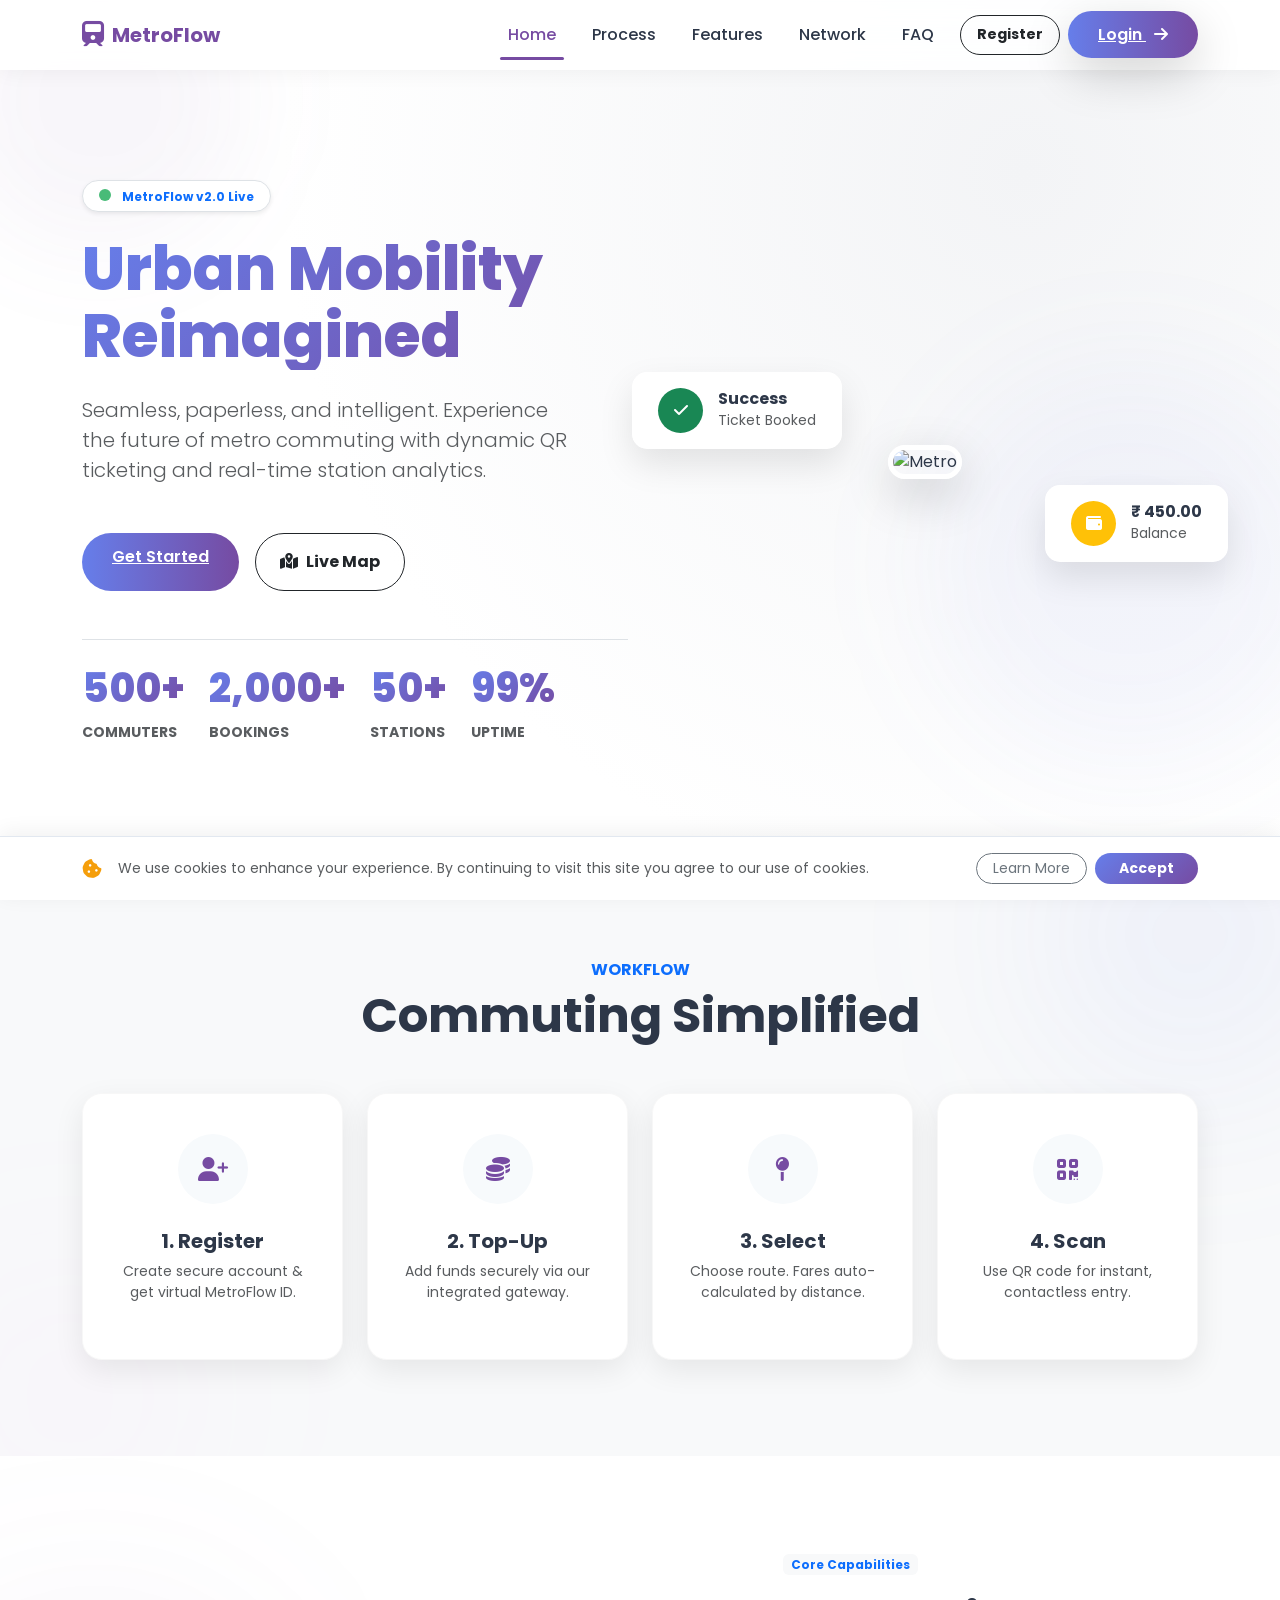
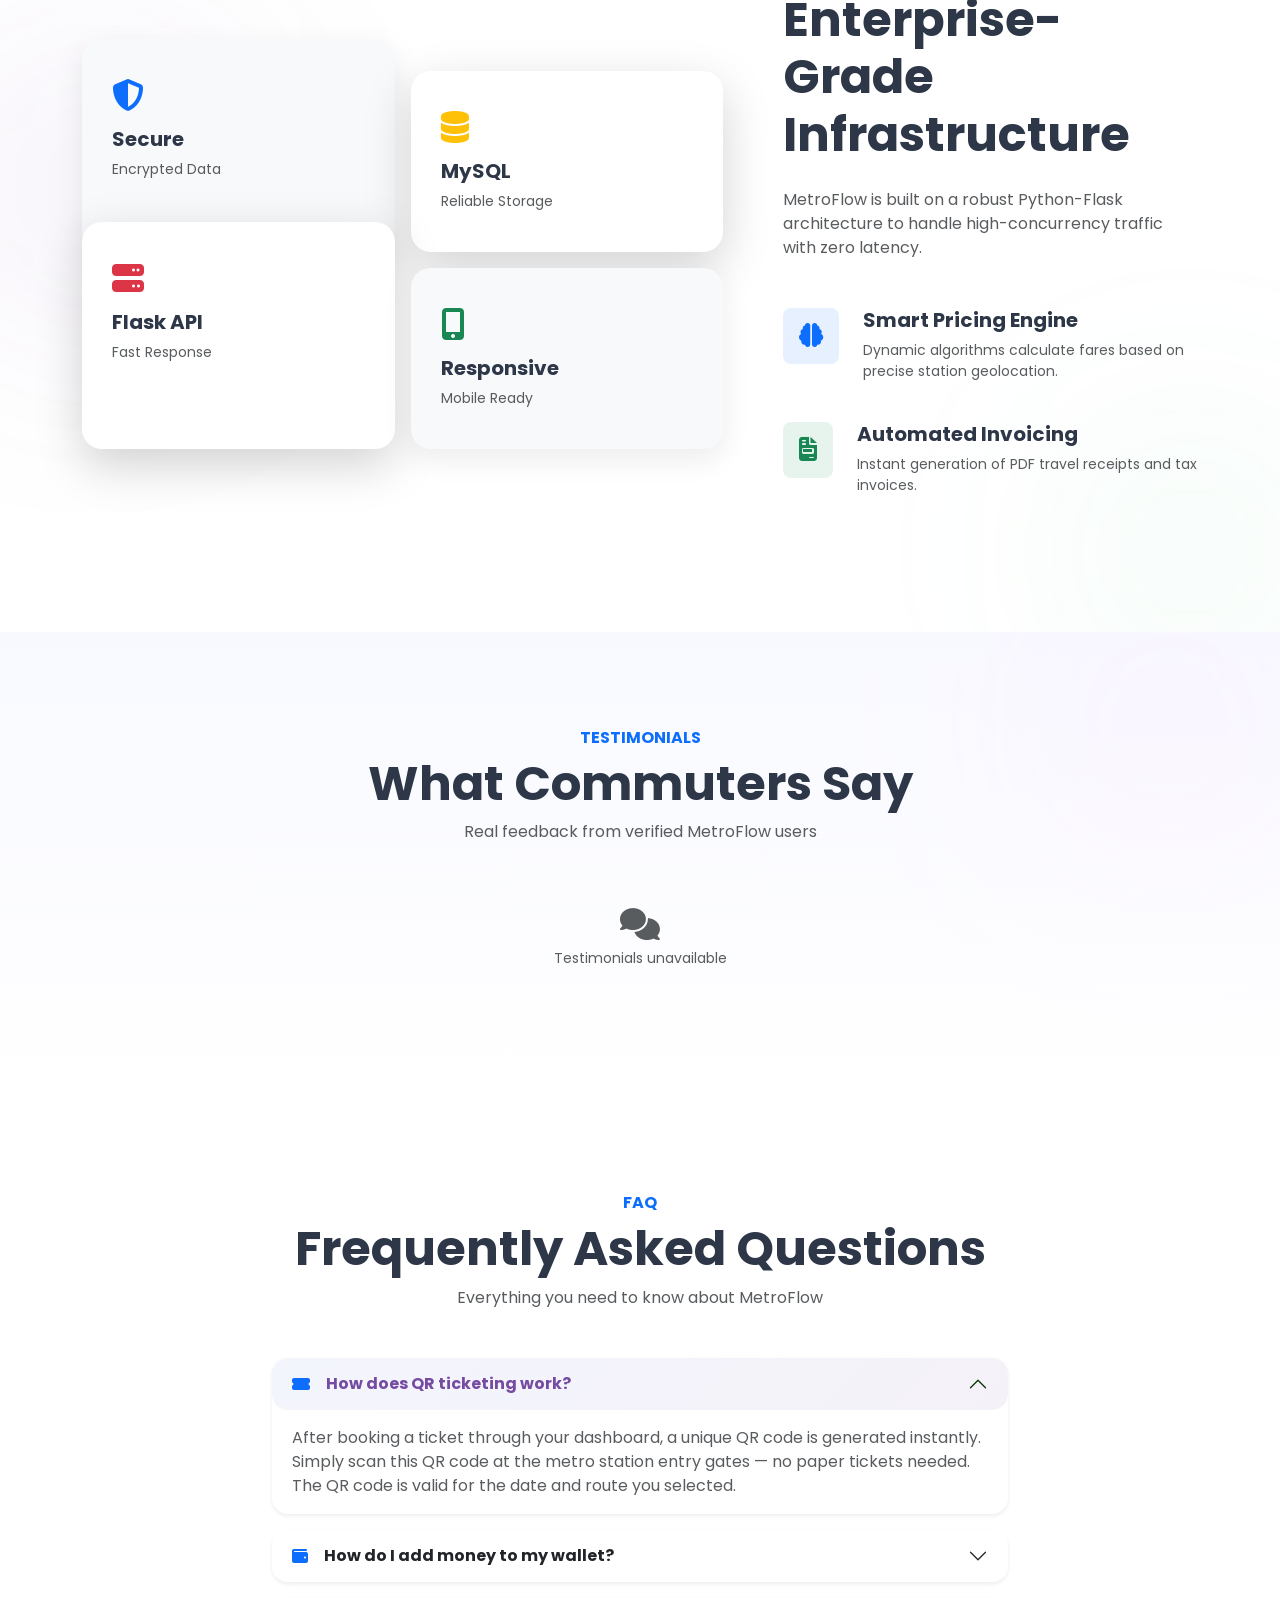
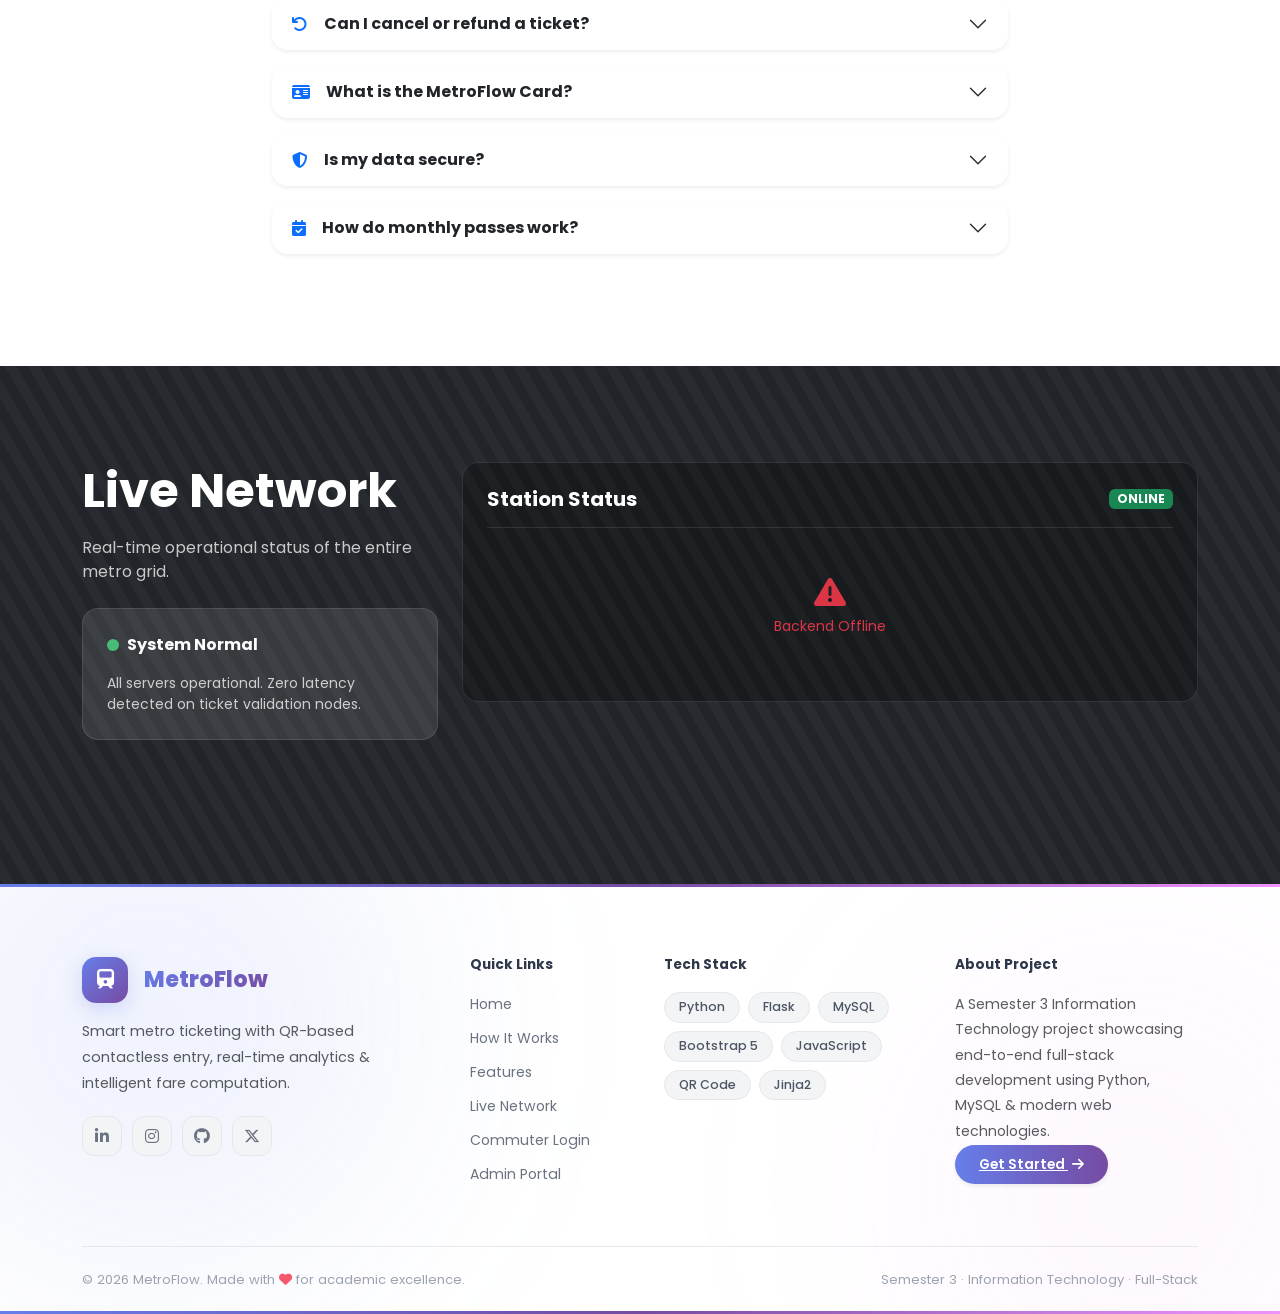
==== frontend/index.html @ 9b493ad3 "feat: Implement database auto-creation, add new tables and schema migrations, and introduce initial " ====
<!DOCTYPE html>
<html lang="en">

<head>
    <meta charset="UTF-8">
    <meta name="viewport" content="width=device-width, initial-scale=1.0">
    <title>MetroFlow | Smart Urban Mobility</title>

    <link rel="icon"
        href="data:image/svg+xml,<svg xmlns=%22http://www.w3.org/2000/svg%22 viewBox=%220 0 100 100%22><text y=%22.9em%22 font-size=%2290%22>🚆</text></svg>">
    <link href="https://cdn.jsdelivr.net/npm/bootstrap@5.3.0/dist/css/bootstrap.min.css" rel="stylesheet">
    <link rel="stylesheet" href="https://cdnjs.cloudflare.com/ajax/libs/font-awesome/6.5.1/css/all.min.css">
    <link href="https://fonts.googleapis.com/css2?family=Poppins:wght@300;400;500;600;700&display=swap"
        rel="stylesheet">
    <link href="https://unpkg.com/aos@2.3.1/dist/aos.css" rel="stylesheet">

    <style>
        :root {
            --primary-gradient: linear-gradient(135deg, #667eea 0%, #764ba2 100%);
            --secondary-gradient: linear-gradient(135deg, #f093fb 0%, #f5576c 100%);
            --text-dark: #2d3748;
            --card-shadow: 0 10px 30px rgba(0, 0, 0, 0.08);
            --hover-shadow: 0 20px 40px rgba(102, 126, 234, 0.2);
        }

        body {
            font-family: 'Poppins', sans-serif;
            color: var(--text-dark);
            overflow-x: hidden;
            background-color: #fff;
            scroll-behavior: smooth;
        }

        html {
            scroll-behavior: smooth;
        }

        /* --- Animations --- */
        @keyframes float {
            0% {
                transform: translateY(0px);
            }

            50% {
                transform: translateY(-15px);
            }

            100% {
                transform: translateY(0px);
            }
        }

        @keyframes pulse-ring {
            0% {
                box-shadow: 0 0 0 0 rgba(72, 187, 120, 0.7);
            }

            70% {
                box-shadow: 0 0 0 10px rgba(72, 187, 120, 0);
            }

            100% {
                box-shadow: 0 0 0 0 rgba(72, 187, 120, 0);
            }
        }

        @keyframes gradient-flow {
            0% {
                background-position: 0% 50%;
            }

            50% {
                background-position: 100% 50%;
            }

            100% {
                background-position: 0% 50%;
            }
        }

        /* --- Navbar --- */
        .navbar {
            background: rgba(255, 255, 255, 0.9);
            backdrop-filter: blur(15px);
            box-shadow: 0 2px 20px rgba(0, 0, 0, 0.05);
            padding: 15px 0;
            transition: all 0.4s ease;
        }

        .navbar-brand i {
            animation: float 3s ease-in-out infinite;
            display: inline-block;
        }

        .nav-link {
            position: relative;
            font-weight: 500;
            margin: 0 10px;
            transition: 0.3s;
            color: var(--text-dark) !important;
        }

        /* Underline effect */
        .nav-link::after {
            content: '';
            position: absolute;
            width: 0;
            height: 3px;
            bottom: -5px;
            left: 0;
            background: #764ba2;
            transition: width 0.3s;
            border-radius: 2px;
        }

        /* Highlighting Logic: Hover OR Active Class */
        .nav-link:hover,
        .nav-link.active {
            color: #764ba2 !important;
        }

        .nav-link:hover::after,
        .nav-link.active::after {
            width: 100%;
        }

        .btn-animated {
            background: linear-gradient(270deg, #667eea, #764ba2, #667eea);
            background-size: 200% 200%;
            border: none;
            color: white;
            padding: 12px 30px;
            border-radius: 50px;
            font-weight: 600;
            animation: gradient-flow 6s ease infinite;
            transition: transform 0.3s, box-shadow 0.3s;
        }

        .btn-animated:hover {
            transform: translateY(-3px) scale(1.02);
            box-shadow: 0 15px 30px rgba(118, 75, 162, 0.4);
            color: white;
        }

        /* --- Hero --- */
        .hero-section {
            padding: 180px 0 120px;
            background: radial-gradient(circle at 80% 20%, #f3f4f6 0%, #fff 60%);
            position: relative;
            overflow: hidden;
        }

        .hero-title {
            font-size: 3.8rem;
            font-weight: 800;
            line-height: 1.1;
            margin-bottom: 25px;
            background: var(--primary-gradient);
            -webkit-background-clip: text;
            background-clip: text;
            -webkit-text-fill-color: transparent;
        }

        .hero-img-wrapper {
            position: relative;
            z-index: 2;
            animation: float 6s ease-in-out infinite;
        }

        .hero-card-float {
            position: absolute;
            background: white;
            padding: 15px 25px;
            border-radius: 15px;
            box-shadow: 0 15px 35px rgba(0, 0, 0, 0.1);
            display: flex;
            align-items: center;
            gap: 15px;
            z-index: 3;
            animation: float 5s ease-in-out infinite;
            border: 1px solid rgba(255, 255, 255, 0.5);
            backdrop-filter: blur(5px);
        }

        /* --- Feature Cards --- */
        .feature-card {
            background: white;
            padding: 40px 30px;
            border-radius: 20px;
            border: 1px solid rgba(0, 0, 0, 0.03);
            box-shadow: var(--card-shadow);
            transition: all 0.4s cubic-bezier(0.175, 0.885, 0.32, 1.275);
            height: 100%;
            position: relative;
            overflow: hidden;
        }

        .feature-card::before {
            content: '';
            position: absolute;
            top: 0;
            left: 0;
            width: 100%;
            height: 5px;
            background: var(--primary-gradient);
            transform: scaleX(0);
            transform-origin: left;
            transition: transform 0.4s;
        }

        .feature-card:hover {
            transform: translateY(-10px);
            box-shadow: var(--hover-shadow);
        }

        .feature-card:hover::before {
            transform: scaleX(1);
        }

        .icon-circle {
            width: 70px;
            height: 70px;
            border-radius: 50%;
            background: #f7fafc;
            display: grid;
            place-items: center;
            font-size: 1.5rem;
            color: #764ba2;
            margin-bottom: 25px;
            transition: 0.4s;
        }

        .feature-card:hover .icon-circle {
            background: var(--primary-gradient);
            color: white;
            transform: rotateY(180deg);
        }

        /* --- Live Network --- */
        .live-indicator {
            width: 12px;
            height: 12px;
            background: #48bb78;
            border-radius: 50%;
            display: inline-block;
            margin-right: 8px;
            animation: pulse-ring 2s infinite;
        }

        .station-item {
            background: rgba(255, 255, 255, 0.05);
            border: 1px solid rgba(255, 255, 255, 0.1);
            padding: 15px;
            margin-bottom: 10px;
            border-radius: 10px;
            transition: 0.3s;
            cursor: default;
        }

        .station-item:hover {
            background: rgba(255, 255, 255, 0.15);
            transform: translateX(10px);
        }

        /* --- Stats Counter --- */
        .stat-number {
            font-size: 2.5rem;
            font-weight: 800;
            color: #2d3748;
            background: var(--primary-gradient);
            -webkit-background-clip: text;
            background-clip: text;
            -webkit-text-fill-color: transparent;
        }

        /* ========================================
           PAGE-WIDE BLOB DECORATIONS
           ======================================== */
        .page-blob {
            position: absolute;
            border-radius: 50%;
            filter: blur(100px);
            pointer-events: none;
            z-index: 0;
        }

        @keyframes blobMorph {

            0%,
            100% {
                transform: translate(0, 0) scale(1) rotate(0deg);
                border-radius: 50%;
            }

            25% {
                transform: translate(15px, -20px) scale(1.08) rotate(5deg);
                border-radius: 45% 55% 60% 40%;
            }

            50% {
                transform: translate(-10px, 15px) scale(0.95) rotate(-3deg);
                border-radius: 60% 40% 45% 55%;
            }

            75% {
                transform: translate(20px, 10px) scale(1.03) rotate(8deg);
                border-radius: 40% 60% 55% 45%;
            }
        }

        @keyframes fadeInUp {
            from {
                opacity: 0;
                transform: translateY(10px);
            }

            to {
                opacity: 1;
                transform: translateY(0);
            }
        }

        /* ========================================
           FOOTER — WHITE MINIMALIST
           ======================================== */
        .footer-minimal {
            background: #fff;
            position: relative;
            overflow: hidden;
            padding: 70px 0 0;
            border-top: 3px solid transparent;
            border-image: linear-gradient(90deg, #667eea, #764ba2, #f093fb) 1;
        }

        /* Footer Blobs — soft pastel */
        .ft-blob {
            position: absolute;
            border-radius: 50%;
            filter: blur(120px);
            pointer-events: none;
            animation: blobMorph 18s ease-in-out infinite;
        }

        .ft-blob-1 {
            width: 500px;
            height: 500px;
            background: rgba(102, 126, 234, 0.1);
            top: -120px;
            left: -100px;
        }

        .ft-blob-2 {
            width: 450px;
            height: 450px;
            background: rgba(240, 147, 251, 0.08);
            bottom: -100px;
            right: -80px;
            animation-delay: 6s;
        }

        /* Brand Icon */
        .ft-brand-icon {
            width: 46px;
            height: 46px;
            background: var(--primary-gradient);
            border-radius: 14px;
            display: grid;
            place-items: center;
            color: #fff;
            font-size: 1.2rem;
            box-shadow: 0 6px 20px rgba(102, 126, 234, 0.25);
            transition: transform 0.3s;
        }

        .ft-brand-icon:hover {
            transform: rotate(-8deg) scale(1.08);
        }

        .ft-brand-name {
            font-size: 1.4rem;
            font-weight: 800;
            background: var(--primary-gradient);
            -webkit-background-clip: text;
            background-clip: text;
            -webkit-text-fill-color: transparent;
        }

        /* Social Icons */
        .ft-social {
            display: flex;
            gap: 10px;
            margin-top: 20px;
        }

        .ft-social-link {
            width: 40px;
            height: 40px;
            border-radius: 12px;
            display: grid;
            place-items: center;
            color: #6b7280;
            text-decoration: none;
            font-size: 1rem;
            background: #f3f4f6;
            border: 1px solid #e5e7eb;
            transition: all 0.3s ease;
            position: relative;
            overflow: hidden;
        }

        .ft-social-link::before {
            content: '';
            position: absolute;
            inset: 0;
            border-radius: 12px;
            opacity: 0;
            transition: opacity 0.3s;
        }

        .ft-social-link:hover {
            color: #fff;
            transform: translateY(-4px);
            border-color: transparent;
        }

        .ft-social-link:hover::before {
            opacity: 1;
        }

        .ft-social-link i {
            position: relative;
            z-index: 1;
        }

        .ft-social-link.ft-linkedin::before {
            background: #0077b5;
        }

        .ft-social-link.ft-linkedin:hover {
            box-shadow: 0 6px 20px rgba(0, 119, 181, 0.3);
        }

        .ft-social-link.ft-instagram::before {
            background: linear-gradient(45deg, #f09433, #e6683c, #dc2743, #cc2366, #bc1888);
        }

        .ft-social-link.ft-instagram:hover {
            box-shadow: 0 6px 20px rgba(225, 48, 108, 0.3);
        }

        .ft-social-link.ft-github::before {
            background: #333;
        }

        .ft-social-link.ft-github:hover {
            box-shadow: 0 6px 20px rgba(51, 51, 51, 0.3);
        }

        .ft-social-link.ft-twitter::before {
            background: #1a1a1a;
        }

        .ft-social-link.ft-twitter:hover {
            box-shadow: 0 6px 20px rgba(26, 26, 26, 0.3);
        }

        /* Footer Headings */
        .ft-heading {
            color: var(--text-dark);
            font-weight: 700;
            font-size: 0.85rem;
            margin-bottom: 1.2rem;
        }

        /* Footer Links */
        .ft-links {
            list-style: none;
            padding: 0;
            margin: 0;
        }

        .ft-links li {
            margin-bottom: 10px;
        }

        .ft-links a {
            color: #6b7280;
            text-decoration: none;
            font-size: 0.88rem;
            transition: all 0.3s;
        }

        .ft-links a:hover {
            color: #764ba2;
            padding-left: 4px;
        }

        /* Tech Badges */
        .ft-tech-badge {
            background: #f3f4f6;
            border: 1px solid #e5e7eb;
            color: #4b5563;
            padding: 5px 14px;
            border-radius: 20px;
            font-size: 0.78rem;
            font-weight: 500;
            transition: all 0.3s;
            display: inline-block;
        }

        .ft-tech-badge:hover {
            background: var(--primary-gradient);
            color: #fff;
            border-color: transparent;
            transform: translateY(-2px);
            box-shadow: 0 4px 15px rgba(102, 126, 234, 0.25);
        }

        /* Bottom Bar */
        .ft-bottom {
            border-top: 1px solid #e5e7eb;
            padding: 20px 0;
            margin-top: 50px;
            position: relative;
            z-index: 2;
        }

        .ft-bottom small {
            color: #9ca3af;
            font-size: 0.82rem;
        }

        .ft-bottom .fa-heart {
            color: #f5576c;
        }

        /* Gradient bar */
        .ft-glow-bar {
            height: 3px;
            background: linear-gradient(90deg, #667eea, #764ba2, #f093fb, #f5576c, #667eea);
            background-size: 200% 100%;
            animation: gradient-flow 6s ease infinite;
        }

        /* --- Testimonials --- */
        .testimonial-card {
            background: rgba(255, 255, 255, 0.85);
            backdrop-filter: blur(20px);
            border: 1px solid rgba(255, 255, 255, 0.6);
            border-radius: 20px;
            padding: 32px;
            box-shadow: 0 8px 32px rgba(0, 0, 0, 0.06);
            transition: all 0.4s ease;
            height: 100%;
            position: relative;
            overflow: hidden;
        }

        .testimonial-card::before {
            content: '\201C';
            position: absolute;
            top: 10px;
            left: 20px;
            font-size: 5rem;
            font-family: Georgia, serif;
            background: var(--primary-gradient);
            -webkit-background-clip: text;
            -webkit-text-fill-color: transparent;
            background-clip: text;
            opacity: 0.15;
            line-height: 1;
        }

        .testimonial-card:hover {
            transform: translateY(-8px);
            box-shadow: 0 20px 50px rgba(118, 75, 162, 0.12);
        }

        .testimonial-text {
            color: #4b5563;
            font-size: 0.95rem;
            line-height: 1.8;
            margin-bottom: 20px;
            position: relative;
            z-index: 1;
        }

        .testimonial-user {
            display: flex;
            align-items: center;
            gap: 12px;
        }

        .testimonial-avatar {
            width: 40px;
            height: 40px;
            border-radius: 50%;
            background: var(--primary-gradient);
            display: grid;
            place-items: center;
            color: #fff;
            font-weight: 700;
            font-size: 0.85rem;
        }

        .testimonial-stars {
            color: #f59e0b;
            font-size: 0.8rem;
            margin-top: 2px;
        }

        /* FAQ Accordion */
        .accordion-button:not(.collapsed) {
            background: linear-gradient(135deg, rgba(102, 126, 234, 0.08), rgba(118, 75, 162, 0.08));
            color: #764ba2;
            box-shadow: none;
        }

        .accordion-button:focus {
            box-shadow: none;
            border-color: transparent;
        }

        .accordion-button::after {
            filter: hue-rotate(240deg);
        }

        .accordion-item {
            border: none !important;
        }

        /* Back to Top Button */
        .back-to-top {
            position: fixed;
            bottom: 30px;
            right: 30px;
            width: 48px;
            height: 48px;
            border-radius: 50%;
            background: linear-gradient(135deg, #667eea, #764ba2);
            color: white;
            border: none;
            font-size: 1rem;
            cursor: pointer;
            z-index: 9998;
            box-shadow: 0 6px 20px rgba(102, 126, 234, 0.4);
            opacity: 0;
            transform: translateY(20px);
            transition: all 0.4s cubic-bezier(0.2, 0.8, 0.2, 1);
            pointer-events: none;
        }

        .back-to-top.visible {
            opacity: 1;
            transform: translateY(0);
            pointer-events: all;
        }

        .back-to-top:hover {
            transform: translateY(-4px);
            box-shadow: 0 10px 30px rgba(102, 126, 234, 0.5);
        }

        /* Cookie Consent Banner */
        .cookie-banner {
            position: fixed;
            bottom: 0;
            left: 0;
            right: 0;
            background: rgba(255, 255, 255, 0.97);
            backdrop-filter: blur(12px);
            border-top: 1px solid #e2e8f0;
            box-shadow: 0 -4px 20px rgba(0, 0, 0, 0.06);
            z-index: 9999;
            transition: transform 0.4s ease;
        }
    </style>
    <link rel="stylesheet" href="css/responsive.css">
</head>

<body tabindex="0">

    <nav class="navbar navbar-expand-lg fixed-top" id="navbarMain">
        <div class="container">
            <a class="navbar-brand d-flex align-items-center gap-2 fw-bold" href="#" style="color: #764ba2;">
                <i class="fas fa-train fa-lg"></i>
                <span>MetroFlow</span>
            </a>
            <button class="navbar-toggler" type="button" data-bs-toggle="collapse" data-bs-target="#navbarNav">
                <span class="navbar-toggler-icon"></span>
            </button>
            <div class="collapse navbar-collapse" id="navbarNav">
                <ul class="navbar-nav ms-auto align-items-center">
                    <li class="nav-item"><a class="nav-link active" href="#home">Home</a></li>
                    <li class="nav-item"><a class="nav-link" href="#process">Process</a></li>
                    <li class="nav-item"><a class="nav-link" href="#features">Features</a></li>
                    <li class="nav-item"><a class="nav-link" href="#network">Network</a></li>
                    <li class="nav-item"><a class="nav-link" href="#faq">FAQ</a></li>
                    <li class="nav-item ms-lg-2">
                        <a href="register.html" class="btn btn-outline-dark rounded-pill px-3 py-2 fw-bold"
                            style="font-size: 0.9rem;">
                            Register
                        </a>
                    </li>
                    <li class="nav-item ms-lg-2">
                        <a href="login.html" class="btn-animated shadow-lg">
                            Login <i class="fas fa-arrow-right ms-2"></i>
                        </a>
                    </li>
                </ul>
            </div>
        </div>
    </nav>

    <section id="home" class="hero-section">
        <div
            style="position: absolute; top: -50px; left: -50px; width: 300px; height: 300px; background: rgba(118, 75, 162, 0.05); border-radius: 50%; filter: blur(50px);">
        </div>
        <div
            style="position: absolute; bottom: 100px; right: -50px; width: 400px; height: 400px; background: rgba(102, 126, 234, 0.05); border-radius: 50%; filter: blur(60px);">
        </div>

        <div class="container position-relative">
            <div class="row align-items-center">
                <div class="col-lg-6 mb-5 mb-lg-0">
                    <div data-aos="fade-up" data-aos-duration="1000">
                        <span class="badge bg-white text-primary border shadow-sm mb-4 px-3 py-2 rounded-pill fw-bold">
                            <span class="live-indicator"></span> MetroFlow v2.0 Live
                        </span>
                        <h1 class="hero-title">
                            Urban Mobility <br> Reimagined
                        </h1>
                        <p class="lead text-muted mb-5 pe-lg-5">
                            Seamless, paperless, and intelligent. Experience the future of metro commuting with dynamic
                            QR ticketing and real-time station analytics.
                        </p>

                        <div class="d-flex gap-3 mb-5">
                            <a href="register.html" class="btn-animated">Get Started</a>
                            <a href="#network"
                                class="btn btn-outline-dark rounded-pill px-4 py-3 fw-bold transition-all">
                                <i class="fas fa-map-marked-alt me-2"></i>Live Map
                            </a>
                        </div>

                        <div class="d-flex gap-4 flex-wrap border-top pt-4" data-aos="fade-up" data-aos-delay="200">
                            <div>
                                <h3 class="stat-number" id="stat-users" data-target="500" data-suffix="+">0</h3>
                                <small class="text-uppercase fw-bold text-muted ls-1">Commuters</small>
                            </div>
                            <div>
                                <h3 class="stat-number" id="stat-bookings" data-target="2000" data-suffix="+">0</h3>
                                <small class="text-uppercase fw-bold text-muted ls-1">Bookings</small>
                            </div>
                            <div>
                                <h3 class="stat-number" id="stat-stations" data-target="50" data-suffix="+">0</h3>
                                <small class="text-uppercase fw-bold text-muted ls-1">Stations</small>
                            </div>
                            <div>
                                <h3 class="stat-number" id="stat-uptime" data-target="99" data-suffix="%">0</h3>
                                <small class="text-uppercase fw-bold text-muted ls-1">Uptime</small>
                            </div>
                        </div>
                    </div>
                </div>

                <div class="col-lg-6 text-center">
                    <div class="hero-img-wrapper" data-aos="zoom-in" data-aos-duration="1200">
                        <img src="https://images.unsplash.com/photo-1554672408-730436b60dde?ixlib=rb-4.0.3&auto=format&fit=crop&w=1000&q=80"
                            alt="Metro" class="img-fluid rounded-5 shadow-lg border border-5 border-white">

                        <div class="hero-card-float" style="bottom: 30px; left: -20px;">
                            <div class="bg-success text-white rounded-circle p-2 d-flex align-items-center justify-content-center"
                                style="width: 45px; height: 45px;">
                                <i class="fas fa-check"></i>
                            </div>
                            <div class="text-start">
                                <h6 class="mb-0 fw-bold">Success</h6>
                                <small class="text-muted">Ticket Booked</small>
                            </div>
                        </div>

                        <div class="hero-card-float" style="top: 40px; right: -30px; animation-delay: 2s;">
                            <div class="bg-warning text-white rounded-circle p-2 d-flex align-items-center justify-content-center"
                                style="width: 45px; height: 45px;">
                                <i class="fas fa-wallet"></i>
                            </div>
                            <div class="text-start">
                                <h6 class="mb-0 fw-bold">₹ 450.00</h6>
                                <small class="text-muted">Balance</small>
                            </div>
                        </div>
                    </div>
                </div>
            </div>
        </div>
    </section>

    <section id="process" class="py-5 bg-light position-relative" style="overflow:hidden;">
        <!-- Process Blobs -->
        <div class="page-blob"
            style="width:300px;height:300px;background:rgba(102,126,234,0.08);top:-80px;right:-60px;animation:blobMorph 18s ease-in-out infinite;">
        </div>
        <div class="page-blob"
            style="width:220px;height:220px;background:rgba(240,147,251,0.06);bottom:-50px;left:-40px;animation:blobMorph 14s ease-in-out infinite 4s;">
        </div>
        <div class="container py-5 position-relative" style="z-index:1;">
            <div class="text-center mb-5" data-aos="fade-up">
                <h6 class="text-primary fw-bold text-uppercase ls-2">Workflow</h6>
                <h2 class="fw-bold display-5 mt-2">Commuting Simplified</h2>
            </div>

            <div class="row g-4">
                <div class="col-md-3" data-aos="fade-up" data-aos-delay="100">
                    <div class="feature-card text-center">
                        <div class="icon-circle mx-auto">
                            <i class="fas fa-user-plus"></i>
                        </div>
                        <h5 class="fw-bold">1. Register</h5>
                        <p class="text-muted small">Create secure account & get virtual MetroFlow ID.</p>
                    </div>
                </div>
                <div class="col-md-3" data-aos="fade-up" data-aos-delay="200">
                    <div class="feature-card text-center">
                        <div class="icon-circle mx-auto">
                            <i class="fas fa-coins"></i>
                        </div>
                        <h5 class="fw-bold">2. Top-Up</h5>
                        <p class="text-muted small">Add funds securely via our integrated gateway.</p>
                    </div>
                </div>
                <div class="col-md-3" data-aos="fade-up" data-aos-delay="300">
                    <div class="feature-card text-center">
                        <div class="icon-circle mx-auto">
                            <i class="fas fa-map-pin"></i>
                        </div>
                        <h5 class="fw-bold">3. Select</h5>
                        <p class="text-muted small">Choose route. Fares auto-calculated by distance.</p>
                    </div>
                </div>
                <div class="col-md-3" data-aos="fade-up" data-aos-delay="400">
                    <div class="feature-card text-center">
                        <div class="icon-circle mx-auto">
                            <i class="fas fa-qrcode"></i>
                        </div>
                        <h5 class="fw-bold">4. Scan</h5>
                        <p class="text-muted small">Use QR code for instant, contactless entry.</p>
                    </div>
                </div>
            </div>
        </div>
    </section>

    <section id="features" class="py-5 position-relative" style="overflow:hidden;">
        <!-- Feature Blobs -->
        <div class="page-blob"
            style="width:350px;height:350px;background:rgba(118,75,162,0.06);top:20%;left:-80px;animation:blobMorph 20s ease-in-out infinite 2s;">
        </div>
        <div class="page-blob"
            style="width:280px;height:280px;background:rgba(72,187,120,0.05);bottom:-60px;right:-50px;animation:blobMorph 16s ease-in-out infinite 6s;">
        </div>
        <div class="container py-5 position-relative" style="z-index:1;">
            <div class="row align-items-center">
                <div class="col-lg-5 ps-lg-5 order-lg-2" data-aos="fade-left">
                    <span class="badge bg-light text-primary mb-3">Core Capabilities</span>
                    <h2 class="fw-bold display-5 mb-4">Enterprise-Grade<br>Infrastructure</h2>
                    <p class="text-muted mb-5">MetroFlow is built on a robust Python-Flask architecture to handle
                        high-concurrency traffic with zero latency.</p>

                    <div class="d-flex mb-4" data-aos="fade-up" data-aos-delay="100">
                        <div class="me-4">
                            <div class="bg-primary bg-opacity-10 p-3 rounded-3 text-primary">
                                <i class="fas fa-brain fa-xl"></i>
                            </div>
                        </div>
                        <div>
                            <h5 class="fw-bold">Smart Pricing Engine</h5>
                            <p class="text-muted small">Dynamic algorithms calculate fares based on precise station
                                geolocation.</p>
                        </div>
                    </div>

                    <div class="d-flex mb-4" data-aos="fade-up" data-aos-delay="200">
                        <div class="me-4">
                            <div class="bg-success bg-opacity-10 p-3 rounded-3 text-success">
                                <i class="fas fa-file-invoice fa-xl"></i>
                            </div>
                        </div>
                        <div>
                            <h5 class="fw-bold">Automated Invoicing</h5>
                            <p class="text-muted small">Instant generation of PDF travel receipts and tax invoices.</p>
                        </div>
                    </div>
                </div>

                <div class="col-lg-7 order-lg-1">
                    <div class="row g-3">
                        <div class="col-6" data-aos="zoom-in-up" data-aos-delay="100">
                            <div class="feature-card bg-light border-0">
                                <i class="fas fa-shield-alt fa-2x text-primary mb-3"></i>
                                <h5 class="fw-bold">Secure</h5>
                                <p class="small text-muted mb-0">Encrypted Data</p>
                            </div>
                        </div>
                        <div class="col-6 mt-5" data-aos="zoom-in-up" data-aos-delay="200">
                            <div class="feature-card bg-white shadow-lg border-0">
                                <i class="fas fa-database fa-2x text-warning mb-3"></i>
                                <h5 class="fw-bold">MySQL</h5>
                                <p class="small text-muted mb-0">Reliable Storage</p>
                            </div>
                        </div>
                        <div class="col-6" style="margin-top: -30px;" data-aos="zoom-in-up" data-aos-delay="300">
                            <div class="feature-card bg-white shadow-lg border-0">
                                <i class="fas fa-server fa-2x text-danger mb-3"></i>
                                <h5 class="fw-bold">Flask API</h5>
                                <p class="small text-muted mb-0">Fast Response</p>
                            </div>
                        </div>
                        <div class="col-6" data-aos="zoom-in-up" data-aos-delay="400">
                            <div class="feature-card bg-light border-0">
                                <i class="fas fa-mobile-alt fa-2x text-success mb-3"></i>
                                <h5 class="fw-bold">Responsive</h5>
                                <p class="small text-muted mb-0">Mobile Ready</p>
                            </div>
                        </div>
                    </div>
                </div>
            </div>
        </div>
    </section>

    <!-- ============ TESTIMONIALS ============ -->
    <section id="testimonials" class="py-5 position-relative"
        style="overflow: hidden; background: linear-gradient(180deg, #f8f9ff 0%, #fff 100%);">
        <div class="page-blob"
            style="width:300px;height:300px;background:rgba(240,147,251,0.06);top:-60px;right:-40px;animation:blobMorph 16s ease-in-out infinite 3s;">
        </div>
        <div class="container py-5 position-relative" style="z-index:1;">
            <div class="text-center mb-5" data-aos="fade-up">
                <h6 class="text-primary fw-bold text-uppercase ls-2">Testimonials</h6>
                <h2 class="fw-bold display-5 mt-2">What Commuters Say</h2>
                <p class="text-muted mt-2">Real feedback from verified MetroFlow users</p>
            </div>

            <div class="row g-4" id="testimonials-container">
                <!-- JS injects testimonial cards -->
                <div class="col-12 text-center py-4">
                    <div class="spinner-border text-primary" role="status" style="width: 2rem; height: 2rem;"></div>
                    <p class="mt-2 small text-muted">Loading testimonials...</p>
                </div>
            </div>
        </div>
    </section>

    <!-- ============ FAQ ============ -->
    <section id="faq" class="py-5" style="background: #fff;">
        <div class="container py-5">
            <div class="text-center mb-5" data-aos="fade-up">
                <h6 class="text-primary fw-bold text-uppercase ls-2">FAQ</h6>
                <h2 class="fw-bold display-5 mt-2">Frequently Asked Questions</h2>
                <p class="text-muted mt-2">Everything you need to know about MetroFlow</p>
            </div>

            <div class="row justify-content-center">
                <div class="col-lg-8" data-aos="fade-up" data-aos-delay="100">
                    <div class="accordion" id="faqAccordion">
                        <div class="accordion-item border-0 mb-3 rounded-4 shadow-sm">
                            <h2 class="accordion-header">
                                <button class="accordion-button rounded-4 fw-bold" type="button"
                                    data-bs-toggle="collapse" data-bs-target="#faq1" aria-expanded="true">
                                    <i class="fas fa-ticket-alt text-primary me-3"></i>How does QR ticketing work?
                                </button>
                            </h2>
                            <div id="faq1" class="accordion-collapse collapse show" data-bs-parent="#faqAccordion">
                                <div class="accordion-body text-muted">
                                    After booking a ticket through your dashboard, a unique QR code is generated
                                    instantly. Simply scan this QR code at the metro station entry gates — no paper
                                    tickets needed. The QR code is valid for the date and route you selected.
                                </div>
                            </div>
                        </div>

                        <div class="accordion-item border-0 mb-3 rounded-4 shadow-sm">
                            <h2 class="accordion-header">
                                <button class="accordion-button collapsed rounded-4 fw-bold" type="button"
                                    data-bs-toggle="collapse" data-bs-target="#faq2">
                                    <i class="fas fa-wallet text-primary me-3"></i>How do I add money to my wallet?
                                </button>
                            </h2>
                            <div id="faq2" class="accordion-collapse collapse" data-bs-parent="#faqAccordion">
                                <div class="accordion-body text-muted">
                                    Navigate to the Wallet section in your dashboard and click "Recharge". You can add
                                    any amount between ₹50 and ₹5,000. The balance reflects instantly and can be used
                                    for booking tickets, purchasing monthly passes, or topping up your Metro Card.
                                </div>
                            </div>
                        </div>

                        <div class="accordion-item border-0 mb-3 rounded-4 shadow-sm">
                            <h2 class="accordion-header">
                                <button class="accordion-button collapsed rounded-4 fw-bold" type="button"
                                    data-bs-toggle="collapse" data-bs-target="#faq3">
                                    <i class="fas fa-undo text-primary me-3"></i>Can I cancel or refund a ticket?
                                </button>
                            </h2>
                            <div id="faq3" class="accordion-collapse collapse" data-bs-parent="#faqAccordion">
                                <div class="accordion-body text-muted">
                                    Tickets can be cancelled up to 30 minutes before the scheduled departure time. A
                                    full refund is credited back to your MetroFlow wallet within seconds. Expired or
                                    used tickets are not eligible for refund.
                                </div>
                            </div>
                        </div>

                        <div class="accordion-item border-0 mb-3 rounded-4 shadow-sm">
                            <h2 class="accordion-header">
                                <button class="accordion-button collapsed rounded-4 fw-bold" type="button"
                                    data-bs-toggle="collapse" data-bs-target="#faq4">
                                    <i class="fas fa-id-card text-primary me-3"></i>What is the MetroFlow Card?
                                </button>
                            </h2>
                            <div id="faq4" class="accordion-collapse collapse" data-bs-parent="#faqAccordion">
                                <div class="accordion-body text-muted">
                                    The MetroFlow Card is a virtual smart card linked to your account. It stores your
                                    balance, monthly pass, and travel history. You can use it for quick tap-and-go entry
                                    at stations without needing to book individual tickets each time.
                                </div>
                            </div>
                        </div>

                        <div class="accordion-item border-0 mb-3 rounded-4 shadow-sm">
                            <h2 class="accordion-header">
                                <button class="accordion-button collapsed rounded-4 fw-bold" type="button"
                                    data-bs-toggle="collapse" data-bs-target="#faq5">
                                    <i class="fas fa-shield-alt text-primary me-3"></i>Is my data secure?
                                </button>
                            </h2>
                            <div id="faq5" class="accordion-collapse collapse" data-bs-parent="#faqAccordion">
                                <div class="accordion-body text-muted">
                                    Yes. All passwords are encrypted using SHA-256 hashing, and sessions are managed
                                    securely with server-side cookies. We never store plain-text passwords, and all API
                                    communications are protected. Your transaction data is stored in an encrypted MySQL
                                    database.
                                </div>
                            </div>
                        </div>

                        <div class="accordion-item border-0 mb-3 rounded-4 shadow-sm">
                            <h2 class="accordion-header">
                                <button class="accordion-button collapsed rounded-4 fw-bold" type="button"
                                    data-bs-toggle="collapse" data-bs-target="#faq6">
                                    <i class="fas fa-calendar-check text-primary me-3"></i>How do monthly passes work?
                                </button>
                            </h2>
                            <div id="faq6" class="accordion-collapse collapse" data-bs-parent="#faqAccordion">
                                <div class="accordion-body text-muted">
                                    Monthly passes give you unlimited travel between any two stations for 30 days.
                                    They're significantly cheaper than buying daily tickets. You can purchase one from
                                    your dashboard and it activates immediately. Your pass status is always visible in
                                    the Metro Card section.
                                </div>
                            </div>
                        </div>
                    </div>
                </div>
            </div>
        </div>
    </section>

    <section id="network" class="py-5 bg-dark text-white position-relative overflow-hidden">
        <div
            style="position: absolute; width: 200%; height: 200%; top: -50%; left: -50%; background: repeating-linear-gradient(45deg, transparent, transparent 10px, rgba(255,255,255,0.03) 10px, rgba(255,255,255,0.03) 20px); transform: rotate(15deg);">
        </div>

        <div class="container py-5 position-relative">
            <div class="row">
                <div class="col-lg-4 mb-5" data-aos="fade-right">
                    <h2 class="fw-bold display-5 mb-3">Live Network</h2>
                    <p class="opacity-75 mb-4">Real-time operational status of the entire metro grid.</p>

                    <div
                        class="p-4 rounded-4 bg-white bg-opacity-10 border border-white border-opacity-10 backdrop-blur">
                        <div class="d-flex align-items-center mb-3">
                            <span class="live-indicator"></span>
                            <span class="fw-bold">System Normal</span>
                        </div>
                        <p class="small opacity-75 mb-0">All servers operational. Zero latency detected on ticket
                            validation nodes.</p>
                    </div>
                </div>

                <div class="col-lg-8">
                    <div class="p-4 rounded-4 bg-black bg-opacity-25 border border-white border-opacity-10">
                        <div
                            class="d-flex justify-content-between align-items-center mb-4 border-bottom border-white border-opacity-10 pb-3">
                            <h5 class="fw-bold m-0">Station Status</h5>
                            <span class="badge bg-success">ONLINE</span>
                        </div>

                        <div id="stationsList" class="row g-2"
                            style="max-height: 400px; overflow-y: auto; scrollbar-width: thin; scrollbar-color: rgba(255,255,255,0.2) transparent;">
                            <div class="col-12 text-center py-5">
                                <div class="spinner-border text-light" role="status"></div>
                                <p class="mt-2 small opacity-50">Connecting to server...</p>
                            </div>
                        </div>
                    </div>
                </div>
            </div>
        </div>
    </section>

    <!-- Back to Top Button -->
    <button class="back-to-top" id="backToTop" onclick="window.scrollTo({top:0,behavior:'smooth'})">
        <i class="fas fa-arrow-up"></i>
    </button>

    <!-- Cookie Consent Banner -->
    <div class="cookie-banner" id="cookieBanner">
        <div class="container d-flex flex-wrap align-items-center justify-content-between gap-3 py-3">
            <div class="d-flex align-items-center gap-3" style="flex:1;min-width:200px;">
                <i class="fas fa-cookie-bite fa-lg" style="color:#f59e0b;"></i>
                <p class="mb-0 small text-muted">We use cookies to enhance your experience. By continuing to visit this
                    site you agree to our use of cookies.</p>
            </div>
            <div class="d-flex gap-2 flex-shrink-0">
                <button class="btn btn-sm btn-outline-secondary rounded-pill px-3"
                    onclick="document.getElementById('cookieBanner').remove()">Learn More</button>
                <button class="btn btn-sm text-white rounded-pill px-4 fw-bold"
                    style="background:linear-gradient(135deg,#667eea,#764ba2);border:none;"
                    onclick="acceptCookies()">Accept</button>
            </div>
        </div>
    </div>

    <!-- ============ FOOTER ============ -->
    <footer class="footer-minimal">
        <!-- Soft Blobs -->
        <div class="ft-blob ft-blob-1"></div>
        <div class="ft-blob ft-blob-2"></div>

        <div class="container position-relative" style="z-index: 2;">
            <div class="row g-5">
                <!-- Brand + Description + Social -->
                <div class="col-lg-4 col-md-6">
                    <div class="d-flex align-items-center gap-3 mb-3">
                        <div class="ft-brand-icon">
                            <i class="fas fa-train"></i>
                        </div>
                        <span class="ft-brand-name">MetroFlow</span>
                    </div>
                    <p class="text-muted mb-0" style="font-size: 0.9rem; line-height: 1.8;">
                        Smart metro ticketing with QR-based contactless entry,
                        real-time analytics & intelligent fare computation.
                    </p>
                    <div class="ft-social">
                        <a href="https://linkedin.com" target="_blank" class="ft-social-link ft-linkedin"
                            title="LinkedIn">
                            <i class="fab fa-linkedin-in"></i>
                        </a>
                        <a href="https://instagram.com" target="_blank" class="ft-social-link ft-instagram"
                            title="Instagram">
                            <i class="fab fa-instagram"></i>
                        </a>
                        <a href="https://github.com" target="_blank" class="ft-social-link ft-github" title="GitHub">
                            <i class="fab fa-github"></i>
                        </a>
                        <a href="https://twitter.com" target="_blank" class="ft-social-link ft-twitter"
                            title="X / Twitter">
                            <i class="fab fa-x-twitter"></i>
                        </a>
                    </div>
                </div>

                <!-- Quick Links -->
                <div class="col-lg-2 col-md-6">
                    <h6 class="ft-heading">Quick Links</h6>
                    <ul class="ft-links">
                        <li><a href="#home">Home</a></li>
                        <li><a href="#process">How It Works</a></li>
                        <li><a href="#features">Features</a></li>
                        <li><a href="#network">Live Network</a></li>
                        <li><a href="login.html">Commuter Login</a></li>
                        <li><a href="admin.html">Admin Portal</a></li>
                    </ul>
                </div>

                <!-- Tech Stack -->
                <div class="col-lg-3 col-md-6">
                    <h6 class="ft-heading">Tech Stack</h6>
                    <div class="d-flex flex-wrap gap-2">
                        <span class="ft-tech-badge">Python</span>
                        <span class="ft-tech-badge">Flask</span>
                        <span class="ft-tech-badge">MySQL</span>
                        <span class="ft-tech-badge">Bootstrap 5</span>
                        <span class="ft-tech-badge">JavaScript</span>
                        <span class="ft-tech-badge">QR Code</span>
                        <span class="ft-tech-badge">Jinja2</span>
                    </div>
                </div>

                <!-- Project Info -->
                <div class="col-lg-3 col-md-6">
                    <h6 class="ft-heading">About Project</h6>
                    <p class="text-muted mb-2" style="font-size: 0.88rem; line-height: 1.8;">
                        A Semester 3 Information Technology project showcasing end-to-end
                        full-stack development using Python, MySQL & modern web technologies.
                    </p>
                    <a href="register.html" class="btn-animated shadow-sm mt-2"
                        style="font-size: 0.85rem; padding: 10px 24px;">
                        Get Started <i class="fas fa-arrow-right ms-1"></i>
                    </a>
                </div>
            </div>

            <!-- Bottom -->
            <div class="ft-bottom">
                <div class="row align-items-center">
                    <div class="col-md-6 text-center text-md-start">
                        <small>© 2026 MetroFlow. Made with <i class="fas fa-heart"></i> for academic excellence.</small>
                    </div>
                    <div class="col-md-6 text-center text-md-end mt-2 mt-md-0">
                        <small>Semester 3 · Information Technology · Full-Stack</small>
                    </div>
                </div>
            </div>
        </div>

        <!-- Gradient Bar -->
        <div class="ft-glow-bar"></div>
    </footer>

    <script src="https://cdn.jsdelivr.net/npm/bootstrap@5.3.0/dist/js/bootstrap.bundle.min.js"></script>
    <script src="https://unpkg.com/aos@2.3.1/dist/aos.js"></script>

    <script>
        // Init AOS
        AOS.init({
            duration: 800,
            once: true,
            offset: 100
        });

        // ----------------------------------------------------
        // CUSTOM SCROLLSPY SCRIPT (High Precision)
        // This replaces Bootstrap ScrollSpy for immediate feedback
        // ----------------------------------------------------
        window.addEventListener('scroll', () => {
            const sections = document.querySelectorAll('section');
            const navLinks = document.querySelectorAll('.nav-link');

            let current = '';

            sections.forEach(section => {
                const sectionTop = section.offsetTop;
                const sectionHeight = section.clientHeight;

                // Active Logic:
                // If we have scrolled past the top of the section (minus 150px buffer for navbar)
                // then this section becomes the "current" one.
                // The loop runs top-to-bottom, so the last section that meets this criteria 'wins'.
                if (pageYOffset >= (sectionTop - 150)) {
                    current = section.getAttribute('id');
                }
            });

            // Special Case: If at the very top of page, force 'home'
            if (pageYOffset < 100) {
                current = 'home';
            }

            // Update Navigation
            navLinks.forEach(link => {
                link.classList.remove('active');
                if (link.getAttribute('href').includes(current)) {
                    link.classList.add('active');
                }
            });

            // Update Navbar Shadow
            const nav = document.querySelector('.navbar');
            if (window.scrollY > 50) {
                nav.style.padding = '10px 0';
                nav.classList.add('shadow-sm');
            } else {
                nav.style.padding = '15px 0';
                nav.classList.remove('shadow-sm');
            }
        });

        // 3. Live Stats from API + Animated Counters
        async function loadLiveStats() {
            try {
                const res = await fetch('/api/public/stats');
                const data = await res.json();
                if (data.success && data.stats) {
                    const s = data.stats;
                    const el = (id) => document.getElementById(id);
                    if (el('stat-users')) el('stat-users').setAttribute('data-target', s.total_users);
                    if (el('stat-bookings')) el('stat-bookings').setAttribute('data-target', s.total_bookings);
                    if (el('stat-stations')) el('stat-stations').setAttribute('data-target', s.stations_count);
                    if (el('stat-uptime')) el('stat-uptime').setAttribute('data-target', Math.round(s.uptime_pct));
                }
            } catch (e) {
                // fallback: keep default data-target values
            }

            // Animate all stat counters
            document.querySelectorAll('.stat-number').forEach(counter => {
                counter.innerText = '0';
                const target = +counter.getAttribute('data-target');
                const suffix = counter.getAttribute('data-suffix') || '+';
                const duration = 2000;
                const startTime = performance.now();

                function animate(now) {
                    const elapsed = now - startTime;
                    const progress = Math.min(elapsed / duration, 1);
                    // Ease-out cubic
                    const eased = 1 - Math.pow(1 - progress, 3);
                    const current = Math.ceil(eased * target);
                    counter.innerText = current.toLocaleString();
                    if (progress < 1) {
                        requestAnimationFrame(animate);
                    } else {
                        counter.innerText = target.toLocaleString() + suffix;
                    }
                }
                setTimeout(() => requestAnimationFrame(animate), 800);
            });
        }

        // 4. Load Testimonials from API
        async function loadTestimonials() {
            const container = document.getElementById('testimonials-container');
            try {
                const res = await fetch('/api/public/testimonials');
                const data = await res.json();

                if (data.success && data.testimonials.length > 0) {
                    const stars = '<i class="fas fa-star"></i>'.repeat(5);
                    container.innerHTML = data.testimonials.map((t, i) => `
                        <div class="col-md-4" data-aos="fade-up" data-aos-delay="${i * 100}">
                            <div class="testimonial-card">
                                <p class="testimonial-text">${t.text}</p>
                                <div class="testimonial-user">
                                    <div class="testimonial-avatar">${t.user.charAt(0).toUpperCase()}</div>
                                    <div>
                                        <div class="fw-bold" style="font-size: 0.9rem;">${t.user}</div>
                                        <div class="testimonial-stars">${stars}</div>
                                    </div>
                                </div>
                            </div>
                        </div>
                    `).join('');
                } else {
                    container.innerHTML = `
                        <div class="col-md-4" data-aos="fade-up">
                            <div class="testimonial-card">
                                <p class="testimonial-text">The QR ticketing makes my daily commute so much faster! No more queues.</p>
                                <div class="testimonial-user">
                                    <div class="testimonial-avatar">R</div>
                                    <div><div class="fw-bold" style="font-size: 0.9rem;">Ro***</div>
                                    <div class="testimonial-stars">${'<i class="fas fa-star"></i>'.repeat(5)}</div></div>
                                </div>
                            </div>
                        </div>
                        <div class="col-md-4" data-aos="fade-up" data-aos-delay="100">
                            <div class="testimonial-card">
                                <p class="testimonial-text">Dynamic pricing is fair and transparent. Best metro app I've used.</p>
                                <div class="testimonial-user">
                                    <div class="testimonial-avatar">A</div>
                                    <div><div class="fw-bold" style="font-size: 0.9rem;">Am***</div>
                                    <div class="testimonial-stars">${'<i class="fas fa-star"></i>'.repeat(5)}</div></div>
                                </div>
                            </div>
                        </div>
                        <div class="col-md-4" data-aos="fade-up" data-aos-delay="200">
                            <div class="testimonial-card">
                                <p class="testimonial-text">Love the real-time station status. I can plan my journey perfectly now.</p>
                                <div class="testimonial-user">
                                    <div class="testimonial-avatar">P</div>
                                    <div><div class="fw-bold" style="font-size: 0.9rem;">Pr***</div>
                                    <div class="testimonial-stars">${'<i class="fas fa-star"></i>'.repeat(5)}</div></div>
                                </div>
                            </div>
                        </div>`;
                }
            } catch (e) {
                container.innerHTML = '<div class="col-12 text-center text-muted py-3"><i class="fas fa-comments fa-2x mb-2"></i><p class="small">Testimonials unavailable</p></div>';
            }
        }

        // 5. Load Stations
        async function loadStations() {
            try {
                const response = await fetch('/api/stations');
                const data = await response.json();
                const list = document.getElementById('stationsList');

                if (data.success && data.stations.length > 0) {
                    list.innerHTML = data.stations.map((st, i) => `
                        <div class="col-md-6" style="animation: fadeInUp 0.3s ease ${i * 0.03}s both;">
                            <div class="station-item d-flex justify-content-between align-items-center text-white">
                                <div class="d-flex align-items-center gap-3">
                                    <div class="bg-success rounded-circle" style="width: 8px; height: 8px;"></div>
                                    <span class="small fw-bold text-uppercase">${st.replace(/_/g, ' ')}</span>
                                </div>
                                <i class="fas fa-signal text-success small"></i>
                            </div>
                        </div>
                    `).join('');
                } else {
                    list.innerHTML = '<div class="col-12 text-center text-white opacity-50">No stations active.</div>';
                }
            } catch (error) {
                document.getElementById('stationsList').innerHTML = `
                    <div class="col-12 text-center text-danger py-4">
                        <i class="fas fa-exclamation-triangle fa-2x mb-2"></i>
                        <p class="small">Backend Offline</p>
                    </div>`;
            }
        }

        document.addEventListener('DOMContentLoaded', () => {
            loadLiveStats();
            loadTestimonials();
            loadStations();

            // Back-to-top button visibility
            window.addEventListener('scroll', function () {
                const btn = document.getElementById('backToTop');
                if (window.scrollY > 300) {
                    btn.classList.add('visible');
                } else {
                    btn.classList.remove('visible');
                }
            });

            // Cookie consent
            if (localStorage.getItem('cookieAccepted')) {
                const banner = document.getElementById('cookieBanner');
                if (banner) banner.remove();
            }
        });

        function acceptCookies() {
            localStorage.setItem('cookieAccepted', 'true');
            const banner = document.getElementById('cookieBanner');
            banner.style.transform = 'translateY(100%)';
            setTimeout(() => banner.remove(), 400);
        }
    </script>
</body>

</html>
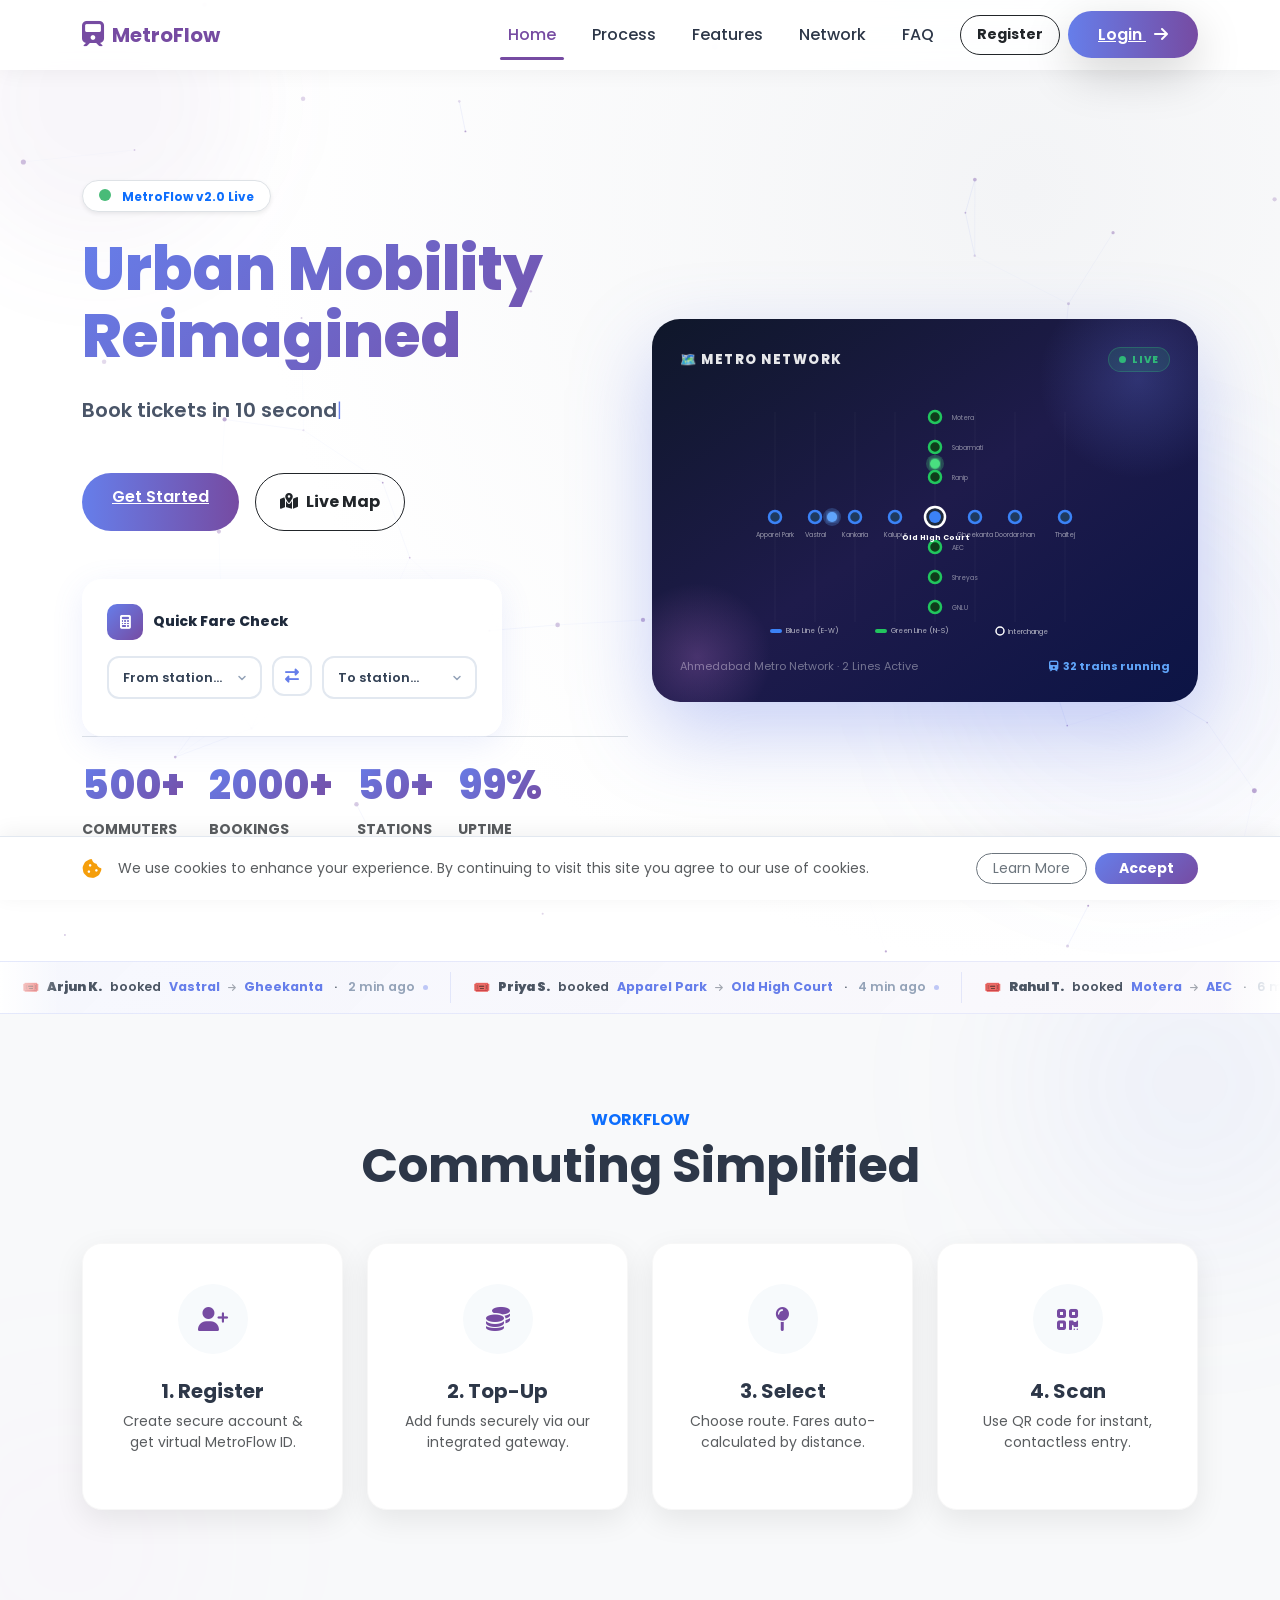
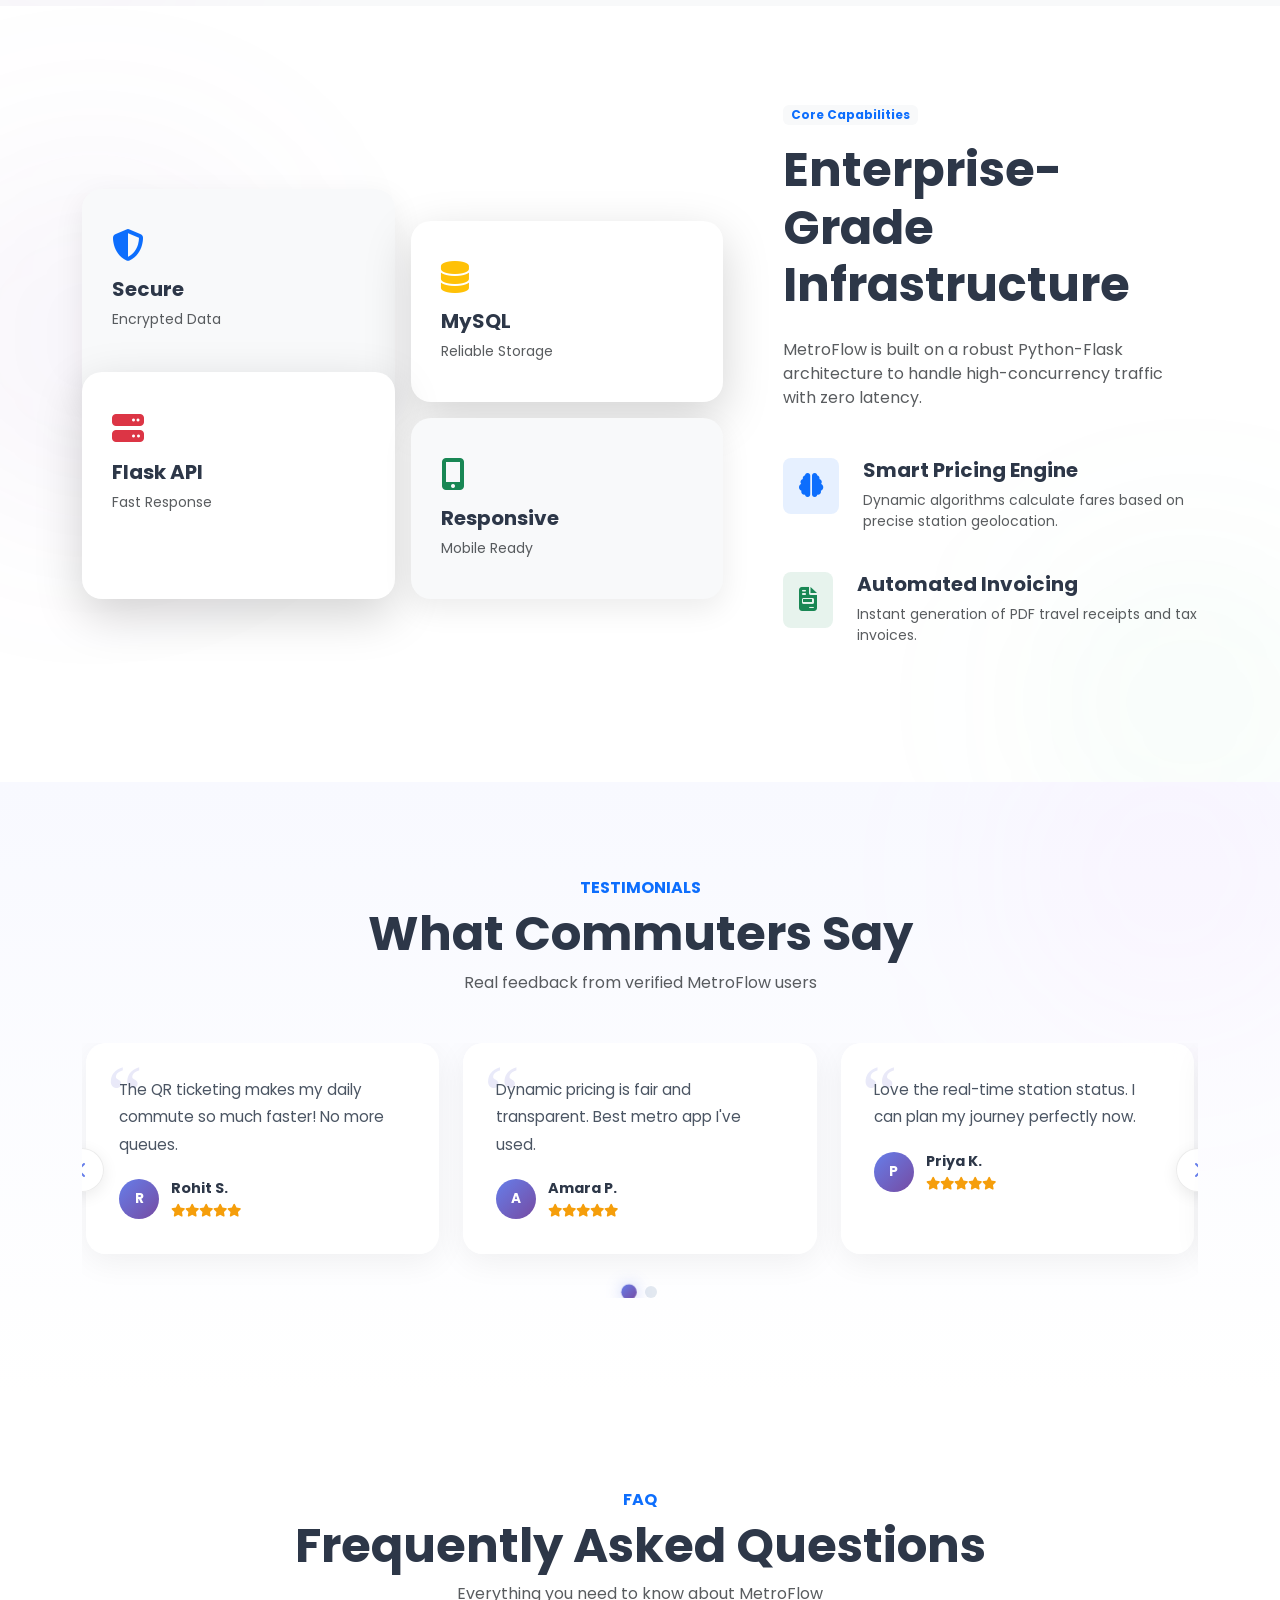
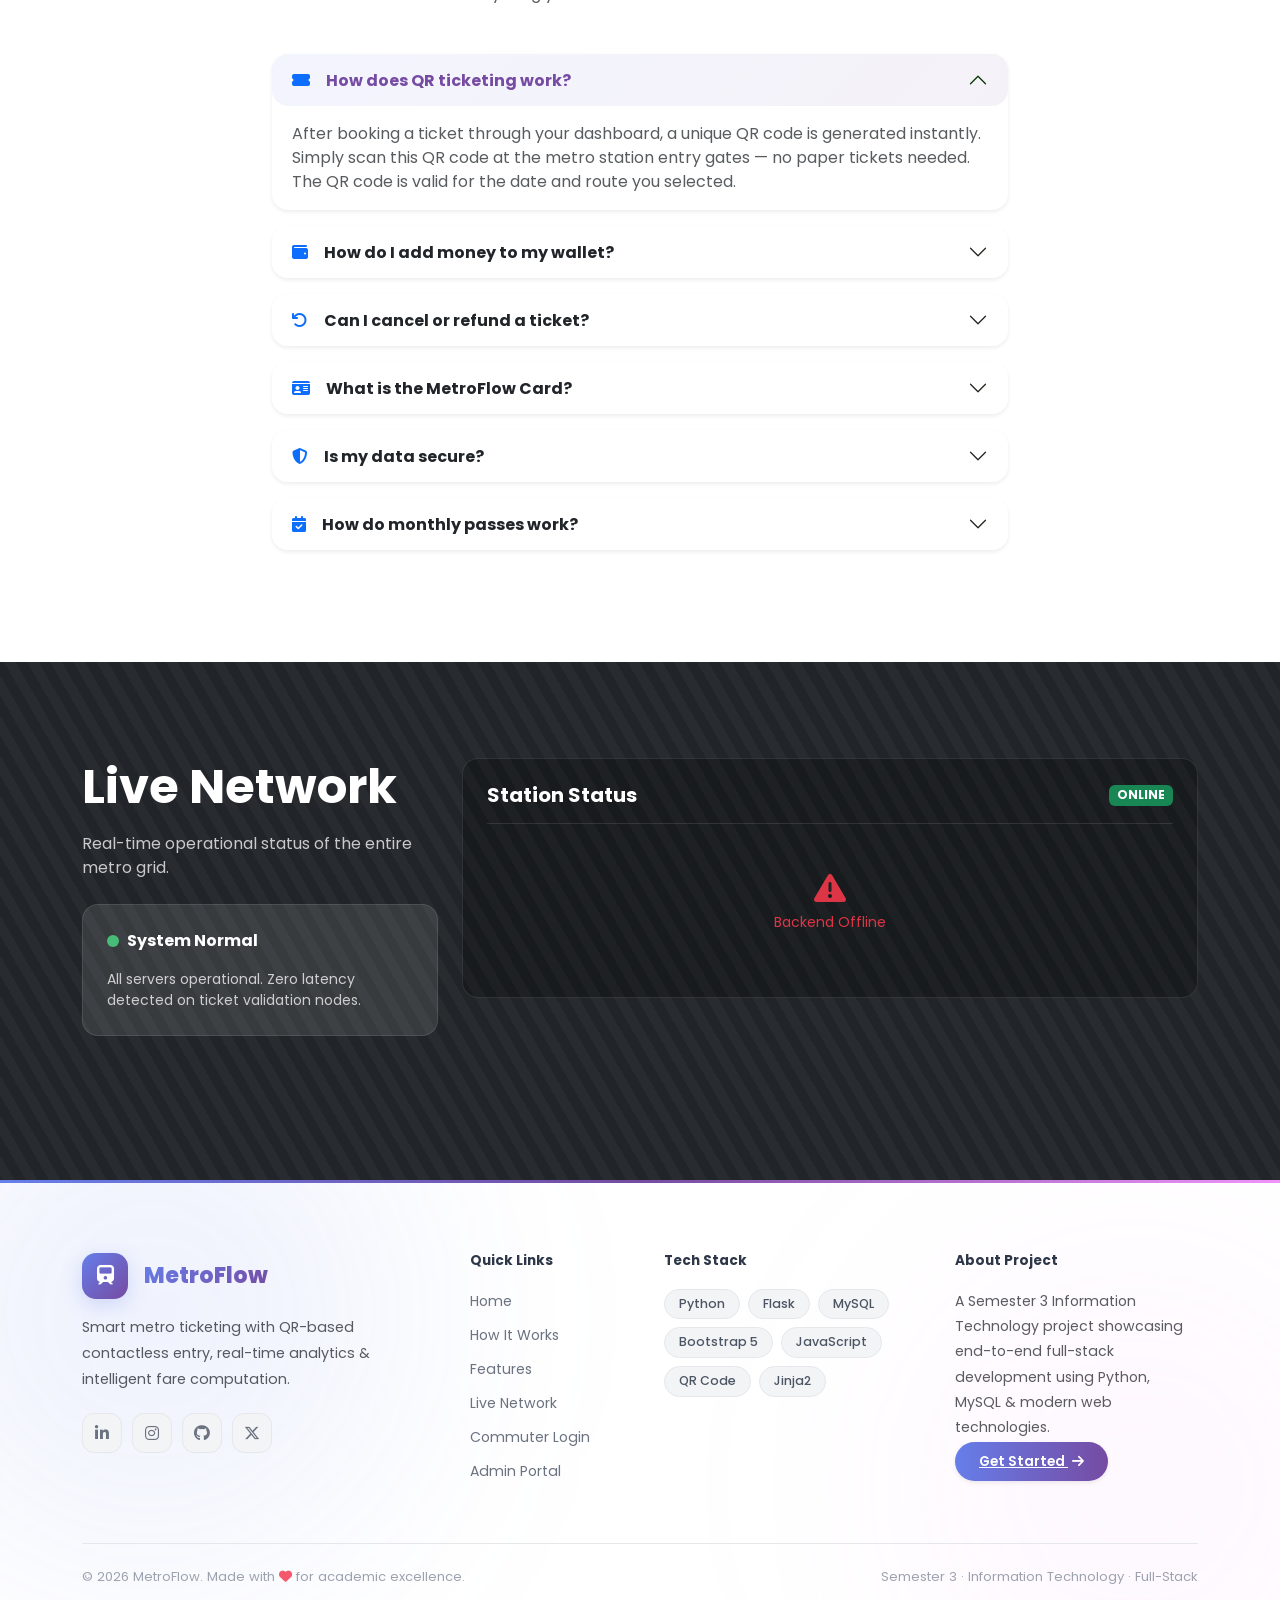
==== commit 525816b4: "feat: implement system health monitoring, OOP user model integration, and enhanced booking features " ====
--- a/frontend/index.html
+++ b/frontend/index.html
@@ -15,6 +15,70 @@
     <link href="https://unpkg.com/aos@2.3.1/dist/aos.css" rel="stylesheet">
 
     <style>
+        /* Feature V: Scroll Progress Bar */
+        #scrollProgressBar {
+            position: fixed;
+            top: 0;
+            left: 0;
+            height: 3px;
+            width: 0%;
+            z-index: 99999;
+            background: linear-gradient(90deg, #667eea, #764ba2, #f093fb);
+            border-radius: 0 3px 3px 0;
+            transition: width 0.08s linear;
+            pointer-events: none;
+        }
+
+        /* Feature AA: Page Transition Overlay */
+        #pageTransitionOverlay {
+            position: fixed;
+            inset: 0;
+            z-index: 999999;
+            background: linear-gradient(135deg, #667eea 0%, #764ba2 100%);
+            display: flex;
+            flex-direction: column;
+            align-items: center;
+            justify-content: center;
+            opacity: 0;
+            pointer-events: none;
+            transition: opacity 0.3s ease;
+        }
+
+        #pageTransitionOverlay.active {
+            opacity: 1;
+            pointer-events: all;
+        }
+
+        @keyframes ptpulse {
+
+            0%,
+            100% {
+                transform: scale(1);
+                opacity: .6
+            }
+
+            50% {
+                transform: scale(1.18);
+                opacity: 1
+            }
+        }
+
+        .pt-ring {
+            width: 60px;
+            height: 60px;
+            border-radius: 50%;
+            border: 3px solid rgba(255, 255, 255, 0.3);
+            border-top-color: white;
+            animation: ptSpin 0.9s linear infinite;
+            margin-bottom: 16px;
+        }
+
+        @keyframes ptSpin {
+            to {
+                transform: rotate(360deg);
+            }
+        }
+
         :root {
             --primary-gradient: linear-gradient(135deg, #667eea 0%, #764ba2 100%);
             --secondary-gradient: linear-gradient(135deg, #f093fb 0%, #f5576c 100%);
@@ -149,6 +213,86 @@
             position: relative;
             overflow: hidden;
         }
+
+        /* Constellation Canvas */
+        #constellationCanvas {
+            position: absolute;
+            inset: 0;
+            width: 100%;
+            height: 100%;
+            z-index: 0;
+            pointer-events: none;
+        }
+
+        /* Quick Fare Check Widget */
+        .quick-fare-widget {
+            background: rgba(255,255,255,0.75);
+            backdrop-filter: blur(20px);
+            border: 1px solid rgba(255,255,255,0.6);
+            border-radius: 20px;
+            padding: 24px;
+            box-shadow: 0 8px 32px rgba(102,126,234,0.12);
+            margin-top: 32px;
+            max-width: 420px;
+            position: relative;
+            z-index: 2;
+            transition: all 0.3s ease;
+        }
+        .quick-fare-widget:hover {
+            box-shadow: 0 12px 40px rgba(102,126,234,0.22);
+            transform: translateY(-2px);
+        }
+        .qfw-header {
+            display: flex; align-items: center; gap: 10px; margin-bottom: 16px;
+        }
+        .qfw-header i {
+            width: 36px; height: 36px; border-radius: 10px;
+            background: var(--primary-gradient); color: white;
+            display: grid; place-items: center; font-size: 14px;
+        }
+        .qfw-header span {
+            font-size: 14px; font-weight: 800; color: #1e293b;
+        }
+        .qfw-row {
+            display: flex; gap: 10px; margin-bottom: 12px;
+        }
+        .qfw-select {
+            flex: 1; padding: 10px 14px; border: 2px solid #e2e8f0;
+            border-radius: 12px; font-size: 13px; font-weight: 600;
+            font-family: 'Poppins', sans-serif; background: white;
+            color: #334155; outline: none; transition: border-color 0.3s;
+            cursor: pointer; appearance: none;
+            background-image: url("data:image/svg+xml,%3Csvg xmlns='http://www.w3.org/2000/svg' width='12' height='12' viewBox='0 0 24 24' fill='none' stroke='%2394a3b8' stroke-width='3' stroke-linecap='round' stroke-linejoin='round'%3E%3Cpolyline points='6 9 12 15 18 9'%3E%3C/polyline%3E%3C/svg%3E");
+            background-repeat: no-repeat;
+            background-position: right 12px center;
+            padding-right: 32px;
+        }
+        .qfw-select:focus { border-color: #667eea; }
+        .qfw-swap {
+            width: 40px; height: 40px; border-radius: 12px; border: 2px solid #e2e8f0;
+            background: white; color: #667eea; cursor: pointer; font-size: 14px;
+            display: grid; place-items: center; transition: all 0.3s;
+            flex-shrink: 0;
+        }
+        .qfw-swap:hover {
+            background: var(--primary-gradient); color: white; border-color: transparent;
+            transform: rotate(180deg);
+        }
+        .qfw-result {
+            background: linear-gradient(135deg, rgba(102,126,234,0.06), rgba(118,75,162,0.04));
+            border-radius: 14px; padding: 14px 18px;
+            display: none; align-items: center; gap: 14px;
+            animation: fadeInUp 0.4s ease;
+        }
+        .qfw-result.show { display: flex; }
+        .qfw-fare-big {
+            font-size: 28px; font-weight: 900;
+            background: var(--primary-gradient);
+            -webkit-background-clip: text; -webkit-text-fill-color: transparent;
+            background-clip: text;
+        }
+        .qfw-meta { font-size: 11px; color: #94a3b8; }
+        .qfw-meta span { color: #667eea; font-weight: 700; }
 
         .hero-title {
             font-size: 3.8rem;
@@ -608,6 +752,63 @@
             font-size: 0.8rem;
             margin-top: 2px;
         }
+
+        /* --- Testimonial Carousel --- */
+        .testimonial-carousel-wrap {
+            position: relative;
+            overflow: hidden;
+        }
+        .testimonial-track {
+            display: flex;
+            transition: transform 0.6s cubic-bezier(0.4, 0, 0.2, 1);
+        }
+        .testimonial-slide {
+            min-width: 100%;
+            display: grid;
+            grid-template-columns: repeat(3, 1fr);
+            gap: 24px;
+            padding: 0 4px;
+        }
+        @media (max-width: 768px) {
+            .testimonial-slide {
+                grid-template-columns: 1fr;
+            }
+        }
+        .carousel-dots {
+            display: flex;
+            justify-content: center;
+            gap: 10px;
+            margin-top: 32px;
+        }
+        .carousel-dot {
+            width: 12px; height: 12px;
+            border-radius: 50%;
+            background: #e2e8f0;
+            border: none; cursor: pointer;
+            transition: all 0.3s ease;
+            padding: 0;
+        }
+        .carousel-dot.active {
+            background: var(--primary-gradient);
+            transform: scale(1.3);
+            box-shadow: 0 0 12px rgba(102,126,234,0.4);
+        }
+        .carousel-nav-btn {
+            position: absolute; top: 50%; transform: translateY(-50%);
+            width: 44px; height: 44px; border-radius: 50%;
+            background: rgba(255,255,255,0.9); backdrop-filter: blur(8px);
+            border: 1px solid rgba(0,0,0,0.08); cursor: pointer;
+            font-size: 16px; color: #667eea;
+            display: grid; place-items: center;
+            transition: all 0.3s; z-index: 5;
+            box-shadow: 0 4px 16px rgba(0,0,0,0.08);
+        }
+        .carousel-nav-btn:hover {
+            background: var(--primary-gradient); color: white;
+            transform: translateY(-50%) scale(1.1);
+        }
+        .carousel-nav-btn.prev { left: -22px; }
+        .carousel-nav-btn.next { right: -22px; }
 
         /* FAQ Accordion */
         .accordion-button:not(.collapsed) {
@@ -679,6 +880,17 @@
 </head>
 
 <body tabindex="0">
+    <!-- Feature V: Scroll Progress Bar -->
+    <div id="scrollProgressBar"></div>
+
+    <!-- Feature AA: Page Transition Overlay -->
+    <div id="pageTransitionOverlay">
+        <div class="pt-ring"></div>
+        <div
+            style="color:rgba(255,255,255,0.9);font-size:14px;font-weight:700;font-family:'Poppins',sans-serif;letter-spacing:1px;">
+            MetroFlow
+        </div>
+    </div>
 
     <nav class="navbar navbar-expand-lg fixed-top" id="navbarMain">
         <div class="container">
@@ -713,6 +925,7 @@
     </nav>
 
     <section id="home" class="hero-section">
+        <canvas id="constellationCanvas"></canvas>
         <div
             style="position: absolute; top: -50px; left: -50px; width: 300px; height: 300px; background: rgba(118, 75, 162, 0.05); border-radius: 50%; filter: blur(50px);">
         </div>
@@ -731,8 +944,8 @@
                             Urban Mobility <br> Reimagined
                         </h1>
                         <p class="lead text-muted mb-5 pe-lg-5">
-                            Seamless, paperless, and intelligent. Experience the future of metro commuting with dynamic
-                            QR ticketing and real-time station analytics.
+                            <span id="typewriterText" style="font-weight:600;color:#4a5568;"></span><span id="twCursor"
+                                style="font-weight:300;color:#667eea;animation:twBlink 0.8s step-end infinite;">|</span>
                         </p>
 
                         <div class="d-flex gap-3 mb-5">
@@ -743,17 +956,57 @@
                             </a>
                         </div>
 
+                        <!-- Quick Fare Check Widget -->
+                        <div class="quick-fare-widget" data-aos="fade-up" data-aos-delay="300">
+                            <div class="qfw-header">
+                                <i class="fas fa-calculator"></i>
+                                <span>Quick Fare Check</span>
+                            </div>
+                            <div class="qfw-row">
+                                <select class="qfw-select" id="qfwSource">
+                                    <option value="" disabled selected>From station...</option>
+                                </select>
+                                <button class="qfw-swap" onclick="swapQfw()" title="Swap stations">
+                                    <i class="fas fa-exchange-alt"></i>
+                                </button>
+                                <select class="qfw-select" id="qfwDest">
+                                    <option value="" disabled selected>To station...</option>
+                                </select>
+                            </div>
+                            <div class="qfw-result" id="qfwResult">
+                                <div>
+                                    <div class="qfw-fare-big" id="qfwFare">₹0</div>
+                                    <div class="qfw-meta"><span id="qfwTime">0 min</span> · <span id="qfwDist">0 km</span></div>
+                                </div>
+                                <div style="margin-left:auto;text-align:right;">
+                                    <a href="login.html" class="btn btn-sm text-white fw-bold" style="background:var(--primary-gradient);border:none;border-radius:50px;padding:8px 20px;font-size:12px;">Book Now →</a>
+                                </div>
+                            </div>
+                        </div>
+
                         <div class="d-flex gap-4 flex-wrap border-top pt-4" data-aos="fade-up" data-aos-delay="200">
                             <div>
-                                <h3 class="stat-number" id="stat-users" data-target="500" data-suffix="+">0</h3>
+                                <div style="display:flex;align-items:center;gap:6px;">
+                                    <h3 class="stat-number" id="stat-users" data-target="500" data-suffix="+">0</h3>
+                                    <span id="live-badge-users"
+                                        style="font-size:9px;font-weight:800;padding:2px 7px;border-radius:20px;background:rgba(34,197,94,0.12);color:#22c55e;display:none;">LIVE</span>
+                                </div>
                                 <small class="text-uppercase fw-bold text-muted ls-1">Commuters</small>
                             </div>
                             <div>
-                                <h3 class="stat-number" id="stat-bookings" data-target="2000" data-suffix="+">0</h3>
+                                <div style="display:flex;align-items:center;gap:6px;">
+                                    <h3 class="stat-number" id="stat-bookings" data-target="2000" data-suffix="+">0</h3>
+                                    <span id="live-badge-bookings"
+                                        style="font-size:9px;font-weight:800;padding:2px 7px;border-radius:20px;background:rgba(34,197,94,0.12);color:#22c55e;display:none;">LIVE</span>
+                                </div>
                                 <small class="text-uppercase fw-bold text-muted ls-1">Bookings</small>
                             </div>
                             <div>
-                                <h3 class="stat-number" id="stat-stations" data-target="50" data-suffix="+">0</h3>
+                                <div style="display:flex;align-items:center;gap:6px;">
+                                    <h3 class="stat-number" id="stat-stations" data-target="50" data-suffix="+">0</h3>
+                                    <span id="live-badge-stations"
+                                        style="font-size:9px;font-weight:800;padding:2px 7px;border-radius:20px;background:rgba(34,197,94,0.12);color:#22c55e;display:none;">LIVE</span>
+                                </div>
                                 <small class="text-uppercase fw-bold text-muted ls-1">Stations</small>
                             </div>
                             <div>
@@ -764,30 +1017,157 @@
                     </div>
                 </div>
 
-                <div class="col-lg-6 text-center">
-                    <div class="hero-img-wrapper" data-aos="zoom-in" data-aos-duration="1200">
-                        <img src="https://images.unsplash.com/photo-1554672408-730436b60dde?ixlib=rb-4.0.3&auto=format&fit=crop&w=1000&q=80"
-                            alt="Metro" class="img-fluid rounded-5 shadow-lg border border-5 border-white">
-
-                        <div class="hero-card-float" style="bottom: 30px; left: -20px;">
-                            <div class="bg-success text-white rounded-circle p-2 d-flex align-items-center justify-content-center"
-                                style="width: 45px; height: 45px;">
-                                <i class="fas fa-check"></i>
-                            </div>
-                            <div class="text-start">
-                                <h6 class="mb-0 fw-bold">Success</h6>
-                                <small class="text-muted">Ticket Booked</small>
-                            </div>
-                        </div>
-
-                        <div class="hero-card-float" style="top: 40px; right: -30px; animation-delay: 2s;">
-                            <div class="bg-warning text-white rounded-circle p-2 d-flex align-items-center justify-content-center"
-                                style="width: 45px; height: 45px;">
-                                <i class="fas fa-wallet"></i>
-                            </div>
-                            <div class="text-start">
-                                <h6 class="mb-0 fw-bold">₹ 450.00</h6>
-                                <small class="text-muted">Balance</small>
+                <!-- Feature CC: Animated SVG Metro Map -->
+                <div class="col-lg-6" data-aos="fade-left" data-aos-duration="1200">
+                    <div style="
+                        background: linear-gradient(145deg, #0f172a 0%, #1e1b4b 50%, #0c1445 100%);
+                        border-radius: 28px;
+                        padding: 28px;
+                        position: relative;
+                        overflow: hidden;
+                        box-shadow: 0 30px 80px rgba(102,126,234,0.35), 0 0 0 1px rgba(255,255,255,0.06);
+                    ">
+                        <!-- Glow orbs -->
+                        <div
+                            style="position:absolute;top:-40px;right:-40px;width:200px;height:200px;background:radial-gradient(circle,rgba(102,126,234,0.25),transparent 70%);pointer-events:none;">
+                        </div>
+                        <div
+                            style="position:absolute;bottom:-30px;left:-30px;width:150px;height:150px;background:radial-gradient(circle,rgba(240,147,251,0.2),transparent 70%);pointer-events:none;">
+                        </div>
+
+                        <!-- Header -->
+                        <div style="display:flex;align-items:center;justify-content:space-between;margin-bottom:20px;">
+                            <div
+                                style="font-size:13px;font-weight:800;color:rgba(255,255,255,0.9);letter-spacing:1.5px;text-transform:uppercase;">
+                                🗺️ Metro Network</div>
+                            <div
+                                style="display:flex;align-items:center;gap:6px;background:rgba(34,197,94,0.15);border:1px solid rgba(34,197,94,0.3);border-radius:20px;padding:4px 10px;">
+                                <span
+                                    style="width:7px;height:7px;background:#22c55e;border-radius:50%;animation:statPulse2 2s infinite;"></span>
+                                <span
+                                    style="font-size:10px;font-weight:800;color:#22c55e;letter-spacing:1px;">LIVE</span>
+                            </div>
+                        </div>
+
+                        <!-- SVG Metro Map — Ahmedabad Metro -->
+                        <svg id="metroMapSVG" viewBox="0 0 340 250" xmlns="http://www.w3.org/2000/svg"
+                            style="width:100%;max-width:340px;display:block;margin:0 auto;">
+                            <defs>
+                                <filter id="glowB">
+                                    <feGaussianBlur stdDeviation="2" result="coloredBlur" />
+                                    <feMerge><feMergeNode in="coloredBlur" /><feMergeNode in="SourceGraphic" /></feMerge>
+                                </filter>
+                                <filter id="glowG">
+                                    <feGaussianBlur stdDeviation="2" result="coloredBlur" />
+                                    <feMerge><feMergeNode in="coloredBlur" /><feMergeNode in="SourceGraphic" /></feMerge>
+                                </filter>
+                                <path id="trainPathBlue" d="M 20,125 L 60,125 L 100,125 L 140,125 L 180,125 L 220,125 L 260,125 L 310,125" fill="none" />
+                                <path id="trainPathGreen" d="M 180,25 L 180,55 L 180,85 L 180,125 L 180,155 L 180,185 L 180,215" fill="none" />
+                            </defs>
+
+                            <!-- Grid lines -->
+                            <line x1="20" y1="20" x2="20" y2="230" stroke="rgba(255,255,255,0.04)" stroke-width="1" />
+                            <line x1="60" y1="20" x2="60" y2="230" stroke="rgba(255,255,255,0.04)" stroke-width="1" />
+                            <line x1="100" y1="20" x2="100" y2="230" stroke="rgba(255,255,255,0.04)" stroke-width="1" />
+                            <line x1="140" y1="20" x2="140" y2="230" stroke="rgba(255,255,255,0.04)" stroke-width="1" />
+                            <line x1="180" y1="20" x2="180" y2="230" stroke="rgba(255,255,255,0.04)" stroke-width="1" />
+                            <line x1="220" y1="20" x2="220" y2="230" stroke="rgba(255,255,255,0.04)" stroke-width="1" />
+                            <line x1="260" y1="20" x2="260" y2="230" stroke="rgba(255,255,255,0.04)" stroke-width="1" />
+                            <line x1="310" y1="20" x2="310" y2="230" stroke="rgba(255,255,255,0.04)" stroke-width="1" />
+
+                            <!-- BLUE LINE (East-West Corridor) -->
+                            <path d="M 20,125 L 310,125" stroke="#3b82f6" stroke-width="5" stroke-linecap="round"
+                                fill="none" filter="url(#glowB)" opacity="0.9" />
+                            <circle r="5" fill="#60a5fa" filter="url(#glowB)">
+                                <animateMotion dur="10s" repeatCount="indefinite" rotate="auto">
+                                    <mpath href="#trainPathBlue" /></animateMotion>
+                            </circle>
+                            <circle r="9" fill="rgba(96,165,250,0.25)">
+                                <animateMotion dur="10s" repeatCount="indefinite" rotate="auto">
+                                    <mpath href="#trainPathBlue" /></animateMotion>
+                            </circle>
+
+                            <!-- GREEN LINE (North-South Corridor) -->
+                            <path d="M 180,25 L 180,215" stroke="#22c55e" stroke-width="5" stroke-linecap="round"
+                                fill="none" filter="url(#glowG)" opacity="0.9" />
+                            <circle r="5" fill="#4ade80" filter="url(#glowG)">
+                                <animateMotion dur="8s" repeatCount="indefinite" rotate="auto">
+                                    <mpath href="#trainPathGreen" /></animateMotion>
+                            </circle>
+                            <circle r="9" fill="rgba(74,222,128,0.25)">
+                                <animateMotion dur="8s" repeatCount="indefinite" rotate="auto">
+                                    <mpath href="#trainPathGreen" /></animateMotion>
+                            </circle>
+
+                            <!-- Blue Line Stations -->
+                            <circle cx="20" cy="125" r="6" fill="#1e3a5f" stroke="#3b82f6" stroke-width="2.5" />
+                            <circle cx="60" cy="125" r="6" fill="#1e3a5f" stroke="#3b82f6" stroke-width="2.5" />
+                            <circle cx="100" cy="125" r="6" fill="#1e3a5f" stroke="#3b82f6" stroke-width="2.5" />
+                            <circle cx="140" cy="125" r="6" fill="#1e3a5f" stroke="#3b82f6" stroke-width="2.5" />
+                            <!-- Interchange (Blue + Green) -->
+                            <circle cx="180" cy="125" r="10" fill="#1e293b" stroke="white" stroke-width="2.5" />
+                            <circle cx="180" cy="125" r="6" fill="#3b82f6" />
+                            <circle cx="220" cy="125" r="6" fill="#1e3a5f" stroke="#3b82f6" stroke-width="2.5" />
+                            <circle cx="260" cy="125" r="6" fill="#1e3a5f" stroke="#3b82f6" stroke-width="2.5" />
+                            <circle cx="310" cy="125" r="6" fill="#1e3a5f" stroke="#3b82f6" stroke-width="2.5" />
+
+                            <!-- Green Line Stations -->
+                            <circle cx="180" cy="25" r="6" fill="#0f3d1a" stroke="#22c55e" stroke-width="2.5" />
+                            <circle cx="180" cy="55" r="6" fill="#0f3d1a" stroke="#22c55e" stroke-width="2.5" />
+                            <circle cx="180" cy="85" r="6" fill="#0f3d1a" stroke="#22c55e" stroke-width="2.5" />
+                            <circle cx="180" cy="155" r="6" fill="#0f3d1a" stroke="#22c55e" stroke-width="2.5" />
+                            <circle cx="180" cy="185" r="6" fill="#0f3d1a" stroke="#22c55e" stroke-width="2.5" />
+                            <circle cx="180" cy="215" r="6" fill="#0f3d1a" stroke="#22c55e" stroke-width="2.5" />
+
+                            <!-- Station Labels — Blue Line -->
+                            <text x="20" y="145" font-size="6.5" fill="rgba(255,255,255,0.55)" text-anchor="middle"
+                                font-family="Poppins,sans-serif">Apparel Park</text>
+                            <text x="60" y="145" font-size="6.5" fill="rgba(255,255,255,0.55)" text-anchor="middle"
+                                font-family="Poppins,sans-serif">Vastral</text>
+                            <text x="100" y="145" font-size="6.5" fill="rgba(255,255,255,0.55)" text-anchor="middle"
+                                font-family="Poppins,sans-serif">Kankaria</text>
+                            <text x="140" y="145" font-size="6.5" fill="rgba(255,255,255,0.55)" text-anchor="middle"
+                                font-family="Poppins,sans-serif">Kalupur</text>
+                            <text x="180" y="148" font-size="7.5" fill="white" text-anchor="middle"
+                                font-family="Poppins,sans-serif" font-weight="700">Old High Court</text>
+                            <text x="220" y="145" font-size="6.5" fill="rgba(255,255,255,0.55)" text-anchor="middle"
+                                font-family="Poppins,sans-serif">Gheekanta</text>
+                            <text x="260" y="145" font-size="6.5" fill="rgba(255,255,255,0.55)" text-anchor="middle"
+                                font-family="Poppins,sans-serif">Doordarshan</text>
+                            <text x="310" y="145" font-size="6.5" fill="rgba(255,255,255,0.55)" text-anchor="middle"
+                                font-family="Poppins,sans-serif">Thaltej</text>
+
+                            <!-- Station Labels — Green Line -->
+                            <text x="197" y="28" font-size="6.5" fill="rgba(255,255,255,0.5)"
+                                font-family="Poppins,sans-serif">Motera</text>
+                            <text x="197" y="58" font-size="6.5" fill="rgba(255,255,255,0.5)"
+                                font-family="Poppins,sans-serif">Sabarmati</text>
+                            <text x="197" y="88" font-size="6.5" fill="rgba(255,255,255,0.5)"
+                                font-family="Poppins,sans-serif">Ranip</text>
+                            <text x="197" y="158" font-size="6.5" fill="rgba(255,255,255,0.5)"
+                                font-family="Poppins,sans-serif">AEC</text>
+                            <text x="197" y="188" font-size="6.5" fill="rgba(255,255,255,0.5)"
+                                font-family="Poppins,sans-serif">Shreyas</text>
+                            <text x="197" y="218" font-size="6.5" fill="rgba(255,255,255,0.5)"
+                                font-family="Poppins,sans-serif">GNLU</text>
+
+                            <!-- Line Legend -->
+                            <rect x="15" y="237" width="12" height="4" rx="2" fill="#3b82f6" />
+                            <text x="31" y="241" font-size="7" fill="rgba(255,255,255,0.65)"
+                                font-family="Poppins,sans-serif">Blue Line (E-W)</text>
+                            <rect x="120" y="237" width="12" height="4" rx="2" fill="#22c55e" />
+                            <text x="136" y="241" font-size="7" fill="rgba(255,255,255,0.65)"
+                                font-family="Poppins,sans-serif">Green Line (N-S)</text>
+                            <circle cx="245" cy="239" r="4" fill="none" stroke="white" stroke-width="1.5" />
+                            <text x="253" y="242" font-size="7" fill="rgba(255,255,255,0.65)"
+                                font-family="Poppins,sans-serif">Interchange</text>
+                        </svg>
+
+                        <!-- Bottom footer -->
+                        <div style="margin-top:16px;display:flex;justify-content:space-between;align-items:center;">
+                            <div style="font-size:11px;color:rgba(255,255,255,0.4);">Ahmedabad Metro Network · 2 Lines Active</div>
+                            <div style="font-size:11px;font-weight:700;color:#60a5fa;">
+                                <i class="fas fa-train" style="margin-right:4px;"></i>32 trains running
                             </div>
                         </div>
                     </div>
@@ -795,6 +1175,31 @@
             </div>
         </div>
     </section>
+
+    <!-- Feature HH: Social Proof Booking Ticker -->
+    <div style="
+        background: linear-gradient(135deg, rgba(102,126,234,0.06), rgba(118,75,162,0.04));
+        border-top: 1px solid rgba(102,126,234,0.12);
+        border-bottom: 1px solid rgba(102,126,234,0.12);
+        padding: 10px 0;
+        overflow: hidden;
+        position: relative;
+    ">
+        <div
+            style="position:absolute;left:0;top:0;bottom:0;width:60px;background:linear-gradient(90deg,#fff,transparent);z-index:2;">
+        </div>
+        <div
+            style="position:absolute;right:0;top:0;bottom:0;width:60px;background:linear-gradient(-90deg,#fff,transparent);z-index:2;">
+        </div>
+        <div id="bookingTicker" style="
+            display: flex;
+            gap: 0;
+            animation: tickerScroll 40s linear infinite;
+            white-space: nowrap;
+        ">
+            <!-- Items injected by JS -->
+        </div>
+    </div>
 
     <section id="process" class="py-5 bg-light position-relative" style="overflow:hidden;">
         <!-- Process Blobs -->
@@ -942,12 +1347,19 @@
                 <p class="text-muted mt-2">Real feedback from verified MetroFlow users</p>
             </div>
 
-            <div class="row g-4" id="testimonials-container">
-                <!-- JS injects testimonial cards -->
-                <div class="col-12 text-center py-4">
-                    <div class="spinner-border text-primary" role="status" style="width: 2rem; height: 2rem;"></div>
-                    <p class="mt-2 small text-muted">Loading testimonials...</p>
+            <div class="testimonial-carousel-wrap" id="testimonials-container">
+                <button class="carousel-nav-btn prev" onclick="moveTestimonialCarousel(-1)"><i class="fas fa-chevron-left"></i></button>
+                <button class="carousel-nav-btn next" onclick="moveTestimonialCarousel(1)"><i class="fas fa-chevron-right"></i></button>
+                <div class="testimonial-track" id="testimonialTrack">
+                    <!-- JS injects slides -->
+                    <div class="testimonial-slide">
+                        <div class="col-12 text-center py-4">
+                            <div class="spinner-border text-primary" role="status" style="width: 2rem; height: 2rem;"></div>
+                            <p class="mt-2 small text-muted">Loading testimonials...</p>
+                        </div>
+                    </div>
                 </div>
+                <div class="carousel-dots" id="carouselDots"></div>
             </div>
         </div>
     </section>
@@ -1330,66 +1742,96 @@
             });
         }
 
-        // 4. Load Testimonials from API
+        // 4. Load Testimonials — Carousel Version
+        let testimonialSlideIdx = 0;
+        let testimonialAutoplay = null;
+
         async function loadTestimonials() {
-            const container = document.getElementById('testimonials-container');
+            const track = document.getElementById('testimonialTrack');
+            const dotsContainer = document.getElementById('carouselDots');
+            if (!track) return;
+
+            let allCards = [];
+            const stars = '<i class="fas fa-star"></i>'.repeat(5);
             try {
                 const res = await fetch('/api/public/testimonials');
                 const data = await res.json();
-
                 if (data.success && data.testimonials.length > 0) {
-                    const stars = '<i class="fas fa-star"></i>'.repeat(5);
-                    container.innerHTML = data.testimonials.map((t, i) => `
-                        <div class="col-md-4" data-aos="fade-up" data-aos-delay="${i * 100}">
-                            <div class="testimonial-card">
-                                <p class="testimonial-text">${t.text}</p>
-                                <div class="testimonial-user">
-                                    <div class="testimonial-avatar">${t.user.charAt(0).toUpperCase()}</div>
-                                    <div>
-                                        <div class="fw-bold" style="font-size: 0.9rem;">${t.user}</div>
-                                        <div class="testimonial-stars">${stars}</div>
-                                    </div>
+                    allCards = data.testimonials.map(t => `
+                        <div class="testimonial-card">
+                            <p class="testimonial-text">${t.text}</p>
+                            <div class="testimonial-user">
+                                <div class="testimonial-avatar">${t.user.charAt(0).toUpperCase()}</div>
+                                <div>
+                                    <div class="fw-bold" style="font-size:0.9rem;">${t.user}</div>
+                                    <div class="testimonial-stars">${stars}</div>
                                 </div>
                             </div>
-                        </div>
-                    `).join('');
-                } else {
-                    container.innerHTML = `
-                        <div class="col-md-4" data-aos="fade-up">
-                            <div class="testimonial-card">
-                                <p class="testimonial-text">The QR ticketing makes my daily commute so much faster! No more queues.</p>
-                                <div class="testimonial-user">
-                                    <div class="testimonial-avatar">R</div>
-                                    <div><div class="fw-bold" style="font-size: 0.9rem;">Ro***</div>
-                                    <div class="testimonial-stars">${'<i class="fas fa-star"></i>'.repeat(5)}</div></div>
-                                </div>
-                            </div>
-                        </div>
-                        <div class="col-md-4" data-aos="fade-up" data-aos-delay="100">
-                            <div class="testimonial-card">
-                                <p class="testimonial-text">Dynamic pricing is fair and transparent. Best metro app I've used.</p>
-                                <div class="testimonial-user">
-                                    <div class="testimonial-avatar">A</div>
-                                    <div><div class="fw-bold" style="font-size: 0.9rem;">Am***</div>
-                                    <div class="testimonial-stars">${'<i class="fas fa-star"></i>'.repeat(5)}</div></div>
-                                </div>
-                            </div>
-                        </div>
-                        <div class="col-md-4" data-aos="fade-up" data-aos-delay="200">
-                            <div class="testimonial-card">
-                                <p class="testimonial-text">Love the real-time station status. I can plan my journey perfectly now.</p>
-                                <div class="testimonial-user">
-                                    <div class="testimonial-avatar">P</div>
-                                    <div><div class="fw-bold" style="font-size: 0.9rem;">Pr***</div>
-                                    <div class="testimonial-stars">${'<i class="fas fa-star"></i>'.repeat(5)}</div></div>
-                                </div>
-                            </div>
-                        </div>`;
+                        </div>`);
                 }
-            } catch (e) {
-                container.innerHTML = '<div class="col-12 text-center text-muted py-3"><i class="fas fa-comments fa-2x mb-2"></i><p class="small">Testimonials unavailable</p></div>';
-            }
-        }
+            } catch(_) {}
+
+            if (!allCards.length) {
+                allCards = [
+                    { text: 'The QR ticketing makes my daily commute so much faster! No more queues.', user: 'Rohit S.' },
+                    { text: "Dynamic pricing is fair and transparent. Best metro app I've used.", user: 'Amara P.' },
+                    { text: 'Love the real-time station status. I can plan my journey perfectly now.', user: 'Priya K.' },
+                    { text: 'Wallet recharges are instant. I never worry about cash for tickets anymore.', user: 'Vikram R.' },
+                    { text: 'The monthly pass saves me nearly ₹800 every month. Highly recommend!', user: 'Sneha M.' },
+                    { text: 'Beautiful dashboard, super smooth experience. MetroFlow is the future!', user: 'Karan T.' },
+                ].map(t => `
+                    <div class="testimonial-card">
+                        <p class="testimonial-text">${t.text}</p>
+                        <div class="testimonial-user">
+                            <div class="testimonial-avatar">${t.user.charAt(0)}</div>
+                            <div>
+                                <div class="fw-bold" style="font-size:0.9rem;">${t.user}</div>
+                                <div class="testimonial-stars">${stars}</div>
+                            </div>
+                        </div>
+                    </div>`);
+            }
+
+            const perSlide = window.innerWidth < 769 ? 1 : 3;
+            const slides = [];
+            for (let i = 0; i < allCards.length; i += perSlide) slides.push(allCards.slice(i, i + perSlide));
+
+            track.innerHTML = slides.map(s => `<div class="testimonial-slide">${s.join('')}</div>`).join('');
+
+            if (dotsContainer && slides.length > 1) {
+                dotsContainer.innerHTML = slides.map((_, i) =>
+                    `<button class="carousel-dot ${i===0?'active':''}" onclick="goToTestimonialSlide(${i})"></button>`
+                ).join('');
+            }
+            if (slides.length > 1) {
+                testimonialAutoplay = setInterval(() => moveTestimonialCarousel(1), 5000);
+                const wrap = document.querySelector('.testimonial-carousel-wrap');
+                if (wrap) {
+                    wrap.addEventListener('mouseenter', () => clearInterval(testimonialAutoplay));
+                    wrap.addEventListener('mouseleave', () => {
+                        testimonialAutoplay = setInterval(() => moveTestimonialCarousel(1), 5000);
+                    });
+                }
+            }
+        }
+
+        window.goToTestimonialSlide = function(idx) {
+            const track = document.getElementById('testimonialTrack');
+            const dots = document.querySelectorAll('.carousel-dot');
+            const total = track ? track.children.length : 1;
+            testimonialSlideIdx = Math.max(0, Math.min(idx, total - 1));
+            track.style.transform = `translateX(-${testimonialSlideIdx * 100}%)`;
+            dots.forEach((d, i) => d.classList.toggle('active', i === testimonialSlideIdx));
+        };
+
+        window.moveTestimonialCarousel = function(dir) {
+            const track = document.getElementById('testimonialTrack');
+            const total = track ? track.children.length : 1;
+            let next = testimonialSlideIdx + dir;
+            if (next >= total) next = 0;
+            if (next < 0) next = total - 1;
+            goToTestimonialSlide(next);
+        };
 
         // 5. Load Stations
         async function loadStations() {
@@ -1450,6 +1892,411 @@
             banner.style.transform = 'translateY(100%)';
             setTimeout(() => banner.remove(), 400);
         }
+        // ═══════════════════════════════════════════════════
+        // Feature O: Typewriter Hero Subtitle (Vercel/Linear)
+        // ═══════════════════════════════════════════════════
+        (() => {
+            const style = document.createElement('style');
+            style.textContent = '@keyframes twBlink { 0%,100%{opacity:1} 50%{opacity:0} }';
+            document.head.appendChild(style);
+
+            const el = document.getElementById('typewriterText');
+            const cursor = document.getElementById('twCursor');
+            if (!el) return;
+
+            const phrases = [
+                'Book tickets in 10 seconds.',
+                'Real-time crowding. Zero queues.',
+                'Commuting, reimagined.',
+            ];
+            let pi = 0, ci = 0, deleting = false;
+
+            function tick() {
+                const phrase = phrases[pi];
+                if (!deleting) {
+                    el.textContent = phrase.slice(0, ci + 1);
+                    ci++;
+                    if (ci === phrase.length) {
+                        deleting = true;
+                        setTimeout(tick, 2200); // pause at end
+                        return;
+                    }
+                    setTimeout(tick, 52);
+                } else {
+                    el.textContent = phrase.slice(0, ci - 1);
+                    ci--;
+                    if (ci === 0) {
+                        deleting = false;
+                        pi = (pi + 1) % phrases.length;
+                        setTimeout(tick, 380);
+                        return;
+                    }
+                    setTimeout(tick, 28);
+                }
+            }
+            setTimeout(tick, 800);
+        })();
+
+        // ═══════════════════════════════════════════════════
+        // Feature N: Enhanced Live Stats — real API values
+        // ═══════════════════════════════════════════════════
+        async function loadLiveStats() {
+            // Animate number count-up
+            function countUp(el, target, suffix, duration = 1400) {
+                const start = Date.now();
+                function step() {
+                    const pct = Math.min((Date.now() - start) / duration, 1);
+                    const ease = pct < 0.5 ? 2 * pct * pct : -1 + (4 - 2 * pct) * pct;
+                    el.textContent = Math.round(ease * target) + suffix;
+                    if (pct < 1) requestAnimationFrame(step);
+                    else el.textContent = target + suffix;
+                }
+                requestAnimationFrame(step);
+            }
+
+            // Observe the stat section to trigger count-up on scroll
+            const statEl = document.getElementById('stat-users');
+            if (!statEl) return;
+
+            const observer = new IntersectionObserver(async ([entry]) => {
+                if (!entry.isIntersecting) return;
+                observer.disconnect();
+
+                let userData = 0, bookingData = 0, stationData = 0;
+                let isLive = false;
+
+                try {
+                    const res = await fetch('/api/public/stats');
+                    if (res.ok) {
+                        const d = await res.json();
+                        const s = d.stats || d;
+                        if (s.total_users) userData = s.total_users;
+                        if (s.total_bookings) bookingData = s.total_bookings;
+                        if (s.stations_count) stationData = s.stations_count;
+                        isLive = true;
+                    }
+                } catch (_) { }
+
+                // Fallback to data-target if API offline
+                if (!userData) userData = parseInt(statEl.dataset.target || '500');
+                if (!bookingData) bookingData = parseInt(document.getElementById('stat-bookings')?.dataset.target || '2000');
+                if (!stationData) stationData = parseInt(document.getElementById('stat-stations')?.dataset.target || '50');
+
+                countUp(document.getElementById('stat-users'), userData, '+');
+                countUp(document.getElementById('stat-bookings'), bookingData, '+');
+                countUp(document.getElementById('stat-stations'), stationData, '+');
+                countUp(document.getElementById('stat-uptime'), 99, '%');
+
+                if (isLive) {
+                    ['users', 'bookings', 'stations'].forEach(k => {
+                        const b = document.getElementById('live-badge-' + k);
+                        if (b) { b.style.display = 'inline-block'; }
+                    });
+                }
+            }, { threshold: 0.3 });
+
+            observer.observe(statEl);
+        }
+
+        // ═══════════════════════════════════════════════════
+        // Feature T: PWA Install Prompt (Twitter PWA style)
+        // ═══════════════════════════════════════════════════
+        (() => {
+            if (localStorage.getItem('mf_pwa_dismissed')) return;
+            let deferredPrompt = null;
+            window.addEventListener('beforeinstallprompt', e => {
+                e.preventDefault();
+                deferredPrompt = e;
+
+                const banner = document.createElement('div');
+                banner.id = 'pwaBanner';
+                banner.style.cssText = `
+                    position:fixed;bottom:0;left:0;right:0;z-index:10000;
+                    background:white;border-top:1px solid #e5e7eb;
+                    box-shadow:0 -4px 20px rgba(0,0,0,0.08);
+                    padding:14px 20px;display:flex;align-items:center;gap:14px;
+                    animation:slideUpBanner 0.4s ease;font-family:'Poppins',sans-serif;
+                `;
+                const style2 = document.createElement('style');
+                style2.textContent = '@keyframes slideUpBanner{from{transform:translateY(100%)}to{transform:translateY(0)}}';
+                document.head.appendChild(style2);
+
+                banner.innerHTML = `
+                    <div style="width:40px;height:40px;background:linear-gradient(135deg,#667eea,#764ba2);
+                        border-radius:12px;display:flex;align-items:center;justify-content:center;
+                        color:white;font-size:18px;flex-shrink:0">🚆</div>
+                    <div style="flex:1">
+                        <div style="font-weight:700;font-size:14px;color:#1e293b">
+                            Install MetroFlow App
+                        </div>
+                        <div style="font-size:12px;color:#94a3b8;">Add to home screen for the best experience</div>
+                    </div>
+                    <button onclick="installPWA()" style="background:linear-gradient(135deg,#667eea,#764ba2);
+                        color:white;border:none;border-radius:50px;padding:8px 18px;
+                        font-size:13px;font-weight:700;cursor:pointer;flex-shrink:0">
+                        Install
+                    </button>
+                    <button onclick="dismissPWA()" style="background:none;border:none;font-size:20px;
+                        color:#94a3b8;cursor:pointer;flex-shrink:0;padding:4px">×</button>
+                `;
+                document.body.appendChild(banner);
+            });
+
+            window.installPWA = async () => {
+                if (!deferredPrompt) return;
+                deferredPrompt.prompt();
+                const { outcome } = await deferredPrompt.userChoice;
+                deferredPrompt = null;
+                if (outcome === 'accepted') dismissPWA();
+            };
+            window.dismissPWA = () => {
+                localStorage.setItem('mf_pwa_dismissed', '1');
+                const b = document.getElementById('pwaBanner');
+                if (b) { b.style.transform = 'translateY(100%)'; setTimeout(() => b.remove(), 400); }
+            };
+        })();
+
+        // ═══════════════════════════════════════════════════
+        // Feature V: Scroll Progress Bar
+        // ═══════════════════════════════════════════════════
+        (() => {
+            const bar = document.getElementById('scrollProgressBar');
+            if (!bar) return;
+            let rafPending = false;
+            window.addEventListener('scroll', () => {
+                if (rafPending) return;
+                rafPending = true;
+                requestAnimationFrame(() => {
+                    rafPending = false;
+                    const scrollTop = window.scrollY || document.documentElement.scrollTop;
+                    const docH = document.documentElement.scrollHeight - window.innerHeight;
+                    bar.style.width = docH > 0 ? ((scrollTop / docH) * 100) + '%' : '0%';
+                });
+            }, { passive: true });
+        })();
+
+        // ═══════════════════════════════════════════════════
+        // Feature AA: Smooth Page Transition Loader
+        // ═══════════════════════════════════════════════════
+        (() => {
+            const overlay = document.getElementById('pageTransitionOverlay');
+            if (!overlay) return;
+
+            // Show overlay when navigating away
+            document.addEventListener('click', e => {
+                const a = e.target.closest('a[href]');
+                if (!a) return;
+                const href = a.getAttribute('href');
+                // Only intercept local page navigations (not anchors, not external)
+                if (!href || href.startsWith('#') || href.startsWith('http') ||
+                    href.startsWith('javascript') || href.startsWith('mailto')) return;
+                e.preventDefault();
+                overlay.classList.add('active');
+                setTimeout(() => { window.location.href = href; }, 350);
+            });
+
+            // Hide overlay on page show (handles back/forward cache)
+            window.addEventListener('pageshow', () => {
+                overlay.classList.remove('active');
+            });
+        })();
+
+        // ═══════════════════════════════════════════════════
+        // Feature HH: Social Proof Booking Ticker
+        // ═══════════════════════════════════════════════════
+        (() => {
+            const style = document.createElement('style');
+            style.textContent = `
+                @keyframes tickerScroll {
+                    0%   { transform: translateX(0); }
+                    100% { transform: translateX(-50%); }
+                }
+                #bookingTicker:hover { animation-play-state: paused; }
+                .ticker-item {
+                    display: inline-flex;
+                    align-items: center;
+                    gap: 8px;
+                    padding: 5px 22px;
+                    font-size: 12.5px;
+                    font-weight: 600;
+                    color: #4b5563;
+                    border-right: 1px solid rgba(102,126,234,0.15);
+                    white-space: nowrap;
+                    cursor: default;
+                    transition: color 0.2s;
+                }
+                .ticker-item:hover { color: #667eea; }
+                .ticker-item .ticker-icon { font-size: 14px; }
+                .ticker-dot { width: 5px; height: 5px; background: #667eea; border-radius: 50%; opacity: 0.4; flex-shrink: 0; }
+                @keyframes statPulse2 {
+                    0%,100% { opacity:1; box-shadow: 0 0 0 0 rgba(34,197,94,0.5); }
+                    50% { opacity:0.7; box-shadow: 0 0 0 5px rgba(34,197,94,0); }
+                }
+            `;
+            document.head.appendChild(style);
+
+            const events = [
+                { name: 'Arjun K.', from: 'Vastral', to: 'Gheekanta', min: 2 },
+                { name: 'Priya S.', from: 'Apparel Park', to: 'Old High Court', min: 4 },
+                { name: 'Rahul T.', from: 'Motera', to: 'AEC', min: 6 },
+                { name: 'Ananya M.', from: 'Thaltej', to: 'Kalupur', min: 8 },
+                { name: 'Vikram R.', from: 'Sabarmati', to: 'Shreyas', min: 11 },
+                { name: 'Sowmya K.', from: 'Kankaria', to: 'Doordarshan', min: 14 },
+                { name: 'Dev P.', from: 'Ranip', to: 'GNLU', min: 16 },
+                { name: 'Nisha R.', from: 'Gheekanta', to: 'Vastral', min: 18 },
+                { name: 'Aakash G.', from: 'Old High Court', to: 'Motera', min: 21 },
+                { name: 'Meera P.', from: 'AEC', to: 'Apparel Park', min: 25 },
+            ];
+
+            const ticker = document.getElementById('bookingTicker');
+            if (!ticker) return;
+
+            // Build HTML — doubled for seamless loop
+            let html = '';
+            [events, events].forEach(arr => {
+                arr.forEach(ev => {
+                    html += `<span class="ticker-item">
+                        <span class="ticker-icon">🎟️</span>
+                        <strong>${ev.name}</strong> booked
+                        <span style="color:#667eea;font-weight:700;">${ev.from}</span>
+                        <i class="fas fa-arrow-right" style="font-size:9px;opacity:0.5;"></i>
+                        <span style="color:#667eea;font-weight:700;">${ev.to}</span>
+                        &nbsp;·&nbsp;
+                        <span style="color:#94a3b8;">${ev.min} min ago</span>
+                        <span class="ticker-dot"></span>
+                    </span>`;
+                });
+            });
+            ticker.innerHTML = html;
+        })();
+
+        // ═══════════════════════════════════════════════════
+        // Constellation Particle Canvas (Stripe-inspired)
+        // ═══════════════════════════════════════════════════
+        (() => {
+            const canvas = document.getElementById('constellationCanvas');
+            if (!canvas) return;
+            const ctx = canvas.getContext('2d');
+            let particles = [];
+            const COUNT = 55;
+            const CONN = 130;
+            let aid = null;
+
+            function resize() {
+                const h = canvas.parentElement;
+                canvas.width = h.offsetWidth;
+                canvas.height = h.offsetHeight;
+            }
+            function init() {
+                particles = [];
+                for (let i = 0; i < COUNT; i++) {
+                    particles.push({
+                        x: Math.random() * canvas.width,
+                        y: Math.random() * canvas.height,
+                        vx: (Math.random() - 0.5) * 0.35,
+                        vy: (Math.random() - 0.5) * 0.35,
+                        r: Math.random() * 2 + 0.8,
+                        o: Math.random() * 0.4 + 0.15
+                    });
+                }
+            }
+            function draw() {
+                ctx.clearRect(0, 0, canvas.width, canvas.height);
+                particles.forEach(p => {
+                    p.x += p.vx; p.y += p.vy;
+                    if (p.x < 0 || p.x > canvas.width) p.vx *= -1;
+                    if (p.y < 0 || p.y > canvas.height) p.vy *= -1;
+                });
+                for (let i = 0; i < particles.length; i++) {
+                    for (let j = i + 1; j < particles.length; j++) {
+                        const dx = particles[i].x - particles[j].x;
+                        const dy = particles[i].y - particles[j].y;
+                        const d = Math.sqrt(dx * dx + dy * dy);
+                        if (d < CONN) {
+                            ctx.beginPath();
+                            ctx.moveTo(particles[i].x, particles[i].y);
+                            ctx.lineTo(particles[j].x, particles[j].y);
+                            ctx.strokeStyle = `rgba(102,126,234,${(1 - d / CONN) * 0.12})`;
+                            ctx.lineWidth = 1;
+                            ctx.stroke();
+                        }
+                    }
+                }
+                particles.forEach(p => {
+                    ctx.beginPath();
+                    ctx.arc(p.x, p.y, p.r, 0, Math.PI * 2);
+                    ctx.fillStyle = `rgba(118,75,162,${p.o})`;
+                    ctx.fill();
+                });
+                aid = requestAnimationFrame(draw);
+            }
+            resize(); init(); draw();
+            window.addEventListener('resize', () => { resize(); init(); });
+            new IntersectionObserver(([e]) => {
+                if (e.isIntersecting) { if (!aid) draw(); }
+                else { cancelAnimationFrame(aid); aid = null; }
+            }).observe(canvas);
+        })();
+
+        // ═══════════════════════════════════════════════════
+        // Quick Fare Check Widget
+        // ═══════════════════════════════════════════════════
+        (() => {
+            const src = document.getElementById('qfwSource');
+            const dst = document.getElementById('qfwDest');
+            if (!src || !dst) return;
+
+            fetch('/api/stations').then(r => r.json()).then(data => {
+                if (!data.success) return;
+                (data.stations || []).forEach(st => {
+                    const nm = st.replace(/_/g, ' ').replace(/\b\w/g, c => c.toUpperCase());
+                    src.innerHTML += `<option value="${st}">${nm}</option>`;
+                    dst.innerHTML += `<option value="${st}">${nm}</option>`;
+                });
+            }).catch(() => {});
+
+            function check() {
+                if (!src.value || !dst.value || src.value === dst.value) return;
+                fetch(`/api/fare-details?source=${encodeURIComponent(src.value)}&destination=${encodeURIComponent(dst.value)}&passengers=1`)
+                    .then(r => r.json()).then(d => {
+                        if (!d.success) return;
+                        document.getElementById('qfwFare').textContent = '₹' + Math.round(d.fare);
+                        document.getElementById('qfwTime').textContent = d.travel_time || 'N/A';
+                        document.getElementById('qfwDist').textContent = (d.distance || 0).toFixed(1) + ' km';
+                        document.getElementById('qfwResult').classList.add('show');
+                    }).catch(() => {});
+            }
+            src.addEventListener('change', check);
+            dst.addEventListener('change', check);
+            window.swapQfw = () => { const t = src.value; src.value = dst.value; dst.value = t; check(); };
+        })();
+
+        // ═══════════════════════════════════════════════════
+        // Global: Enhanced Button Micro-Interactions
+        // ═══════════════════════════════════════════════════
+        (() => {
+            document.addEventListener('click', e => {
+                const btn = e.target.closest('button, .btn, .btn-animated, a.btn');
+                if (!btn) return;
+                // Bounce
+                btn.style.transition = 'transform 0.15s cubic-bezier(0.34,1.56,0.64,1)';
+                btn.style.transform = 'scale(0.95)';
+                setTimeout(() => { btn.style.transform = 'scale(1)'; }, 150);
+                // Ripple
+                const ripple = document.createElement('span');
+                const rect = btn.getBoundingClientRect();
+                const sz = Math.max(rect.width, rect.height);
+                ripple.style.cssText = `position:absolute;border-radius:50%;background:rgba(255,255,255,0.3);width:${sz}px;height:${sz}px;left:${e.clientX-rect.left-sz/2}px;top:${e.clientY-rect.top-sz/2}px;transform:scale(0);animation:btnRipple 0.5s ease-out;pointer-events:none;`;
+                btn.style.position = btn.style.position || 'relative';
+                btn.style.overflow = 'hidden';
+                btn.appendChild(ripple);
+                setTimeout(() => ripple.remove(), 500);
+            });
+            const rs = document.createElement('style');
+            rs.textContent = '@keyframes btnRipple{to{transform:scale(2.5);opacity:0}}';
+            document.head.appendChild(rs);
+        })();
+
     </script>
 </body>
 
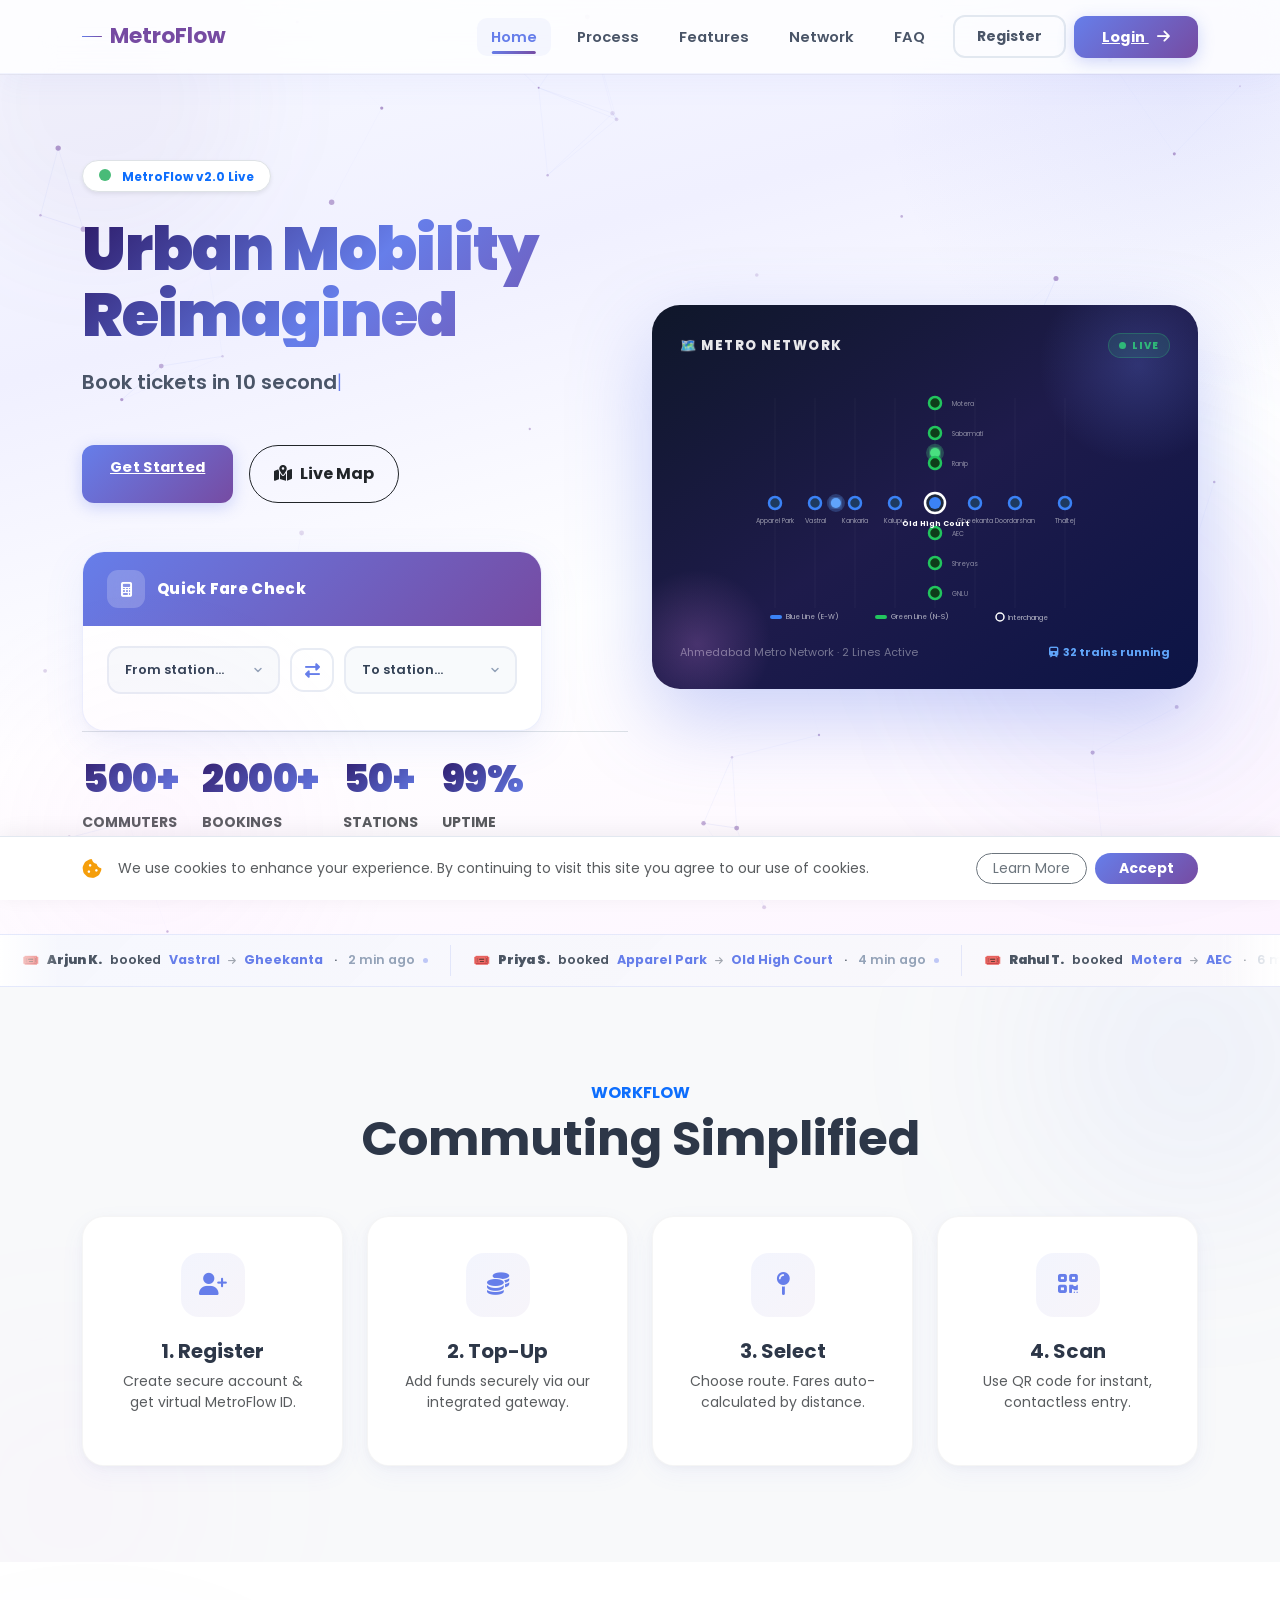
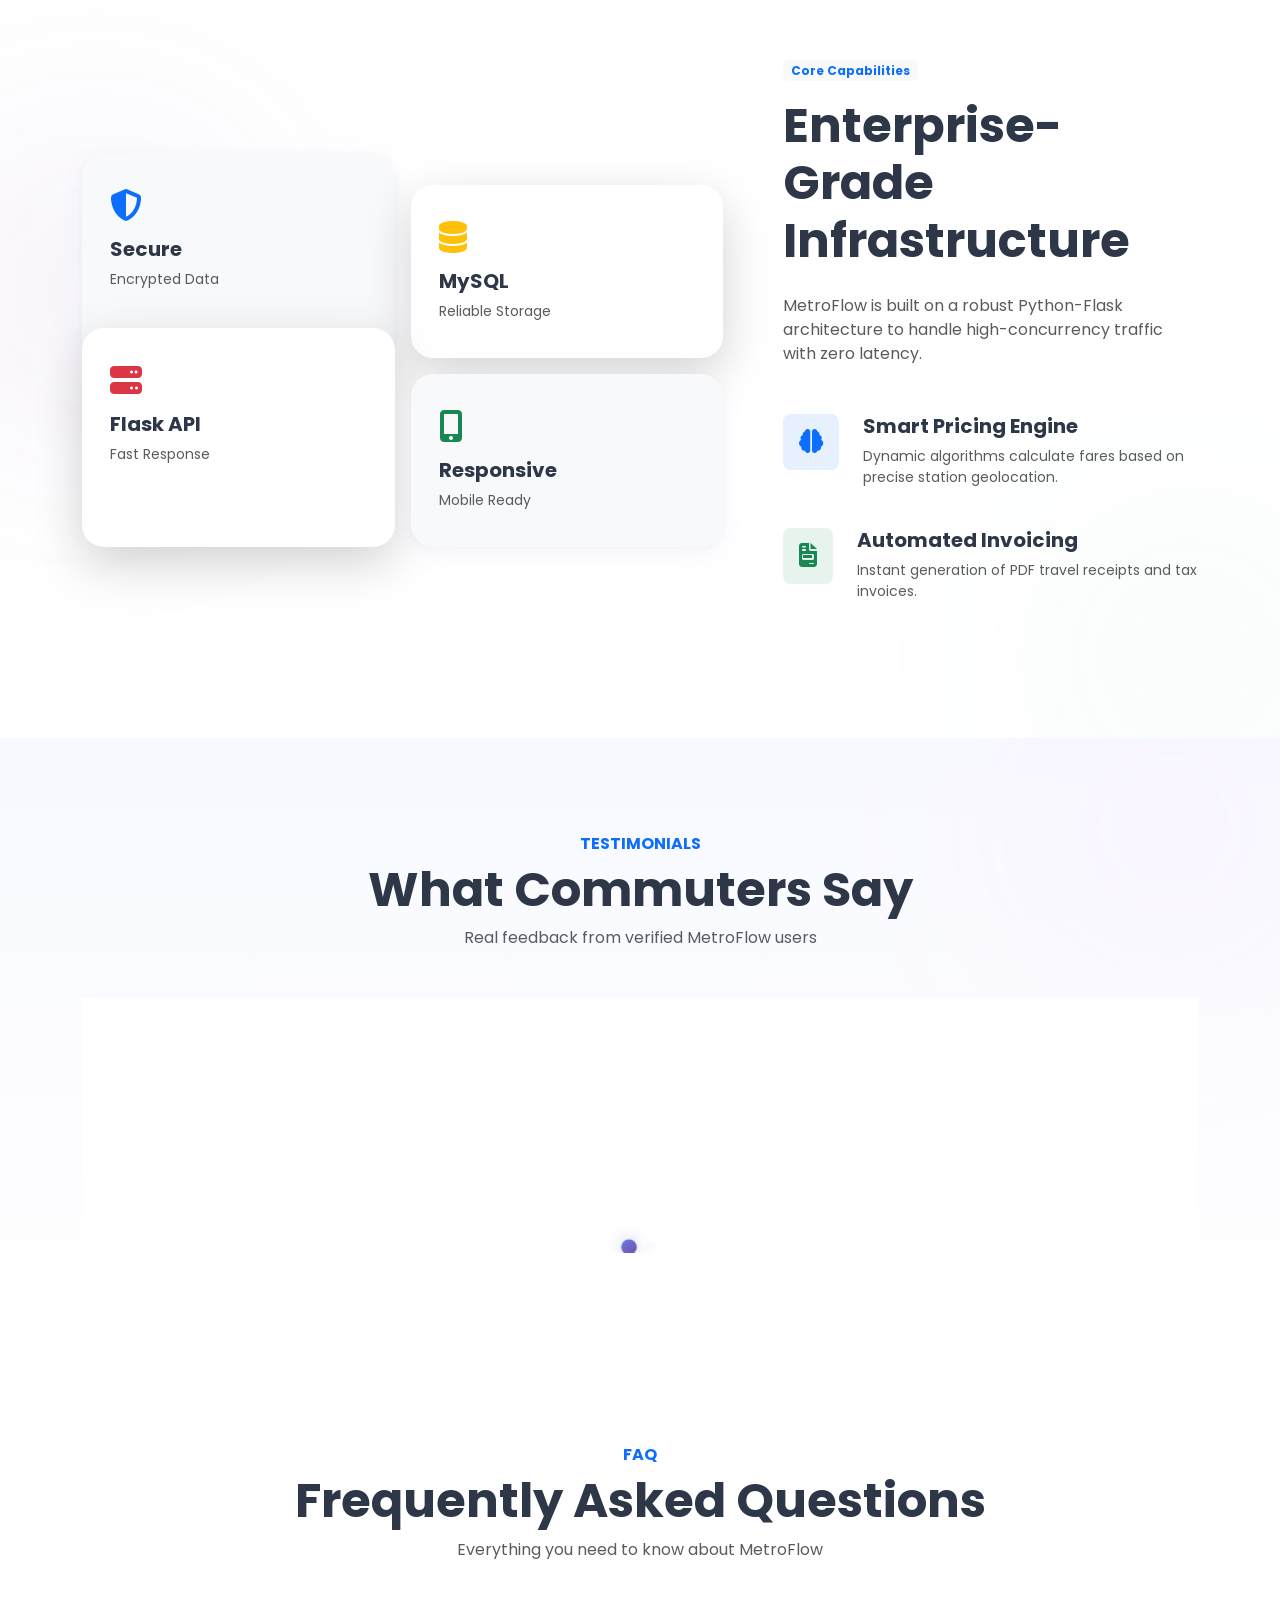
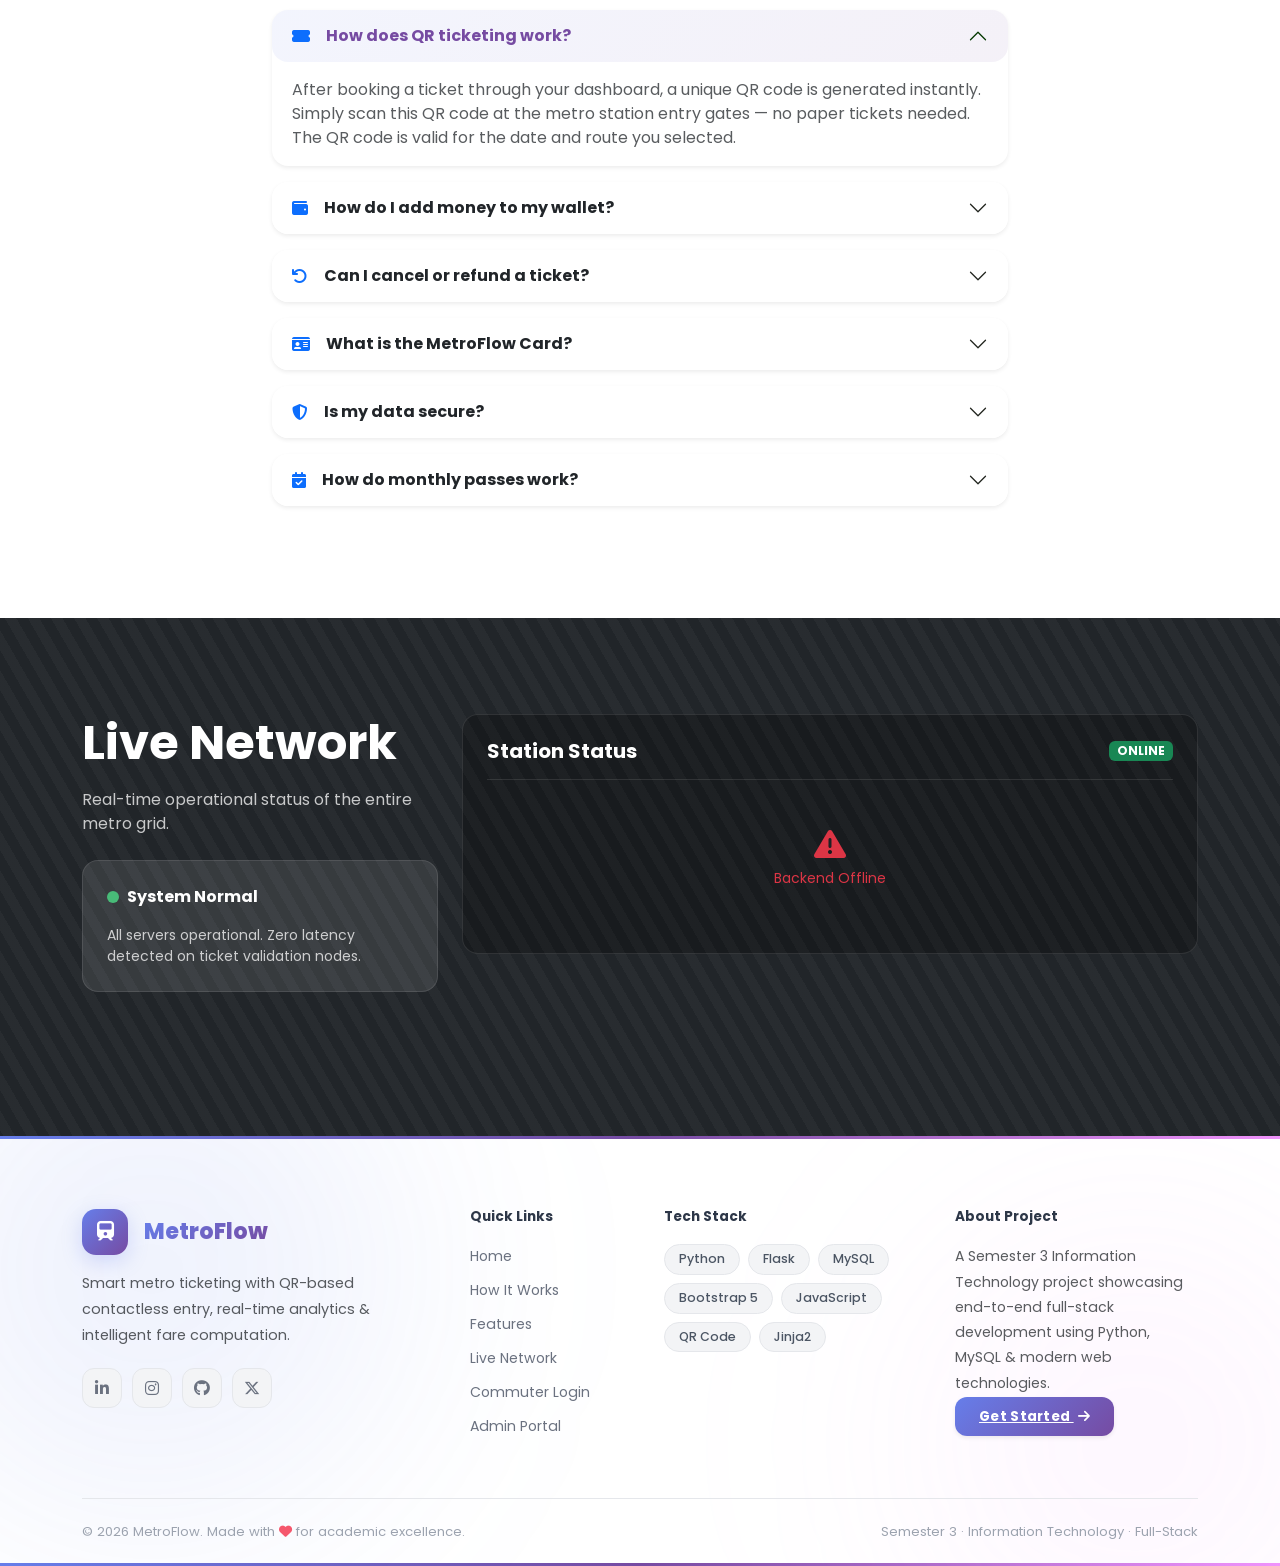
==== commit 46baf95e: "feat: implement login rate limiting, enforce admin role-based access control, and add frontend impro" ====
--- a/frontend/index.html
+++ b/frontend/index.html
@@ -142,76 +142,111 @@
             }
         }
 
-        /* --- Navbar --- */
+        /* --- Navbar (Premium Glassmorphism) --- */
         .navbar {
-            background: rgba(255, 255, 255, 0.9);
-            backdrop-filter: blur(15px);
-            box-shadow: 0 2px 20px rgba(0, 0, 0, 0.05);
-            padding: 15px 0;
+            background: rgba(255, 255, 255, 0.82);
+            backdrop-filter: blur(24px) saturate(180%);
+            -webkit-backdrop-filter: blur(24px) saturate(180%);
+            box-shadow: 0 1px 0 rgba(0,0,0,0.04), 0 8px 32px rgba(102,126,234,0.06);
+            padding: 12px 0;
             transition: all 0.4s ease;
-        }
-
+            border-bottom: 1px solid rgba(102,126,234,0.08);
+        }
+        .navbar.scrolled {
+            background: rgba(255, 255, 255, 0.95);
+            box-shadow: 0 4px 30px rgba(102,126,234,0.1);
+            padding: 8px 0;
+        }
+
+        .navbar-brand {
+            font-size: 1.35rem;
+        }
         .navbar-brand i {
+            background: var(--primary-gradient);
+            -webkit-background-clip: text;
+            -webkit-text-fill-color: transparent;
             animation: float 3s ease-in-out infinite;
             display: inline-block;
+            font-size: 1.4rem;
         }
 
         .nav-link {
             position: relative;
-            font-weight: 500;
-            margin: 0 10px;
-            transition: 0.3s;
-            color: var(--text-dark) !important;
-        }
-
-        /* Underline effect */
+            font-weight: 600;
+            margin: 0 6px;
+            padding: 8px 14px !important;
+            transition: all 0.3s;
+            color: #4a5568 !important;
+            font-size: 0.92rem;
+            border-radius: 10px;
+        }
+
         .nav-link::after {
             content: '';
             position: absolute;
             width: 0;
             height: 3px;
-            bottom: -5px;
-            left: 0;
-            background: #764ba2;
-            transition: width 0.3s;
-            border-radius: 2px;
-        }
-
-        /* Highlighting Logic: Hover OR Active Class */
+            bottom: 2px;
+            left: 50%;
+            transform: translateX(-50%);
+            background: var(--primary-gradient);
+            transition: width 0.3s cubic-bezier(0.34,1.56,0.64,1);
+            border-radius: 3px;
+        }
+
         .nav-link:hover,
         .nav-link.active {
-            color: #764ba2 !important;
+            color: #667eea !important;
+            background: rgba(102,126,234,0.06);
         }
 
         .nav-link:hover::after,
         .nav-link.active::after {
-            width: 100%;
+            width: 60%;
         }
 
         .btn-animated {
-            background: linear-gradient(270deg, #667eea, #764ba2, #667eea);
-            background-size: 200% 200%;
+            background: linear-gradient(135deg, #667eea 0%, #764ba2 100%);
+            background-size: 100% 100%;
             border: none;
             color: white;
-            padding: 12px 30px;
-            border-radius: 50px;
-            font-weight: 600;
-            animation: gradient-flow 6s ease infinite;
-            transition: transform 0.3s, box-shadow 0.3s;
+            padding: 11px 28px;
+            border-radius: 12px;
+            font-weight: 700;
+            font-size: 0.92rem;
+            transition: all 0.3s cubic-bezier(0.34,1.56,0.64,1);
+            box-shadow: 0 4px 16px rgba(102,126,234,0.3);
+            letter-spacing: 0.3px;
         }
 
         .btn-animated:hover {
-            transform: translateY(-3px) scale(1.02);
-            box-shadow: 0 15px 30px rgba(118, 75, 162, 0.4);
+            transform: translateY(-2px) scale(1.03);
+            box-shadow: 0 12px 28px rgba(102,126,234,0.45);
             color: white;
         }
 
-        /* --- Hero --- */
+        /* --- Hero (Premium) --- */
         .hero-section {
-            padding: 180px 0 120px;
-            background: radial-gradient(circle at 80% 20%, #f3f4f6 0%, #fff 60%);
+            padding: 160px 0 100px;
+            background: linear-gradient(165deg, #f8faff 0%, #f0f0ff 30%, #fff 60%, #fdf4ff 100%);
             position: relative;
             overflow: hidden;
+        }
+        .hero-section::before {
+            content: '';
+            position: absolute;
+            top: -200px; right: -200px;
+            width: 600px; height: 600px;
+            background: radial-gradient(circle, rgba(102,126,234,0.08) 0%, transparent 70%);
+            pointer-events: none;
+        }
+        .hero-section::after {
+            content: '';
+            position: absolute;
+            bottom: -150px; left: -100px;
+            width: 500px; height: 500px;
+            background: radial-gradient(circle, rgba(240,147,251,0.06) 0%, transparent 70%);
+            pointer-events: none;
         }
 
         /* Constellation Canvas */
@@ -224,85 +259,106 @@
             pointer-events: none;
         }
 
-        /* Quick Fare Check Widget */
+        /* Quick Fare Check Widget — Premium Redesign */
         .quick-fare-widget {
-            background: rgba(255,255,255,0.75);
-            backdrop-filter: blur(20px);
-            border: 1px solid rgba(255,255,255,0.6);
-            border-radius: 20px;
-            padding: 24px;
-            box-shadow: 0 8px 32px rgba(102,126,234,0.12);
-            margin-top: 32px;
-            max-width: 420px;
+            background: white;
+            border: 1px solid rgba(102,126,234,0.12);
+            border-radius: 22px;
+            padding: 0;
+            box-shadow: 0 4px 6px rgba(0,0,0,0.02), 0 12px 40px rgba(102,126,234,0.1);
+            margin-top: 28px;
+            max-width: 460px;
             position: relative;
             z-index: 2;
-            transition: all 0.3s ease;
+            transition: all 0.4s cubic-bezier(0.34,1.56,0.64,1);
+            overflow: hidden;
         }
         .quick-fare-widget:hover {
-            box-shadow: 0 12px 40px rgba(102,126,234,0.22);
-            transform: translateY(-2px);
+            box-shadow: 0 8px 20px rgba(0,0,0,0.04), 0 20px 50px rgba(102,126,234,0.18);
+            transform: translateY(-4px);
         }
         .qfw-header {
-            display: flex; align-items: center; gap: 10px; margin-bottom: 16px;
+            display: flex; align-items: center; gap: 12px;
+            padding: 18px 24px;
+            background: linear-gradient(135deg, #667eea 0%, #764ba2 100%);
+            margin-bottom: 0;
         }
         .qfw-header i {
-            width: 36px; height: 36px; border-radius: 10px;
-            background: var(--primary-gradient); color: white;
-            display: grid; place-items: center; font-size: 14px;
+            width: 38px; height: 38px; border-radius: 11px;
+            background: rgba(255,255,255,0.2); color: white;
+            display: grid; place-items: center; font-size: 15px;
+            backdrop-filter: blur(8px);
         }
         .qfw-header span {
-            font-size: 14px; font-weight: 800; color: #1e293b;
+            font-size: 15px; font-weight: 800; color: white;
+            letter-spacing: 0.3px;
+        }
+        .qfw-body {
+            padding: 20px 24px 22px;
         }
         .qfw-row {
-            display: flex; gap: 10px; margin-bottom: 12px;
+            display: flex; gap: 10px; margin-bottom: 14px;
+            align-items: stretch;
         }
         .qfw-select {
-            flex: 1; padding: 10px 14px; border: 2px solid #e2e8f0;
-            border-radius: 12px; font-size: 13px; font-weight: 600;
-            font-family: 'Poppins', sans-serif; background: white;
-            color: #334155; outline: none; transition: border-color 0.3s;
+            flex: 1; padding: 12px 16px; border: 2px solid #e8ecf4;
+            border-radius: 14px; font-size: 13px; font-weight: 600;
+            font-family: 'Poppins', sans-serif;
+            background: #f8fafc;
+            color: #334155; outline: none;
+            transition: all 0.3s;
             cursor: pointer; appearance: none;
             background-image: url("data:image/svg+xml,%3Csvg xmlns='http://www.w3.org/2000/svg' width='12' height='12' viewBox='0 0 24 24' fill='none' stroke='%2394a3b8' stroke-width='3' stroke-linecap='round' stroke-linejoin='round'%3E%3Cpolyline points='6 9 12 15 18 9'%3E%3C/polyline%3E%3C/svg%3E");
             background-repeat: no-repeat;
-            background-position: right 12px center;
-            padding-right: 32px;
-        }
-        .qfw-select:focus { border-color: #667eea; }
+            background-position: right 14px center;
+            padding-right: 34px;
+        }
+        .qfw-select:focus {
+            border-color: #667eea;
+            background: white;
+            box-shadow: 0 0 0 3px rgba(102,126,234,0.1);
+        }
         .qfw-swap {
-            width: 40px; height: 40px; border-radius: 12px; border: 2px solid #e2e8f0;
-            background: white; color: #667eea; cursor: pointer; font-size: 14px;
-            display: grid; place-items: center; transition: all 0.3s;
+            width: 44px; height: 44px; border-radius: 14px;
+            border: 2px solid #e8ecf4;
+            background: white; color: #667eea; cursor: pointer; font-size: 15px;
+            display: grid; place-items: center;
+            transition: all 0.4s cubic-bezier(0.34,1.56,0.64,1);
             flex-shrink: 0;
+            align-self: center;
         }
         .qfw-swap:hover {
             background: var(--primary-gradient); color: white; border-color: transparent;
-            transform: rotate(180deg);
+            transform: rotate(180deg) scale(1.08);
+            box-shadow: 0 4px 16px rgba(102,126,234,0.35);
         }
         .qfw-result {
             background: linear-gradient(135deg, rgba(102,126,234,0.06), rgba(118,75,162,0.04));
-            border-radius: 14px; padding: 14px 18px;
+            border: 1px solid rgba(102,126,234,0.08);
+            border-radius: 16px; padding: 16px 20px;
             display: none; align-items: center; gap: 14px;
             animation: fadeInUp 0.4s ease;
         }
         .qfw-result.show { display: flex; }
         .qfw-fare-big {
-            font-size: 28px; font-weight: 900;
+            font-size: 30px; font-weight: 900;
             background: var(--primary-gradient);
             -webkit-background-clip: text; -webkit-text-fill-color: transparent;
             background-clip: text;
         }
-        .qfw-meta { font-size: 11px; color: #94a3b8; }
+        .qfw-meta { font-size: 12px; color: #94a3b8; font-weight: 500; }
         .qfw-meta span { color: #667eea; font-weight: 700; }
 
         .hero-title {
             font-size: 3.8rem;
-            font-weight: 800;
-            line-height: 1.1;
-            margin-bottom: 25px;
-            background: var(--primary-gradient);
+            font-weight: 900;
+            line-height: 1.08;
+            margin-bottom: 20px;
+            background: linear-gradient(135deg, #2d1b69 0%, #667eea 50%, #764ba2 100%);
             -webkit-background-clip: text;
             background-clip: text;
             -webkit-text-fill-color: transparent;
+            letter-spacing: -1px;
         }
 
         .hero-img-wrapper {
@@ -313,26 +369,26 @@
 
         .hero-card-float {
             position: absolute;
-            background: white;
+            background: rgba(255,255,255,0.9);
+            backdrop-filter: blur(16px);
             padding: 15px 25px;
-            border-radius: 15px;
-            box-shadow: 0 15px 35px rgba(0, 0, 0, 0.1);
+            border-radius: 18px;
+            box-shadow: 0 8px 32px rgba(0, 0, 0, 0.08);
             display: flex;
             align-items: center;
             gap: 15px;
             z-index: 3;
             animation: float 5s ease-in-out infinite;
-            border: 1px solid rgba(255, 255, 255, 0.5);
-            backdrop-filter: blur(5px);
-        }
-
-        /* --- Feature Cards --- */
+            border: 1px solid rgba(255, 255, 255, 0.6);
+        }
+
+        /* --- Feature Cards (Premium) --- */
         .feature-card {
             background: white;
-            padding: 40px 30px;
-            border-radius: 20px;
-            border: 1px solid rgba(0, 0, 0, 0.03);
-            box-shadow: var(--card-shadow);
+            padding: 36px 28px;
+            border-radius: 22px;
+            border: 1px solid rgba(0, 0, 0, 0.04);
+            box-shadow: 0 2px 8px rgba(0,0,0,0.03), 0 8px 24px rgba(102,126,234,0.06);
             transition: all 0.4s cubic-bezier(0.175, 0.885, 0.32, 1.275);
             height: 100%;
             position: relative;
@@ -345,7 +401,7 @@
             top: 0;
             left: 0;
             width: 100%;
-            height: 5px;
+            height: 4px;
             background: var(--primary-gradient);
             transform: scaleX(0);
             transform-origin: left;
@@ -353,8 +409,9 @@
         }
 
         .feature-card:hover {
-            transform: translateY(-10px);
-            box-shadow: var(--hover-shadow);
+            transform: translateY(-8px);
+            box-shadow: 0 12px 40px rgba(102,126,234,0.15);
+            border-color: rgba(102,126,234,0.1);
         }
 
         .feature-card:hover::before {
@@ -362,22 +419,23 @@
         }
 
         .icon-circle {
-            width: 70px;
-            height: 70px;
-            border-radius: 50%;
-            background: #f7fafc;
+            width: 64px;
+            height: 64px;
+            border-radius: 18px;
+            background: linear-gradient(135deg, rgba(102,126,234,0.08), rgba(118,75,162,0.06));
             display: grid;
             place-items: center;
-            font-size: 1.5rem;
-            color: #764ba2;
-            margin-bottom: 25px;
-            transition: 0.4s;
+            font-size: 1.4rem;
+            color: #667eea;
+            margin-bottom: 22px;
+            transition: all 0.4s cubic-bezier(0.34,1.56,0.64,1);
         }
 
         .feature-card:hover .icon-circle {
             background: var(--primary-gradient);
             color: white;
-            transform: rotateY(180deg);
+            transform: scale(1.1) rotate(-5deg);
+            box-shadow: 0 6px 20px rgba(102,126,234,0.3);
         }
 
         /* --- Live Network --- */
@@ -408,13 +466,14 @@
 
         /* --- Stats Counter --- */
         .stat-number {
-            font-size: 2.5rem;
-            font-weight: 800;
+            font-size: 2.4rem;
+            font-weight: 900;
             color: #2d3748;
-            background: var(--primary-gradient);
+            background: linear-gradient(135deg, #2d1b69 0%, #667eea 100%);
             -webkit-background-clip: text;
             background-clip: text;
             -webkit-text-fill-color: transparent;
+            letter-spacing: -0.5px;
         }
 
         /* ========================================
@@ -909,13 +968,15 @@
                     <li class="nav-item"><a class="nav-link" href="#network">Network</a></li>
                     <li class="nav-item"><a class="nav-link" href="#faq">FAQ</a></li>
                     <li class="nav-item ms-lg-2">
-                        <a href="register.html" class="btn btn-outline-dark rounded-pill px-3 py-2 fw-bold"
-                            style="font-size: 0.9rem;">
+                        <a href="register.html" class="btn fw-bold"
+                            style="font-size: 0.88rem; padding: 9px 22px; border-radius: 12px; border: 2px solid #e2e8f0; color: #4a5568; transition: all 0.3s;"
+                            onmouseover="this.style.borderColor='#667eea';this.style.color='#667eea';this.style.background='rgba(102,126,234,0.04)'"
+                            onmouseout="this.style.borderColor='#e2e8f0';this.style.color='#4a5568';this.style.background='transparent'">
                             Register
                         </a>
                     </li>
                     <li class="nav-item ms-lg-2">
-                        <a href="login.html" class="btn-animated shadow-lg">
+                        <a href="login.html" class="btn-animated">
                             Login <i class="fas fa-arrow-right ms-2"></i>
                         </a>
                     </li>
@@ -962,24 +1023,26 @@
                                 <i class="fas fa-calculator"></i>
                                 <span>Quick Fare Check</span>
                             </div>
-                            <div class="qfw-row">
-                                <select class="qfw-select" id="qfwSource">
-                                    <option value="" disabled selected>From station...</option>
-                                </select>
-                                <button class="qfw-swap" onclick="swapQfw()" title="Swap stations">
-                                    <i class="fas fa-exchange-alt"></i>
-                                </button>
-                                <select class="qfw-select" id="qfwDest">
-                                    <option value="" disabled selected>To station...</option>
-                                </select>
-                            </div>
-                            <div class="qfw-result" id="qfwResult">
-                                <div>
-                                    <div class="qfw-fare-big" id="qfwFare">₹0</div>
-                                    <div class="qfw-meta"><span id="qfwTime">0 min</span> · <span id="qfwDist">0 km</span></div>
+                            <div class="qfw-body">
+                                <div class="qfw-row">
+                                    <select class="qfw-select" id="qfwSource">
+                                        <option value="" disabled selected>From station...</option>
+                                    </select>
+                                    <button class="qfw-swap" onclick="swapQfw()" title="Swap stations">
+                                        <i class="fas fa-exchange-alt"></i>
+                                    </button>
+                                    <select class="qfw-select" id="qfwDest">
+                                        <option value="" disabled selected>To station...</option>
+                                    </select>
                                 </div>
-                                <div style="margin-left:auto;text-align:right;">
-                                    <a href="login.html" class="btn btn-sm text-white fw-bold" style="background:var(--primary-gradient);border:none;border-radius:50px;padding:8px 20px;font-size:12px;">Book Now →</a>
+                                <div class="qfw-result" id="qfwResult">
+                                    <div>
+                                        <div class="qfw-fare-big" id="qfwFare">₹0</div>
+                                        <div class="qfw-meta"><span id="qfwTime">0 min</span> · <span id="qfwDist">0 km</span></div>
+                                    </div>
+                                    <div style="margin-left:auto;text-align:right;">
+                                        <a href="login.html" class="btn btn-sm text-white fw-bold" style="background:var(--primary-gradient);border:none;border-radius:12px;padding:10px 22px;font-size:12px;box-shadow:0 4px 12px rgba(102,126,234,0.3);transition:all 0.3s;" onmouseover="this.style.transform='translateY(-1px)';this.style.boxShadow='0 6px 20px rgba(102,126,234,0.4)'" onmouseout="this.style.transform='';this.style.boxShadow='0 4px 12px rgba(102,126,234,0.3)'">Book Now →</a>
+                                    </div>
                                 </div>
                             </div>
                         </div>
@@ -2297,6 +2360,43 @@
             document.head.appendChild(rs);
         })();
 
+        // ═══════════════════════════════════════════════════
+        // Round 3: Animated Cursor Trail (Stripe-inspired)
+        // ═══════════════════════════════════════════════════
+        (() => {
+            if (window.innerWidth < 768) return; // no trail on mobile
+            const TRAIL_LENGTH = 12;
+            const dots = [];
+
+            for (let i = 0; i < TRAIL_LENGTH; i++) {
+                const dot = document.createElement('div');
+                dot.className = 'cursor-trail-dot';
+                const scale = 1 - (i / TRAIL_LENGTH) * 0.7;
+                const opacity = 1 - (i / TRAIL_LENGTH);
+                dot.style.cssText += `transform:scale(${scale});opacity:${opacity};`;
+                document.body.appendChild(dot);
+                dots.push({ el: dot, x: 0, y: 0 });
+            }
+
+            let mouseX = 0, mouseY = 0;
+            document.addEventListener('mousemove', e => {
+                mouseX = e.clientX;
+                mouseY = e.clientY;
+            });
+
+            function animate() {
+                dots.forEach((dot, i) => {
+                    const prev = i === 0 ? { x: mouseX, y: mouseY } : dots[i - 1];
+                    dot.x += (prev.x - dot.x) * 0.35;
+                    dot.y += (prev.y - dot.y) * 0.35;
+                    dot.el.style.left = dot.x - 6 + 'px';
+                    dot.el.style.top = dot.y - 6 + 'px';
+                });
+                requestAnimationFrame(animate);
+            }
+            animate();
+        })();
+
     </script>
 </body>
 
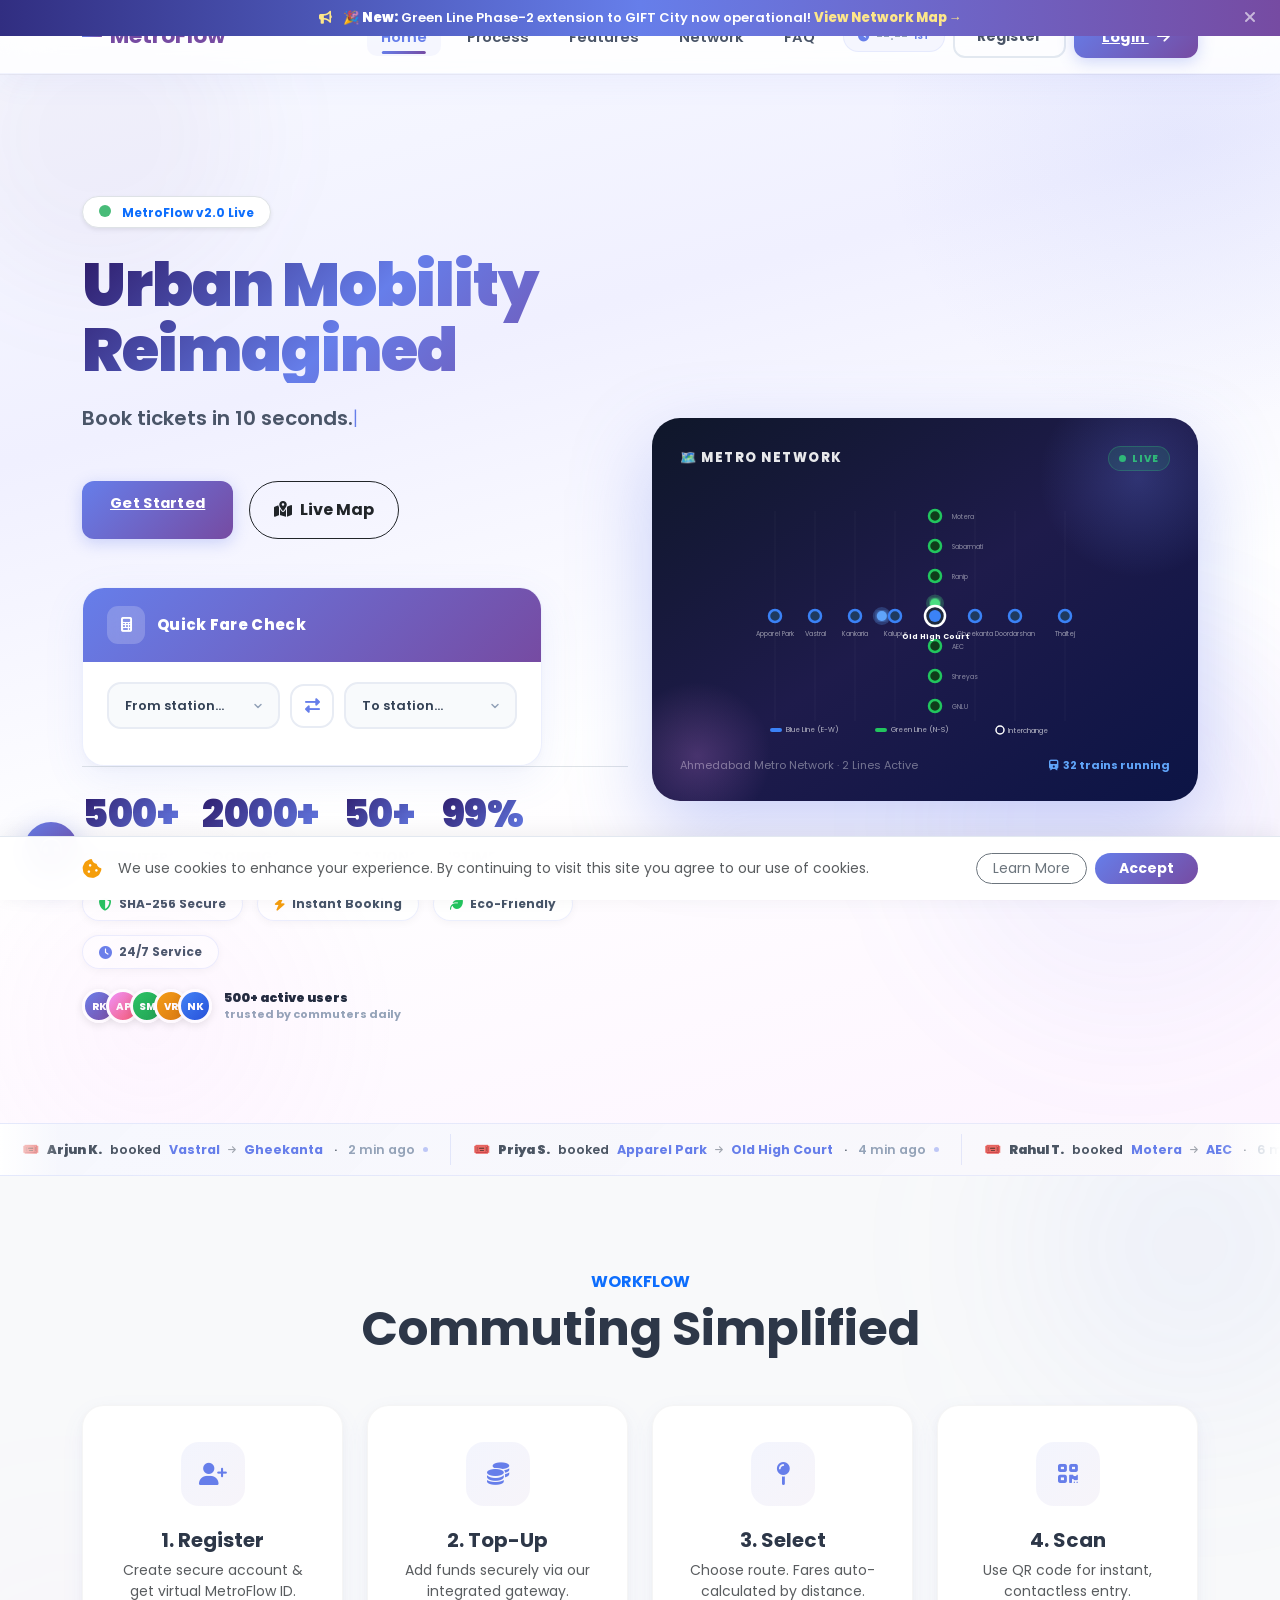
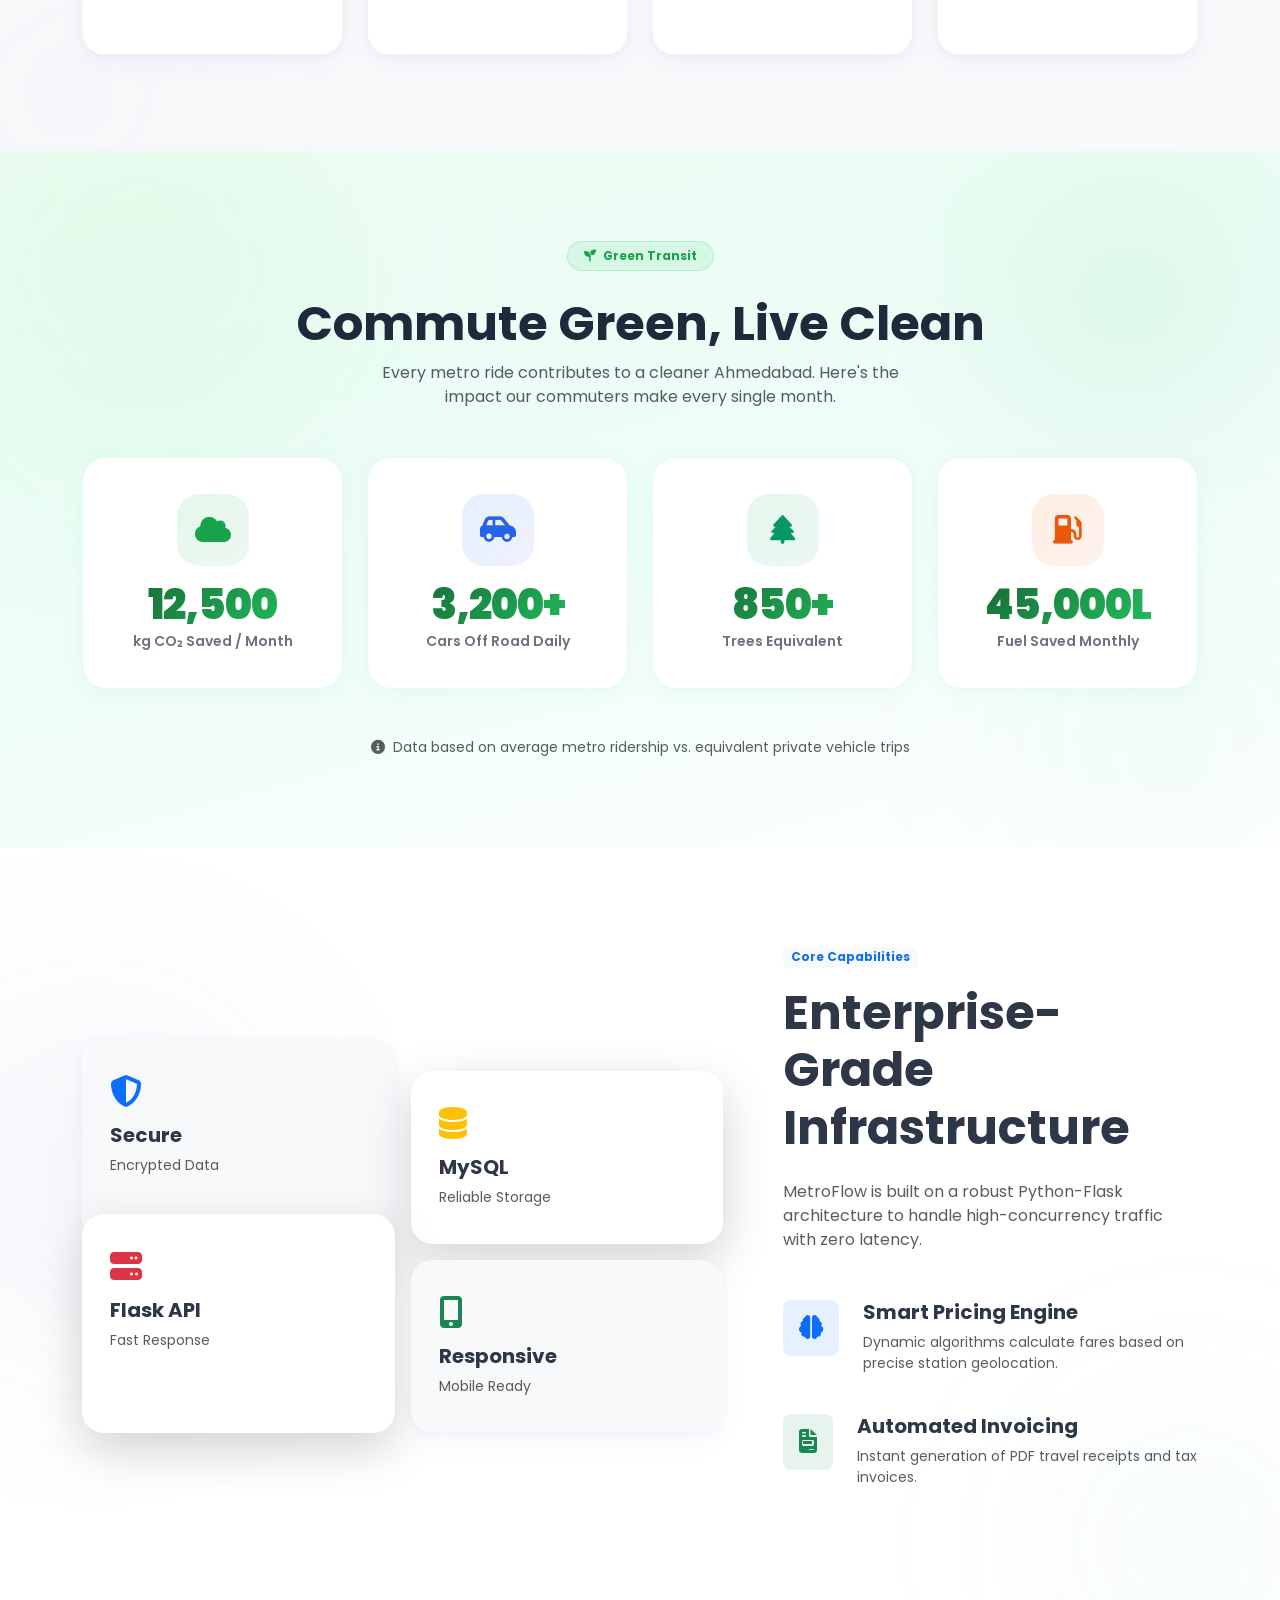
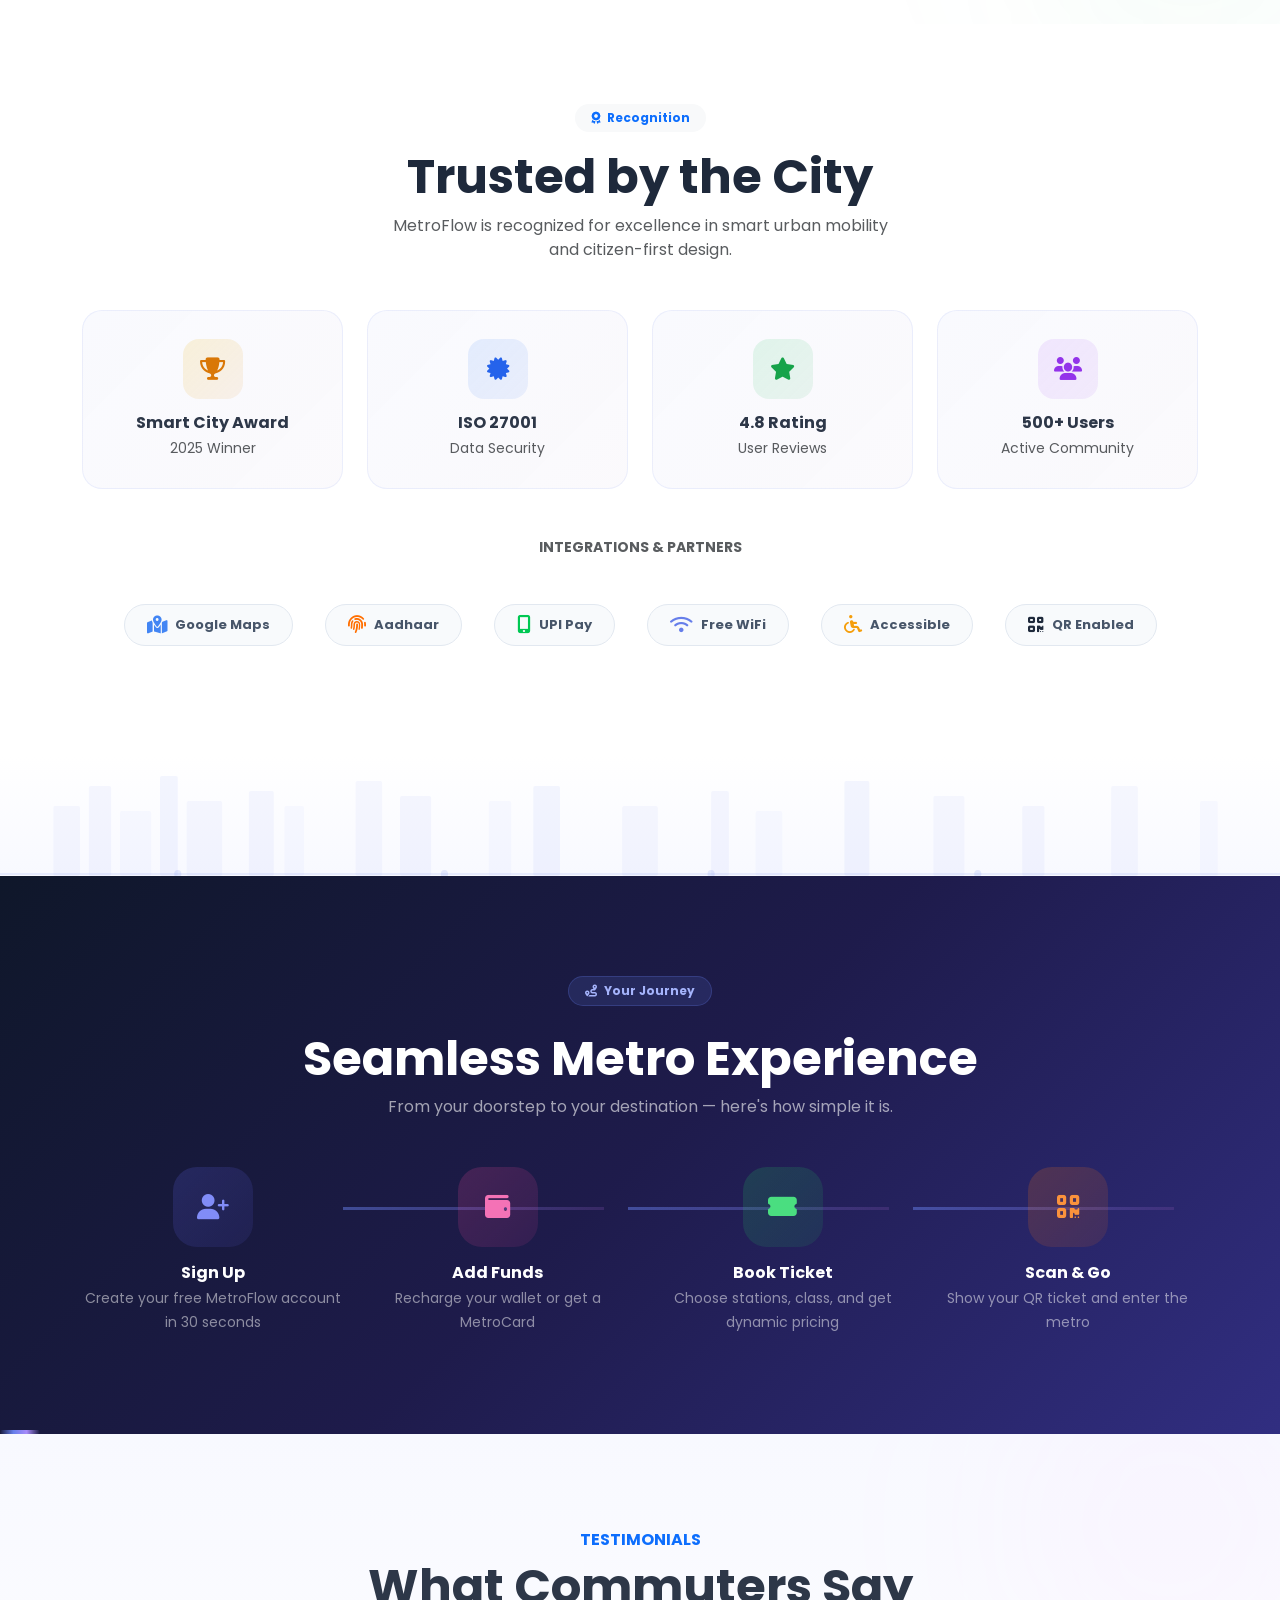
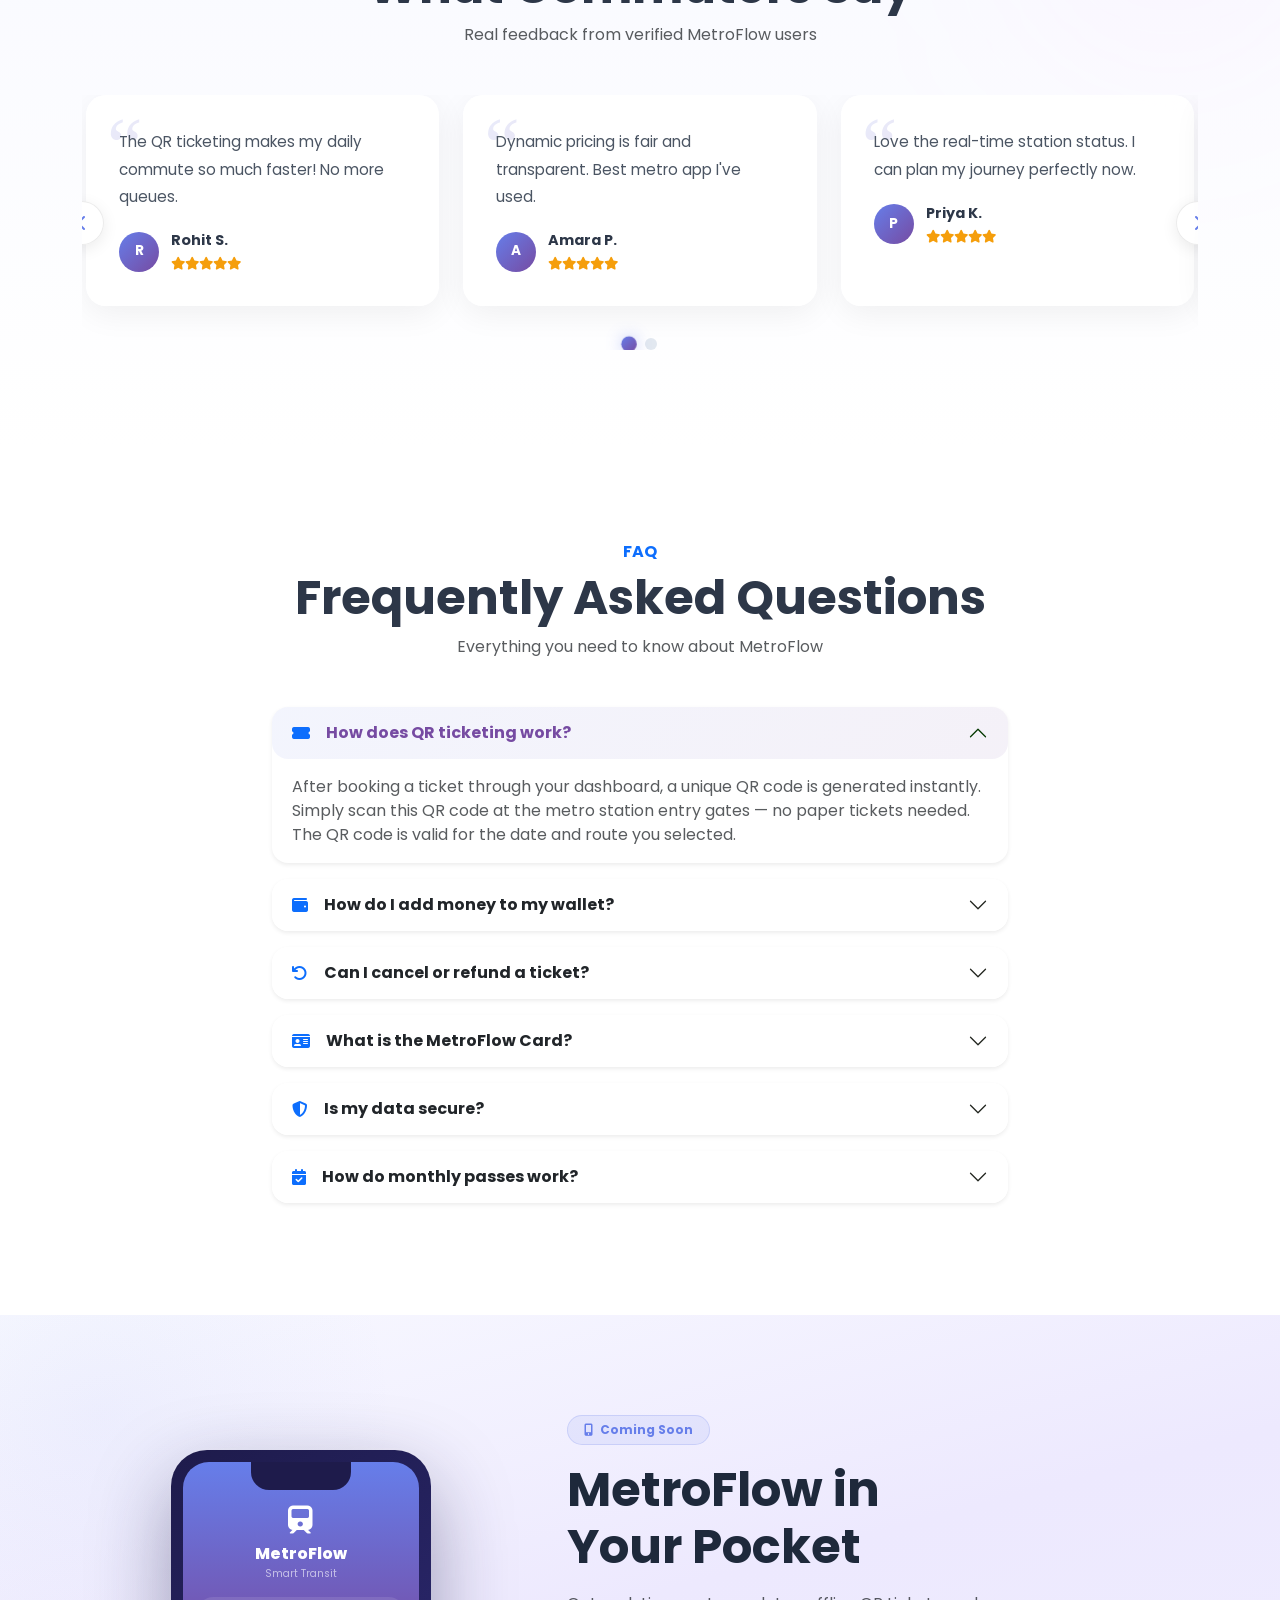
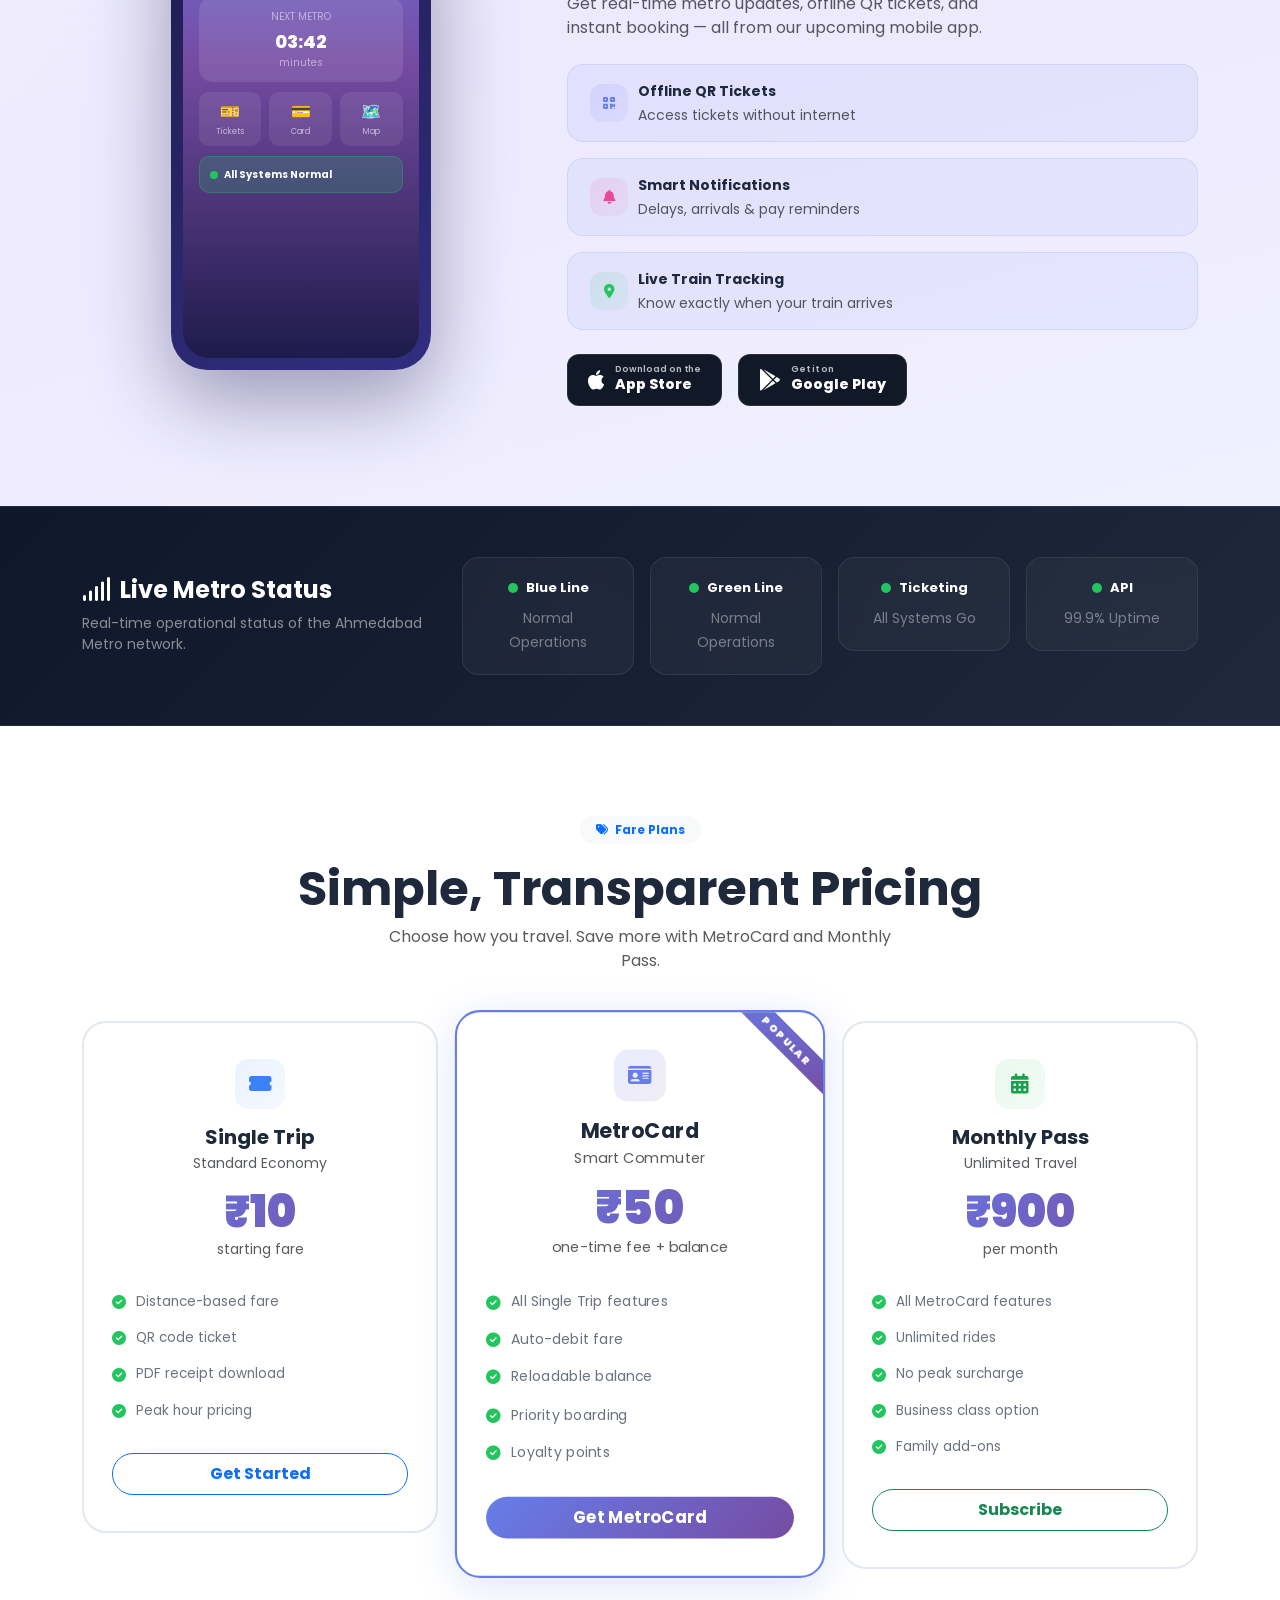
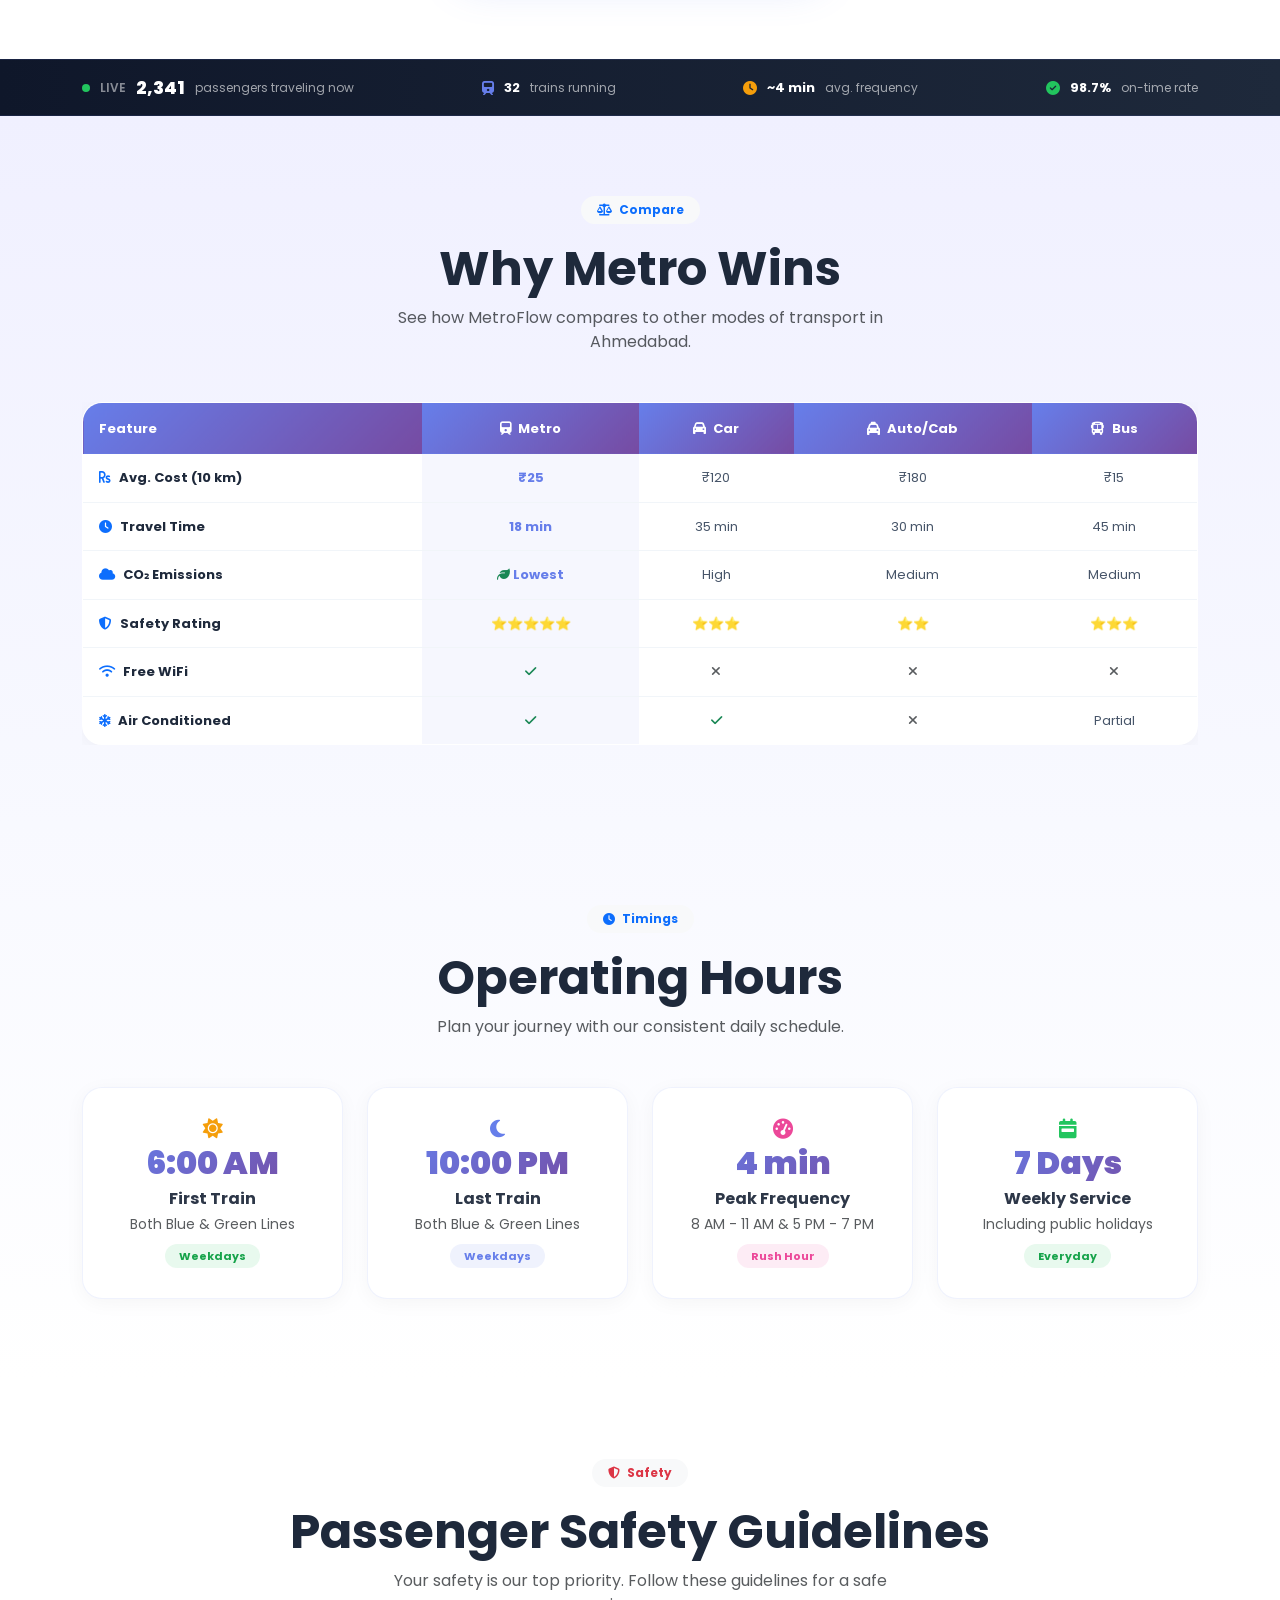
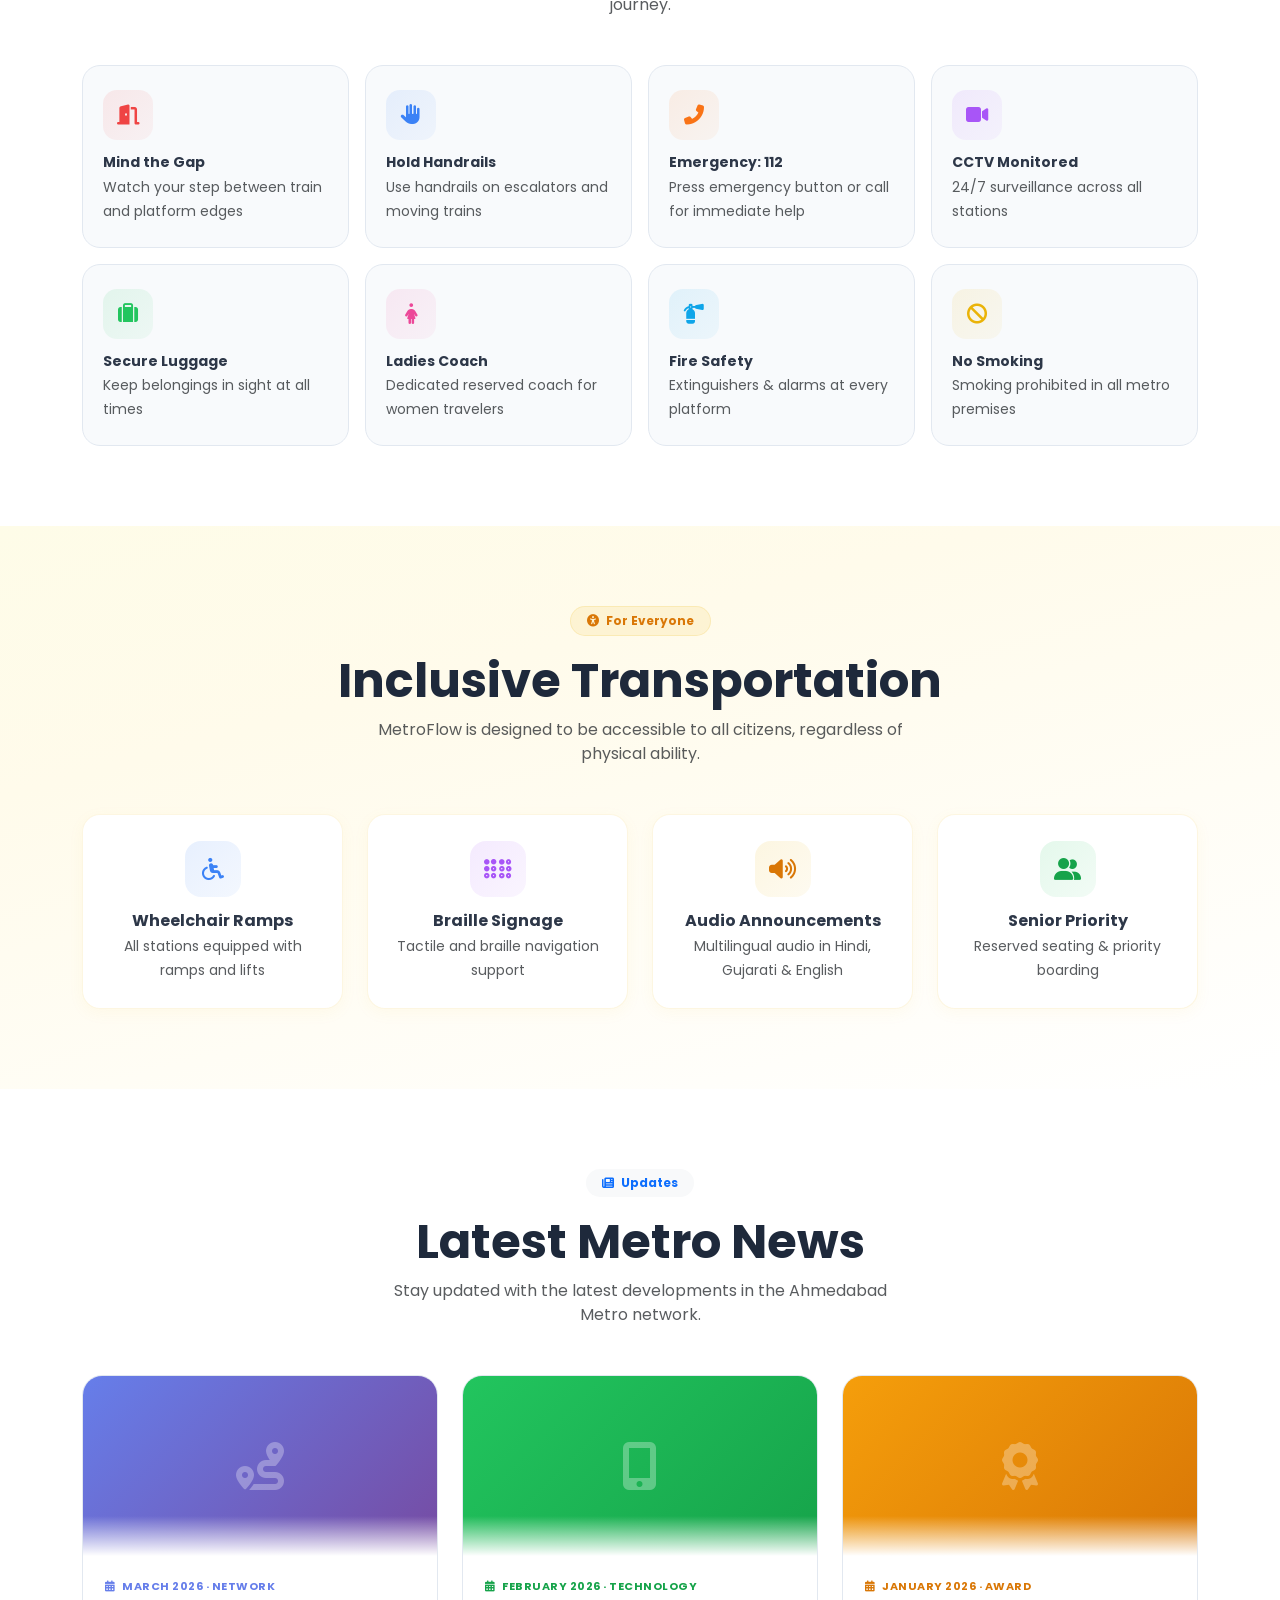
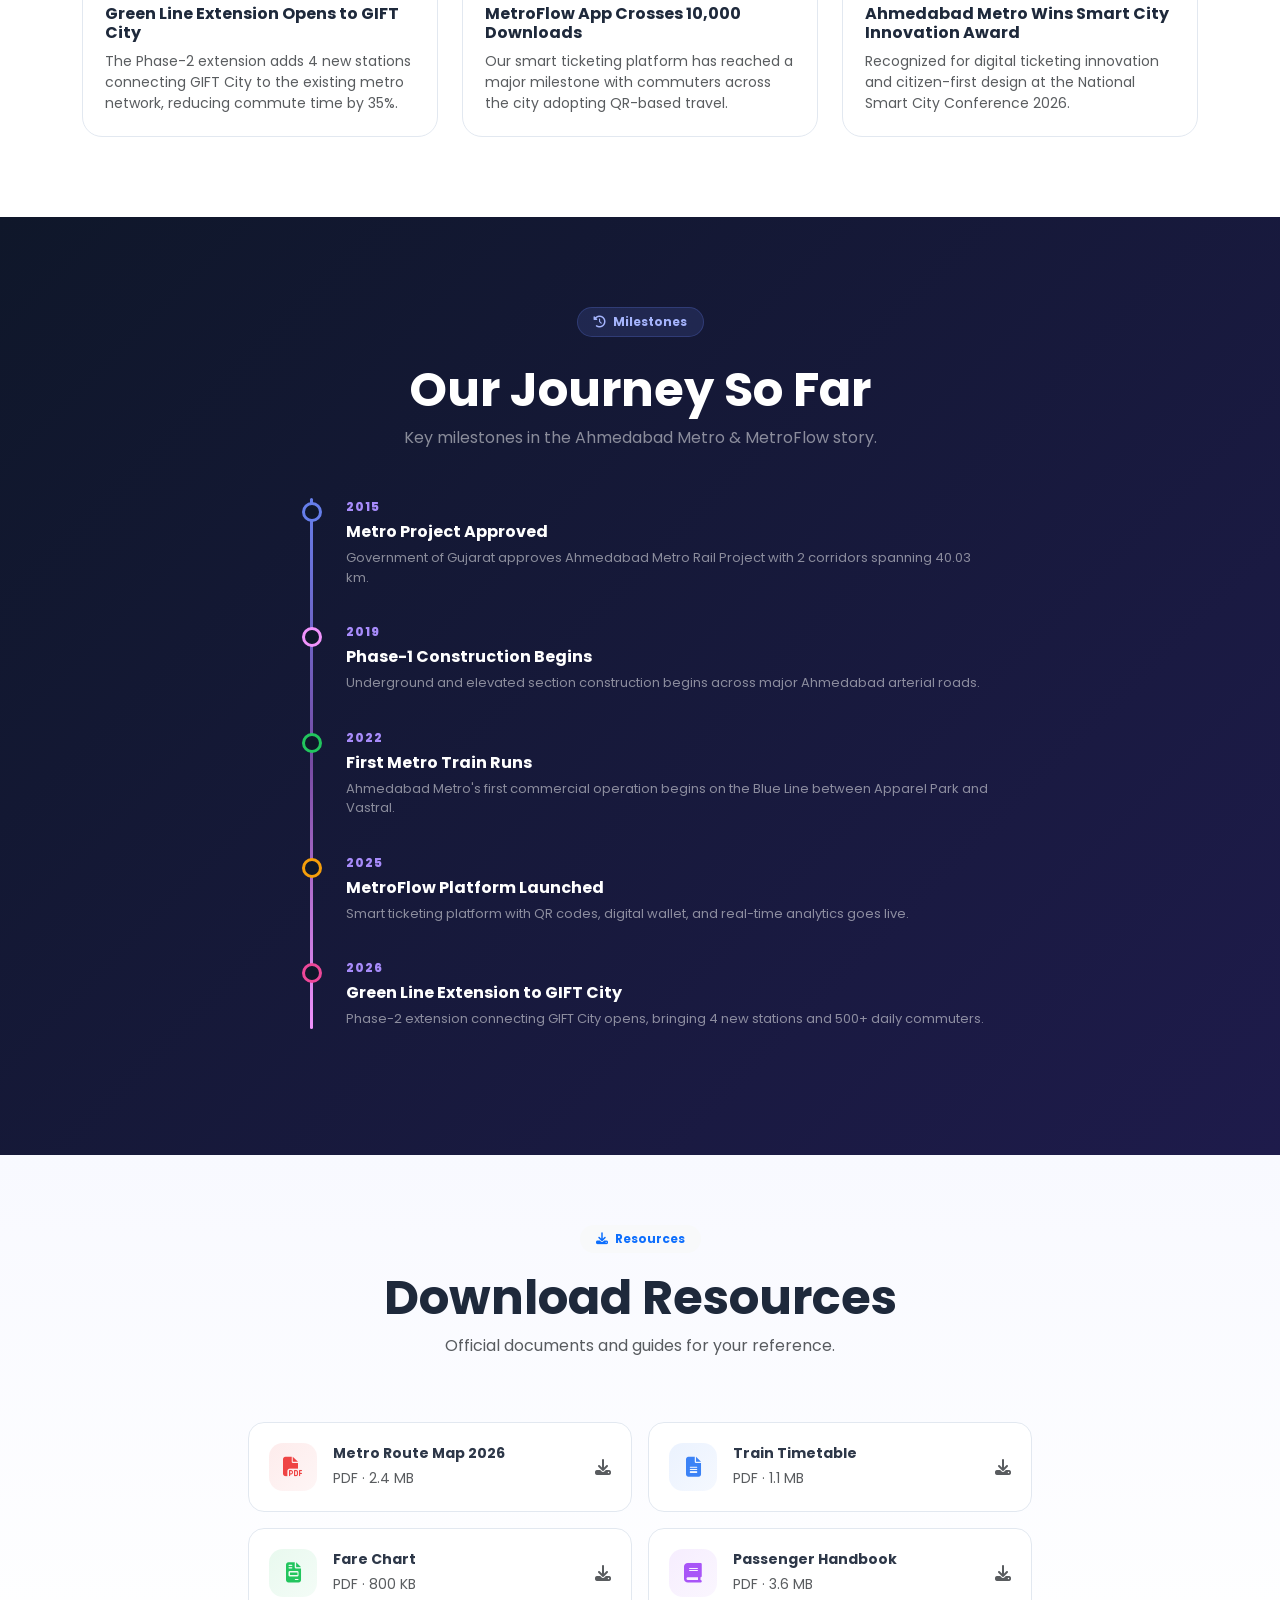
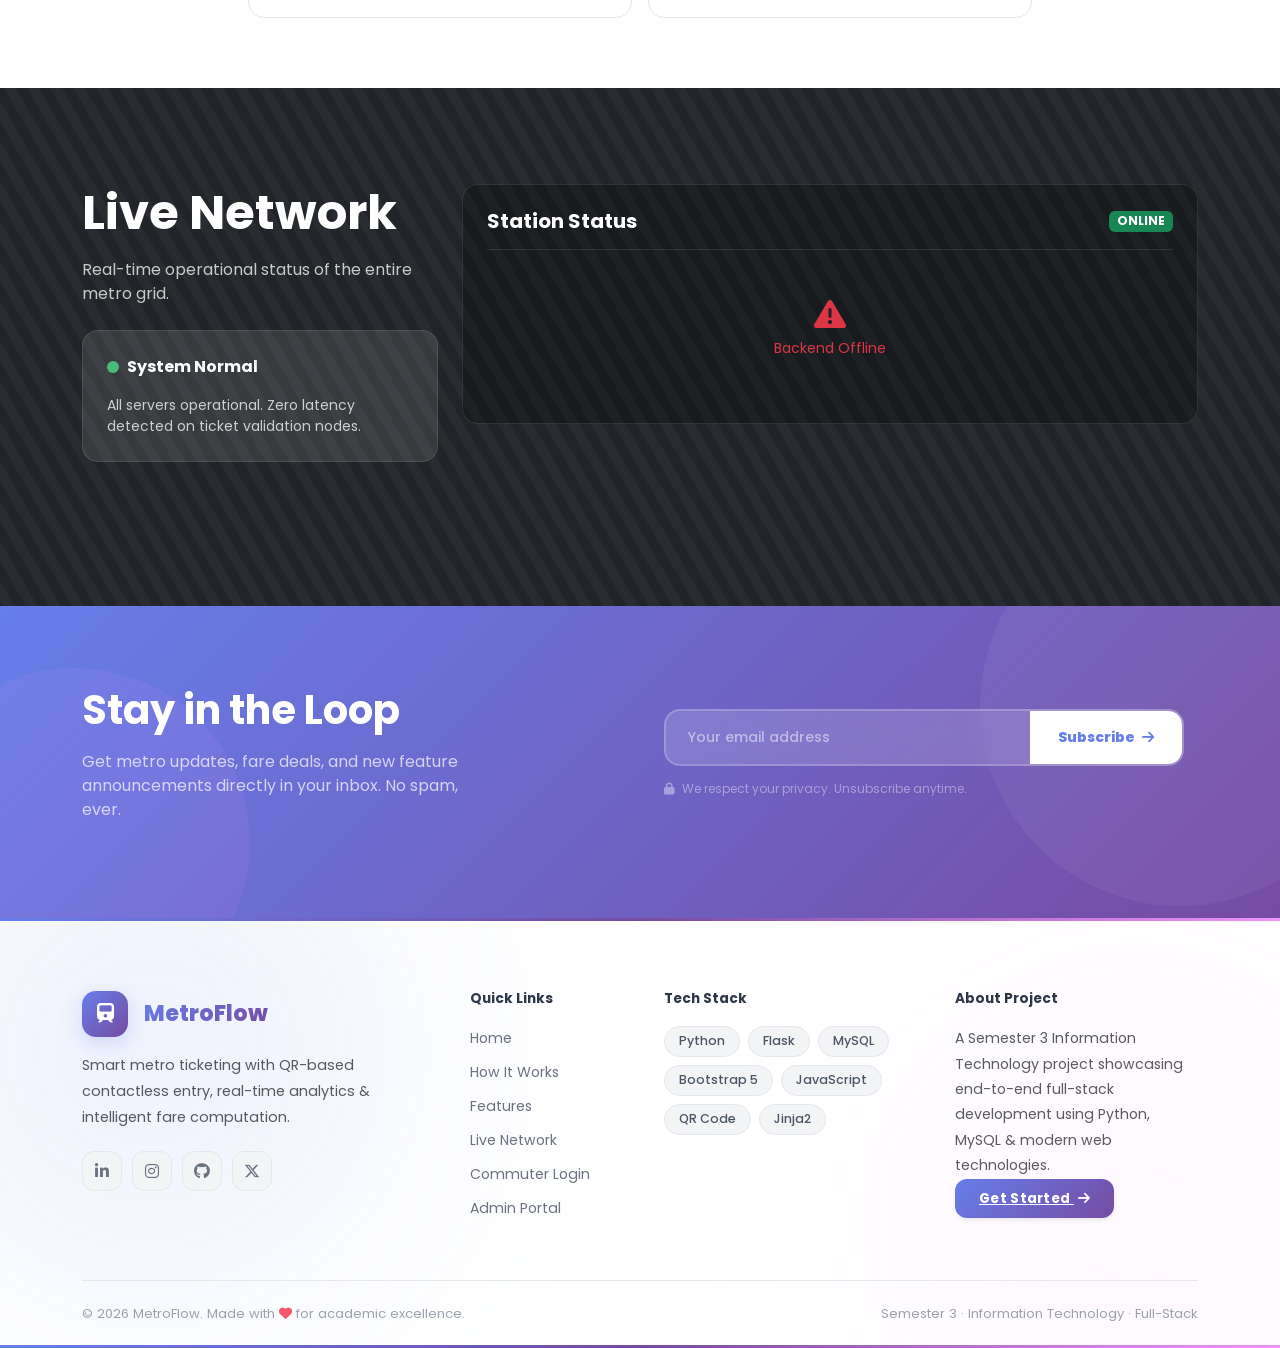
==== commit 8a625cd3: "feat: initialize frontend with responsive MetroFlow landing page and interactive UI components" ====
--- a/frontend/index.html
+++ b/frontend/index.html
@@ -934,11 +934,1006 @@
             z-index: 9999;
             transition: transform 0.4s ease;
         }
+
+        /* ═══════════════════════════════════════════
+           HERO TRUST BADGES
+           ═══════════════════════════════════════════ */
+        .hero-trust-badges {
+            display: flex;
+            gap: 14px;
+            flex-wrap: wrap;
+            margin-top: 18px;
+        }
+        .hero-trust-badge {
+            display: inline-flex;
+            align-items: center;
+            gap: 7px;
+            background: rgba(255,255,255,0.8);
+            backdrop-filter: blur(12px);
+            border: 1px solid rgba(102,126,234,0.12);
+            border-radius: 50px;
+            padding: 7px 16px;
+            font-size: 12px;
+            font-weight: 700;
+            color: #475569;
+            transition: all 0.3s ease;
+            box-shadow: 0 2px 8px rgba(0,0,0,0.04);
+        }
+        .hero-trust-badge:hover {
+            transform: translateY(-2px);
+            box-shadow: 0 6px 20px rgba(102,126,234,0.15);
+            border-color: rgba(102,126,234,0.3);
+        }
+        .hero-trust-badge i {
+            font-size: 13px;
+        }
+        .hero-user-stack {
+            display: flex;
+            align-items: center;
+            gap: 0;
+            margin-top: 20px;
+        }
+        .hero-user-stack .avatar-dot {
+            width: 34px;
+            height: 34px;
+            border-radius: 50%;
+            border: 3px solid white;
+            display: grid;
+            place-items: center;
+            font-size: 10px;
+            font-weight: 800;
+            color: white;
+            margin-left: -10px;
+            box-shadow: 0 2px 8px rgba(0,0,0,0.1);
+            transition: transform 0.3s ease;
+        }
+        .hero-user-stack .avatar-dot:first-child { margin-left: 0; }
+        .hero-user-stack .avatar-dot:hover { transform: scale(1.15) translateY(-4px); z-index: 2; }
+        .hero-user-stack .avatar-count {
+            margin-left: 12px;
+            font-size: 12.5px;
+            font-weight: 700;
+            color: #475569;
+            line-height: 1.3;
+        }
+
+        /* ═══════════════════════════════════════════
+           ECO-IMPACT / SUSTAINABILITY SECTION
+           ═══════════════════════════════════════════ */
+        .eco-section {
+            background: linear-gradient(165deg, #f0fdf4 0%, #ecfdf5 30%, #f0fdf9 60%, #fff 100%);
+            position: relative;
+            overflow: hidden;
+            padding: 90px 0;
+        }
+        .eco-section::before {
+            content: '';
+            position: absolute;
+            top: -100px;
+            right: -100px;
+            width: 500px;
+            height: 500px;
+            background: radial-gradient(circle, rgba(34,197,94,0.08) 0%, transparent 70%);
+            pointer-events: none;
+        }
+        .eco-stat-card {
+            background: white;
+            border-radius: 24px;
+            padding: 36px 28px;
+            text-align: center;
+            border: 1px solid rgba(34,197,94,0.1);
+            box-shadow: 0 4px 20px rgba(34,197,94,0.06);
+            transition: all 0.4s cubic-bezier(0.175,0.885,0.32,1.275);
+            position: relative;
+            overflow: hidden;
+        }
+        .eco-stat-card::before {
+            content: '';
+            position: absolute;
+            top: 0;
+            left: 0;
+            width: 100%;
+            height: 4px;
+            background: linear-gradient(90deg, #22c55e, #16a34a, #15803d);
+            transform: scaleX(0);
+            transform-origin: left;
+            transition: transform 0.4s ease;
+        }
+        .eco-stat-card:hover {
+            transform: translateY(-10px);
+            box-shadow: 0 16px 40px rgba(34,197,94,0.15);
+        }
+        .eco-stat-card:hover::before { transform: scaleX(1); }
+        .eco-icon {
+            width: 72px;
+            height: 72px;
+            border-radius: 22px;
+            display: grid;
+            place-items: center;
+            font-size: 1.8rem;
+            margin: 0 auto 18px;
+            transition: all 0.4s ease;
+        }
+        .eco-stat-card:hover .eco-icon {
+            transform: scale(1.1) rotate(-5deg);
+            box-shadow: 0 8px 24px rgba(34,197,94,0.3);
+        }
+        .eco-number {
+            font-size: 2.6rem;
+            font-weight: 900;
+            line-height: 1;
+            margin-bottom: 6px;
+            background: linear-gradient(135deg, #166534, #22c55e);
+            -webkit-background-clip: text;
+            background-clip: text;
+            -webkit-text-fill-color: transparent;
+            letter-spacing: -1px;
+        }
+        .eco-label { font-size: 14px; font-weight: 600; color: #6b7280; }
+
+        /* ═══════════════════════════════════════════
+           TRUST / ACHIEVEMENTS SECTION
+           ═══════════════════════════════════════════ */
+        .trust-section {
+            background: #fff;
+            padding: 80px 0;
+            position: relative;
+            overflow: hidden;
+        }
+        .trust-badge-card {
+            background: linear-gradient(135deg, rgba(102,126,234,0.04), rgba(118,75,162,0.03));
+            border: 1px solid rgba(102,126,234,0.1);
+            border-radius: 20px;
+            padding: 28px 22px;
+            text-align: center;
+            transition: all 0.4s cubic-bezier(0.175,0.885,0.32,1.275);
+        }
+        .trust-badge-card:hover {
+            transform: translateY(-6px);
+            box-shadow: 0 12px 36px rgba(102,126,234,0.12);
+            border-color: rgba(102,126,234,0.2);
+        }
+        .trust-badge-icon {
+            width: 60px;
+            height: 60px;
+            border-radius: 16px;
+            display: grid;
+            place-items: center;
+            font-size: 1.4rem;
+            margin: 0 auto 14px;
+        }
+        .partner-logo-strip {
+            display: flex;
+            align-items: center;
+            justify-content: center;
+            gap: 32px;
+            flex-wrap: wrap;
+            padding: 30px 0;
+        }
+        .partner-chip {
+            display: inline-flex;
+            align-items: center;
+            gap: 8px;
+            background: #f8fafc;
+            border: 1px solid #e2e8f0;
+            border-radius: 50px;
+            padding: 10px 22px;
+            font-size: 13px;
+            font-weight: 700;
+            color: #475569;
+            transition: all 0.3s ease;
+        }
+        .partner-chip:hover {
+            border-color: #667eea;
+            box-shadow: 0 4px 16px rgba(102,126,234,0.12);
+            transform: translateY(-2px);
+        }
+        .partner-chip i { font-size: 18px; }
+
+        /* ═══════════════════════════════════════════
+           CITY SKYLINE PARALLAX DIVIDER
+           ═══════════════════════════════════════════ */
+        .skyline-divider {
+            height: 120px;
+            background: linear-gradient(180deg, #fff 0%, #f8f9ff 100%);
+            position: relative;
+            overflow: hidden;
+        }
+        .skyline-divider svg {
+            position: absolute;
+            bottom: 0;
+            width: 100%;
+            height: 100%;
+        }
+
+        /* ═══════════════════════════════════════════
+           JOURNEY EXPERIENCE SECTION
+           ═══════════════════════════════════════════ */
+        .journey-section {
+            background: linear-gradient(135deg, #0f172a 0%, #1e1b4b 50%, #312e81 100%);
+            padding: 100px 0;
+            position: relative;
+            overflow: hidden;
+        }
+        .journey-step {
+            text-align: center;
+            position: relative;
+            z-index: 2;
+        }
+        .journey-icon-box {
+            width: 80px;
+            height: 80px;
+            border-radius: 24px;
+            display: grid;
+            place-items: center;
+            font-size: 1.6rem;
+            margin: 0 auto 16px;
+            transition: all 0.4s cubic-bezier(0.34,1.56,0.64,1);
+            position: relative;
+        }
+        .journey-step:hover .journey-icon-box {
+            transform: scale(1.12) rotate(-5deg);
+        }
+        .journey-connector {
+            position: absolute;
+            top: 40px;
+            left: 100%;
+            width: 100%;
+            height: 3px;
+            z-index: 1;
+        }
+        .journey-connector-line {
+            width: 100%;
+            height: 100%;
+            background: linear-gradient(90deg, rgba(102,126,234,0.5), rgba(118,75,162,0.3));
+            position: relative;
+        }
+        .journey-connector-line::after {
+            content: '';
+            position: absolute;
+            left: 0;
+            top: 0;
+            height: 100%;
+            width: 0;
+            background: linear-gradient(90deg, #667eea, #a78bfa);
+            animation: journeyPulse 3s ease-in-out infinite;
+        }
+        @keyframes journeyPulse {
+            0%, 100% { width: 0; opacity: 0; }
+            50% { width: 100%; opacity: 1; }
+        }
+        .journey-train-anim {
+            position: absolute;
+            bottom: 0;
+            left: 0;
+            width: 100%;
+            height: 4px;
+            overflow: hidden;
+        }
+        .journey-train-dot {
+            width: 40px;
+            height: 4px;
+            background: linear-gradient(90deg, transparent, #667eea, #a78bfa, transparent);
+            border-radius: 2px;
+            animation: trainMove 4s linear infinite;
+        }
+        @keyframes trainMove {
+            0% { transform: translateX(-100%); }
+            100% { transform: translateX(calc(100vw + 100%)); }
+        }
+
+        /* ═══════════════════════════════════════════
+           MOBILE APP CTA SECTION
+           ═══════════════════════════════════════════ */
+        .app-cta-section {
+            background: linear-gradient(165deg, #f8f9ff 0%, #ede9fe 40%, #f0f0ff 100%);
+            padding: 100px 0;
+            position: relative;
+            overflow: hidden;
+        }
+        .app-cta-section::before {
+            content: '';
+            position: absolute;
+            top: -200px;
+            left: -200px;
+            width: 600px;
+            height: 600px;
+            background: radial-gradient(circle, rgba(102,126,234,0.06) 0%, transparent 70%);
+            pointer-events: none;
+        }
+        .phone-mockup {
+            position: relative;
+            z-index: 2;
+            animation: phoneFloat 6s ease-in-out infinite;
+        }
+        @keyframes phoneFloat {
+            0%, 100% { transform: translateY(0) rotate(0deg); }
+            25% { transform: translateY(-12px) rotate(1deg); }
+            75% { transform: translateY(-6px) rotate(-1deg); }
+        }
+        .phone-frame {
+            width: 260px;
+            height: 520px;
+            background: linear-gradient(145deg, #1e1b4b, #312e81);
+            border-radius: 36px;
+            padding: 12px;
+            box-shadow: 0 30px 80px rgba(30, 27, 75, 0.4), 0 0 0 2px rgba(255,255,255,0.1);
+            margin: 0 auto;
+            position: relative;
+            overflow: hidden;
+        }
+        .phone-screen {
+            width: 100%;
+            height: 100%;
+            background: linear-gradient(180deg, #667eea 0%, #764ba2 40%, #1e1b4b 100%);
+            border-radius: 26px;
+            overflow: hidden;
+            position: relative;
+        }
+        .phone-notch {
+            width: 100px;
+            height: 28px;
+            background: #1e1b4b;
+            border-radius: 0 0 18px 18px;
+            margin: 0 auto;
+            position: relative;
+            z-index: 2;
+        }
+        .phone-app-content {
+            padding: 16px;
+            color: white;
+        }
+        .app-feature-pill {
+            display: inline-flex;
+            align-items: center;
+            gap: 10px;
+            background: rgba(102,126,234,0.08);
+            border: 1px solid rgba(102,126,234,0.15);
+            border-radius: 16px;
+            padding: 14px 22px;
+            transition: all 0.3s ease;
+            color: #475569;
+        }
+        .app-feature-pill:hover {
+            background: rgba(102,126,234,0.12);
+            transform: translateX(4px);
+            border-color: rgba(102,126,234,0.3);
+        }
+        .app-feature-pill i {
+            width: 38px;
+            height: 38px;
+            border-radius: 12px;
+            display: grid;
+            place-items: center;
+            font-size: 14px;
+            flex-shrink: 0;
+        }
+        .store-badge {
+            display: inline-flex;
+            align-items: center;
+            gap: 10px;
+            background: #111827;
+            color: white;
+            border-radius: 12px;
+            padding: 10px 20px;
+            font-size: 13px;
+            font-weight: 600;
+            transition: all 0.3s ease;
+            text-decoration: none;
+            border: 1px solid rgba(255,255,255,0.1);
+        }
+        .store-badge:hover {
+            transform: translateY(-3px);
+            box-shadow: 0 10px 30px rgba(0,0,0,0.3);
+            color: white;
+        }
+        .store-badge i { font-size: 22px; }
+
+        /* ═══════════════════════════════════════════
+           METRO STATUS TEASER
+           ═══════════════════════════════════════════ */
+        .status-teaser {
+            background: linear-gradient(135deg, #0f172a 0%, #1e293b 100%);
+            padding: 50px 0;
+            border-top: 1px solid rgba(102,126,234,0.15);
+            border-bottom: 1px solid rgba(102,126,234,0.15);
+        }
+        .status-card {
+            background: rgba(255,255,255,0.04);
+            border: 1px solid rgba(255,255,255,0.08);
+            border-radius: 16px;
+            padding: 20px;
+            text-align: center;
+            transition: all 0.3s ease;
+            backdrop-filter: blur(12px);
+        }
+        .status-card:hover {
+            background: rgba(255,255,255,0.08);
+            transform: translateY(-4px);
+            box-shadow: 0 10px 30px rgba(0,0,0,0.2);
+        }
+        .status-dot {
+            width: 10px;
+            height: 10px;
+            border-radius: 50%;
+            display: inline-block;
+            animation: statusPulse 2s infinite;
+        }
+        @keyframes statusPulse {
+            0%, 100% { box-shadow: 0 0 0 0 rgba(34,197,94,0.7); }
+            50% { box-shadow: 0 0 0 8px rgba(34,197,94,0); }
+        }
+
+        /* ═══════════════════════════════════════════
+           PRICING / FARE COMPARISON
+           ═══════════════════════════════════════════ */
+        .pricing-section {
+            background: #fff;
+            padding: 90px 0;
+            position: relative;
+            overflow: hidden;
+        }
+        .pricing-card {
+            background: white;
+            border-radius: 24px;
+            padding: 36px 28px;
+            border: 2px solid #e2e8f0;
+            text-align: center;
+            transition: all 0.4s ease;
+            position: relative;
+            overflow: hidden;
+        }
+        .pricing-card.featured {
+            border-color: #667eea;
+            box-shadow: 0 8px 40px rgba(102,126,234,0.2);
+            transform: scale(1.04);
+        }
+        .pricing-card.featured::before {
+            content: 'POPULAR';
+            position: absolute;
+            top: 16px;
+            right: -32px;
+            background: linear-gradient(135deg, #667eea, #764ba2);
+            color: white;
+            font-size: 10px;
+            font-weight: 900;
+            padding: 4px 36px;
+            transform: rotate(45deg);
+            letter-spacing: 1px;
+        }
+        .pricing-card:hover {
+            transform: translateY(-8px);
+            box-shadow: 0 20px 50px rgba(0,0,0,0.1);
+        }
+        .pricing-card.featured:hover { transform: scale(1.04) translateY(-8px); }
+        .pricing-amount {
+            font-size: 2.8rem;
+            font-weight: 900;
+            background: var(--primary-gradient);
+            -webkit-background-clip: text;
+            background-clip: text;
+            -webkit-text-fill-color: transparent;
+            line-height: 1;
+        }
+        .pricing-feature {
+            display: flex;
+            align-items: center;
+            gap: 10px;
+            padding: 8px 0;
+            font-size: 13.5px;
+            color: #6b7280;
+            text-align: left;
+        }
+        .pricing-feature i { color: #22c55e; font-size: 14px; flex-shrink: 0; }
+
+        /* ═══════════════════════════════════════════
+           NEWSLETTER SECTION
+           ═══════════════════════════════════════════ */
+        .newsletter-section {
+            background: linear-gradient(135deg, #667eea 0%, #764ba2 100%);
+            padding: 80px 0;
+            position: relative;
+            overflow: hidden;
+        }
+        .newsletter-section::before {
+            content: '';
+            position: absolute;
+            top: -100px;
+            right: -100px;
+            width: 400px;
+            height: 400px;
+            background: rgba(255,255,255,0.05);
+            border-radius: 50%;
+        }
+        .newsletter-section::after {
+            content: '';
+            position: absolute;
+            bottom: -100px;
+            left: -100px;
+            width: 350px;
+            height: 350px;
+            background: rgba(240,147,251,0.08);
+            border-radius: 50%;
+        }
+        .newsletter-input-wrap {
+            display: flex;
+            gap: 0;
+            background: rgba(255,255,255,0.15);
+            backdrop-filter: blur(12px);
+            border-radius: 16px;
+            border: 2px solid rgba(255,255,255,0.2);
+            overflow: hidden;
+            transition: all 0.3s ease;
+            max-width: 520px;
+        }
+        .newsletter-input-wrap:focus-within {
+            border-color: rgba(255,255,255,0.5);
+            box-shadow: 0 0 0 4px rgba(255,255,255,0.1);
+        }
+        .newsletter-input-wrap input {
+            flex: 1;
+            background: transparent;
+            border: none;
+            outline: none;
+            color: white;
+            padding: 16px 22px;
+            font-size: 14px;
+            font-family: 'Poppins', sans-serif;
+            font-weight: 500;
+        }
+        .newsletter-input-wrap input::placeholder { color: rgba(255,255,255,0.5); }
+        .newsletter-input-wrap button {
+            background: white;
+            border: none;
+            color: #667eea;
+            font-weight: 800;
+            padding: 16px 28px;
+            font-size: 14px;
+            cursor: pointer;
+            transition: all 0.3s ease;
+            font-family: 'Poppins', sans-serif;
+            white-space: nowrap;
+        }
+        .newsletter-input-wrap button:hover {
+            background: #f1f5f9;
+            color: #764ba2;
+        }
+
+        /* ═══════════════════════════════════════════
+           FLOATING HELP WIDGET
+           ═══════════════════════════════════════════ */
+        .floating-help {
+            position: fixed;
+            bottom: 24px;
+            left: 24px;
+            z-index: 9990;
+            display: flex;
+            flex-direction: column;
+            align-items: flex-start;
+            gap: 10px;
+        }
+        .help-bubble {
+            background: white;
+            border-radius: 16px;
+            padding: 16px 20px;
+            box-shadow: 0 10px 40px rgba(0,0,0,0.12);
+            border: 1px solid rgba(0,0,0,0.06);
+            max-width: 260px;
+            animation: helpBounceIn 0.5s cubic-bezier(0.34,1.56,0.64,1);
+            display: none;
+        }
+        .help-bubble.show { display: block; }
+        @keyframes helpBounceIn {
+            from { opacity: 0; transform: translateY(20px) scale(0.9); }
+            to { opacity: 1; transform: translateY(0) scale(1); }
+        }
+        .help-trigger {
+            width: 54px;
+            height: 54px;
+            border-radius: 50%;
+            background: linear-gradient(135deg, #667eea, #764ba2);
+            color: white;
+            border: none;
+            font-size: 22px;
+            cursor: pointer;
+            box-shadow: 0 8px 30px rgba(102,126,234,0.4);
+            transition: all 0.3s ease;
+            display: grid;
+            place-items: center;
+        }
+        .help-trigger:hover {
+            transform: scale(1.1) translateY(-3px);
+            box-shadow: 0 12px 40px rgba(102,126,234,0.5);
+        }
+        @media (max-width: 768px) {
+            .floating-help { bottom: 16px; left: 16px; }
+            .phone-frame { width: 200px; height: 400px; }
+        }
+
+        /* ═══════════════════════════════════════════
+           ANNOUNCEMENT BAR (TOP TICKER)
+           ═══════════════════════════════════════════ */
+        .announcement-bar {
+            background: linear-gradient(90deg, #312e81, #667eea, #764ba2);
+            color: white;
+            padding: 8px 0;
+            font-size: 13px;
+            font-weight: 600;
+            text-align: center;
+            position: relative;
+            z-index: 10001;
+            overflow: hidden;
+        }
+        .announcement-bar .ann-close {
+            position: absolute;
+            right: 16px;
+            top: 50%;
+            transform: translateY(-50%);
+            background: none;
+            border: none;
+            color: rgba(255,255,255,0.6);
+            font-size: 16px;
+            cursor: pointer;
+            padding: 4px 8px;
+            transition: color 0.2s;
+        }
+        .announcement-bar .ann-close:hover { color: white; }
+        .announcement-bar a { color: #fde68a; font-weight: 800; text-decoration: none; }
+        .announcement-bar a:hover { text-decoration: underline; }
+
+        /* ═══════════════════════════════════════════
+           METRO SCHEDULE / OPERATING HOURS
+           ═══════════════════════════════════════════ */
+        .schedule-section {
+            background: linear-gradient(180deg, #f8f9ff 0%, #fff 100%);
+            padding: 80px 0;
+            position: relative;
+        }
+        .schedule-card {
+            background: white;
+            border-radius: 20px;
+            padding: 30px 24px;
+            border: 1px solid rgba(102,126,234,0.1);
+            box-shadow: 0 4px 20px rgba(0,0,0,0.04);
+            transition: all 0.3s ease;
+            text-align: center;
+        }
+        .schedule-card:hover {
+            transform: translateY(-6px);
+            box-shadow: 0 12px 36px rgba(102,126,234,0.12);
+        }
+        .schedule-time {
+            font-size: 2rem;
+            font-weight: 900;
+            background: var(--primary-gradient);
+            -webkit-background-clip: text;
+            background-clip: text;
+            -webkit-text-fill-color: transparent;
+            line-height: 1.1;
+        }
+        .schedule-badge {
+            display: inline-block;
+            padding: 4px 14px;
+            border-radius: 20px;
+            font-size: 11px;
+            font-weight: 700;
+            margin-top: 8px;
+        }
+
+        /* ═══════════════════════════════════════════
+           NEWS / BLOG CARDS
+           ═══════════════════════════════════════════ */
+        .news-section {
+            background: #fff;
+            padding: 80px 0;
+        }
+        .news-card {
+            background: white;
+            border-radius: 20px;
+            overflow: hidden;
+            border: 1px solid #e2e8f0;
+            transition: all 0.4s cubic-bezier(0.175,0.885,0.32,1.275);
+        }
+        .news-card:hover {
+            transform: translateY(-8px);
+            box-shadow: 0 16px 40px rgba(0,0,0,0.08);
+        }
+        .news-card-img {
+            height: 180px;
+            display: flex;
+            align-items: center;
+            justify-content: center;
+            font-size: 3rem;
+            position: relative;
+            overflow: hidden;
+        }
+        .news-card-img::after {
+            content: '';
+            position: absolute;
+            bottom: 0;
+            left: 0;
+            right: 0;
+            height: 40px;
+            background: linear-gradient(transparent, white);
+        }
+        .news-card-body { padding: 22px; }
+        .news-meta {
+            font-size: 11px;
+            font-weight: 700;
+            text-transform: uppercase;
+            letter-spacing: 0.5px;
+            margin-bottom: 10px;
+        }
+
+        /* ═══════════════════════════════════════════
+           TRANSPORT COMPARISON TABLE
+           ═══════════════════════════════════════════ */
+        .comparison-section {
+            background: linear-gradient(180deg, #f0f0ff 0%, #f8f9ff 100%);
+            padding: 80px 0;
+        }
+        .compare-table {
+            background: white;
+            border-radius: 20px;
+            overflow: hidden;
+            box-shadow: 0 4px 20px rgba(0,0,0,0.04);
+            border: 1px solid #e2e8f0;
+        }
+        .compare-table thead th {
+            background: linear-gradient(135deg, #667eea 0%, #764ba2 100%);
+            color: white;
+            font-weight: 700;
+            font-size: 13px;
+            padding: 16px;
+            border: none;
+            text-align: center;
+        }
+        .compare-table thead th:first-child {
+            text-align: left;
+        }
+        .compare-table tbody td {
+            padding: 14px 16px;
+            font-size: 13px;
+            text-align: center;
+            border-bottom: 1px solid #f1f5f9;
+            color: #475569;
+            vertical-align: middle;
+        }
+        .compare-table tbody td:first-child {
+            font-weight: 700;
+            color: #1e293b;
+            text-align: left;
+        }
+        .compare-table tbody tr:hover {
+            background: rgba(102,126,234,0.03);
+        }
+        .compare-table .metro-highlight {
+            background: rgba(102,126,234,0.06);
+            font-weight: 700;
+            color: #667eea;
+        }
+
+        /* ═══════════════════════════════════════════
+           METRO TIMELINE
+           ═══════════════════════════════════════════ */
+        .timeline-section {
+            background: linear-gradient(135deg, #0f172a, #1e1b4b);
+            padding: 90px 0;
+            position: relative;
+            overflow: hidden;
+        }
+        .timeline-container {
+            position: relative;
+            max-width: 700px;
+            margin: 0 auto;
+        }
+        .timeline-line {
+            position: absolute;
+            left: 20px;
+            top: 0;
+            bottom: 0;
+            width: 3px;
+            background: linear-gradient(180deg, #667eea, #764ba2, #f093fb);
+            border-radius: 2px;
+        }
+        .timeline-item {
+            position: relative;
+            padding-left: 56px;
+            margin-bottom: 36px;
+        }
+        .timeline-dot {
+            position: absolute;
+            left: 12px;
+            top: 4px;
+            width: 20px;
+            height: 20px;
+            border-radius: 50%;
+            border: 3px solid #667eea;
+            background: #0f172a;
+            z-index: 2;
+            transition: all 0.3s ease;
+        }
+        .timeline-item:hover .timeline-dot {
+            background: #667eea;
+            box-shadow: 0 0 0 6px rgba(102,126,234,0.2);
+            transform: scale(1.2);
+        }
+        .timeline-year {
+            font-size: 12px;
+            font-weight: 800;
+            color: #a78bfa;
+            text-transform: uppercase;
+            letter-spacing: 1px;
+            margin-bottom: 4px;
+        }
+        .timeline-title {
+            font-weight: 700;
+            color: white;
+            font-size: 16px;
+            margin-bottom: 4px;
+        }
+        .timeline-desc {
+            color: rgba(255,255,255,0.5);
+            font-size: 13px;
+            line-height: 1.5;
+        }
+
+        /* ═══════════════════════════════════════════
+           SAFETY TIPS SECTION
+           ═══════════════════════════════════════════ */
+        .safety-section {
+            background: #fff;
+            padding: 80px 0;
+        }
+        .safety-card {
+            background: #f8fafc;
+            border: 1px solid #e2e8f0;
+            border-radius: 18px;
+            padding: 24px 20px;
+            transition: all 0.3s ease;
+            height: 100%;
+        }
+        .safety-card:hover {
+            transform: translateY(-4px);
+            border-color: #667eea;
+            box-shadow: 0 8px 24px rgba(102,126,234,0.1);
+        }
+        .safety-icon {
+            width: 50px;
+            height: 50px;
+            border-radius: 14px;
+            display: grid;
+            place-items: center;
+            font-size: 20px;
+            margin-bottom: 14px;
+        }
+
+        /* ═══════════════════════════════════════════
+           DOWNLOAD RESOURCES
+           ═══════════════════════════════════════════ */
+        .downloads-section {
+            background: linear-gradient(180deg, #f8f9ff 0%, #fff 100%);
+            padding: 70px 0;
+        }
+        .download-card {
+            display: flex;
+            align-items: center;
+            gap: 16px;
+            background: white;
+            border: 1px solid #e2e8f0;
+            border-radius: 16px;
+            padding: 20px;
+            transition: all 0.3s ease;
+            text-decoration: none;
+            color: inherit;
+        }
+        .download-card:hover {
+            transform: translateX(6px);
+            border-color: #667eea;
+            box-shadow: 0 6px 20px rgba(102,126,234,0.1);
+            color: inherit;
+        }
+        .download-icon {
+            width: 48px;
+            height: 48px;
+            border-radius: 14px;
+            display: grid;
+            place-items: center;
+            font-size: 20px;
+            flex-shrink: 0;
+        }
+
+        /* ═══════════════════════════════════════════
+           LIVE PASSENGER COUNTER
+           ═══════════════════════════════════════════ */
+        .passenger-counter-bar {
+            background: linear-gradient(90deg, #0f172a, #1e293b);
+            padding: 14px 0;
+            border-top: 1px solid rgba(102,126,234,0.12);
+            border-bottom: 1px solid rgba(102,126,234,0.12);
+        }
+        .passenger-counter-bar .counter-item {
+            display: flex;
+            align-items: center;
+            gap: 10px;
+            color: white;
+        }
+        .live-pulse {
+            width: 8px;
+            height: 8px;
+            border-radius: 50%;
+            background: #22c55e;
+            animation: statusPulse 2s infinite;
+        }
+
+        /* ═══════════════════════════════════════════
+           ACCESSIBILITY SECTION
+           ═══════════════════════════════════════════ */
+        .accessibility-section {
+            background: linear-gradient(165deg, #fefce8 0%, #fffbeb 30%, #fff 100%);
+            padding: 80px 0;
+            position: relative;
+        }
+        .access-card {
+            background: white;
+            border-radius: 18px;
+            padding: 26px 22px;
+            text-align: center;
+            border: 1px solid rgba(234,179,8,0.12);
+            box-shadow: 0 4px 16px rgba(234,179,8,0.05);
+            transition: all 0.3s ease;
+            height: 100%;
+        }
+        .access-card:hover {
+            transform: translateY(-6px);
+            box-shadow: 0 12px 32px rgba(234,179,8,0.12);
+        }
+        .access-icon {
+            width: 56px;
+            height: 56px;
+            border-radius: 16px;
+            display: grid;
+            place-items: center;
+            font-size: 22px;
+            margin: 0 auto 14px;
+        }
+
+        /* ═══════════════════════════════════════════
+           NAVBAR LIVE CLOCK
+           ═══════════════════════════════════════════ */
+        .nav-live-clock {
+            display: none;
+            align-items: center;
+            gap: 6px;
+            font-size: 11.5px;
+            font-weight: 700;
+            color: #94a3b8;
+            padding: 6px 14px;
+            background: rgba(102,126,234,0.06);
+            border-radius: 20px;
+            border: 1px solid rgba(102,126,234,0.1);
+            white-space: nowrap;
+        }
+        @media (min-width: 992px) {
+            .nav-live-clock { display: flex; }
+        }
     </style>
     <link rel="stylesheet" href="css/responsive.css">
 </head>
 
 <body tabindex="0">
+    <!-- ============ ANNOUNCEMENT BAR ============ -->
+    <div class="announcement-bar" id="announcementBar">
+        <div class="container">
+            <i class="fas fa-bullhorn me-2" style="color:#fde68a;"></i>
+            🎉 <strong>New:</strong> Green Line Phase-2 extension to GIFT City now operational! 
+            <a href="#network">View Network Map →</a>
+            <button class="ann-close" onclick="document.getElementById('announcementBar').style.display='none'">
+                <i class="fas fa-times"></i>
+            </button>
+        </div>
+    </div>
+
     <!-- Feature V: Scroll Progress Bar -->
     <div id="scrollProgressBar"></div>
 
@@ -967,6 +1962,14 @@
                     <li class="nav-item"><a class="nav-link" href="#features">Features</a></li>
                     <li class="nav-item"><a class="nav-link" href="#network">Network</a></li>
                     <li class="nav-item"><a class="nav-link" href="#faq">FAQ</a></li>
+                    <!-- Live Clock -->
+                    <li class="nav-item ms-lg-2">
+                        <div class="nav-live-clock" id="navClock">
+                            <i class="fas fa-clock" style="color:#667eea;"></i>
+                            <span id="navClockTime">--:--</span>
+                            <span style="color:#667eea;font-size:9px;">IST</span>
+                        </div>
+                    </li>
                     <li class="nav-item ms-lg-2">
                         <a href="register.html" class="btn fw-bold"
                             style="font-size: 0.88rem; padding: 9px 22px; border-radius: 12px; border: 2px solid #e2e8f0; color: #4a5568; transition: all 0.3s;"
@@ -1077,6 +2080,27 @@
                                 <small class="text-uppercase fw-bold text-muted ls-1">Uptime</small>
                             </div>
                         </div>
+
+                        <!-- Hero Trust Badges -->
+                        <div class="hero-trust-badges" data-aos="fade-up" data-aos-delay="350">
+                            <span class="hero-trust-badge"><i class="fas fa-shield-alt" style="color:#22c55e;"></i> SHA-256 Secure</span>
+                            <span class="hero-trust-badge"><i class="fas fa-bolt" style="color:#f59e0b;"></i> Instant Booking</span>
+                            <span class="hero-trust-badge"><i class="fas fa-leaf" style="color:#22c55e;"></i> Eco-Friendly</span>
+                            <span class="hero-trust-badge"><i class="fas fa-clock" style="color:#667eea;"></i> 24/7 Service</span>
+                        </div>
+
+                        <!-- Social Proof User Stack -->
+                        <div class="hero-user-stack" data-aos="fade-up" data-aos-delay="400">
+                            <div class="avatar-dot" style="background:linear-gradient(135deg,#667eea,#764ba2);">RK</div>
+                            <div class="avatar-dot" style="background:linear-gradient(135deg,#f093fb,#f5576c);">AP</div>
+                            <div class="avatar-dot" style="background:linear-gradient(135deg,#22c55e,#16a34a);">SM</div>
+                            <div class="avatar-dot" style="background:linear-gradient(135deg,#f59e0b,#d97706);">VR</div>
+                            <div class="avatar-dot" style="background:linear-gradient(135deg,#3b82f6,#1d4ed8);">NK</div>
+                            <div class="avatar-count">
+                                <strong style="color:#1e293b;">500+ active users</strong><br>
+                                <span style="font-size:11px;color:#94a3b8;">trusted by commuters daily</span>
+                            </div>
+                        </div>
                     </div>
                 </div>
 
@@ -1319,6 +2343,65 @@
         </div>
     </section>
 
+    <!-- ============ ECO-IMPACT / SUSTAINABILITY ============ -->
+    <section class="eco-section" id="eco-impact">
+        <div class="page-blob" style="width:400px;height:400px;background:rgba(34,197,94,0.06);top:-80px;left:-60px;animation:blobMorph 20s ease-in-out infinite;"></div>
+        <div class="page-blob" style="width:300px;height:300px;background:rgba(22,163,74,0.04);bottom:-40px;right:-40px;animation:blobMorph 16s ease-in-out infinite 5s;"></div>
+
+        <div class="container position-relative" style="z-index:1;">
+            <div class="text-center mb-5" data-aos="fade-up">
+                <span class="badge px-3 py-2 rounded-pill fw-bold mb-3" style="background:rgba(34,197,94,0.1);color:#16a34a;border:1px solid rgba(34,197,94,0.2);">
+                    <i class="fas fa-seedling me-1"></i> Green Transit
+                </span>
+                <h2 class="fw-bold display-5 mt-2" style="color:#1e293b;">Commute Green, Live Clean</h2>
+                <p class="text-muted mt-2 mx-auto" style="max-width:540px;">Every metro ride contributes to a cleaner Ahmedabad. Here's the impact our commuters make every single month.</p>
+            </div>
+
+            <div class="row g-4">
+                <div class="col-md-3 col-6" data-aos="zoom-in" data-aos-delay="100">
+                    <div class="eco-stat-card">
+                        <div class="eco-icon" style="background:linear-gradient(135deg,rgba(34,197,94,0.12),rgba(22,163,74,0.08));color:#16a34a;">
+                            <i class="fas fa-cloud"></i>
+                        </div>
+                        <div class="eco-number" data-eco-target="12500" data-eco-suffix="">12,500</div>
+                        <div class="eco-label">kg CO₂ Saved / Month</div>
+                    </div>
+                </div>
+                <div class="col-md-3 col-6" data-aos="zoom-in" data-aos-delay="200">
+                    <div class="eco-stat-card">
+                        <div class="eco-icon" style="background:linear-gradient(135deg,rgba(59,130,246,0.12),rgba(29,78,216,0.08));color:#2563eb;">
+                            <i class="fas fa-car-side"></i>
+                        </div>
+                        <div class="eco-number" data-eco-target="3200" data-eco-suffix="+">3,200+</div>
+                        <div class="eco-label">Cars Off Road Daily</div>
+                    </div>
+                </div>
+                <div class="col-md-3 col-6" data-aos="zoom-in" data-aos-delay="300">
+                    <div class="eco-stat-card">
+                        <div class="eco-icon" style="background:linear-gradient(135deg,rgba(34,197,94,0.12),rgba(5,150,105,0.08));color:#059669;">
+                            <i class="fas fa-tree"></i>
+                        </div>
+                        <div class="eco-number" data-eco-target="850" data-eco-suffix="+">850+</div>
+                        <div class="eco-label">Trees Equivalent</div>
+                    </div>
+                </div>
+                <div class="col-md-3 col-6" data-aos="zoom-in" data-aos-delay="400">
+                    <div class="eco-stat-card">
+                        <div class="eco-icon" style="background:linear-gradient(135deg,rgba(249,115,22,0.12),rgba(234,88,12,0.08));color:#ea580c;">
+                            <i class="fas fa-gas-pump"></i>
+                        </div>
+                        <div class="eco-number" data-eco-target="45000" data-eco-suffix="L">45,000L</div>
+                        <div class="eco-label">Fuel Saved Monthly</div>
+                    </div>
+                </div>
+            </div>
+
+            <div class="text-center mt-5" data-aos="fade-up" data-aos-delay="500">
+                <p class="text-muted small mb-0"><i class="fas fa-info-circle me-1"></i> Data based on average metro ridership vs. equivalent private vehicle trips</p>
+            </div>
+        </div>
+    </section>
+
     <section id="features" class="py-5 position-relative" style="overflow:hidden;">
         <!-- Feature Blobs -->
         <div class="page-blob"
@@ -1391,6 +2474,168 @@
                                 <p class="small text-muted mb-0">Mobile Ready</p>
                             </div>
                         </div>
+                    </div>
+                </div>
+            </div>
+        </div>
+    </section>
+
+    <!-- ============ TRUST / ACHIEVEMENTS ============ -->
+    <section class="trust-section" id="trust-achievements">
+        <div class="container">
+            <div class="text-center mb-5" data-aos="fade-up">
+                <span class="badge bg-light text-primary px-3 py-2 rounded-pill fw-bold mb-3">
+                    <i class="fas fa-award me-1"></i> Recognition
+                </span>
+                <h2 class="fw-bold display-5" style="color:#1e293b;">Trusted by the City</h2>
+                <p class="text-muted mt-2 mx-auto" style="max-width:520px;">MetroFlow is recognized for excellence in smart urban mobility and citizen-first design.</p>
+            </div>
+
+            <div class="row g-4 mb-5">
+                <div class="col-md-3 col-6" data-aos="fade-up" data-aos-delay="100">
+                    <div class="trust-badge-card">
+                        <div class="trust-badge-icon" style="background:linear-gradient(135deg,rgba(234,179,8,0.15),rgba(217,119,6,0.08));color:#d97706;">
+                            <i class="fas fa-trophy"></i>
+                        </div>
+                        <h6 class="fw-bold mt-2 mb-1">Smart City Award</h6>
+                        <small class="text-muted">2025 Winner</small>
+                    </div>
+                </div>
+                <div class="col-md-3 col-6" data-aos="fade-up" data-aos-delay="200">
+                    <div class="trust-badge-card">
+                        <div class="trust-badge-icon" style="background:linear-gradient(135deg,rgba(59,130,246,0.12),rgba(37,99,235,0.08));color:#2563eb;">
+                            <i class="fas fa-certificate"></i>
+                        </div>
+                        <h6 class="fw-bold mt-2 mb-1">ISO 27001</h6>
+                        <small class="text-muted">Data Security</small>
+                    </div>
+                </div>
+                <div class="col-md-3 col-6" data-aos="fade-up" data-aos-delay="300">
+                    <div class="trust-badge-card">
+                        <div class="trust-badge-icon" style="background:linear-gradient(135deg,rgba(34,197,94,0.12),rgba(22,163,74,0.08));color:#16a34a;">
+                            <i class="fas fa-star"></i>
+                        </div>
+                        <h6 class="fw-bold mt-2 mb-1">4.8 Rating</h6>
+                        <small class="text-muted">User Reviews</small>
+                    </div>
+                </div>
+                <div class="col-md-3 col-6" data-aos="fade-up" data-aos-delay="400">
+                    <div class="trust-badge-card">
+                        <div class="trust-badge-icon" style="background:linear-gradient(135deg,rgba(168,85,247,0.12),rgba(147,51,234,0.08));color:#9333ea;">
+                            <i class="fas fa-users"></i>
+                        </div>
+                        <h6 class="fw-bold mt-2 mb-1">500+ Users</h6>
+                        <small class="text-muted">Active Community</small>
+                    </div>
+                </div>
+            </div>
+
+            <!-- Partner / Integration Chips -->
+            <div class="text-center" data-aos="fade-up" data-aos-delay="300">
+                <small class="text-muted fw-bold text-uppercase ls-1 d-block mb-3">Integrations & Partners</small>
+                <div class="partner-logo-strip">
+                    <span class="partner-chip"><i class="fas fa-map-marked-alt" style="color:#4285f4;"></i> Google Maps</span>
+                    <span class="partner-chip"><i class="fas fa-fingerprint" style="color:#ff6f00;"></i> Aadhaar</span>
+                    <span class="partner-chip"><i class="fas fa-mobile-alt" style="color:#00c853;"></i> UPI Pay</span>
+                    <span class="partner-chip"><i class="fas fa-wifi" style="color:#667eea;"></i> Free WiFi</span>
+                    <span class="partner-chip"><i class="fas fa-wheelchair" style="color:#f59e0b;"></i> Accessible</span>
+                    <span class="partner-chip"><i class="fas fa-qrcode" style="color:#1e293b;"></i> QR Enabled</span>
+                </div>
+            </div>
+        </div>
+    </section>
+
+    <!-- ============ CITY SKYLINE DIVIDER ============ -->
+    <div class="skyline-divider" data-aos="fade-up">
+        <svg viewBox="0 0 1440 120" preserveAspectRatio="none" fill="none">
+            <!-- City buildings silhouette -->
+            <rect x="60" y="50" width="30" height="70" rx="2" fill="rgba(102,126,234,0.05)"/>
+            <rect x="100" y="30" width="25" height="90" rx="2" fill="rgba(102,126,234,0.06)"/>
+            <rect x="135" y="55" width="35" height="65" rx="2" fill="rgba(102,126,234,0.04)"/>
+            <rect x="180" y="20" width="20" height="100" rx="2" fill="rgba(102,126,234,0.07)"/>
+            <rect x="210" y="45" width="40" height="75" rx="2" fill="rgba(102,126,234,0.05)"/>
+            <rect x="280" y="35" width="28" height="85" rx="2" fill="rgba(102,126,234,0.06)"/>
+            <rect x="320" y="50" width="22" height="70" rx="2" fill="rgba(102,126,234,0.04)"/>
+            <rect x="400" y="25" width="30" height="95" rx="2" fill="rgba(102,126,234,0.05)"/>
+            <rect x="450" y="40" width="35" height="80" rx="2" fill="rgba(102,126,234,0.06)"/>
+            <rect x="550" y="45" width="25" height="75" rx="2" fill="rgba(102,126,234,0.04)"/>
+            <rect x="600" y="30" width="30" height="90" rx="2" fill="rgba(102,126,234,0.07)"/>
+            <rect x="700" y="50" width="40" height="70" rx="2" fill="rgba(102,126,234,0.05)"/>
+            <rect x="800" y="35" width="20" height="85" rx="2" fill="rgba(102,126,234,0.06)"/>
+            <rect x="850" y="55" width="30" height="65" rx="2" fill="rgba(102,126,234,0.04)"/>
+            <rect x="950" y="25" width="28" height="95" rx="2" fill="rgba(102,126,234,0.07)"/>
+            <rect x="1050" y="40" width="35" height="80" rx="2" fill="rgba(102,126,234,0.05)"/>
+            <rect x="1150" y="50" width="25" height="70" rx="2" fill="rgba(102,126,234,0.06)"/>
+            <rect x="1250" y="30" width="30" height="90" rx="2" fill="rgba(102,126,234,0.05)"/>
+            <rect x="1350" y="45" width="20" height="75" rx="2" fill="rgba(102,126,234,0.04)"/>
+            <!-- Metro rail line -->
+            <line x1="0" y1="118" x2="1440" y2="118" stroke="rgba(102,126,234,0.12)" stroke-width="2"/>
+            <circle cx="200" cy="118" r="4" fill="rgba(102,126,234,0.15)"/>
+            <circle cx="500" cy="118" r="4" fill="rgba(102,126,234,0.15)"/>
+            <circle cx="800" cy="118" r="4" fill="rgba(102,126,234,0.15)"/>
+            <circle cx="1100" cy="118" r="4" fill="rgba(102,126,234,0.15)"/>
+        </svg>
+    </div>
+
+    <!-- ============ JOURNEY EXPERIENCE ============ -->
+    <section class="journey-section" id="journey-experience">
+        <div class="journey-train-anim">
+            <div class="journey-train-dot"></div>
+        </div>
+
+        <div class="container position-relative" style="z-index:2;">
+            <div class="text-center mb-5" data-aos="fade-up">
+                <span class="badge px-3 py-2 rounded-pill fw-bold mb-3" style="background:rgba(102,126,234,0.15);color:#a5b4fc;border:1px solid rgba(102,126,234,0.25);">
+                    <i class="fas fa-route me-1"></i> Your Journey
+                </span>
+                <h2 class="fw-bold display-5 text-white mt-2">Seamless Metro Experience</h2>
+                <p class="mt-2 mx-auto" style="max-width:520px;color:rgba(255,255,255,0.6);">From your doorstep to your destination — here's how simple it is.</p>
+            </div>
+
+            <div class="row g-4 align-items-start">
+                <div class="col-md-3 col-6" data-aos="fade-up" data-aos-delay="100">
+                    <div class="journey-step">
+                        <div class="journey-icon-box" style="background:linear-gradient(135deg,rgba(99,102,241,0.2),rgba(99,102,241,0.1));color:#818cf8;">
+                            <i class="fas fa-user-plus"></i>
+                        </div>
+                        <h6 class="text-white fw-bold mb-1">Sign Up</h6>
+                        <small style="color:rgba(255,255,255,0.5);">Create your free MetroFlow account in 30 seconds</small>
+                        <div class="journey-connector d-none d-md-block">
+                            <div class="journey-connector-line"></div>
+                        </div>
+                    </div>
+                </div>
+                <div class="col-md-3 col-6" data-aos="fade-up" data-aos-delay="200">
+                    <div class="journey-step">
+                        <div class="journey-icon-box" style="background:linear-gradient(135deg,rgba(236,72,153,0.2),rgba(236,72,153,0.1));color:#f472b6;">
+                            <i class="fas fa-wallet"></i>
+                        </div>
+                        <h6 class="text-white fw-bold mb-1">Add Funds</h6>
+                        <small style="color:rgba(255,255,255,0.5);">Recharge your wallet or get a MetroCard</small>
+                        <div class="journey-connector d-none d-md-block">
+                            <div class="journey-connector-line"></div>
+                        </div>
+                    </div>
+                </div>
+                <div class="col-md-3 col-6" data-aos="fade-up" data-aos-delay="300">
+                    <div class="journey-step">
+                        <div class="journey-icon-box" style="background:linear-gradient(135deg,rgba(34,197,94,0.2),rgba(34,197,94,0.1));color:#4ade80;">
+                            <i class="fas fa-ticket-alt"></i>
+                        </div>
+                        <h6 class="text-white fw-bold mb-1">Book Ticket</h6>
+                        <small style="color:rgba(255,255,255,0.5);">Choose stations, class, and get dynamic pricing</small>
+                        <div class="journey-connector d-none d-md-block">
+                            <div class="journey-connector-line"></div>
+                        </div>
+                    </div>
+                </div>
+                <div class="col-md-3 col-6" data-aos="fade-up" data-aos-delay="400">
+                    <div class="journey-step">
+                        <div class="journey-icon-box" style="background:linear-gradient(135deg,rgba(249,115,22,0.2),rgba(249,115,22,0.1));color:#fb923c;">
+                            <i class="fas fa-qrcode"></i>
+                        </div>
+                        <h6 class="text-white fw-bold mb-1">Scan & Go</h6>
+                        <small style="color:rgba(255,255,255,0.5);">Show your QR ticket and enter the metro</small>
                     </div>
                 </div>
             </div>
@@ -1542,6 +2787,689 @@
         </div>
     </section>
 
+    <!-- ============ MOBILE APP CTA ============ -->
+    <section class="app-cta-section" id="download-app">
+        <div class="container">
+            <div class="row align-items-center g-5">
+                <div class="col-lg-5 text-center" data-aos="fade-right">
+                    <div class="phone-mockup">
+                        <div class="phone-frame">
+                            <div class="phone-screen">
+                                <div class="phone-notch"></div>
+                                <div class="phone-app-content">
+                                    <div style="text-align:center;margin-bottom:16px;">
+                                        <i class="fas fa-train" style="font-size:28px;margin-bottom:8px;display:block;"></i>
+                                        <div style="font-weight:800;font-size:16px;">MetroFlow</div>
+                                        <div style="font-size:10px;opacity:0.6;">Smart Transit</div>
+                                    </div>
+                                    <div style="background:rgba(255,255,255,0.1);border-radius:14px;padding:12px;margin-bottom:10px;">
+                                        <div style="font-size:10px;opacity:0.5;margin-bottom:4px;">NEXT METRO</div>
+                                        <div style="font-weight:800;font-size:18px;">03:42</div>
+                                        <div style="font-size:10px;opacity:0.5;">minutes</div>
+                                    </div>
+                                    <div style="display:flex;gap:8px;margin-bottom:10px;">
+                                        <div style="flex:1;background:rgba(255,255,255,0.08);border-radius:10px;padding:8px;text-align:center;">
+                                            <div style="font-size:16px;">🎫</div>
+                                            <div style="font-size:8px;opacity:0.6;margin-top:2px;">Tickets</div>
+                                        </div>
+                                        <div style="flex:1;background:rgba(255,255,255,0.08);border-radius:10px;padding:8px;text-align:center;">
+                                            <div style="font-size:16px;">💳</div>
+                                            <div style="font-size:8px;opacity:0.6;margin-top:2px;">Card</div>
+                                        </div>
+                                        <div style="flex:1;background:rgba(255,255,255,0.08);border-radius:10px;padding:8px;text-align:center;">
+                                            <div style="font-size:16px;">🗺️</div>
+                                            <div style="font-size:8px;opacity:0.6;margin-top:2px;">Map</div>
+                                        </div>
+                                    </div>
+                                    <div style="background:rgba(34,197,94,0.2);border-radius:10px;padding:10px;border:1px solid rgba(34,197,94,0.3);">
+                                        <div style="display:flex;align-items:center;gap:6px;">
+                                            <div style="width:8px;height:8px;border-radius:50%;background:#22c55e;animation:statusPulse 2s infinite;"></div>
+                                            <span style="font-size:10px;font-weight:700;">All Systems Normal</span>
+                                        </div>
+                                    </div>
+                                </div>
+                            </div>
+                        </div>
+                    </div>
+                </div>
+
+                <div class="col-lg-7" data-aos="fade-left">
+                    <span class="badge px-3 py-2 rounded-pill fw-bold mb-3" style="background:rgba(102,126,234,0.1);color:#667eea;border:1px solid rgba(102,126,234,0.2);">
+                        <i class="fas fa-mobile-alt me-1"></i> Coming Soon
+                    </span>
+                    <h2 class="fw-bold display-5 mb-3" style="color:#1e293b;">MetroFlow in<br>Your Pocket</h2>
+                    <p class="text-muted mb-4" style="max-width:460px;">Get real-time metro updates, offline QR tickets, and instant booking — all from our upcoming mobile app.</p>
+
+                    <div class="d-flex flex-column gap-3 mb-4">
+                        <div class="app-feature-pill">
+                            <i class="fas fa-qrcode" style="background:linear-gradient(135deg,rgba(99,102,241,0.12),rgba(99,102,241,0.06));color:#667eea;"></i>
+                            <div>
+                                <strong style="color:#1e293b;font-size:14px;">Offline QR Tickets</strong><br>
+                                <small class="text-muted">Access tickets without internet</small>
+                            </div>
+                        </div>
+                        <div class="app-feature-pill">
+                            <i class="fas fa-bell" style="background:linear-gradient(135deg,rgba(236,72,153,0.12),rgba(236,72,153,0.06));color:#ec4899;"></i>
+                            <div>
+                                <strong style="color:#1e293b;font-size:14px;">Smart Notifications</strong><br>
+                                <small class="text-muted">Delays, arrivals & pay reminders</small>
+                            </div>
+                        </div>
+                        <div class="app-feature-pill">
+                            <i class="fas fa-map-marker-alt" style="background:linear-gradient(135deg,rgba(34,197,94,0.12),rgba(34,197,94,0.06));color:#22c55e;"></i>
+                            <div>
+                                <strong style="color:#1e293b;font-size:14px;">Live Train Tracking</strong><br>
+                                <small class="text-muted">Know exactly when your train arrives</small>
+                            </div>
+                        </div>
+                    </div>
+
+                    <div class="d-flex gap-3 flex-wrap">
+                        <a href="#" class="store-badge">
+                            <i class="fab fa-apple"></i>
+                            <div>
+                                <div style="font-size:9px;opacity:0.7;line-height:1;">Download on the</div>
+                                <div style="font-size:14px;font-weight:800;">App Store</div>
+                            </div>
+                        </a>
+                        <a href="#" class="store-badge">
+                            <i class="fab fa-google-play"></i>
+                            <div>
+                                <div style="font-size:9px;opacity:0.7;line-height:1;">Get it on</div>
+                                <div style="font-size:14px;font-weight:800;">Google Play</div>
+                            </div>
+                        </a>
+                    </div>
+                </div>
+            </div>
+        </div>
+    </section>
+
+    <!-- ============ METRO STATUS TEASER ============ -->
+    <section class="status-teaser" id="metro-status">
+        <div class="container">
+            <div class="row align-items-center g-4">
+                <div class="col-lg-4" data-aos="fade-right">
+                    <h4 class="text-white fw-bold mb-2"><i class="fas fa-signal me-2"></i>Live Metro Status</h4>
+                    <p style="color:rgba(255,255,255,0.5);font-size:14px;margin:0;">Real-time operational status of the Ahmedabad Metro network.</p>
+                </div>
+                <div class="col-lg-8">
+                    <div class="row g-3">
+                        <div class="col-md-3 col-6" data-aos="fade-up" data-aos-delay="100">
+                            <div class="status-card">
+                                <div class="d-flex align-items-center justify-content-center gap-2 mb-2">
+                                    <span class="status-dot" style="background:#22c55e;"></span>
+                                    <span style="color:white;font-weight:700;font-size:13px;">Blue Line</span>
+                                </div>
+                                <small style="color:rgba(255,255,255,0.4);">Normal Operations</small>
+                            </div>
+                        </div>
+                        <div class="col-md-3 col-6" data-aos="fade-up" data-aos-delay="200">
+                            <div class="status-card">
+                                <div class="d-flex align-items-center justify-content-center gap-2 mb-2">
+                                    <span class="status-dot" style="background:#22c55e;"></span>
+                                    <span style="color:white;font-weight:700;font-size:13px;">Green Line</span>
+                                </div>
+                                <small style="color:rgba(255,255,255,0.4);">Normal Operations</small>
+                            </div>
+                        </div>
+                        <div class="col-md-3 col-6" data-aos="fade-up" data-aos-delay="300">
+                            <div class="status-card">
+                                <div class="d-flex align-items-center justify-content-center gap-2 mb-2">
+                                    <span class="status-dot" style="background:#22c55e;"></span>
+                                    <span style="color:white;font-weight:700;font-size:13px;">Ticketing</span>
+                                </div>
+                                <small style="color:rgba(255,255,255,0.4);">All Systems Go</small>
+                            </div>
+                        </div>
+                        <div class="col-md-3 col-6" data-aos="fade-up" data-aos-delay="400">
+                            <div class="status-card">
+                                <div class="d-flex align-items-center justify-content-center gap-2 mb-2">
+                                    <span class="status-dot" style="background:#22c55e;"></span>
+                                    <span style="color:white;font-weight:700;font-size:13px;">API</span>
+                                </div>
+                                <small style="color:rgba(255,255,255,0.4);">99.9% Uptime</small>
+                            </div>
+                        </div>
+                    </div>
+                </div>
+            </div>
+        </div>
+    </section>
+
+    <!-- ============ PRICING / FARE COMPARISON ============ -->
+    <section class="pricing-section" id="pricing">
+        <div class="container">
+            <div class="text-center mb-5" data-aos="fade-up">
+                <span class="badge bg-light text-primary px-3 py-2 rounded-pill fw-bold mb-3">
+                    <i class="fas fa-tags me-1"></i> Fare Plans
+                </span>
+                <h2 class="fw-bold display-5" style="color:#1e293b;">Simple, Transparent Pricing</h2>
+                <p class="text-muted mt-2 mx-auto" style="max-width:520px;">Choose how you travel. Save more with MetroCard and Monthly Pass.</p>
+            </div>
+
+            <div class="row g-4 justify-content-center">
+                <div class="col-lg-4 col-md-6" data-aos="fade-up" data-aos-delay="100">
+                    <div class="pricing-card">
+                        <div style="width:50px;height:50px;border-radius:14px;background:linear-gradient(135deg,rgba(59,130,246,0.1),rgba(59,130,246,0.05));display:grid;place-items:center;margin:0 auto 16px;color:#3b82f6;font-size:20px;">
+                            <i class="fas fa-ticket-alt"></i>
+                        </div>
+                        <h5 class="fw-bold mb-1" style="color:#1e293b;">Single Trip</h5>
+                        <small class="text-muted d-block mb-3">Standard Economy</small>
+                        <div class="pricing-amount mb-1">₹10</div>
+                        <small class="text-muted d-block mb-4">starting fare</small>
+                        <div class="text-start">
+                            <div class="pricing-feature"><i class="fas fa-check-circle"></i> Distance-based fare</div>
+                            <div class="pricing-feature"><i class="fas fa-check-circle"></i> QR code ticket</div>
+                            <div class="pricing-feature"><i class="fas fa-check-circle"></i> PDF receipt download</div>
+                            <div class="pricing-feature"><i class="fas fa-check-circle"></i> Peak hour pricing</div>
+                        </div>
+                        <a href="register.html" class="btn btn-outline-primary w-100 mt-4 rounded-pill fw-bold py-2">Get Started</a>
+                    </div>
+                </div>
+                <div class="col-lg-4 col-md-6" data-aos="fade-up" data-aos-delay="200">
+                    <div class="pricing-card featured">
+                        <div style="width:50px;height:50px;border-radius:14px;background:linear-gradient(135deg,rgba(102,126,234,0.15),rgba(118,75,162,0.1));display:grid;place-items:center;margin:0 auto 16px;color:#667eea;font-size:20px;">
+                            <i class="fas fa-id-card"></i>
+                        </div>
+                        <h5 class="fw-bold mb-1" style="color:#1e293b;">MetroCard</h5>
+                        <small class="text-muted d-block mb-3">Smart Commuter</small>
+                        <div class="pricing-amount mb-1">₹50</div>
+                        <small class="text-muted d-block mb-4">one-time fee + balance</small>
+                        <div class="text-start">
+                            <div class="pricing-feature"><i class="fas fa-check-circle"></i> All Single Trip features</div>
+                            <div class="pricing-feature"><i class="fas fa-check-circle"></i> Auto-debit fare</div>
+                            <div class="pricing-feature"><i class="fas fa-check-circle"></i> Reloadable balance</div>
+                            <div class="pricing-feature"><i class="fas fa-check-circle"></i> Priority boarding</div>
+                            <div class="pricing-feature"><i class="fas fa-check-circle"></i> Loyalty points</div>
+                        </div>
+                        <a href="register.html" class="btn text-white w-100 mt-4 rounded-pill fw-bold py-2" style="background:linear-gradient(135deg,#667eea,#764ba2);border:none;">Get MetroCard</a>
+                    </div>
+                </div>
+                <div class="col-lg-4 col-md-6" data-aos="fade-up" data-aos-delay="300">
+                    <div class="pricing-card">
+                        <div style="width:50px;height:50px;border-radius:14px;background:linear-gradient(135deg,rgba(34,197,94,0.1),rgba(22,163,74,0.05));display:grid;place-items:center;margin:0 auto 16px;color:#16a34a;font-size:20px;">
+                            <i class="fas fa-calendar-alt"></i>
+                        </div>
+                        <h5 class="fw-bold mb-1" style="color:#1e293b;">Monthly Pass</h5>
+                        <small class="text-muted d-block mb-3">Unlimited Travel</small>
+                        <div class="pricing-amount mb-1">₹900</div>
+                        <small class="text-muted d-block mb-4">per month</small>
+                        <div class="text-start">
+                            <div class="pricing-feature"><i class="fas fa-check-circle"></i> All MetroCard features</div>
+                            <div class="pricing-feature"><i class="fas fa-check-circle"></i> Unlimited rides</div>
+                            <div class="pricing-feature"><i class="fas fa-check-circle"></i> No peak surcharge</div>
+                            <div class="pricing-feature"><i class="fas fa-check-circle"></i> Business class option</div>
+                            <div class="pricing-feature"><i class="fas fa-check-circle"></i> Family add-ons</div>
+                        </div>
+                        <a href="register.html" class="btn btn-outline-success w-100 mt-4 rounded-pill fw-bold py-2">Subscribe</a>
+                    </div>
+                </div>
+            </div>
+        </div>
+    </section>
+
+    <!-- ============ LIVE PASSENGER COUNTER BAR ============ -->
+    <div class="passenger-counter-bar">
+        <div class="container">
+            <div class="d-flex flex-wrap justify-content-center justify-content-lg-between gap-3 gap-lg-4">
+                <div class="counter-item">
+                    <div class="live-pulse"></div>
+                    <span style="font-size:12px;font-weight:600;opacity:0.5;">LIVE</span>
+                    <span style="font-weight:800;font-size:18px;" id="livePassengers">2,341</span>
+                    <span style="font-size:12px;opacity:0.6;">passengers traveling now</span>
+                </div>
+                <div class="counter-item">
+                    <i class="fas fa-train" style="color:#667eea;font-size:14px;"></i>
+                    <span style="font-weight:700;font-size:13px;" id="liveTrains">32</span>
+                    <span style="font-size:12px;opacity:0.6;">trains running</span>
+                </div>
+                <div class="counter-item">
+                    <i class="fas fa-clock" style="color:#f59e0b;font-size:14px;"></i>
+                    <span style="font-weight:700;font-size:13px;">~4 min</span>
+                    <span style="font-size:12px;opacity:0.6;">avg. frequency</span>
+                </div>
+                <div class="counter-item">
+                    <i class="fas fa-check-circle" style="color:#22c55e;font-size:14px;"></i>
+                    <span style="font-weight:700;font-size:13px;">98.7%</span>
+                    <span style="font-size:12px;opacity:0.6;">on-time rate</span>
+                </div>
+            </div>
+        </div>
+    </div>
+
+    <!-- ============ TRANSPORT COMPARISON ============ -->
+    <section class="comparison-section" id="compare-transport">
+        <div class="container">
+            <div class="text-center mb-5" data-aos="fade-up">
+                <span class="badge bg-light text-primary px-3 py-2 rounded-pill fw-bold mb-3">
+                    <i class="fas fa-balance-scale me-1"></i> Compare
+                </span>
+                <h2 class="fw-bold display-5" style="color:#1e293b;">Why Metro Wins</h2>
+                <p class="text-muted mt-2 mx-auto" style="max-width:520px;">See how MetroFlow compares to other modes of transport in Ahmedabad.</p>
+            </div>
+
+            <div class="table-responsive" data-aos="fade-up" data-aos-delay="200">
+                <table class="compare-table table mb-0">
+                    <thead>
+                        <tr>
+                            <th style="min-width:160px;">Feature</th>
+                            <th><i class="fas fa-train me-1"></i> Metro</th>
+                            <th><i class="fas fa-car me-1"></i> Car</th>
+                            <th><i class="fas fa-taxi me-1"></i> Auto/Cab</th>
+                            <th><i class="fas fa-bus me-1"></i> Bus</th>
+                        </tr>
+                    </thead>
+                    <tbody>
+                        <tr>
+                            <td><i class="fas fa-rupee-sign me-2 text-primary"></i>Avg. Cost (10 km)</td>
+                            <td class="metro-highlight">₹25</td>
+                            <td>₹120</td>
+                            <td>₹180</td>
+                            <td>₹15</td>
+                        </tr>
+                        <tr>
+                            <td><i class="fas fa-clock me-2 text-primary"></i>Travel Time</td>
+                            <td class="metro-highlight">18 min</td>
+                            <td>35 min</td>
+                            <td>30 min</td>
+                            <td>45 min</td>
+                        </tr>
+                        <tr>
+                            <td><i class="fas fa-cloud me-2 text-primary"></i>CO₂ Emissions</td>
+                            <td class="metro-highlight"><i class="fas fa-leaf text-success"></i> Lowest</td>
+                            <td>High</td>
+                            <td>Medium</td>
+                            <td>Medium</td>
+                        </tr>
+                        <tr>
+                            <td><i class="fas fa-shield-alt me-2 text-primary"></i>Safety Rating</td>
+                            <td class="metro-highlight">⭐⭐⭐⭐⭐</td>
+                            <td>⭐⭐⭐</td>
+                            <td>⭐⭐</td>
+                            <td>⭐⭐⭐</td>
+                        </tr>
+                        <tr>
+                            <td><i class="fas fa-wifi me-2 text-primary"></i>Free WiFi</td>
+                            <td class="metro-highlight"><i class="fas fa-check text-success"></i></td>
+                            <td><i class="fas fa-times text-muted"></i></td>
+                            <td><i class="fas fa-times text-muted"></i></td>
+                            <td><i class="fas fa-times text-muted"></i></td>
+                        </tr>
+                        <tr>
+                            <td><i class="fas fa-snowflake me-2 text-primary"></i>Air Conditioned</td>
+                            <td class="metro-highlight"><i class="fas fa-check text-success"></i></td>
+                            <td><i class="fas fa-check text-success"></i></td>
+                            <td><i class="fas fa-times text-muted"></i></td>
+                            <td>Partial</td>
+                        </tr>
+                    </tbody>
+                </table>
+            </div>
+        </div>
+    </section>
+
+    <!-- ============ METRO SCHEDULE / OPERATING HOURS ============ -->
+    <section class="schedule-section" id="metro-schedule">
+        <div class="container">
+            <div class="text-center mb-5" data-aos="fade-up">
+                <span class="badge bg-light text-primary px-3 py-2 rounded-pill fw-bold mb-3">
+                    <i class="fas fa-clock me-1"></i> Timings
+                </span>
+                <h2 class="fw-bold display-5" style="color:#1e293b;">Operating Hours</h2>
+                <p class="text-muted mt-2 mx-auto" style="max-width:520px;">Plan your journey with our consistent daily schedule.</p>
+            </div>
+
+            <div class="row g-4 justify-content-center">
+                <div class="col-lg-3 col-md-6" data-aos="fade-up" data-aos-delay="100">
+                    <div class="schedule-card">
+                        <i class="fas fa-sun fa-lg mb-3" style="color:#f59e0b;"></i>
+                        <div class="schedule-time">6:00 AM</div>
+                        <h6 class="fw-bold mt-2 mb-1">First Train</h6>
+                        <small class="text-muted">Both Blue & Green Lines</small>
+                        <div class="schedule-badge" style="background:rgba(34,197,94,0.1);color:#16a34a;">Weekdays</div>
+                    </div>
+                </div>
+                <div class="col-lg-3 col-md-6" data-aos="fade-up" data-aos-delay="200">
+                    <div class="schedule-card">
+                        <i class="fas fa-moon fa-lg mb-3" style="color:#667eea;"></i>
+                        <div class="schedule-time">10:00 PM</div>
+                        <h6 class="fw-bold mt-2 mb-1">Last Train</h6>
+                        <small class="text-muted">Both Blue & Green Lines</small>
+                        <div class="schedule-badge" style="background:rgba(102,126,234,0.1);color:#667eea;">Weekdays</div>
+                    </div>
+                </div>
+                <div class="col-lg-3 col-md-6" data-aos="fade-up" data-aos-delay="300">
+                    <div class="schedule-card">
+                        <i class="fas fa-tachometer-alt fa-lg mb-3" style="color:#ec4899;"></i>
+                        <div class="schedule-time">4 min</div>
+                        <h6 class="fw-bold mt-2 mb-1">Peak Frequency</h6>
+                        <small class="text-muted">8 AM - 11 AM & 5 PM - 7 PM</small>
+                        <div class="schedule-badge" style="background:rgba(236,72,153,0.1);color:#ec4899;">Rush Hour</div>
+                    </div>
+                </div>
+                <div class="col-lg-3 col-md-6" data-aos="fade-up" data-aos-delay="400">
+                    <div class="schedule-card">
+                        <i class="fas fa-calendar-week fa-lg mb-3" style="color:#22c55e;"></i>
+                        <div class="schedule-time">7 Days</div>
+                        <h6 class="fw-bold mt-2 mb-1">Weekly Service</h6>
+                        <small class="text-muted">Including public holidays</small>
+                        <div class="schedule-badge" style="background:rgba(34,197,94,0.1);color:#16a34a;">Everyday</div>
+                    </div>
+                </div>
+            </div>
+        </div>
+    </section>
+
+    <!-- ============ SAFETY TIPS ============ -->
+    <section class="safety-section" id="safety-tips">
+        <div class="container">
+            <div class="text-center mb-5" data-aos="fade-up">
+                <span class="badge bg-light text-danger px-3 py-2 rounded-pill fw-bold mb-3">
+                    <i class="fas fa-shield-alt me-1"></i> Safety
+                </span>
+                <h2 class="fw-bold display-5" style="color:#1e293b;">Passenger Safety Guidelines</h2>
+                <p class="text-muted mt-2 mx-auto" style="max-width:520px;">Your safety is our top priority. Follow these guidelines for a safe journey.</p>
+            </div>
+
+            <div class="row g-3">
+                <div class="col-lg-3 col-md-4 col-6" data-aos="fade-up" data-aos-delay="100">
+                    <div class="safety-card">
+                        <div class="safety-icon" style="background:linear-gradient(135deg,rgba(239,68,68,0.1),rgba(239,68,68,0.05));color:#ef4444;">
+                            <i class="fas fa-door-open"></i>
+                        </div>
+                        <h6 class="fw-bold mb-1" style="font-size:14px;">Mind the Gap</h6>
+                        <small class="text-muted">Watch your step between train and platform edges</small>
+                    </div>
+                </div>
+                <div class="col-lg-3 col-md-4 col-6" data-aos="fade-up" data-aos-delay="150">
+                    <div class="safety-card">
+                        <div class="safety-icon" style="background:linear-gradient(135deg,rgba(59,130,246,0.1),rgba(59,130,246,0.05));color:#3b82f6;">
+                            <i class="fas fa-hand-paper"></i>
+                        </div>
+                        <h6 class="fw-bold mb-1" style="font-size:14px;">Hold Handrails</h6>
+                        <small class="text-muted">Use handrails on escalators and moving trains</small>
+                    </div>
+                </div>
+                <div class="col-lg-3 col-md-4 col-6" data-aos="fade-up" data-aos-delay="200">
+                    <div class="safety-card">
+                        <div class="safety-icon" style="background:linear-gradient(135deg,rgba(249,115,22,0.1),rgba(249,115,22,0.05));color:#f97316;">
+                            <i class="fas fa-phone-alt"></i>
+                        </div>
+                        <h6 class="fw-bold mb-1" style="font-size:14px;">Emergency: 112</h6>
+                        <small class="text-muted">Press emergency button or call for immediate help</small>
+                    </div>
+                </div>
+                <div class="col-lg-3 col-md-4 col-6" data-aos="fade-up" data-aos-delay="250">
+                    <div class="safety-card">
+                        <div class="safety-icon" style="background:linear-gradient(135deg,rgba(168,85,247,0.1),rgba(168,85,247,0.05));color:#a855f7;">
+                            <i class="fas fa-video"></i>
+                        </div>
+                        <h6 class="fw-bold mb-1" style="font-size:14px;">CCTV Monitored</h6>
+                        <small class="text-muted">24/7 surveillance across all stations</small>
+                    </div>
+                </div>
+                <div class="col-lg-3 col-md-4 col-6" data-aos="fade-up" data-aos-delay="300">
+                    <div class="safety-card">
+                        <div class="safety-icon" style="background:linear-gradient(135deg,rgba(34,197,94,0.1),rgba(34,197,94,0.05));color:#22c55e;">
+                            <i class="fas fa-suitcase"></i>
+                        </div>
+                        <h6 class="fw-bold mb-1" style="font-size:14px;">Secure Luggage</h6>
+                        <small class="text-muted">Keep belongings in sight at all times</small>
+                    </div>
+                </div>
+                <div class="col-lg-3 col-md-4 col-6" data-aos="fade-up" data-aos-delay="350">
+                    <div class="safety-card">
+                        <div class="safety-icon" style="background:linear-gradient(135deg,rgba(236,72,153,0.1),rgba(236,72,153,0.05));color:#ec4899;">
+                            <i class="fas fa-female"></i>
+                        </div>
+                        <h6 class="fw-bold mb-1" style="font-size:14px;">Ladies Coach</h6>
+                        <small class="text-muted">Dedicated reserved coach for women travelers</small>
+                    </div>
+                </div>
+                <div class="col-lg-3 col-md-4 col-6" data-aos="fade-up" data-aos-delay="400">
+                    <div class="safety-card">
+                        <div class="safety-icon" style="background:linear-gradient(135deg,rgba(14,165,233,0.1),rgba(14,165,233,0.05));color:#0ea5e9;">
+                            <i class="fas fa-fire-extinguisher"></i>
+                        </div>
+                        <h6 class="fw-bold mb-1" style="font-size:14px;">Fire Safety</h6>
+                        <small class="text-muted">Extinguishers & alarms at every platform</small>
+                    </div>
+                </div>
+                <div class="col-lg-3 col-md-4 col-6" data-aos="fade-up" data-aos-delay="450">
+                    <div class="safety-card">
+                        <div class="safety-icon" style="background:linear-gradient(135deg,rgba(234,179,8,0.1),rgba(234,179,8,0.05));color:#eab308;">
+                            <i class="fas fa-ban"></i>
+                        </div>
+                        <h6 class="fw-bold mb-1" style="font-size:14px;">No Smoking</h6>
+                        <small class="text-muted">Smoking prohibited in all metro premises</small>
+                    </div>
+                </div>
+            </div>
+        </div>
+    </section>
+
+    <!-- ============ ACCESSIBILITY ============ -->
+    <section class="accessibility-section" id="accessibility">
+        <div class="container">
+            <div class="text-center mb-5" data-aos="fade-up">
+                <span class="badge px-3 py-2 rounded-pill fw-bold mb-3" style="background:rgba(234,179,8,0.1);color:#d97706;border:1px solid rgba(234,179,8,0.15);">
+                    <i class="fas fa-universal-access me-1"></i> For Everyone
+                </span>
+                <h2 class="fw-bold display-5" style="color:#1e293b;">Inclusive Transportation</h2>
+                <p class="text-muted mt-2 mx-auto" style="max-width:540px;">MetroFlow is designed to be accessible to all citizens, regardless of physical ability.</p>
+            </div>
+
+            <div class="row g-4">
+                <div class="col-md-3 col-6" data-aos="zoom-in" data-aos-delay="100">
+                    <div class="access-card">
+                        <div class="access-icon" style="background:linear-gradient(135deg,rgba(59,130,246,0.12),rgba(59,130,246,0.06));color:#3b82f6;">
+                            <i class="fas fa-wheelchair"></i>
+                        </div>
+                        <h6 class="fw-bold mb-1">Wheelchair Ramps</h6>
+                        <small class="text-muted">All stations equipped with ramps and lifts</small>
+                    </div>
+                </div>
+                <div class="col-md-3 col-6" data-aos="zoom-in" data-aos-delay="200">
+                    <div class="access-card">
+                        <div class="access-icon" style="background:linear-gradient(135deg,rgba(168,85,247,0.12),rgba(168,85,247,0.06));color:#a855f7;">
+                            <i class="fas fa-braille"></i>
+                        </div>
+                        <h6 class="fw-bold mb-1">Braille Signage</h6>
+                        <small class="text-muted">Tactile and braille navigation support</small>
+                    </div>
+                </div>
+                <div class="col-md-3 col-6" data-aos="zoom-in" data-aos-delay="300">
+                    <div class="access-card">
+                        <div class="access-icon" style="background:linear-gradient(135deg,rgba(234,179,8,0.12),rgba(234,179,8,0.06));color:#d97706;">
+                            <i class="fas fa-volume-up"></i>
+                        </div>
+                        <h6 class="fw-bold mb-1">Audio Announcements</h6>
+                        <small class="text-muted">Multilingual audio in Hindi, Gujarati & English</small>
+                    </div>
+                </div>
+                <div class="col-md-3 col-6" data-aos="zoom-in" data-aos-delay="400">
+                    <div class="access-card">
+                        <div class="access-icon" style="background:linear-gradient(135deg,rgba(34,197,94,0.12),rgba(34,197,94,0.06));color:#16a34a;">
+                            <i class="fas fa-user-friends"></i>
+                        </div>
+                        <h6 class="fw-bold mb-1">Senior Priority</h6>
+                        <small class="text-muted">Reserved seating & priority boarding</small>
+                    </div>
+                </div>
+            </div>
+        </div>
+    </section>
+
+    <!-- ============ NEWS / UPDATES ============ -->
+    <section class="news-section" id="metro-news">
+        <div class="container">
+            <div class="text-center mb-5" data-aos="fade-up">
+                <span class="badge bg-light text-primary px-3 py-2 rounded-pill fw-bold mb-3">
+                    <i class="fas fa-newspaper me-1"></i> Updates
+                </span>
+                <h2 class="fw-bold display-5" style="color:#1e293b;">Latest Metro News</h2>
+                <p class="text-muted mt-2 mx-auto" style="max-width:520px;">Stay updated with the latest developments in the Ahmedabad Metro network.</p>
+            </div>
+
+            <div class="row g-4">
+                <div class="col-lg-4" data-aos="fade-up" data-aos-delay="100">
+                    <div class="news-card">
+                        <div class="news-card-img" style="background:linear-gradient(135deg,#667eea,#764ba2);">
+                            <i class="fas fa-route" style="color:rgba(255,255,255,0.3);"></i>
+                        </div>
+                        <div class="news-card-body">
+                            <div class="news-meta" style="color:#667eea;">
+                                <i class="fas fa-calendar-alt me-1"></i> March 2026 · Network
+                            </div>
+                            <h5 class="fw-bold mb-2" style="font-size:16px;color:#1e293b;">Green Line Extension Opens to GIFT City</h5>
+                            <p class="text-muted small mb-0">The Phase-2 extension adds 4 new stations connecting GIFT City to the existing metro network, reducing commute time by 35%.</p>
+                        </div>
+                    </div>
+                </div>
+                <div class="col-lg-4" data-aos="fade-up" data-aos-delay="200">
+                    <div class="news-card">
+                        <div class="news-card-img" style="background:linear-gradient(135deg,#22c55e,#16a34a);">
+                            <i class="fas fa-mobile-alt" style="color:rgba(255,255,255,0.3);"></i>
+                        </div>
+                        <div class="news-card-body">
+                            <div class="news-meta" style="color:#16a34a;">
+                                <i class="fas fa-calendar-alt me-1"></i> February 2026 · Technology
+                            </div>
+                            <h5 class="fw-bold mb-2" style="font-size:16px;color:#1e293b;">MetroFlow App Crosses 10,000 Downloads</h5>
+                            <p class="text-muted small mb-0">Our smart ticketing platform has reached a major milestone with commuters across the city adopting QR-based travel.</p>
+                        </div>
+                    </div>
+                </div>
+                <div class="col-lg-4" data-aos="fade-up" data-aos-delay="300">
+                    <div class="news-card">
+                        <div class="news-card-img" style="background:linear-gradient(135deg,#f59e0b,#d97706);">
+                            <i class="fas fa-award" style="color:rgba(255,255,255,0.3);"></i>
+                        </div>
+                        <div class="news-card-body">
+                            <div class="news-meta" style="color:#d97706;">
+                                <i class="fas fa-calendar-alt me-1"></i> January 2026 · Award
+                            </div>
+                            <h5 class="fw-bold mb-2" style="font-size:16px;color:#1e293b;">Ahmedabad Metro Wins Smart City Innovation Award</h5>
+                            <p class="text-muted small mb-0">Recognized for digital ticketing innovation and citizen-first design at the National Smart City Conference 2026.</p>
+                        </div>
+                    </div>
+                </div>
+            </div>
+        </div>
+    </section>
+
+    <!-- ============ METRO TIMELINE ============ -->
+    <section class="timeline-section" id="metro-timeline">
+        <div class="container">
+            <div class="text-center mb-5" data-aos="fade-up">
+                <span class="badge px-3 py-2 rounded-pill fw-bold mb-3" style="background:rgba(102,126,234,0.15);color:#a5b4fc;border:1px solid rgba(102,126,234,0.25);">
+                    <i class="fas fa-history me-1"></i> Milestones
+                </span>
+                <h2 class="fw-bold display-5 text-white mt-2">Our Journey So Far</h2>
+                <p class="mt-2 mx-auto" style="max-width:500px;color:rgba(255,255,255,0.5);">Key milestones in the Ahmedabad Metro & MetroFlow story.</p>
+            </div>
+
+            <div class="timeline-container" data-aos="fade-up" data-aos-delay="200">
+                <div class="timeline-line"></div>
+                <div class="timeline-item">
+                    <div class="timeline-dot"></div>
+                    <div class="timeline-year">2015</div>
+                    <div class="timeline-title">Metro Project Approved</div>
+                    <div class="timeline-desc">Government of Gujarat approves Ahmedabad Metro Rail Project with 2 corridors spanning 40.03 km.</div>
+                </div>
+                <div class="timeline-item">
+                    <div class="timeline-dot" style="border-color:#f093fb;"></div>
+                    <div class="timeline-year">2019</div>
+                    <div class="timeline-title">Phase-1 Construction Begins</div>
+                    <div class="timeline-desc">Underground and elevated section construction begins across major Ahmedabad arterial roads.</div>
+                </div>
+                <div class="timeline-item">
+                    <div class="timeline-dot" style="border-color:#22c55e;"></div>
+                    <div class="timeline-year">2022</div>
+                    <div class="timeline-title">First Metro Train Runs</div>
+                    <div class="timeline-desc">Ahmedabad Metro's first commercial operation begins on the Blue Line between Apparel Park and Vastral.</div>
+                </div>
+                <div class="timeline-item">
+                    <div class="timeline-dot" style="border-color:#f59e0b;"></div>
+                    <div class="timeline-year">2025</div>
+                    <div class="timeline-title">MetroFlow Platform Launched</div>
+                    <div class="timeline-desc">Smart ticketing platform with QR codes, digital wallet, and real-time analytics goes live.</div>
+                </div>
+                <div class="timeline-item">
+                    <div class="timeline-dot" style="border-color:#ec4899;"></div>
+                    <div class="timeline-year">2026</div>
+                    <div class="timeline-title">Green Line Extension to GIFT City</div>
+                    <div class="timeline-desc">Phase-2 extension connecting GIFT City opens, bringing 4 new stations and 500+ daily commuters.</div>
+                </div>
+            </div>
+        </div>
+    </section>
+
+    <!-- ============ DOWNLOAD RESOURCES ============ -->
+    <section class="downloads-section" id="resources">
+        <div class="container">
+            <div class="text-center mb-5" data-aos="fade-up">
+                <span class="badge bg-light text-primary px-3 py-2 rounded-pill fw-bold mb-3">
+                    <i class="fas fa-download me-1"></i> Resources
+                </span>
+                <h2 class="fw-bold display-5" style="color:#1e293b;">Download Resources</h2>
+                <p class="text-muted mt-2 mx-auto" style="max-width:520px;">Official documents and guides for your reference.</p>
+            </div>
+
+            <div class="row g-3 justify-content-center" style="max-width:800px;margin:0 auto;">
+                <div class="col-md-6" data-aos="fade-up" data-aos-delay="100">
+                    <a href="#" class="download-card">
+                        <div class="download-icon" style="background:linear-gradient(135deg,rgba(239,68,68,0.1),rgba(239,68,68,0.05));color:#ef4444;">
+                            <i class="fas fa-file-pdf"></i>
+                        </div>
+                        <div>
+                            <h6 class="fw-bold mb-1" style="font-size:14px;">Metro Route Map 2026</h6>
+                            <small class="text-muted">PDF · 2.4 MB</small>
+                        </div>
+                        <i class="fas fa-download ms-auto text-muted"></i>
+                    </a>
+                </div>
+                <div class="col-md-6" data-aos="fade-up" data-aos-delay="200">
+                    <a href="#" class="download-card">
+                        <div class="download-icon" style="background:linear-gradient(135deg,rgba(59,130,246,0.1),rgba(59,130,246,0.05));color:#3b82f6;">
+                            <i class="fas fa-file-alt"></i>
+                        </div>
+                        <div>
+                            <h6 class="fw-bold mb-1" style="font-size:14px;">Train Timetable</h6>
+                            <small class="text-muted">PDF · 1.1 MB</small>
+                        </div>
+                        <i class="fas fa-download ms-auto text-muted"></i>
+                    </a>
+                </div>
+                <div class="col-md-6" data-aos="fade-up" data-aos-delay="300">
+                    <a href="#" class="download-card">
+                        <div class="download-icon" style="background:linear-gradient(135deg,rgba(34,197,94,0.1),rgba(34,197,94,0.05));color:#22c55e;">
+                            <i class="fas fa-file-invoice"></i>
+                        </div>
+                        <div>
+                            <h6 class="fw-bold mb-1" style="font-size:14px;">Fare Chart</h6>
+                            <small class="text-muted">PDF · 800 KB</small>
+                        </div>
+                        <i class="fas fa-download ms-auto text-muted"></i>
+                    </a>
+                </div>
+                <div class="col-md-6" data-aos="fade-up" data-aos-delay="400">
+                    <a href="#" class="download-card">
+                        <div class="download-icon" style="background:linear-gradient(135deg,rgba(168,85,247,0.1),rgba(168,85,247,0.05));color:#a855f7;">
+                            <i class="fas fa-book"></i>
+                        </div>
+                        <div>
+                            <h6 class="fw-bold mb-1" style="font-size:14px;">Passenger Handbook</h6>
+                            <small class="text-muted">PDF · 3.6 MB</small>
+                        </div>
+                        <i class="fas fa-download ms-auto text-muted"></i>
+                    </a>
+                </div>
+            </div>
+        </div>
+    </section>
+
     <section id="network" class="py-5 bg-dark text-white position-relative overflow-hidden">
         <div
             style="position: absolute; width: 200%; height: 200%; top: -50%; left: -50%; background: repeating-linear-gradient(45deg, transparent, transparent 10px, rgba(255,255,255,0.03) 10px, rgba(255,255,255,0.03) 20px); transform: rotate(15deg);">
@@ -1606,6 +3534,54 @@
                     onclick="acceptCookies()">Accept</button>
             </div>
         </div>
+    </div>
+
+    <!-- ============ NEWSLETTER ============ -->
+    <section class="newsletter-section" id="newsletter">
+        <div class="container position-relative" style="z-index:2;">
+            <div class="row align-items-center g-5">
+                <div class="col-lg-6" data-aos="fade-right">
+                    <h2 class="fw-bold text-white display-6 mb-3">Stay in the Loop</h2>
+                    <p style="color:rgba(255,255,255,0.7);max-width:400px;">Get metro updates, fare deals, and new feature announcements directly in your inbox. No spam, ever.</p>
+                </div>
+                <div class="col-lg-6" data-aos="fade-left">
+                    <div class="newsletter-input-wrap" id="newsletterForm">
+                        <input type="email" placeholder="Your email address" id="newsletterEmail" required>
+                        <button onclick="subscribeNewsletter()">Subscribe <i class="fas fa-arrow-right ms-1"></i></button>
+                    </div>
+                    <div id="newsletterFeedback" style="margin-top:10px;display:none;"></div>
+                    <p style="color:rgba(255,255,255,0.4);font-size:12px;margin-top:14px;">
+                        <i class="fas fa-lock me-1"></i> We respect your privacy. Unsubscribe anytime.
+                    </p>
+                </div>
+            </div>
+        </div>
+    </section>
+
+    <!-- ============ FLOATING HELP WIDGET ============ -->
+    <div class="floating-help" id="floatingHelp">
+        <div class="help-bubble" id="helpBubble">
+            <div style="display:flex;align-items:center;gap:8px;margin-bottom:10px;">
+                <div style="width:32px;height:32px;border-radius:50%;background:linear-gradient(135deg,#667eea,#764ba2);display:grid;place-items:center;color:white;font-size:14px;">
+                    <i class="fas fa-headset"></i>
+                </div>
+                <div>
+                    <div style="font-weight:700;font-size:13px;color:#1e293b;">Need Help?</div>
+                    <div style="font-size:10px;color:#94a3b8;">We're here to assist</div>
+                </div>
+            </div>
+            <div style="display:flex;flex-direction:column;gap:6px;">
+                <a href="mailto:support@metroflow.in" style="text-decoration:none;display:flex;align-items:center;gap:8px;padding:8px 12px;background:#f8fafc;border-radius:10px;font-size:12px;color:#475569;font-weight:600;transition:all 0.2s;">
+                    <i class="fas fa-envelope" style="color:#667eea;"></i> support@metroflow.in
+                </a>
+                <a href="tel:1800-METRO-00" style="text-decoration:none;display:flex;align-items:center;gap:8px;padding:8px 12px;background:#f8fafc;border-radius:10px;font-size:12px;color:#475569;font-weight:600;transition:all 0.2s;">
+                    <i class="fas fa-phone-alt" style="color:#22c55e;"></i> 1800-METRO-00 (Toll Free)
+                </a>
+            </div>
+        </div>
+        <button class="help-trigger" onclick="toggleHelpBubble()" aria-label="Help">
+            <i class="fas fa-headset" id="helpIcon"></i>
+        </button>
     </div>
 
     <!-- ============ FOOTER ============ -->
@@ -2398,6 +4374,133 @@
         })();
 
     </script>
+
+    <!-- ============ NEW FEATURES JS ============ -->
+    <script>
+    /* ═══════════════════════════════════════════
+       ECO COUNTER ANIMATION (Scroll Triggered)
+       ═══════════════════════════════════════════ */
+    (function initEcoCounters() {
+        const ecoNumbers = document.querySelectorAll('.eco-number[data-eco-target]');
+        if (!ecoNumbers.length) return;
+
+        let ecoAnimated = false;
+        const ecoObserver = new IntersectionObserver((entries) => {
+            entries.forEach(entry => {
+                if (entry.isIntersecting && !ecoAnimated) {
+                    ecoAnimated = true;
+                    ecoNumbers.forEach(el => {
+                        const target = parseInt(el.dataset.ecoTarget);
+                        const suffix = el.dataset.ecoSuffix || '';
+                        const duration = 2200;
+                        const startTime = performance.now();
+
+                        function animateCount(now) {
+                            const elapsed = now - startTime;
+                            const progress = Math.min(elapsed / duration, 1);
+                            // Ease-out cubic
+                            const eased = 1 - Math.pow(1 - progress, 3);
+                            const current = Math.round(target * eased);
+                            el.textContent = current.toLocaleString('en-IN') + suffix;
+                            if (progress < 1) requestAnimationFrame(animateCount);
+                        }
+                        requestAnimationFrame(animateCount);
+                    });
+                }
+            });
+        }, { threshold: 0.3 });
+
+        const ecoSection = document.getElementById('eco-impact');
+        if (ecoSection) ecoObserver.observe(ecoSection);
+    })();
+
+    /* ═══════════════════════════════════════════
+       NEWSLETTER SUBSCRIPTION (Mock)
+       ═══════════════════════════════════════════ */
+    function subscribeNewsletter() {
+        const emailInput = document.getElementById('newsletterEmail');
+        const feedback = document.getElementById('newsletterFeedback');
+        const email = emailInput ? emailInput.value.trim() : '';
+
+        if (!email || !email.includes('@')) {
+            feedback.style.display = 'block';
+            feedback.innerHTML = '<span style="color:#fca5a5;font-size:13px;font-weight:600;"><i class="fas fa-exclamation-circle me-1"></i> Please enter a valid email</span>';
+            return;
+        }
+
+        // Simulate subscription
+        const btn = emailInput.nextElementSibling;
+        const originalText = btn.innerHTML;
+        btn.innerHTML = '<i class="fas fa-spinner fa-spin"></i>';
+        btn.disabled = true;
+
+        setTimeout(() => {
+            feedback.style.display = 'block';
+            feedback.innerHTML = '<span style="color:#86efac;font-size:13px;font-weight:600;"><i class="fas fa-check-circle me-1"></i> Successfully subscribed! Welcome aboard.</span>';
+            emailInput.value = '';
+            btn.innerHTML = '<i class="fas fa-check me-1"></i> Done';
+            btn.disabled = false;
+
+            setTimeout(() => {
+                btn.innerHTML = originalText;
+            }, 3000);
+        }, 1200);
+    }
+
+    /* ═══════════════════════════════════════════
+       FLOATING HELP WIDGET
+       ═══════════════════════════════════════════ */
+    function toggleHelpBubble() {
+        const bubble = document.getElementById('helpBubble');
+        const icon = document.getElementById('helpIcon');
+        if (!bubble) return;
+
+        const isShowing = bubble.classList.contains('show');
+        if (isShowing) {
+            bubble.classList.remove('show');
+            icon.className = 'fas fa-headset';
+        } else {
+            bubble.classList.add('show');
+            icon.className = 'fas fa-times';
+        }
+    }
+
+    // Auto-show help bubble after 15 seconds on first visit
+    (function autoShowHelp() {
+        if (sessionStorage.getItem('helpShown')) return;
+        setTimeout(() => {
+            const bubble = document.getElementById('helpBubble');
+            if (bubble && !bubble.classList.contains('show')) {
+                bubble.classList.add('show');
+                const icon = document.getElementById('helpIcon');
+                if (icon) icon.className = 'fas fa-times';
+                sessionStorage.setItem('helpShown', '1');
+
+                // Auto-hide after 5 seconds
+                setTimeout(() => {
+                    bubble.classList.remove('show');
+                    if (icon) icon.className = 'fas fa-headset';
+                }, 5000);
+            }
+        }, 15000);
+    })();
+
+    /* ═══════════════════════════════════════════
+       SMOOTH NAV ANCHOR SCROLLING
+       ═══════════════════════════════════════════ */
+    document.querySelectorAll('a[href^="#"]').forEach(anchor => {
+        anchor.addEventListener('click', function(e) {
+            const targetId = this.getAttribute('href');
+            if (targetId === '#') return;
+            const target = document.querySelector(targetId);
+            if (target) {
+                e.preventDefault();
+                target.scrollIntoView({ behavior: 'smooth', block: 'start' });
+            }
+        });
+    });
+    </script>
 </body>
 
+
 </html>
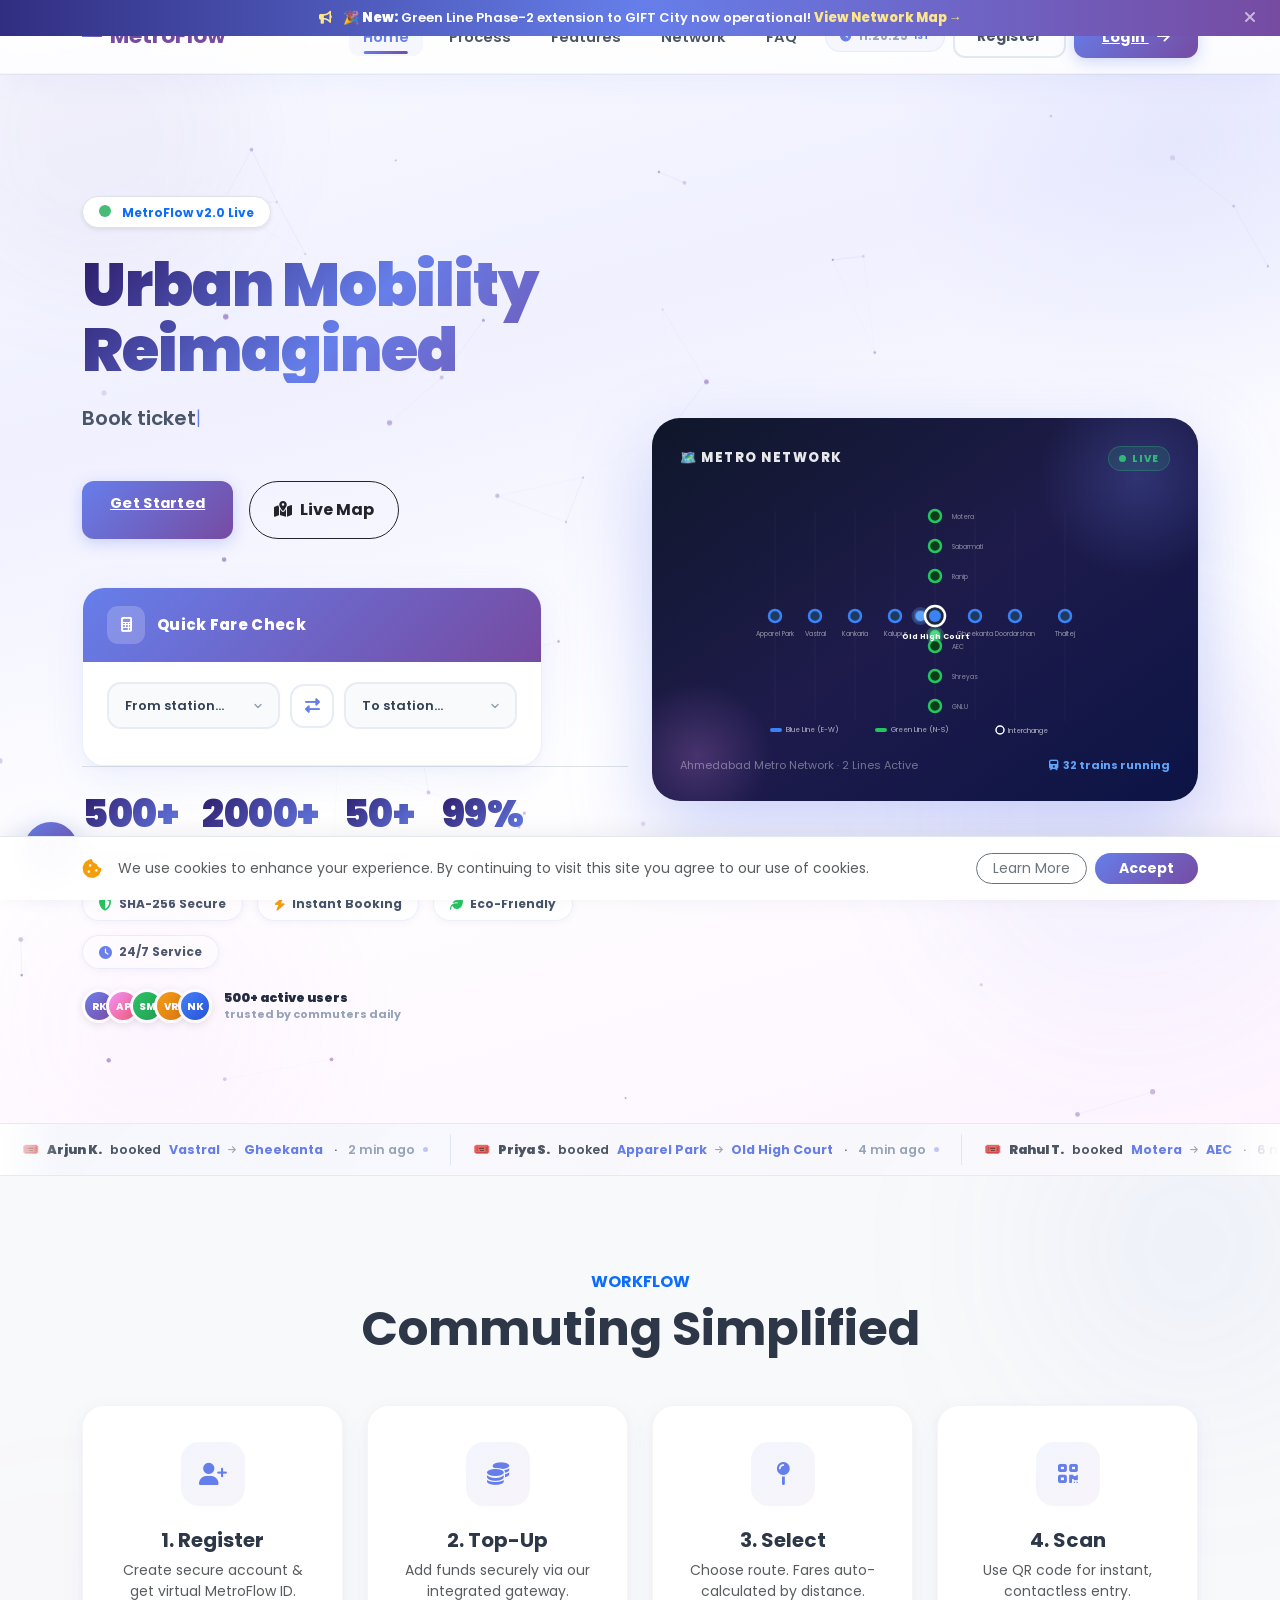
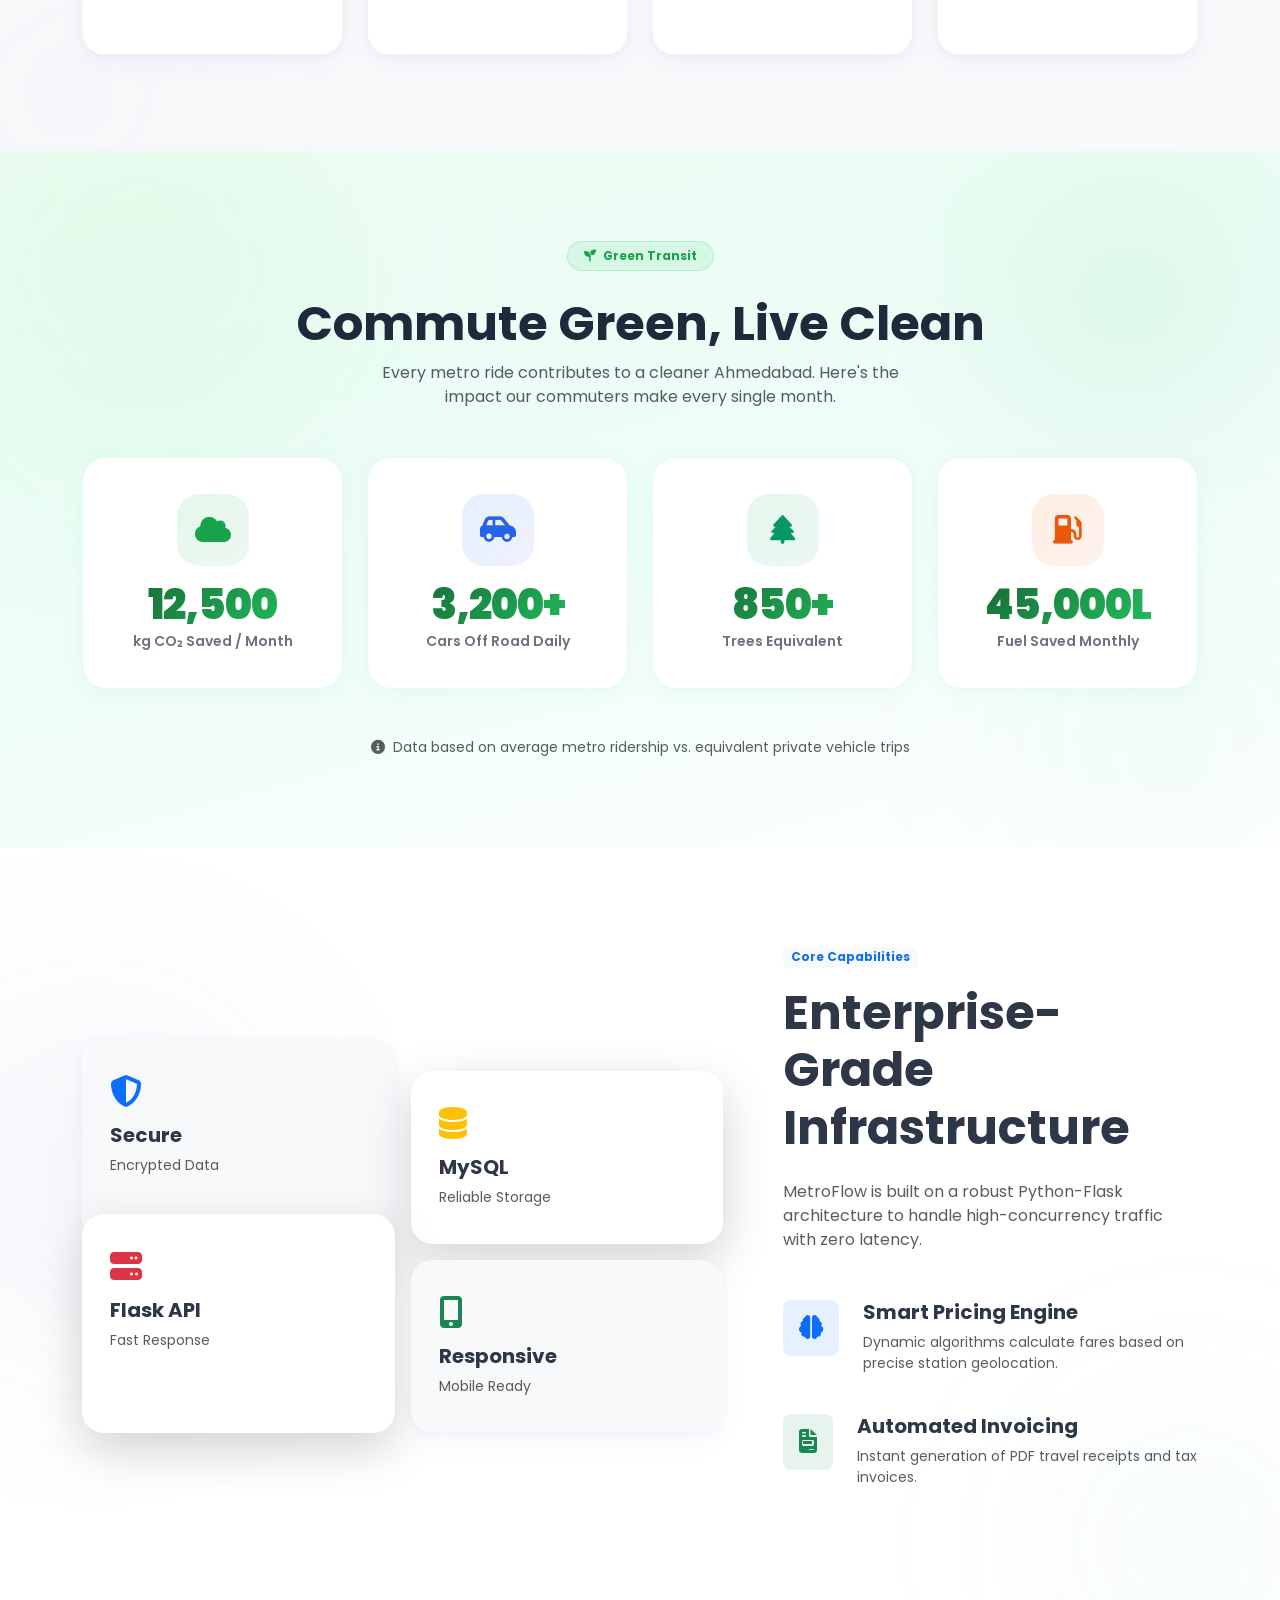
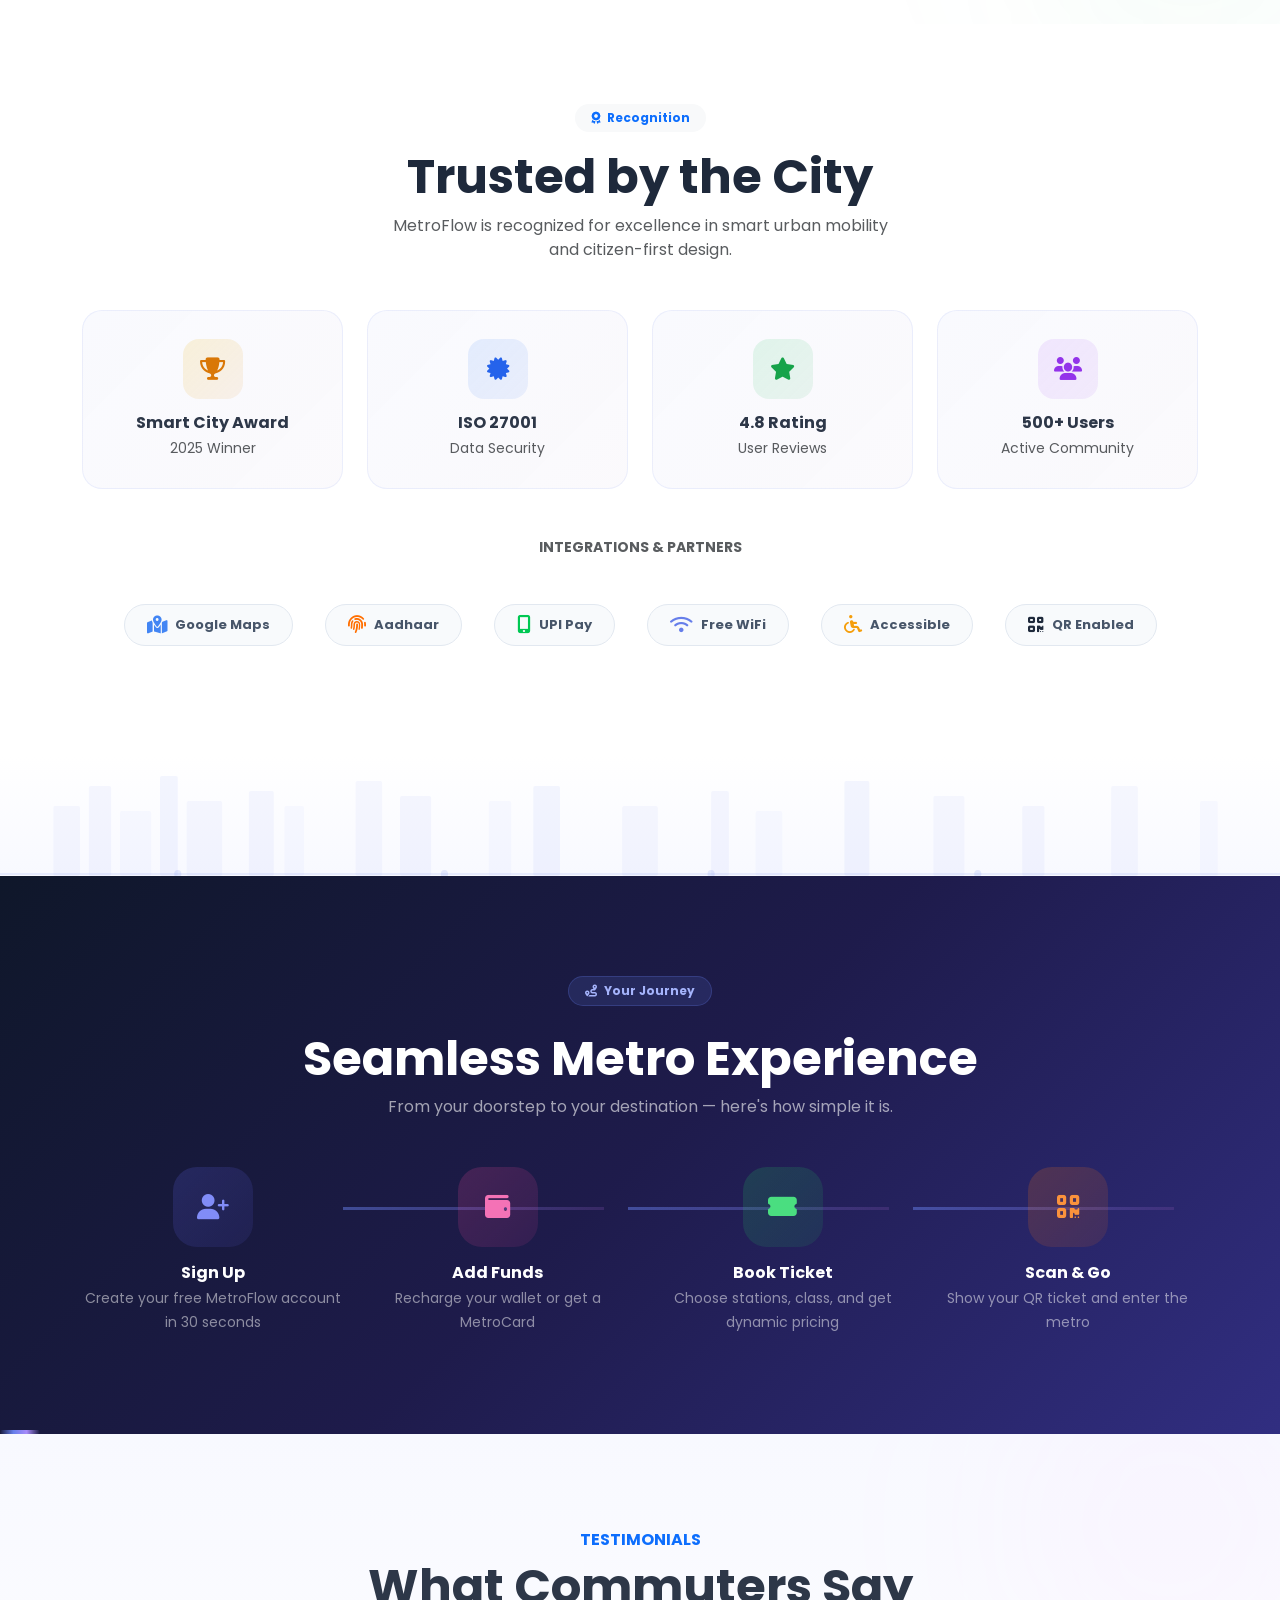
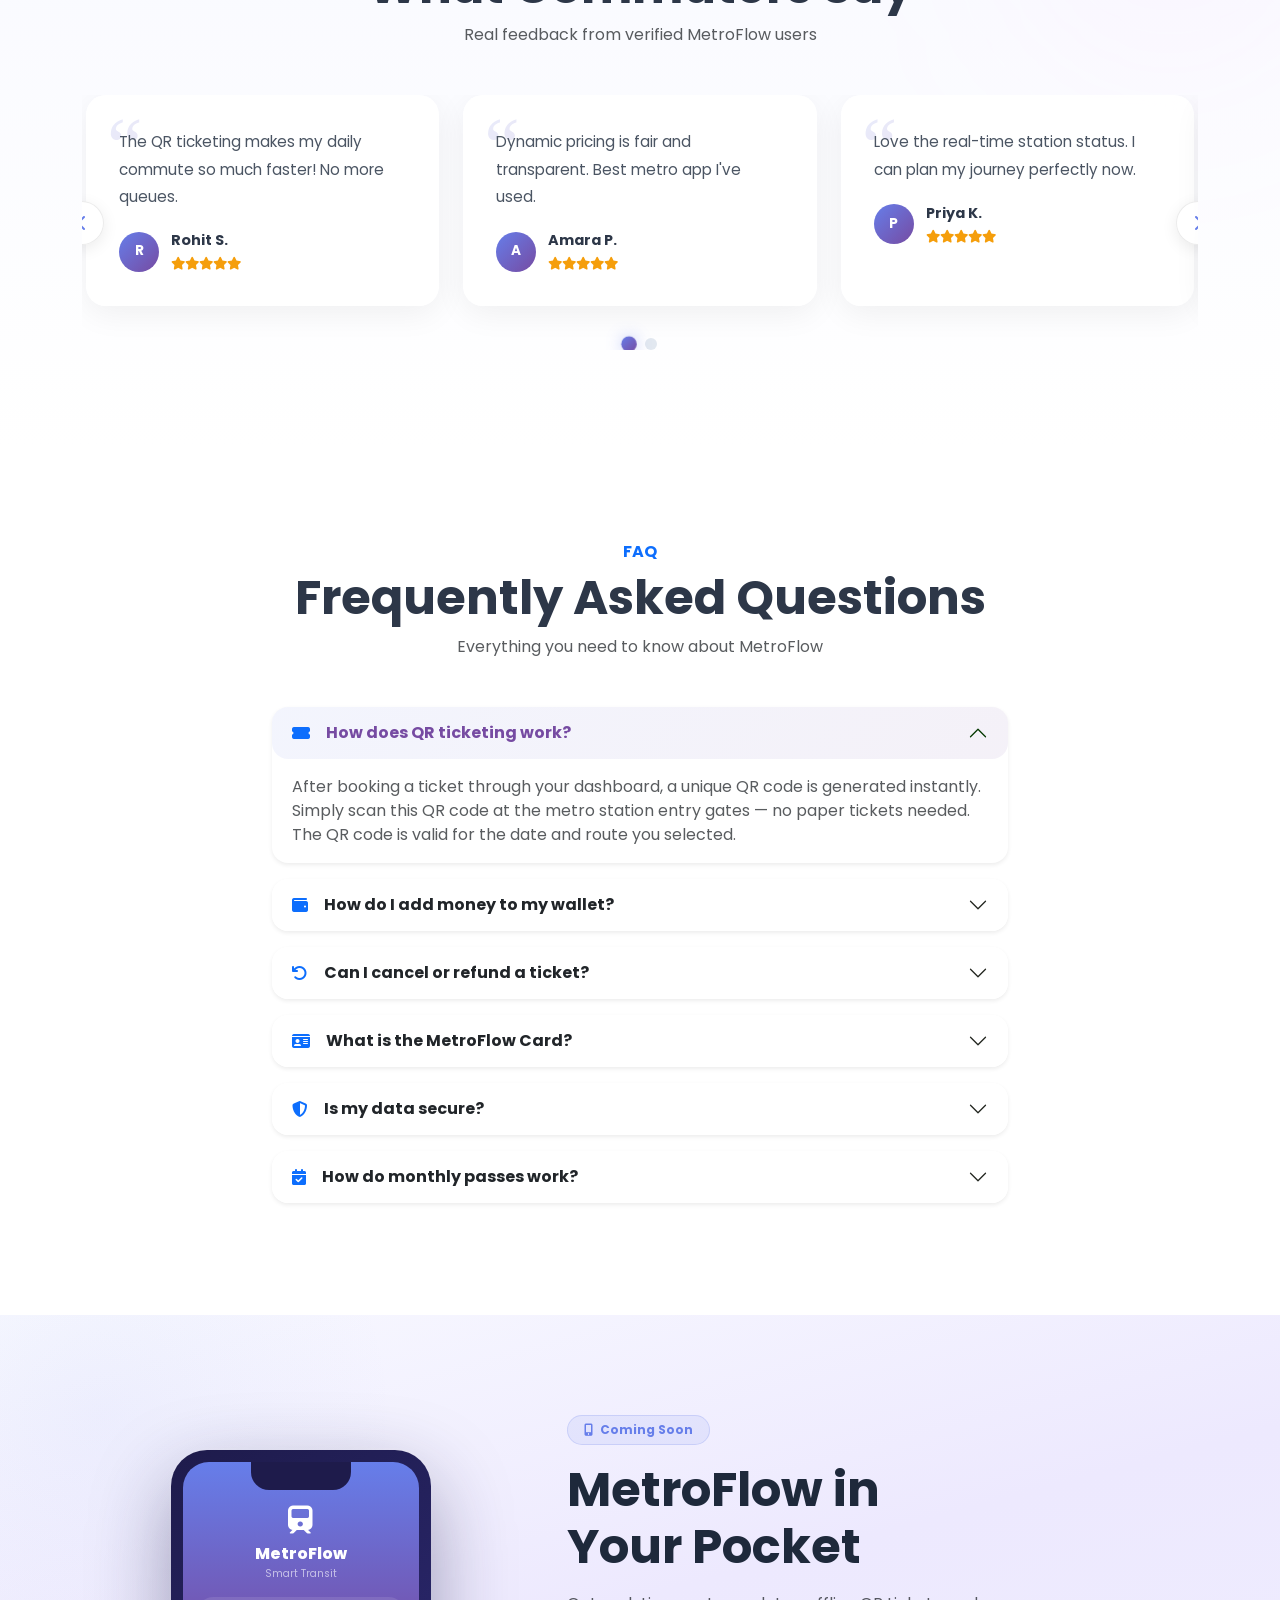
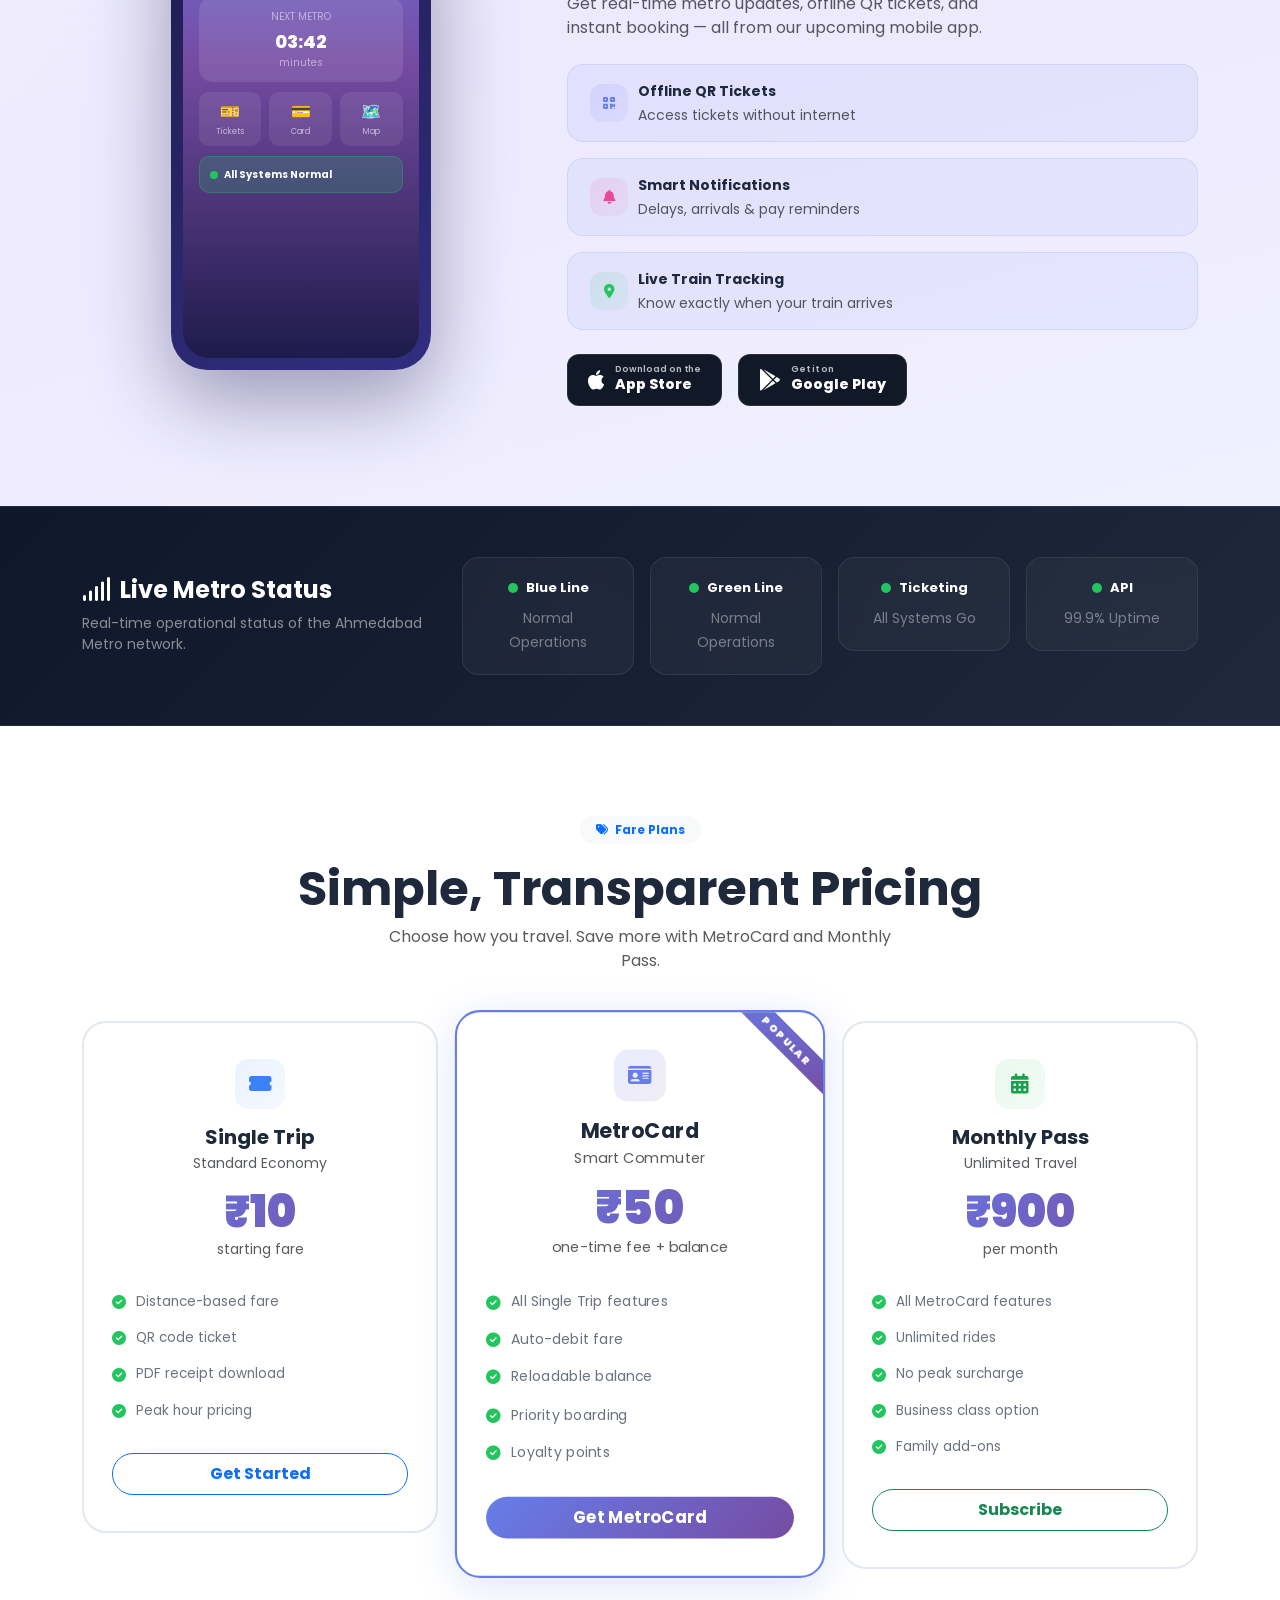
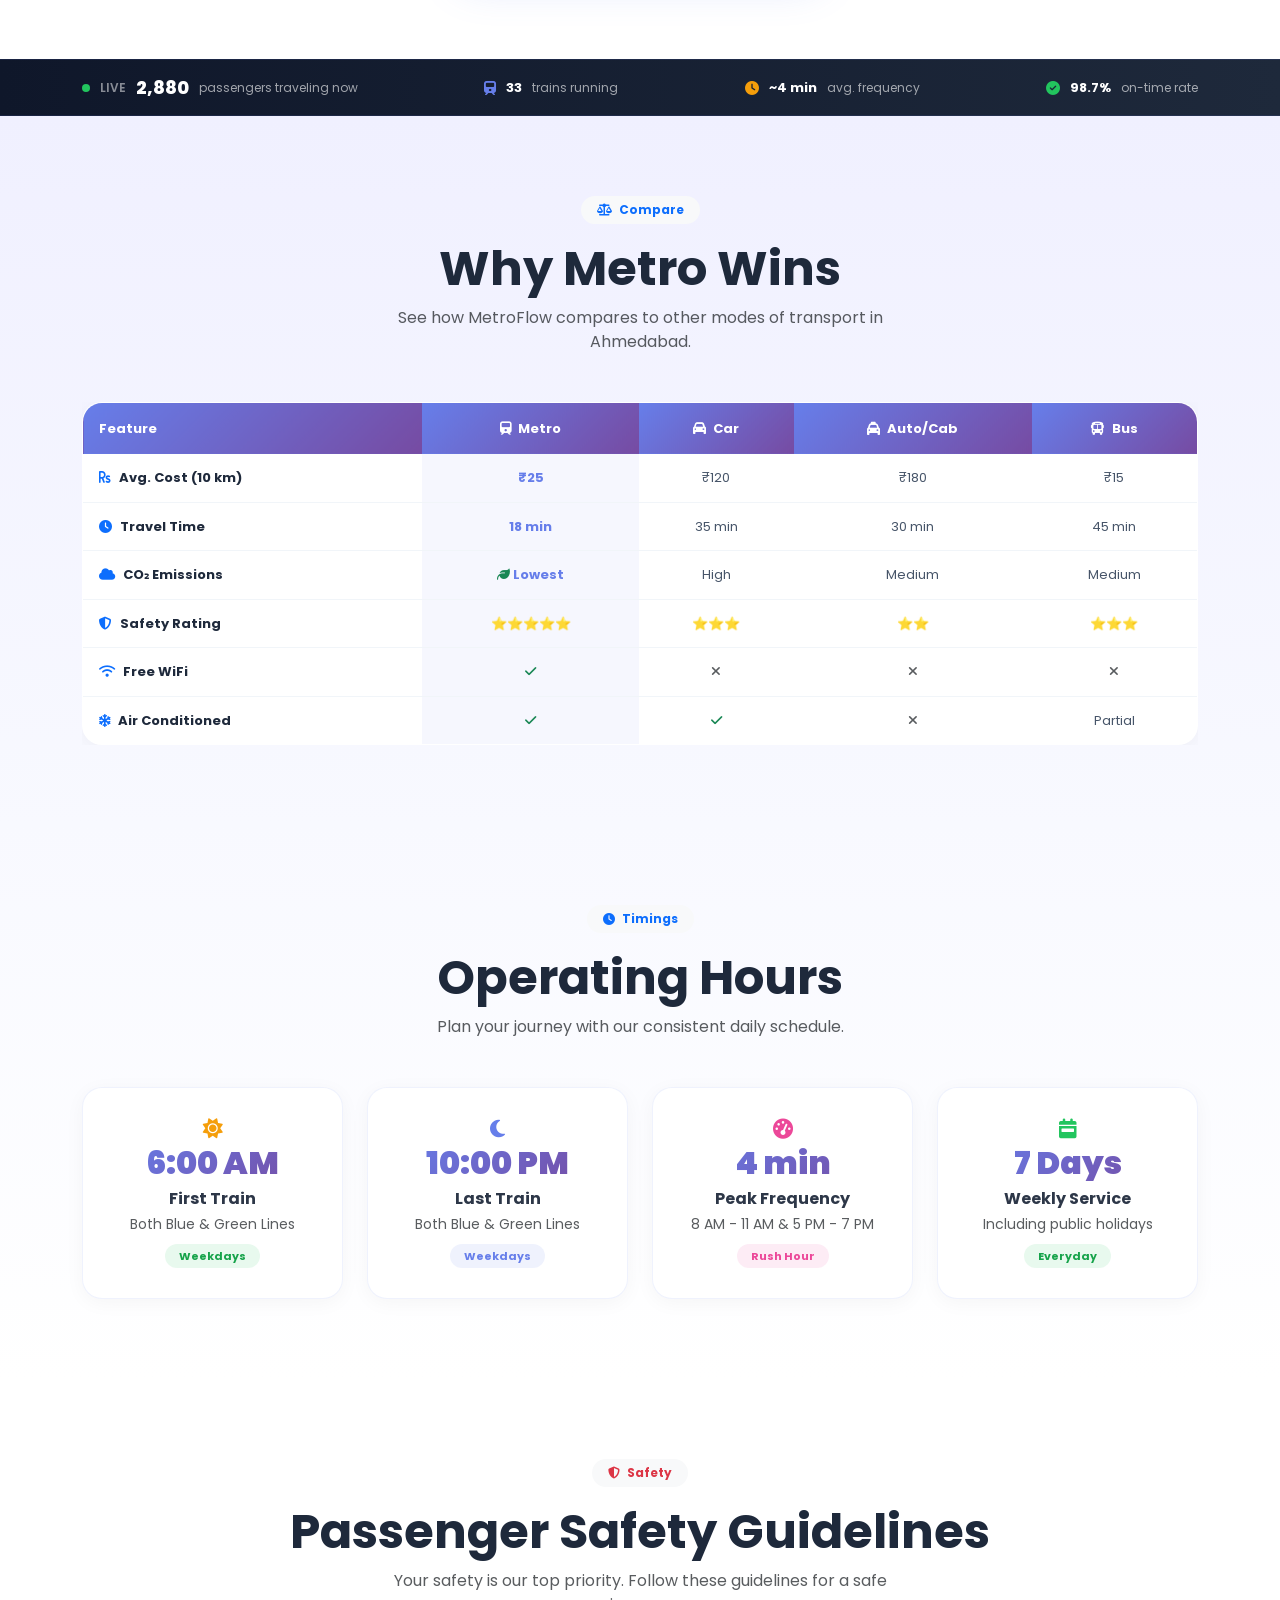
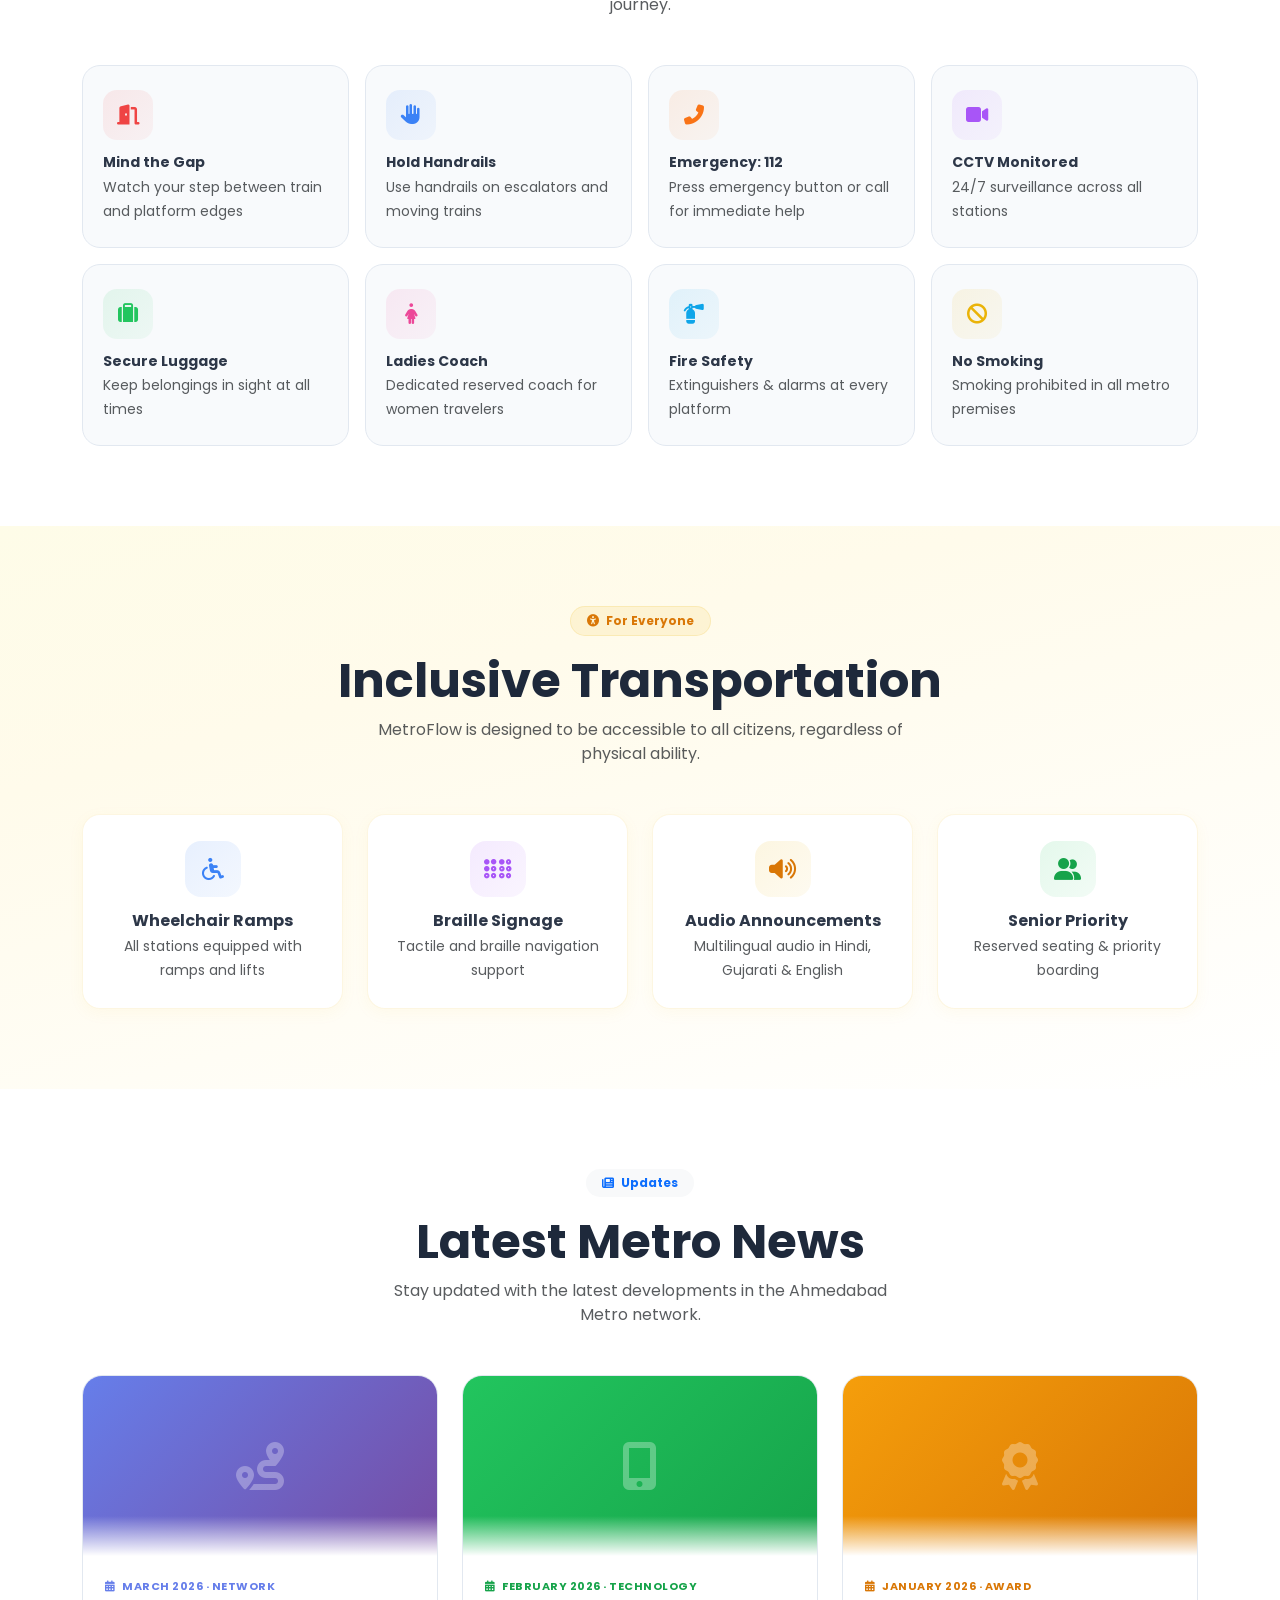
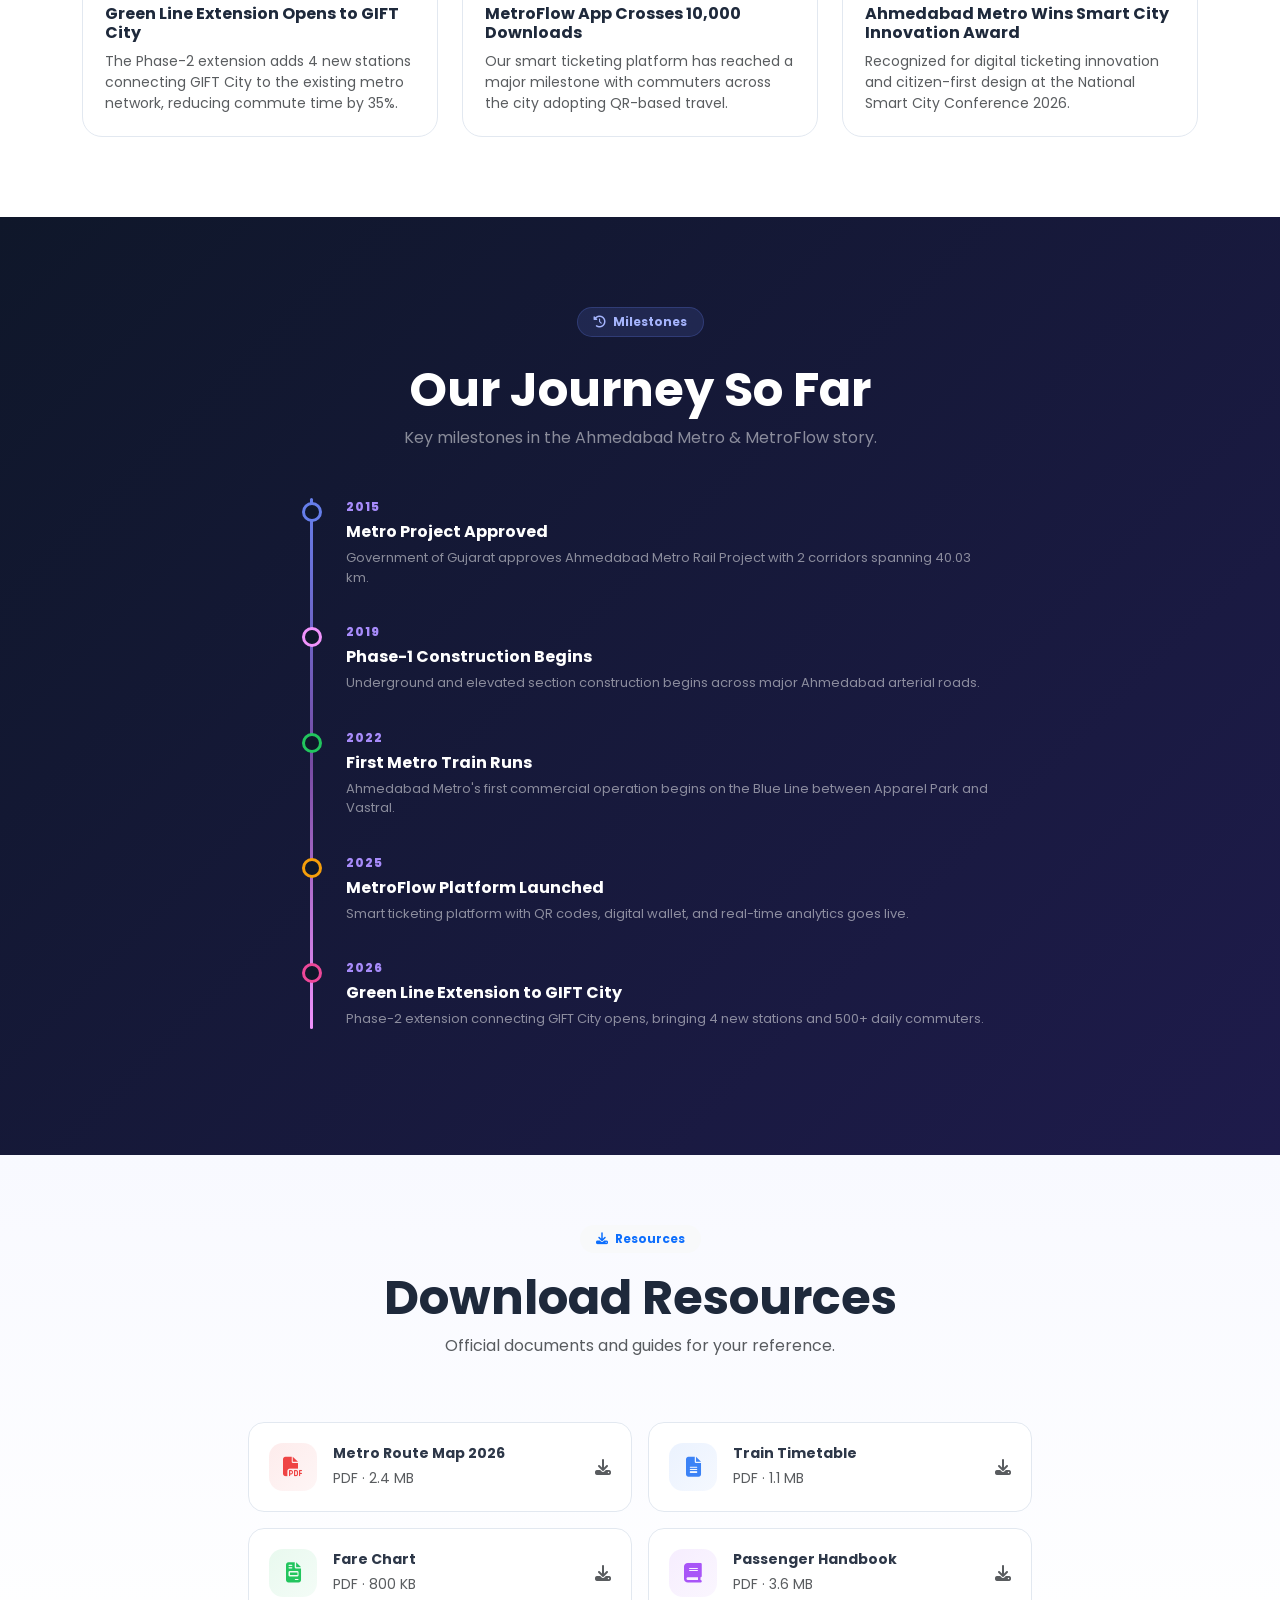
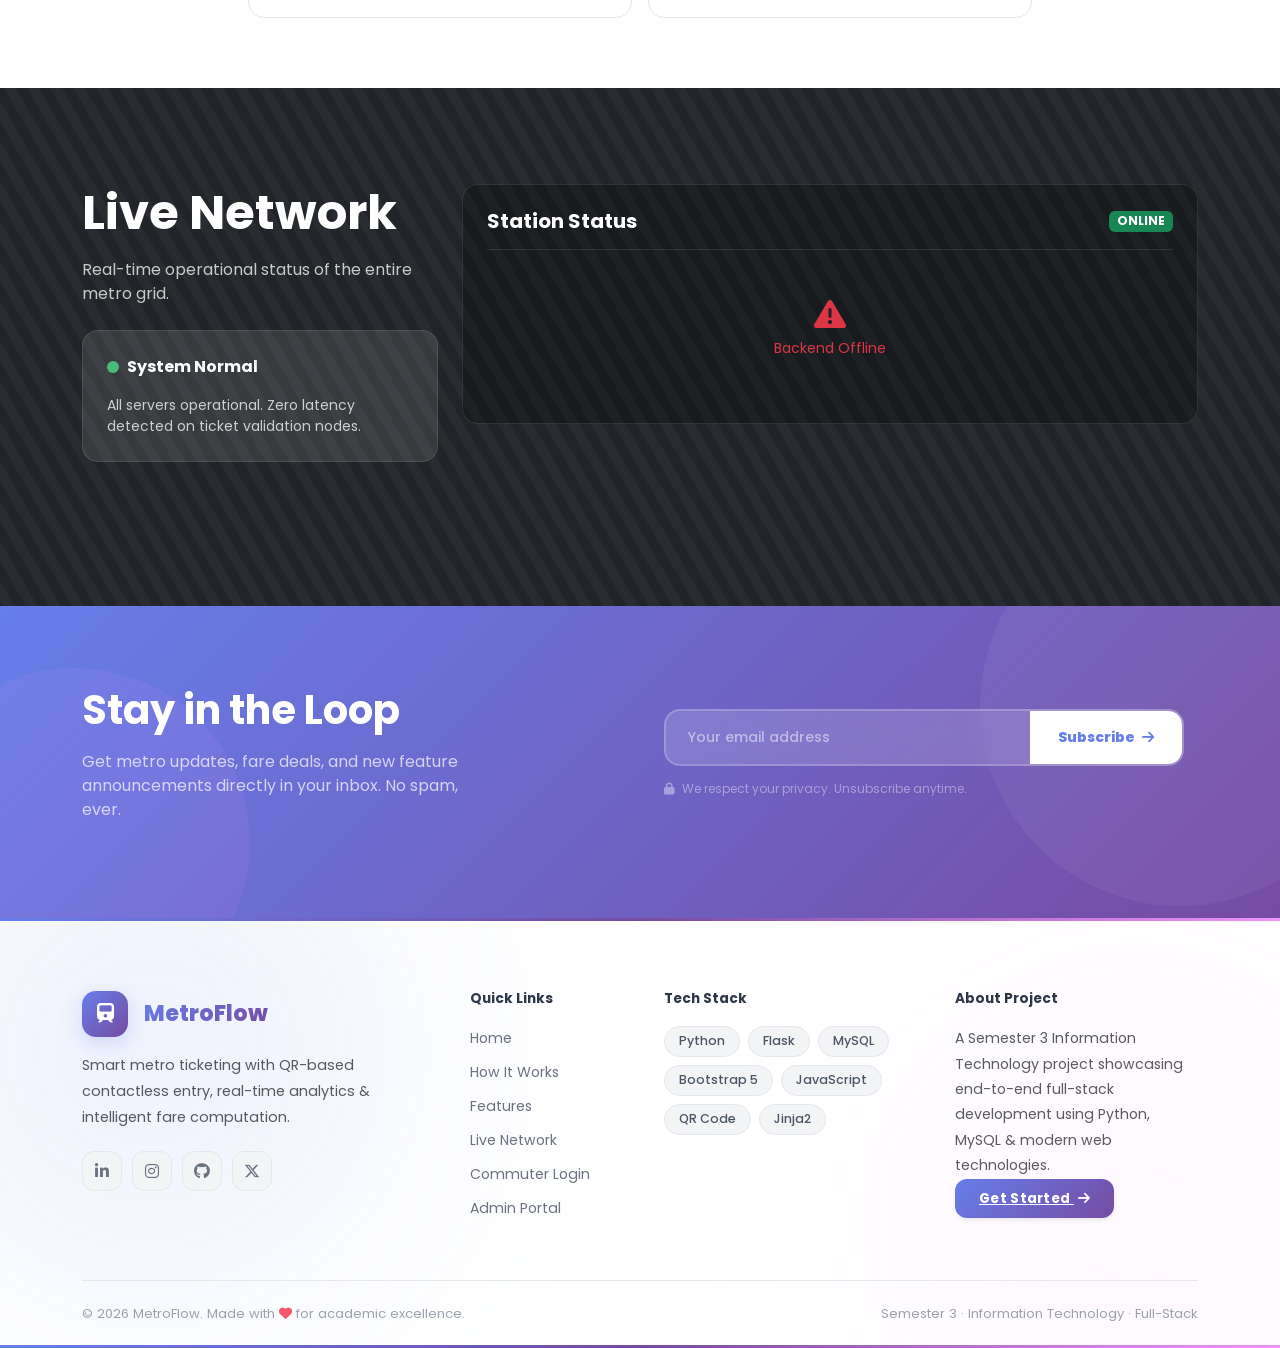
==== commit 0d462f38: "feat: initialize frontend with responsive MetroFlow landing page and interactive UI components" ====
--- a/frontend/index.html
+++ b/frontend/index.html
@@ -4499,6 +4499,43 @@
             }
         });
     });
+
+    /* ═══════════════════════════════════════════
+       NAVBAR LIVE CLOCK (IST)
+       ═══════════════════════════════════════════ */
+    (function initNavClock() {
+        const clockEl = document.getElementById('navClockTime');
+        if (!clockEl) return;
+
+        function updateClock() {
+            const now = new Date();
+            const ist = new Date(now.toLocaleString('en-US', { timeZone: 'Asia/Kolkata' }));
+            const hours = ist.getHours().toString().padStart(2, '0');
+            const mins = ist.getMinutes().toString().padStart(2, '0');
+            const secs = ist.getSeconds().toString().padStart(2, '0');
+            clockEl.textContent = `${hours}:${mins}:${secs}`;
+        }
+        updateClock();
+        setInterval(updateClock, 1000);
+    })();
+
+    /* ═══════════════════════════════════════════
+       SIMULATED LIVE PASSENGER COUNTER
+       ═══════════════════════════════════════════ */
+    (function initLivePassengers() {
+        const passEl = document.getElementById('livePassengers');
+        const trainEl = document.getElementById('liveTrains');
+        if (!passEl) return;
+
+        function randomize() {
+            const base = 1800 + Math.floor(Math.random() * 1200);
+            const trains = 28 + Math.floor(Math.random() * 8);
+            passEl.textContent = base.toLocaleString('en-IN');
+            if (trainEl) trainEl.textContent = trains;
+        }
+        randomize();
+        setInterval(randomize, 5000);
+    })();
     </script>
 </body>
 
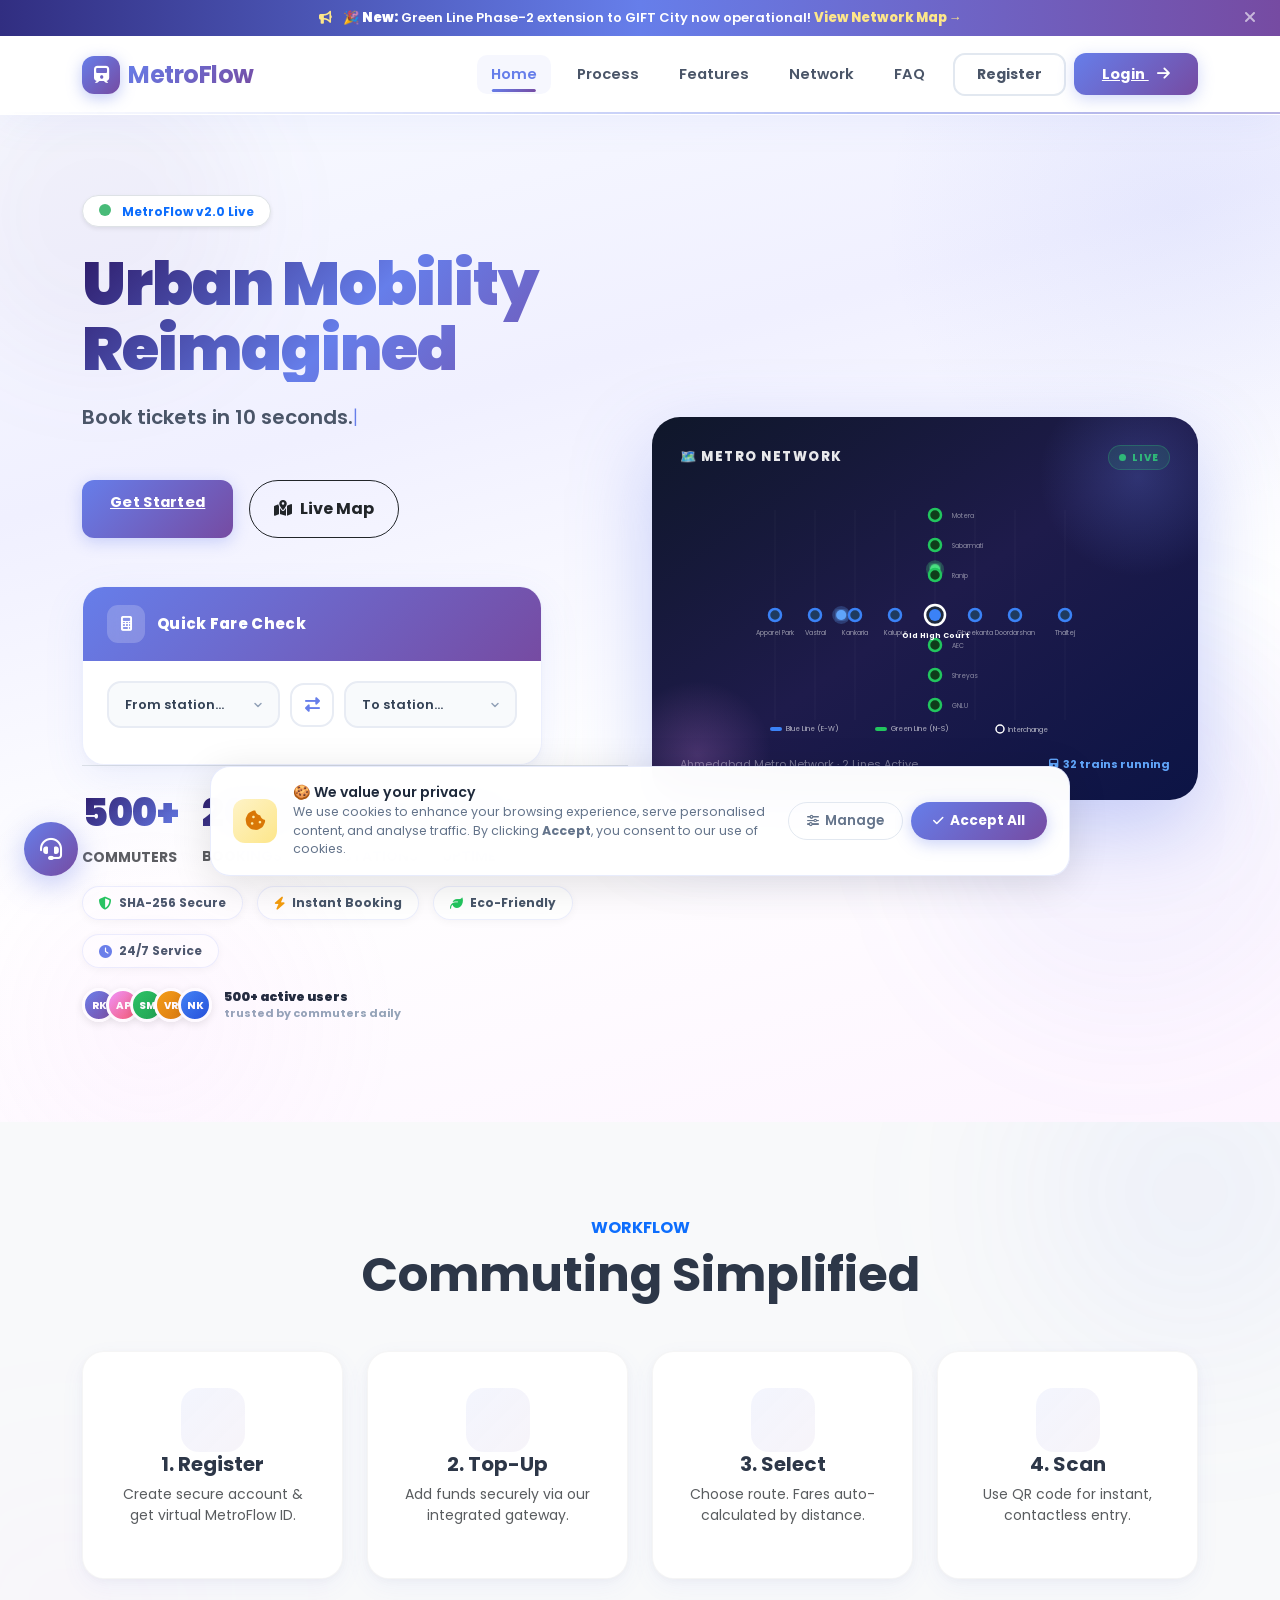
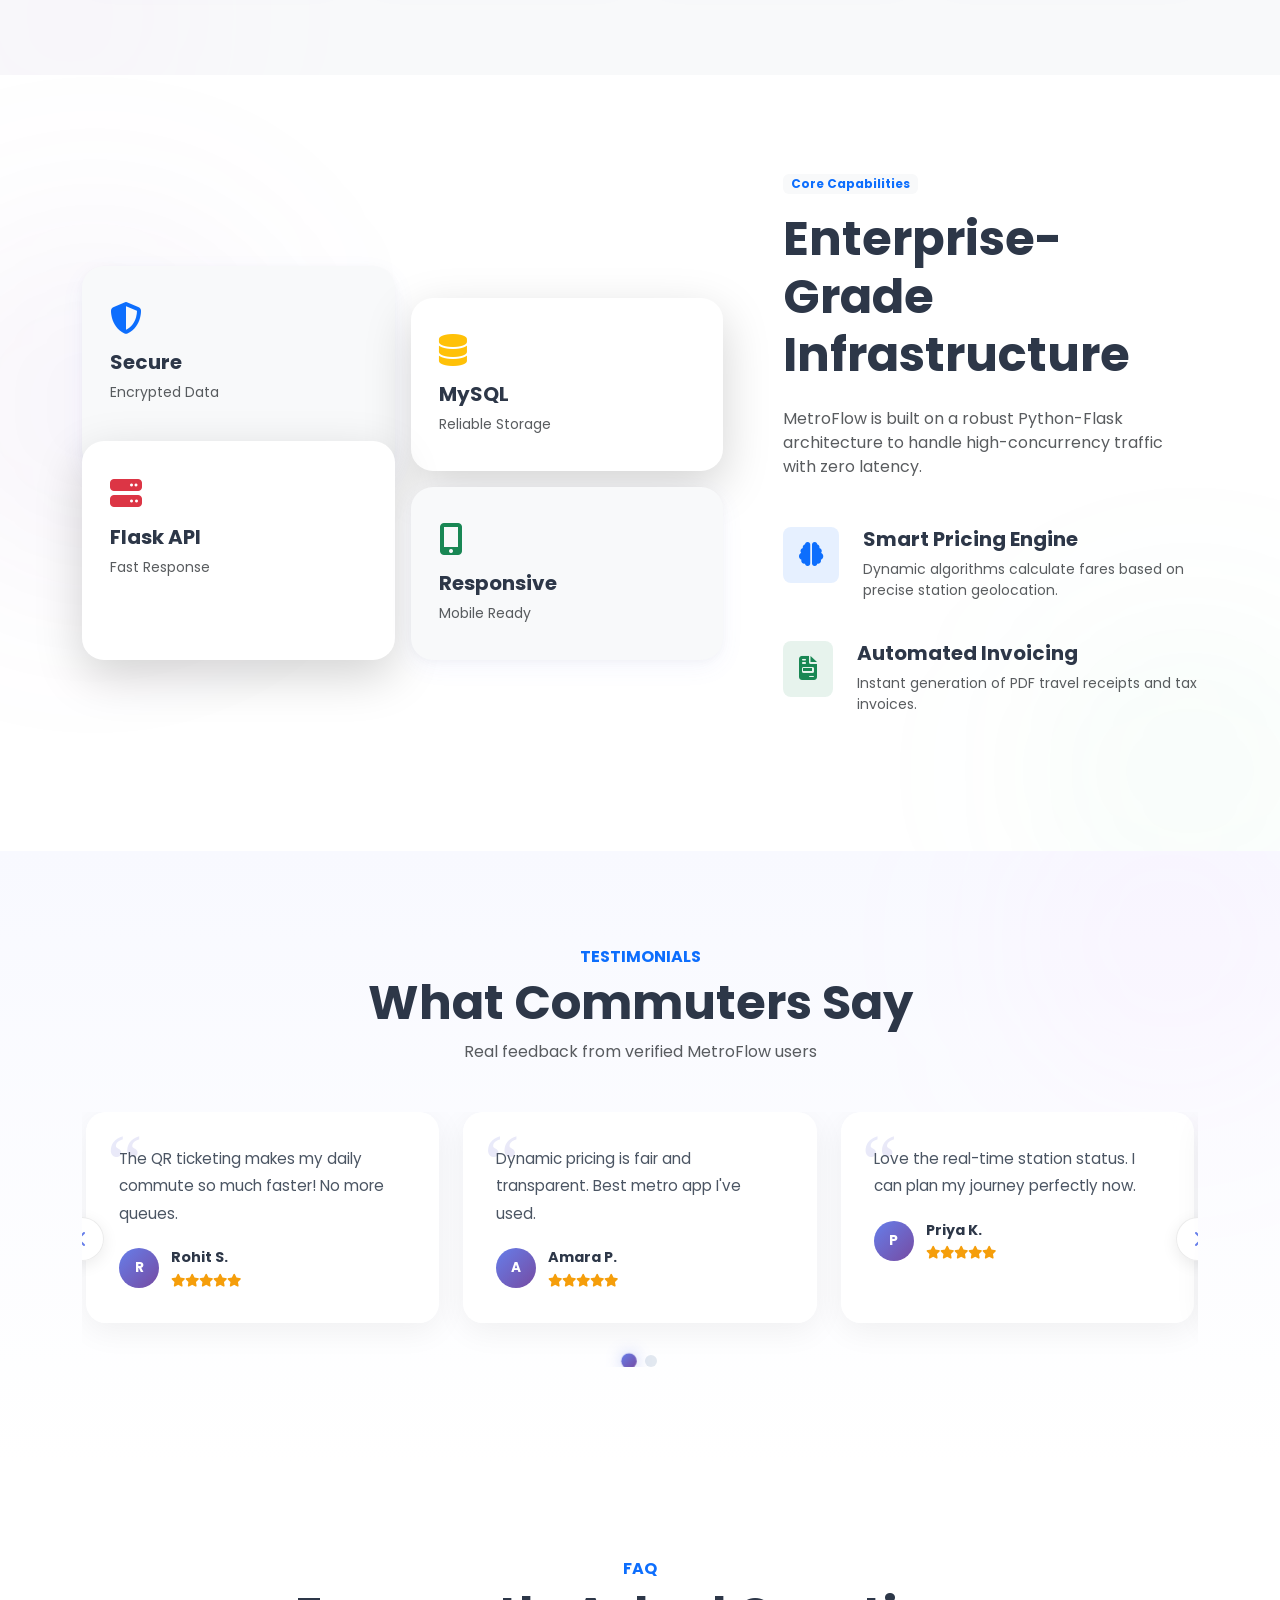
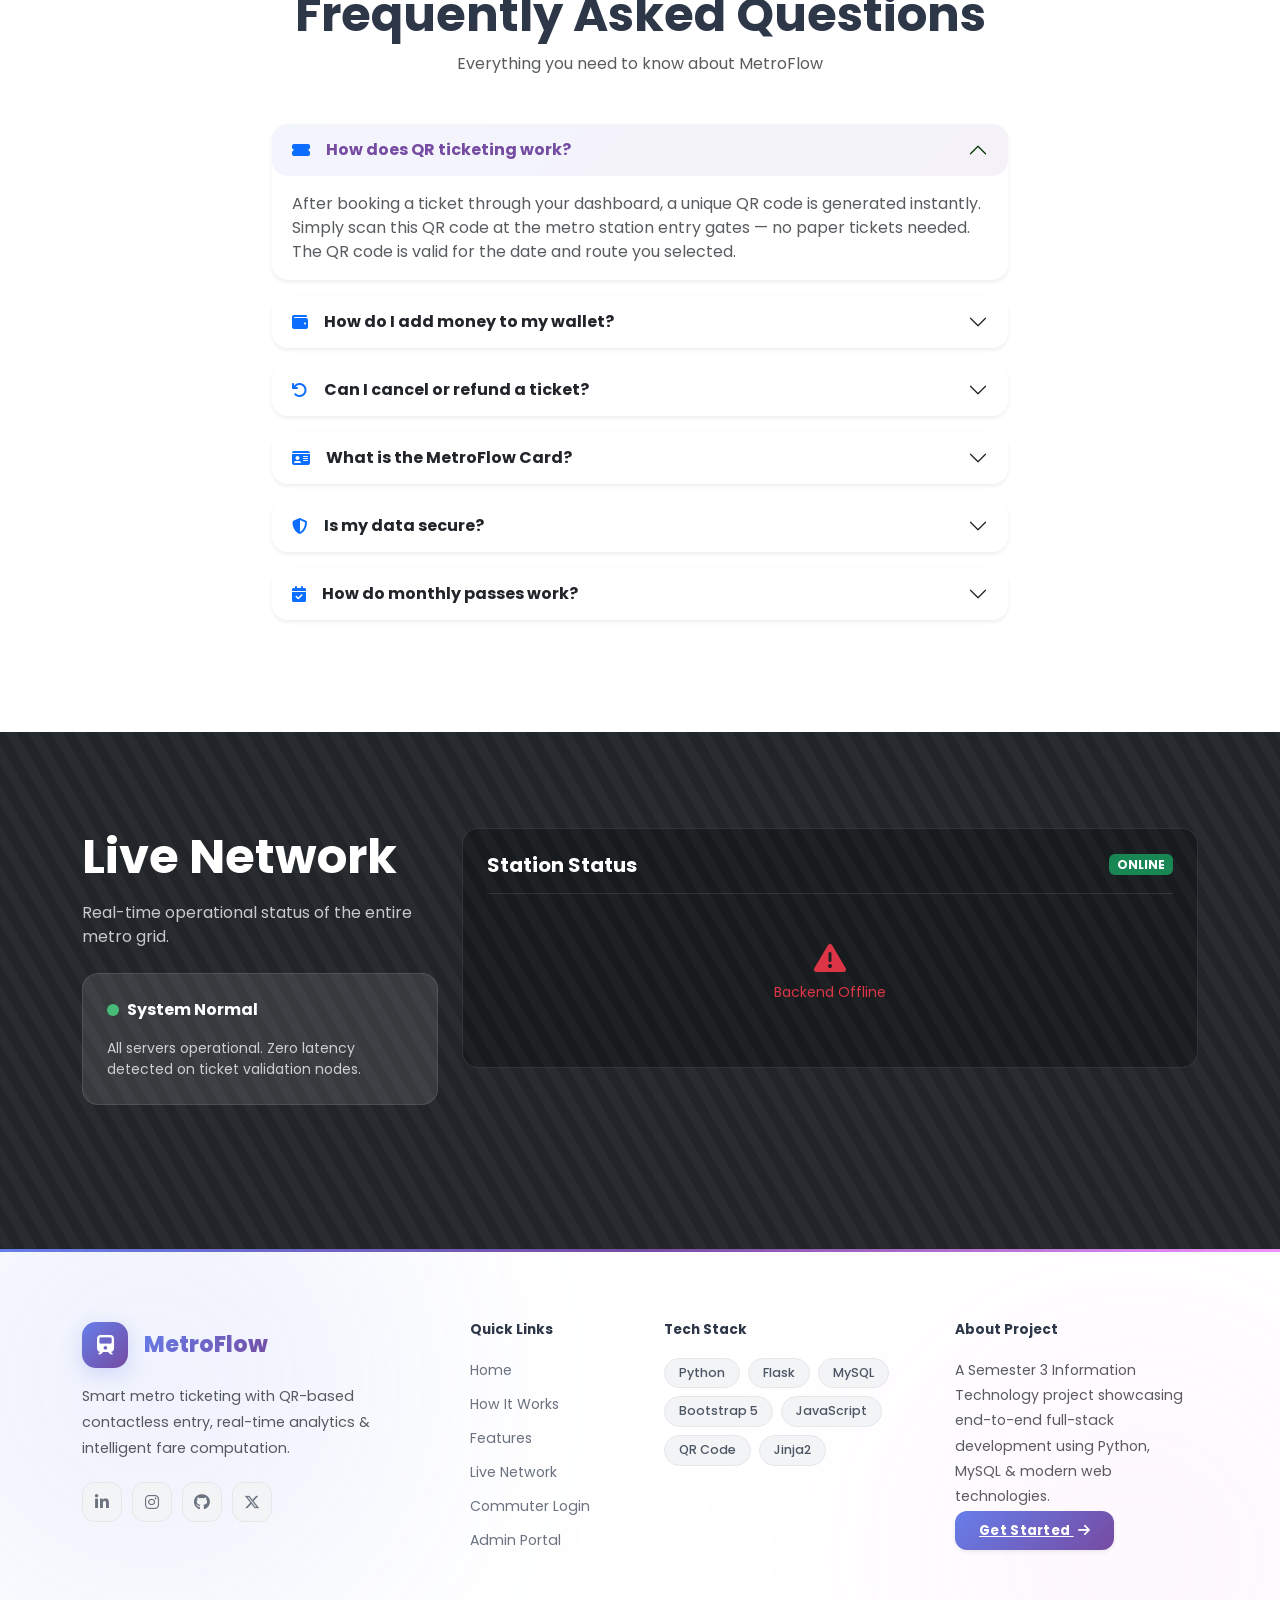
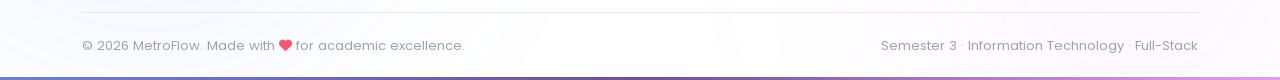
==== commit d0aea37f: "feat: implement comprehensive frontend dashboard and authentication UI with supporting utility scrip" ====
--- a/frontend/index.html
+++ b/frontend/index.html
@@ -142,32 +142,62 @@
             }
         }
 
-        /* --- Navbar (Premium Glassmorphism) --- */
+        /* --- Navbar (Premium Catchy Glassmorphism) --- */
         .navbar {
-            background: rgba(255, 255, 255, 0.82);
-            backdrop-filter: blur(24px) saturate(180%);
-            -webkit-backdrop-filter: blur(24px) saturate(180%);
-            box-shadow: 0 1px 0 rgba(0,0,0,0.04), 0 8px 32px rgba(102,126,234,0.06);
-            padding: 12px 0;
-            transition: all 0.4s ease;
-            border-bottom: 1px solid rgba(102,126,234,0.08);
+            background: rgba(255, 255, 255, 0.75);
+            backdrop-filter: blur(28px) saturate(200%);
+            -webkit-backdrop-filter: blur(28px) saturate(200%);
+            box-shadow: 0 4px 40px rgba(102,126,234,0.08);
+            padding: 14px 0;
+            transition: all 0.4s cubic-bezier(0.4, 0, 0.2, 1);
+            border-bottom: 1px solid rgba(255, 255, 255, 0.6);
+            position: relative;
+        }
+        .navbar::after {
+            content: '';
+            position: absolute;
+            bottom: 0px;
+            left: 0;
+            right: 0;
+            height: 2px;
+            background: linear-gradient(90deg, transparent, rgba(102,126,234,0.8), rgba(118,75,162,0.8), transparent);
+            background-size: 200% 100%;
+            animation: panGradient 4s linear infinite;
+            opacity: 0.6;
+        }
+        @keyframes panGradient {
+            0% { background-position: 100% 0; }
+            100% { background-position: -100% 0; }
         }
         .navbar.scrolled {
-            background: rgba(255, 255, 255, 0.95);
-            box-shadow: 0 4px 30px rgba(102,126,234,0.1);
-            padding: 8px 0;
+            background: rgba(255, 255, 255, 0.92);
+            box-shadow: 0 8px 32px rgba(102,126,234,0.12);
+            padding: 10px 0;
         }
 
         .navbar-brand {
-            font-size: 1.35rem;
-        }
-        .navbar-brand i {
+            font-size: 1.5rem;
+            letter-spacing: -0.5px;
+        }
+        .brand-icon-wrap {
+            display: flex;
+            align-items: center;
+            justify-content: center;
+            width: 38px;
+            height: 38px;
+            background: var(--primary-gradient);
+            border-radius: 12px;
+            box-shadow: 0 4px 15px rgba(102,126,234,0.4);
+            animation: float 3s ease-in-out infinite;
+        }
+        .brand-icon-wrap i {
+            color: white;
+            font-size: 1.1rem;
+        }
+        .navbar-brand span {
             background: var(--primary-gradient);
             -webkit-background-clip: text;
             -webkit-text-fill-color: transparent;
-            animation: float 3s ease-in-out infinite;
-            display: inline-block;
-            font-size: 1.4rem;
         }
 
         .nav-link {
@@ -227,7 +257,7 @@
 
         /* --- Hero (Premium) --- */
         .hero-section {
-            padding: 160px 0 100px;
+            padding: 80px 0 100px;
             background: linear-gradient(165deg, #f8faff 0%, #f0f0ff 30%, #fff 60%, #fdf4ff 100%);
             position: relative;
             overflow: hidden;
@@ -312,6 +342,8 @@
             background-repeat: no-repeat;
             background-position: right 14px center;
             padding-right: 34px;
+            min-width: 0;
+            text-overflow: ellipsis;
         }
         .qfw-select:focus {
             border-color: #667eea;
@@ -418,6 +450,14 @@
             transform: scaleX(1);
         }
 
+        /* 3D Flip icon container */
+        .icon-circle-wrap {
+            width: 64px;
+            height: 64px;
+            perspective: 600px;
+            margin: 0 auto 22px;
+        }
+
         .icon-circle {
             width: 64px;
             height: 64px;
@@ -427,15 +467,19 @@
             place-items: center;
             font-size: 1.4rem;
             color: #667eea;
-            margin-bottom: 22px;
-            transition: all 0.4s cubic-bezier(0.34,1.56,0.64,1);
+            transform-style: preserve-3d;
+            transition: transform 0.6s cubic-bezier(0.4, 0.2, 0.2, 1),
+                        background 0.4s ease,
+                        box-shadow 0.4s ease,
+                        color 0.4s ease;
+            will-change: transform;
         }
 
         .feature-card:hover .icon-circle {
             background: var(--primary-gradient);
             color: white;
-            transform: scale(1.1) rotate(-5deg);
-            box-shadow: 0 6px 20px rgba(102,126,234,0.3);
+            transform: rotateY(180deg) scale(1.08);
+            box-shadow: 0 8px 28px rgba(102,126,234,0.35);
         }
 
         /* --- Live Network --- */
@@ -921,18 +965,213 @@
             box-shadow: 0 10px 30px rgba(102, 126, 234, 0.5);
         }
 
-        /* Cookie Consent Banner */
+        /* ═══ Cookie Consent Banner ═══ */
         .cookie-banner {
             position: fixed;
-            bottom: 0;
-            left: 0;
-            right: 0;
-            background: rgba(255, 255, 255, 0.97);
-            backdrop-filter: blur(12px);
-            border-top: 1px solid #e2e8f0;
-            box-shadow: 0 -4px 20px rgba(0, 0, 0, 0.06);
+            bottom: 24px;
+            left: 50%;
+            transform: translateX(-50%) translateY(0);
+            width: calc(100% - 48px);
+            max-width: 860px;
+            background: rgba(255,255,255,0.98);
+            backdrop-filter: blur(20px) saturate(180%);
+            -webkit-backdrop-filter: blur(20px) saturate(180%);
+            border: 1px solid rgba(102,126,234,0.15);
+            border-radius: 20px;
+            box-shadow: 0 8px 40px rgba(0,0,0,0.12), 0 1px 0 rgba(255,255,255,0.6) inset;
             z-index: 9999;
-            transition: transform 0.4s ease;
+            transition: transform 0.5s cubic-bezier(0.4,0,0.2,1), opacity 0.5s ease;
+            animation: cookieSlideUp 0.6s cubic-bezier(0.34,1.56,0.64,1) forwards;
+        }
+
+        @keyframes cookieSlideUp {
+            from { transform: translateX(-50%) translateY(120px); opacity: 0; }
+            to   { transform: translateX(-50%) translateY(0);     opacity: 1; }
+        }
+
+        .cookie-banner.hide {
+            transform: translateX(-50%) translateY(140px) !important;
+            opacity: 0;
+            pointer-events: none;
+        }
+
+        .cookie-icon-anim {
+            width: 44px;
+            height: 44px;
+            border-radius: 12px;
+            background: linear-gradient(135deg,#fef3c7,#fde68a);
+            display: grid;
+            place-items: center;
+            font-size: 1.3rem;
+            flex-shrink: 0;
+            animation: cookieWiggle 3s ease-in-out infinite;
+        }
+        @keyframes cookieWiggle {
+            0%,100% { transform: rotate(0deg);  }
+            20%      { transform: rotate(-10deg); }
+            40%      { transform: rotate(10deg);  }
+            60%      { transform: rotate(-6deg);  }
+            80%      { transform: rotate(6deg);   }
+        }
+
+        .cookie-btn-learn {
+            display: inline-flex;
+            align-items: center;
+            gap: 6px;
+            background: transparent;
+            border: 1.5px solid #e2e8f0;
+            border-radius: 50px;
+            padding: 8px 18px;
+            font-size: 0.83rem;
+            font-weight: 600;
+            color: #64748b;
+            cursor: pointer;
+            transition: all 0.25s ease;
+            white-space: nowrap;
+        }
+        .cookie-btn-learn:hover {
+            border-color: #667eea;
+            color: #667eea;
+            background: rgba(102,126,234,0.06);
+            transform: translateY(-1px);
+        }
+
+        .cookie-btn-accept {
+            display: inline-flex;
+            align-items: center;
+            gap: 6px;
+            background: linear-gradient(135deg,#667eea,#764ba2);
+            border: none;
+            border-radius: 50px;
+            padding: 9px 22px;
+            font-size: 0.85rem;
+            font-weight: 700;
+            color: #fff;
+            cursor: pointer;
+            transition: all 0.25s ease;
+            white-space: nowrap;
+            box-shadow: 0 4px 16px rgba(102,126,234,0.35);
+            position: relative;
+            overflow: hidden;
+        }
+        .cookie-btn-accept::before {
+            content:'';
+            position:absolute;
+            inset:0;
+            background:rgba(255,255,255,0.15);
+            transform:translateX(-100%);
+            transition:transform 0.4s ease;
+        }
+        .cookie-btn-accept:hover::before { transform:translateX(100%); }
+        .cookie-btn-accept:hover {
+            transform: translateY(-2px);
+            box-shadow: 0 8px 28px rgba(102,126,234,0.45);
+        }
+        .cookie-btn-accept:active { transform: scale(0.97); }
+
+        /* ═══ Cookie Modal ═══ */
+        .cookie-modal-overlay {
+            position: fixed;
+            inset: 0;
+            background: rgba(15,23,42,0.55);
+            backdrop-filter: blur(6px);
+            z-index: 10001;
+            display: flex;
+            align-items: flex-end;
+            justify-content: center;
+            padding: 0 16px 32px;
+            opacity: 0;
+            pointer-events: none;
+            transition: opacity 0.35s ease;
+        }
+        .cookie-modal-overlay.open {
+            opacity: 1;
+            pointer-events: all;
+        }
+        .cookie-modal {
+            background: #fff;
+            border-radius: 24px 24px 20px 20px;
+            width: 100%;
+            max-width: 640px;
+            box-shadow: 0 -4px 0 rgba(102,126,234,0.3), 0 24px 60px rgba(0,0,0,0.2);
+            padding: 0;
+            overflow: hidden;
+            transform: translateY(60px);
+            transition: transform 0.45s cubic-bezier(0.34,1.56,0.64,1);
+        }
+        .cookie-modal-overlay.open .cookie-modal {
+            transform: translateY(0);
+        }
+        .cookie-modal-header {
+            background: linear-gradient(135deg,#667eea,#764ba2);
+            padding: 22px 28px;
+            display: flex;
+            align-items: center;
+            justify-content: space-between;
+            color: white;
+        }
+        .cookie-modal-body {
+            padding: 24px 28px;
+            max-height: 60vh;
+            overflow-y: auto;
+        }
+        .cookie-modal-body::-webkit-scrollbar { width: 5px; }
+        .cookie-modal-body::-webkit-scrollbar-track { background: #f1f5f9; }
+        .cookie-modal-body::-webkit-scrollbar-thumb { background: #cbd5e1; border-radius: 10px; }
+        .cookie-type-row {
+            display: flex;
+            align-items: flex-start;
+            gap: 14px;
+            padding: 16px;
+            border: 1.5px solid #e2e8f0;
+            border-radius: 14px;
+            margin-bottom: 12px;
+            transition: border-color 0.2s;
+        }
+        .cookie-type-row:hover { border-color: rgba(102,126,234,0.3); }
+        .cookie-type-icon {
+            width: 42px; height: 42px;
+            border-radius: 12px;
+            display: grid; place-items: center;
+            font-size: 1.1rem;
+            flex-shrink: 0;
+        }
+        .cookie-toggle {
+            position: relative;
+            width: 44px; height: 24px;
+            flex-shrink: 0;
+            margin-top: 2px;
+        }
+        .cookie-toggle input { opacity:0; width:0; height:0; position:absolute; }
+        .cookie-toggle-slider {
+            position: absolute;
+            inset: 0;
+            background: #e2e8f0;
+            border-radius: 50px;
+            cursor: pointer;
+            transition: background 0.3s;
+        }
+        .cookie-toggle-slider::before {
+            content:'';
+            position:absolute;
+            width:18px; height:18px;
+            left:3px; top:3px;
+            background:#fff;
+            border-radius:50%;
+            transition:transform 0.3s;
+            box-shadow:0 1px 4px rgba(0,0,0,0.15);
+        }
+        .cookie-toggle input:checked + .cookie-toggle-slider { background: linear-gradient(135deg,#667eea,#764ba2); }
+        .cookie-toggle input:checked + .cookie-toggle-slider::before { transform:translateX(20px); }
+        .cookie-toggle input:disabled + .cookie-toggle-slider { opacity:0.5; cursor:not-allowed; }
+        .cookie-modal-footer {
+            padding: 18px 28px;
+            border-top: 1px solid #f1f5f9;
+            display: flex;
+            gap: 10px;
+            flex-wrap: wrap;
+            justify-content: flex-end;
+            background: #fafbfc;
         }
 
         /* ═══════════════════════════════════════════
@@ -1946,10 +2185,12 @@
         </div>
     </div>
 
-    <nav class="navbar navbar-expand-lg fixed-top" id="navbarMain">
+    <nav class="navbar navbar-expand-lg sticky-top" id="navbarMain" style="z-index: 10000;">
         <div class="container">
             <a class="navbar-brand d-flex align-items-center gap-2 fw-bold" href="#" style="color: #764ba2;">
-                <i class="fas fa-train fa-lg"></i>
+                <div class="brand-icon-wrap">
+                    <i class="fas fa-train"></i>
+                </div>
                 <span>MetroFlow</span>
             </a>
             <button class="navbar-toggler" type="button" data-bs-toggle="collapse" data-bs-target="#navbarNav">
@@ -1962,14 +2203,7 @@
                     <li class="nav-item"><a class="nav-link" href="#features">Features</a></li>
                     <li class="nav-item"><a class="nav-link" href="#network">Network</a></li>
                     <li class="nav-item"><a class="nav-link" href="#faq">FAQ</a></li>
-                    <!-- Live Clock -->
-                    <li class="nav-item ms-lg-2">
-                        <div class="nav-live-clock" id="navClock">
-                            <i class="fas fa-clock" style="color:#667eea;"></i>
-                            <span id="navClockTime">--:--</span>
-                            <span style="color:#667eea;font-size:9px;">IST</span>
-                        </div>
-                    </li>
+
                     <li class="nav-item ms-lg-2">
                         <a href="register.html" class="btn fw-bold"
                             style="font-size: 0.88rem; padding: 9px 22px; border-radius: 12px; border: 2px solid #e2e8f0; color: #4a5568; transition: all 0.3s;"
@@ -2262,31 +2496,6 @@
             </div>
         </div>
     </section>
-
-    <!-- Feature HH: Social Proof Booking Ticker -->
-    <div style="
-        background: linear-gradient(135deg, rgba(102,126,234,0.06), rgba(118,75,162,0.04));
-        border-top: 1px solid rgba(102,126,234,0.12);
-        border-bottom: 1px solid rgba(102,126,234,0.12);
-        padding: 10px 0;
-        overflow: hidden;
-        position: relative;
-    ">
-        <div
-            style="position:absolute;left:0;top:0;bottom:0;width:60px;background:linear-gradient(90deg,#fff,transparent);z-index:2;">
-        </div>
-        <div
-            style="position:absolute;right:0;top:0;bottom:0;width:60px;background:linear-gradient(-90deg,#fff,transparent);z-index:2;">
-        </div>
-        <div id="bookingTicker" style="
-            display: flex;
-            gap: 0;
-            animation: tickerScroll 40s linear infinite;
-            white-space: nowrap;
-        ">
-            <!-- Items injected by JS -->
-        </div>
-    </div>
 
     <section id="process" class="py-5 bg-light position-relative" style="overflow:hidden;">
         <!-- Process Blobs -->
@@ -2343,65 +2552,6 @@
         </div>
     </section>
 
-    <!-- ============ ECO-IMPACT / SUSTAINABILITY ============ -->
-    <section class="eco-section" id="eco-impact">
-        <div class="page-blob" style="width:400px;height:400px;background:rgba(34,197,94,0.06);top:-80px;left:-60px;animation:blobMorph 20s ease-in-out infinite;"></div>
-        <div class="page-blob" style="width:300px;height:300px;background:rgba(22,163,74,0.04);bottom:-40px;right:-40px;animation:blobMorph 16s ease-in-out infinite 5s;"></div>
-
-        <div class="container position-relative" style="z-index:1;">
-            <div class="text-center mb-5" data-aos="fade-up">
-                <span class="badge px-3 py-2 rounded-pill fw-bold mb-3" style="background:rgba(34,197,94,0.1);color:#16a34a;border:1px solid rgba(34,197,94,0.2);">
-                    <i class="fas fa-seedling me-1"></i> Green Transit
-                </span>
-                <h2 class="fw-bold display-5 mt-2" style="color:#1e293b;">Commute Green, Live Clean</h2>
-                <p class="text-muted mt-2 mx-auto" style="max-width:540px;">Every metro ride contributes to a cleaner Ahmedabad. Here's the impact our commuters make every single month.</p>
-            </div>
-
-            <div class="row g-4">
-                <div class="col-md-3 col-6" data-aos="zoom-in" data-aos-delay="100">
-                    <div class="eco-stat-card">
-                        <div class="eco-icon" style="background:linear-gradient(135deg,rgba(34,197,94,0.12),rgba(22,163,74,0.08));color:#16a34a;">
-                            <i class="fas fa-cloud"></i>
-                        </div>
-                        <div class="eco-number" data-eco-target="12500" data-eco-suffix="">12,500</div>
-                        <div class="eco-label">kg CO₂ Saved / Month</div>
-                    </div>
-                </div>
-                <div class="col-md-3 col-6" data-aos="zoom-in" data-aos-delay="200">
-                    <div class="eco-stat-card">
-                        <div class="eco-icon" style="background:linear-gradient(135deg,rgba(59,130,246,0.12),rgba(29,78,216,0.08));color:#2563eb;">
-                            <i class="fas fa-car-side"></i>
-                        </div>
-                        <div class="eco-number" data-eco-target="3200" data-eco-suffix="+">3,200+</div>
-                        <div class="eco-label">Cars Off Road Daily</div>
-                    </div>
-                </div>
-                <div class="col-md-3 col-6" data-aos="zoom-in" data-aos-delay="300">
-                    <div class="eco-stat-card">
-                        <div class="eco-icon" style="background:linear-gradient(135deg,rgba(34,197,94,0.12),rgba(5,150,105,0.08));color:#059669;">
-                            <i class="fas fa-tree"></i>
-                        </div>
-                        <div class="eco-number" data-eco-target="850" data-eco-suffix="+">850+</div>
-                        <div class="eco-label">Trees Equivalent</div>
-                    </div>
-                </div>
-                <div class="col-md-3 col-6" data-aos="zoom-in" data-aos-delay="400">
-                    <div class="eco-stat-card">
-                        <div class="eco-icon" style="background:linear-gradient(135deg,rgba(249,115,22,0.12),rgba(234,88,12,0.08));color:#ea580c;">
-                            <i class="fas fa-gas-pump"></i>
-                        </div>
-                        <div class="eco-number" data-eco-target="45000" data-eco-suffix="L">45,000L</div>
-                        <div class="eco-label">Fuel Saved Monthly</div>
-                    </div>
-                </div>
-            </div>
-
-            <div class="text-center mt-5" data-aos="fade-up" data-aos-delay="500">
-                <p class="text-muted small mb-0"><i class="fas fa-info-circle me-1"></i> Data based on average metro ridership vs. equivalent private vehicle trips</p>
-            </div>
-        </div>
-    </section>
-
     <section id="features" class="py-5 position-relative" style="overflow:hidden;">
         <!-- Feature Blobs -->
         <div class="page-blob"
@@ -2480,168 +2630,6 @@
         </div>
     </section>
 
-    <!-- ============ TRUST / ACHIEVEMENTS ============ -->
-    <section class="trust-section" id="trust-achievements">
-        <div class="container">
-            <div class="text-center mb-5" data-aos="fade-up">
-                <span class="badge bg-light text-primary px-3 py-2 rounded-pill fw-bold mb-3">
-                    <i class="fas fa-award me-1"></i> Recognition
-                </span>
-                <h2 class="fw-bold display-5" style="color:#1e293b;">Trusted by the City</h2>
-                <p class="text-muted mt-2 mx-auto" style="max-width:520px;">MetroFlow is recognized for excellence in smart urban mobility and citizen-first design.</p>
-            </div>
-
-            <div class="row g-4 mb-5">
-                <div class="col-md-3 col-6" data-aos="fade-up" data-aos-delay="100">
-                    <div class="trust-badge-card">
-                        <div class="trust-badge-icon" style="background:linear-gradient(135deg,rgba(234,179,8,0.15),rgba(217,119,6,0.08));color:#d97706;">
-                            <i class="fas fa-trophy"></i>
-                        </div>
-                        <h6 class="fw-bold mt-2 mb-1">Smart City Award</h6>
-                        <small class="text-muted">2025 Winner</small>
-                    </div>
-                </div>
-                <div class="col-md-3 col-6" data-aos="fade-up" data-aos-delay="200">
-                    <div class="trust-badge-card">
-                        <div class="trust-badge-icon" style="background:linear-gradient(135deg,rgba(59,130,246,0.12),rgba(37,99,235,0.08));color:#2563eb;">
-                            <i class="fas fa-certificate"></i>
-                        </div>
-                        <h6 class="fw-bold mt-2 mb-1">ISO 27001</h6>
-                        <small class="text-muted">Data Security</small>
-                    </div>
-                </div>
-                <div class="col-md-3 col-6" data-aos="fade-up" data-aos-delay="300">
-                    <div class="trust-badge-card">
-                        <div class="trust-badge-icon" style="background:linear-gradient(135deg,rgba(34,197,94,0.12),rgba(22,163,74,0.08));color:#16a34a;">
-                            <i class="fas fa-star"></i>
-                        </div>
-                        <h6 class="fw-bold mt-2 mb-1">4.8 Rating</h6>
-                        <small class="text-muted">User Reviews</small>
-                    </div>
-                </div>
-                <div class="col-md-3 col-6" data-aos="fade-up" data-aos-delay="400">
-                    <div class="trust-badge-card">
-                        <div class="trust-badge-icon" style="background:linear-gradient(135deg,rgba(168,85,247,0.12),rgba(147,51,234,0.08));color:#9333ea;">
-                            <i class="fas fa-users"></i>
-                        </div>
-                        <h6 class="fw-bold mt-2 mb-1">500+ Users</h6>
-                        <small class="text-muted">Active Community</small>
-                    </div>
-                </div>
-            </div>
-
-            <!-- Partner / Integration Chips -->
-            <div class="text-center" data-aos="fade-up" data-aos-delay="300">
-                <small class="text-muted fw-bold text-uppercase ls-1 d-block mb-3">Integrations & Partners</small>
-                <div class="partner-logo-strip">
-                    <span class="partner-chip"><i class="fas fa-map-marked-alt" style="color:#4285f4;"></i> Google Maps</span>
-                    <span class="partner-chip"><i class="fas fa-fingerprint" style="color:#ff6f00;"></i> Aadhaar</span>
-                    <span class="partner-chip"><i class="fas fa-mobile-alt" style="color:#00c853;"></i> UPI Pay</span>
-                    <span class="partner-chip"><i class="fas fa-wifi" style="color:#667eea;"></i> Free WiFi</span>
-                    <span class="partner-chip"><i class="fas fa-wheelchair" style="color:#f59e0b;"></i> Accessible</span>
-                    <span class="partner-chip"><i class="fas fa-qrcode" style="color:#1e293b;"></i> QR Enabled</span>
-                </div>
-            </div>
-        </div>
-    </section>
-
-    <!-- ============ CITY SKYLINE DIVIDER ============ -->
-    <div class="skyline-divider" data-aos="fade-up">
-        <svg viewBox="0 0 1440 120" preserveAspectRatio="none" fill="none">
-            <!-- City buildings silhouette -->
-            <rect x="60" y="50" width="30" height="70" rx="2" fill="rgba(102,126,234,0.05)"/>
-            <rect x="100" y="30" width="25" height="90" rx="2" fill="rgba(102,126,234,0.06)"/>
-            <rect x="135" y="55" width="35" height="65" rx="2" fill="rgba(102,126,234,0.04)"/>
-            <rect x="180" y="20" width="20" height="100" rx="2" fill="rgba(102,126,234,0.07)"/>
-            <rect x="210" y="45" width="40" height="75" rx="2" fill="rgba(102,126,234,0.05)"/>
-            <rect x="280" y="35" width="28" height="85" rx="2" fill="rgba(102,126,234,0.06)"/>
-            <rect x="320" y="50" width="22" height="70" rx="2" fill="rgba(102,126,234,0.04)"/>
-            <rect x="400" y="25" width="30" height="95" rx="2" fill="rgba(102,126,234,0.05)"/>
-            <rect x="450" y="40" width="35" height="80" rx="2" fill="rgba(102,126,234,0.06)"/>
-            <rect x="550" y="45" width="25" height="75" rx="2" fill="rgba(102,126,234,0.04)"/>
-            <rect x="600" y="30" width="30" height="90" rx="2" fill="rgba(102,126,234,0.07)"/>
-            <rect x="700" y="50" width="40" height="70" rx="2" fill="rgba(102,126,234,0.05)"/>
-            <rect x="800" y="35" width="20" height="85" rx="2" fill="rgba(102,126,234,0.06)"/>
-            <rect x="850" y="55" width="30" height="65" rx="2" fill="rgba(102,126,234,0.04)"/>
-            <rect x="950" y="25" width="28" height="95" rx="2" fill="rgba(102,126,234,0.07)"/>
-            <rect x="1050" y="40" width="35" height="80" rx="2" fill="rgba(102,126,234,0.05)"/>
-            <rect x="1150" y="50" width="25" height="70" rx="2" fill="rgba(102,126,234,0.06)"/>
-            <rect x="1250" y="30" width="30" height="90" rx="2" fill="rgba(102,126,234,0.05)"/>
-            <rect x="1350" y="45" width="20" height="75" rx="2" fill="rgba(102,126,234,0.04)"/>
-            <!-- Metro rail line -->
-            <line x1="0" y1="118" x2="1440" y2="118" stroke="rgba(102,126,234,0.12)" stroke-width="2"/>
-            <circle cx="200" cy="118" r="4" fill="rgba(102,126,234,0.15)"/>
-            <circle cx="500" cy="118" r="4" fill="rgba(102,126,234,0.15)"/>
-            <circle cx="800" cy="118" r="4" fill="rgba(102,126,234,0.15)"/>
-            <circle cx="1100" cy="118" r="4" fill="rgba(102,126,234,0.15)"/>
-        </svg>
-    </div>
-
-    <!-- ============ JOURNEY EXPERIENCE ============ -->
-    <section class="journey-section" id="journey-experience">
-        <div class="journey-train-anim">
-            <div class="journey-train-dot"></div>
-        </div>
-
-        <div class="container position-relative" style="z-index:2;">
-            <div class="text-center mb-5" data-aos="fade-up">
-                <span class="badge px-3 py-2 rounded-pill fw-bold mb-3" style="background:rgba(102,126,234,0.15);color:#a5b4fc;border:1px solid rgba(102,126,234,0.25);">
-                    <i class="fas fa-route me-1"></i> Your Journey
-                </span>
-                <h2 class="fw-bold display-5 text-white mt-2">Seamless Metro Experience</h2>
-                <p class="mt-2 mx-auto" style="max-width:520px;color:rgba(255,255,255,0.6);">From your doorstep to your destination — here's how simple it is.</p>
-            </div>
-
-            <div class="row g-4 align-items-start">
-                <div class="col-md-3 col-6" data-aos="fade-up" data-aos-delay="100">
-                    <div class="journey-step">
-                        <div class="journey-icon-box" style="background:linear-gradient(135deg,rgba(99,102,241,0.2),rgba(99,102,241,0.1));color:#818cf8;">
-                            <i class="fas fa-user-plus"></i>
-                        </div>
-                        <h6 class="text-white fw-bold mb-1">Sign Up</h6>
-                        <small style="color:rgba(255,255,255,0.5);">Create your free MetroFlow account in 30 seconds</small>
-                        <div class="journey-connector d-none d-md-block">
-                            <div class="journey-connector-line"></div>
-                        </div>
-                    </div>
-                </div>
-                <div class="col-md-3 col-6" data-aos="fade-up" data-aos-delay="200">
-                    <div class="journey-step">
-                        <div class="journey-icon-box" style="background:linear-gradient(135deg,rgba(236,72,153,0.2),rgba(236,72,153,0.1));color:#f472b6;">
-                            <i class="fas fa-wallet"></i>
-                        </div>
-                        <h6 class="text-white fw-bold mb-1">Add Funds</h6>
-                        <small style="color:rgba(255,255,255,0.5);">Recharge your wallet or get a MetroCard</small>
-                        <div class="journey-connector d-none d-md-block">
-                            <div class="journey-connector-line"></div>
-                        </div>
-                    </div>
-                </div>
-                <div class="col-md-3 col-6" data-aos="fade-up" data-aos-delay="300">
-                    <div class="journey-step">
-                        <div class="journey-icon-box" style="background:linear-gradient(135deg,rgba(34,197,94,0.2),rgba(34,197,94,0.1));color:#4ade80;">
-                            <i class="fas fa-ticket-alt"></i>
-                        </div>
-                        <h6 class="text-white fw-bold mb-1">Book Ticket</h6>
-                        <small style="color:rgba(255,255,255,0.5);">Choose stations, class, and get dynamic pricing</small>
-                        <div class="journey-connector d-none d-md-block">
-                            <div class="journey-connector-line"></div>
-                        </div>
-                    </div>
-                </div>
-                <div class="col-md-3 col-6" data-aos="fade-up" data-aos-delay="400">
-                    <div class="journey-step">
-                        <div class="journey-icon-box" style="background:linear-gradient(135deg,rgba(249,115,22,0.2),rgba(249,115,22,0.1));color:#fb923c;">
-                            <i class="fas fa-qrcode"></i>
-                        </div>
-                        <h6 class="text-white fw-bold mb-1">Scan & Go</h6>
-                        <small style="color:rgba(255,255,255,0.5);">Show your QR ticket and enter the metro</small>
-                    </div>
-                </div>
-            </div>
-        </div>
-    </section>
-
     <!-- ============ TESTIMONIALS ============ -->
     <section id="testimonials" class="py-5 position-relative"
         style="overflow: hidden; background: linear-gradient(180deg, #f8f9ff 0%, #fff 100%);">
@@ -2787,688 +2775,6 @@
         </div>
     </section>
 
-    <!-- ============ MOBILE APP CTA ============ -->
-    <section class="app-cta-section" id="download-app">
-        <div class="container">
-            <div class="row align-items-center g-5">
-                <div class="col-lg-5 text-center" data-aos="fade-right">
-                    <div class="phone-mockup">
-                        <div class="phone-frame">
-                            <div class="phone-screen">
-                                <div class="phone-notch"></div>
-                                <div class="phone-app-content">
-                                    <div style="text-align:center;margin-bottom:16px;">
-                                        <i class="fas fa-train" style="font-size:28px;margin-bottom:8px;display:block;"></i>
-                                        <div style="font-weight:800;font-size:16px;">MetroFlow</div>
-                                        <div style="font-size:10px;opacity:0.6;">Smart Transit</div>
-                                    </div>
-                                    <div style="background:rgba(255,255,255,0.1);border-radius:14px;padding:12px;margin-bottom:10px;">
-                                        <div style="font-size:10px;opacity:0.5;margin-bottom:4px;">NEXT METRO</div>
-                                        <div style="font-weight:800;font-size:18px;">03:42</div>
-                                        <div style="font-size:10px;opacity:0.5;">minutes</div>
-                                    </div>
-                                    <div style="display:flex;gap:8px;margin-bottom:10px;">
-                                        <div style="flex:1;background:rgba(255,255,255,0.08);border-radius:10px;padding:8px;text-align:center;">
-                                            <div style="font-size:16px;">🎫</div>
-                                            <div style="font-size:8px;opacity:0.6;margin-top:2px;">Tickets</div>
-                                        </div>
-                                        <div style="flex:1;background:rgba(255,255,255,0.08);border-radius:10px;padding:8px;text-align:center;">
-                                            <div style="font-size:16px;">💳</div>
-                                            <div style="font-size:8px;opacity:0.6;margin-top:2px;">Card</div>
-                                        </div>
-                                        <div style="flex:1;background:rgba(255,255,255,0.08);border-radius:10px;padding:8px;text-align:center;">
-                                            <div style="font-size:16px;">🗺️</div>
-                                            <div style="font-size:8px;opacity:0.6;margin-top:2px;">Map</div>
-                                        </div>
-                                    </div>
-                                    <div style="background:rgba(34,197,94,0.2);border-radius:10px;padding:10px;border:1px solid rgba(34,197,94,0.3);">
-                                        <div style="display:flex;align-items:center;gap:6px;">
-                                            <div style="width:8px;height:8px;border-radius:50%;background:#22c55e;animation:statusPulse 2s infinite;"></div>
-                                            <span style="font-size:10px;font-weight:700;">All Systems Normal</span>
-                                        </div>
-                                    </div>
-                                </div>
-                            </div>
-                        </div>
-                    </div>
-                </div>
-
-                <div class="col-lg-7" data-aos="fade-left">
-                    <span class="badge px-3 py-2 rounded-pill fw-bold mb-3" style="background:rgba(102,126,234,0.1);color:#667eea;border:1px solid rgba(102,126,234,0.2);">
-                        <i class="fas fa-mobile-alt me-1"></i> Coming Soon
-                    </span>
-                    <h2 class="fw-bold display-5 mb-3" style="color:#1e293b;">MetroFlow in<br>Your Pocket</h2>
-                    <p class="text-muted mb-4" style="max-width:460px;">Get real-time metro updates, offline QR tickets, and instant booking — all from our upcoming mobile app.</p>
-
-                    <div class="d-flex flex-column gap-3 mb-4">
-                        <div class="app-feature-pill">
-                            <i class="fas fa-qrcode" style="background:linear-gradient(135deg,rgba(99,102,241,0.12),rgba(99,102,241,0.06));color:#667eea;"></i>
-                            <div>
-                                <strong style="color:#1e293b;font-size:14px;">Offline QR Tickets</strong><br>
-                                <small class="text-muted">Access tickets without internet</small>
-                            </div>
-                        </div>
-                        <div class="app-feature-pill">
-                            <i class="fas fa-bell" style="background:linear-gradient(135deg,rgba(236,72,153,0.12),rgba(236,72,153,0.06));color:#ec4899;"></i>
-                            <div>
-                                <strong style="color:#1e293b;font-size:14px;">Smart Notifications</strong><br>
-                                <small class="text-muted">Delays, arrivals & pay reminders</small>
-                            </div>
-                        </div>
-                        <div class="app-feature-pill">
-                            <i class="fas fa-map-marker-alt" style="background:linear-gradient(135deg,rgba(34,197,94,0.12),rgba(34,197,94,0.06));color:#22c55e;"></i>
-                            <div>
-                                <strong style="color:#1e293b;font-size:14px;">Live Train Tracking</strong><br>
-                                <small class="text-muted">Know exactly when your train arrives</small>
-                            </div>
-                        </div>
-                    </div>
-
-                    <div class="d-flex gap-3 flex-wrap">
-                        <a href="#" class="store-badge">
-                            <i class="fab fa-apple"></i>
-                            <div>
-                                <div style="font-size:9px;opacity:0.7;line-height:1;">Download on the</div>
-                                <div style="font-size:14px;font-weight:800;">App Store</div>
-                            </div>
-                        </a>
-                        <a href="#" class="store-badge">
-                            <i class="fab fa-google-play"></i>
-                            <div>
-                                <div style="font-size:9px;opacity:0.7;line-height:1;">Get it on</div>
-                                <div style="font-size:14px;font-weight:800;">Google Play</div>
-                            </div>
-                        </a>
-                    </div>
-                </div>
-            </div>
-        </div>
-    </section>
-
-    <!-- ============ METRO STATUS TEASER ============ -->
-    <section class="status-teaser" id="metro-status">
-        <div class="container">
-            <div class="row align-items-center g-4">
-                <div class="col-lg-4" data-aos="fade-right">
-                    <h4 class="text-white fw-bold mb-2"><i class="fas fa-signal me-2"></i>Live Metro Status</h4>
-                    <p style="color:rgba(255,255,255,0.5);font-size:14px;margin:0;">Real-time operational status of the Ahmedabad Metro network.</p>
-                </div>
-                <div class="col-lg-8">
-                    <div class="row g-3">
-                        <div class="col-md-3 col-6" data-aos="fade-up" data-aos-delay="100">
-                            <div class="status-card">
-                                <div class="d-flex align-items-center justify-content-center gap-2 mb-2">
-                                    <span class="status-dot" style="background:#22c55e;"></span>
-                                    <span style="color:white;font-weight:700;font-size:13px;">Blue Line</span>
-                                </div>
-                                <small style="color:rgba(255,255,255,0.4);">Normal Operations</small>
-                            </div>
-                        </div>
-                        <div class="col-md-3 col-6" data-aos="fade-up" data-aos-delay="200">
-                            <div class="status-card">
-                                <div class="d-flex align-items-center justify-content-center gap-2 mb-2">
-                                    <span class="status-dot" style="background:#22c55e;"></span>
-                                    <span style="color:white;font-weight:700;font-size:13px;">Green Line</span>
-                                </div>
-                                <small style="color:rgba(255,255,255,0.4);">Normal Operations</small>
-                            </div>
-                        </div>
-                        <div class="col-md-3 col-6" data-aos="fade-up" data-aos-delay="300">
-                            <div class="status-card">
-                                <div class="d-flex align-items-center justify-content-center gap-2 mb-2">
-                                    <span class="status-dot" style="background:#22c55e;"></span>
-                                    <span style="color:white;font-weight:700;font-size:13px;">Ticketing</span>
-                                </div>
-                                <small style="color:rgba(255,255,255,0.4);">All Systems Go</small>
-                            </div>
-                        </div>
-                        <div class="col-md-3 col-6" data-aos="fade-up" data-aos-delay="400">
-                            <div class="status-card">
-                                <div class="d-flex align-items-center justify-content-center gap-2 mb-2">
-                                    <span class="status-dot" style="background:#22c55e;"></span>
-                                    <span style="color:white;font-weight:700;font-size:13px;">API</span>
-                                </div>
-                                <small style="color:rgba(255,255,255,0.4);">99.9% Uptime</small>
-                            </div>
-                        </div>
-                    </div>
-                </div>
-            </div>
-        </div>
-    </section>
-
-    <!-- ============ PRICING / FARE COMPARISON ============ -->
-    <section class="pricing-section" id="pricing">
-        <div class="container">
-            <div class="text-center mb-5" data-aos="fade-up">
-                <span class="badge bg-light text-primary px-3 py-2 rounded-pill fw-bold mb-3">
-                    <i class="fas fa-tags me-1"></i> Fare Plans
-                </span>
-                <h2 class="fw-bold display-5" style="color:#1e293b;">Simple, Transparent Pricing</h2>
-                <p class="text-muted mt-2 mx-auto" style="max-width:520px;">Choose how you travel. Save more with MetroCard and Monthly Pass.</p>
-            </div>
-
-            <div class="row g-4 justify-content-center">
-                <div class="col-lg-4 col-md-6" data-aos="fade-up" data-aos-delay="100">
-                    <div class="pricing-card">
-                        <div style="width:50px;height:50px;border-radius:14px;background:linear-gradient(135deg,rgba(59,130,246,0.1),rgba(59,130,246,0.05));display:grid;place-items:center;margin:0 auto 16px;color:#3b82f6;font-size:20px;">
-                            <i class="fas fa-ticket-alt"></i>
-                        </div>
-                        <h5 class="fw-bold mb-1" style="color:#1e293b;">Single Trip</h5>
-                        <small class="text-muted d-block mb-3">Standard Economy</small>
-                        <div class="pricing-amount mb-1">₹10</div>
-                        <small class="text-muted d-block mb-4">starting fare</small>
-                        <div class="text-start">
-                            <div class="pricing-feature"><i class="fas fa-check-circle"></i> Distance-based fare</div>
-                            <div class="pricing-feature"><i class="fas fa-check-circle"></i> QR code ticket</div>
-                            <div class="pricing-feature"><i class="fas fa-check-circle"></i> PDF receipt download</div>
-                            <div class="pricing-feature"><i class="fas fa-check-circle"></i> Peak hour pricing</div>
-                        </div>
-                        <a href="register.html" class="btn btn-outline-primary w-100 mt-4 rounded-pill fw-bold py-2">Get Started</a>
-                    </div>
-                </div>
-                <div class="col-lg-4 col-md-6" data-aos="fade-up" data-aos-delay="200">
-                    <div class="pricing-card featured">
-                        <div style="width:50px;height:50px;border-radius:14px;background:linear-gradient(135deg,rgba(102,126,234,0.15),rgba(118,75,162,0.1));display:grid;place-items:center;margin:0 auto 16px;color:#667eea;font-size:20px;">
-                            <i class="fas fa-id-card"></i>
-                        </div>
-                        <h5 class="fw-bold mb-1" style="color:#1e293b;">MetroCard</h5>
-                        <small class="text-muted d-block mb-3">Smart Commuter</small>
-                        <div class="pricing-amount mb-1">₹50</div>
-                        <small class="text-muted d-block mb-4">one-time fee + balance</small>
-                        <div class="text-start">
-                            <div class="pricing-feature"><i class="fas fa-check-circle"></i> All Single Trip features</div>
-                            <div class="pricing-feature"><i class="fas fa-check-circle"></i> Auto-debit fare</div>
-                            <div class="pricing-feature"><i class="fas fa-check-circle"></i> Reloadable balance</div>
-                            <div class="pricing-feature"><i class="fas fa-check-circle"></i> Priority boarding</div>
-                            <div class="pricing-feature"><i class="fas fa-check-circle"></i> Loyalty points</div>
-                        </div>
-                        <a href="register.html" class="btn text-white w-100 mt-4 rounded-pill fw-bold py-2" style="background:linear-gradient(135deg,#667eea,#764ba2);border:none;">Get MetroCard</a>
-                    </div>
-                </div>
-                <div class="col-lg-4 col-md-6" data-aos="fade-up" data-aos-delay="300">
-                    <div class="pricing-card">
-                        <div style="width:50px;height:50px;border-radius:14px;background:linear-gradient(135deg,rgba(34,197,94,0.1),rgba(22,163,74,0.05));display:grid;place-items:center;margin:0 auto 16px;color:#16a34a;font-size:20px;">
-                            <i class="fas fa-calendar-alt"></i>
-                        </div>
-                        <h5 class="fw-bold mb-1" style="color:#1e293b;">Monthly Pass</h5>
-                        <small class="text-muted d-block mb-3">Unlimited Travel</small>
-                        <div class="pricing-amount mb-1">₹900</div>
-                        <small class="text-muted d-block mb-4">per month</small>
-                        <div class="text-start">
-                            <div class="pricing-feature"><i class="fas fa-check-circle"></i> All MetroCard features</div>
-                            <div class="pricing-feature"><i class="fas fa-check-circle"></i> Unlimited rides</div>
-                            <div class="pricing-feature"><i class="fas fa-check-circle"></i> No peak surcharge</div>
-                            <div class="pricing-feature"><i class="fas fa-check-circle"></i> Business class option</div>
-                            <div class="pricing-feature"><i class="fas fa-check-circle"></i> Family add-ons</div>
-                        </div>
-                        <a href="register.html" class="btn btn-outline-success w-100 mt-4 rounded-pill fw-bold py-2">Subscribe</a>
-                    </div>
-                </div>
-            </div>
-        </div>
-    </section>
-
-    <!-- ============ LIVE PASSENGER COUNTER BAR ============ -->
-    <div class="passenger-counter-bar">
-        <div class="container">
-            <div class="d-flex flex-wrap justify-content-center justify-content-lg-between gap-3 gap-lg-4">
-                <div class="counter-item">
-                    <div class="live-pulse"></div>
-                    <span style="font-size:12px;font-weight:600;opacity:0.5;">LIVE</span>
-                    <span style="font-weight:800;font-size:18px;" id="livePassengers">2,341</span>
-                    <span style="font-size:12px;opacity:0.6;">passengers traveling now</span>
-                </div>
-                <div class="counter-item">
-                    <i class="fas fa-train" style="color:#667eea;font-size:14px;"></i>
-                    <span style="font-weight:700;font-size:13px;" id="liveTrains">32</span>
-                    <span style="font-size:12px;opacity:0.6;">trains running</span>
-                </div>
-                <div class="counter-item">
-                    <i class="fas fa-clock" style="color:#f59e0b;font-size:14px;"></i>
-                    <span style="font-weight:700;font-size:13px;">~4 min</span>
-                    <span style="font-size:12px;opacity:0.6;">avg. frequency</span>
-                </div>
-                <div class="counter-item">
-                    <i class="fas fa-check-circle" style="color:#22c55e;font-size:14px;"></i>
-                    <span style="font-weight:700;font-size:13px;">98.7%</span>
-                    <span style="font-size:12px;opacity:0.6;">on-time rate</span>
-                </div>
-            </div>
-        </div>
-    </div>
-
-    <!-- ============ TRANSPORT COMPARISON ============ -->
-    <section class="comparison-section" id="compare-transport">
-        <div class="container">
-            <div class="text-center mb-5" data-aos="fade-up">
-                <span class="badge bg-light text-primary px-3 py-2 rounded-pill fw-bold mb-3">
-                    <i class="fas fa-balance-scale me-1"></i> Compare
-                </span>
-                <h2 class="fw-bold display-5" style="color:#1e293b;">Why Metro Wins</h2>
-                <p class="text-muted mt-2 mx-auto" style="max-width:520px;">See how MetroFlow compares to other modes of transport in Ahmedabad.</p>
-            </div>
-
-            <div class="table-responsive" data-aos="fade-up" data-aos-delay="200">
-                <table class="compare-table table mb-0">
-                    <thead>
-                        <tr>
-                            <th style="min-width:160px;">Feature</th>
-                            <th><i class="fas fa-train me-1"></i> Metro</th>
-                            <th><i class="fas fa-car me-1"></i> Car</th>
-                            <th><i class="fas fa-taxi me-1"></i> Auto/Cab</th>
-                            <th><i class="fas fa-bus me-1"></i> Bus</th>
-                        </tr>
-                    </thead>
-                    <tbody>
-                        <tr>
-                            <td><i class="fas fa-rupee-sign me-2 text-primary"></i>Avg. Cost (10 km)</td>
-                            <td class="metro-highlight">₹25</td>
-                            <td>₹120</td>
-                            <td>₹180</td>
-                            <td>₹15</td>
-                        </tr>
-                        <tr>
-                            <td><i class="fas fa-clock me-2 text-primary"></i>Travel Time</td>
-                            <td class="metro-highlight">18 min</td>
-                            <td>35 min</td>
-                            <td>30 min</td>
-                            <td>45 min</td>
-                        </tr>
-                        <tr>
-                            <td><i class="fas fa-cloud me-2 text-primary"></i>CO₂ Emissions</td>
-                            <td class="metro-highlight"><i class="fas fa-leaf text-success"></i> Lowest</td>
-                            <td>High</td>
-                            <td>Medium</td>
-                            <td>Medium</td>
-                        </tr>
-                        <tr>
-                            <td><i class="fas fa-shield-alt me-2 text-primary"></i>Safety Rating</td>
-                            <td class="metro-highlight">⭐⭐⭐⭐⭐</td>
-                            <td>⭐⭐⭐</td>
-                            <td>⭐⭐</td>
-                            <td>⭐⭐⭐</td>
-                        </tr>
-                        <tr>
-                            <td><i class="fas fa-wifi me-2 text-primary"></i>Free WiFi</td>
-                            <td class="metro-highlight"><i class="fas fa-check text-success"></i></td>
-                            <td><i class="fas fa-times text-muted"></i></td>
-                            <td><i class="fas fa-times text-muted"></i></td>
-                            <td><i class="fas fa-times text-muted"></i></td>
-                        </tr>
-                        <tr>
-                            <td><i class="fas fa-snowflake me-2 text-primary"></i>Air Conditioned</td>
-                            <td class="metro-highlight"><i class="fas fa-check text-success"></i></td>
-                            <td><i class="fas fa-check text-success"></i></td>
-                            <td><i class="fas fa-times text-muted"></i></td>
-                            <td>Partial</td>
-                        </tr>
-                    </tbody>
-                </table>
-            </div>
-        </div>
-    </section>
-
-    <!-- ============ METRO SCHEDULE / OPERATING HOURS ============ -->
-    <section class="schedule-section" id="metro-schedule">
-        <div class="container">
-            <div class="text-center mb-5" data-aos="fade-up">
-                <span class="badge bg-light text-primary px-3 py-2 rounded-pill fw-bold mb-3">
-                    <i class="fas fa-clock me-1"></i> Timings
-                </span>
-                <h2 class="fw-bold display-5" style="color:#1e293b;">Operating Hours</h2>
-                <p class="text-muted mt-2 mx-auto" style="max-width:520px;">Plan your journey with our consistent daily schedule.</p>
-            </div>
-
-            <div class="row g-4 justify-content-center">
-                <div class="col-lg-3 col-md-6" data-aos="fade-up" data-aos-delay="100">
-                    <div class="schedule-card">
-                        <i class="fas fa-sun fa-lg mb-3" style="color:#f59e0b;"></i>
-                        <div class="schedule-time">6:00 AM</div>
-                        <h6 class="fw-bold mt-2 mb-1">First Train</h6>
-                        <small class="text-muted">Both Blue & Green Lines</small>
-                        <div class="schedule-badge" style="background:rgba(34,197,94,0.1);color:#16a34a;">Weekdays</div>
-                    </div>
-                </div>
-                <div class="col-lg-3 col-md-6" data-aos="fade-up" data-aos-delay="200">
-                    <div class="schedule-card">
-                        <i class="fas fa-moon fa-lg mb-3" style="color:#667eea;"></i>
-                        <div class="schedule-time">10:00 PM</div>
-                        <h6 class="fw-bold mt-2 mb-1">Last Train</h6>
-                        <small class="text-muted">Both Blue & Green Lines</small>
-                        <div class="schedule-badge" style="background:rgba(102,126,234,0.1);color:#667eea;">Weekdays</div>
-                    </div>
-                </div>
-                <div class="col-lg-3 col-md-6" data-aos="fade-up" data-aos-delay="300">
-                    <div class="schedule-card">
-                        <i class="fas fa-tachometer-alt fa-lg mb-3" style="color:#ec4899;"></i>
-                        <div class="schedule-time">4 min</div>
-                        <h6 class="fw-bold mt-2 mb-1">Peak Frequency</h6>
-                        <small class="text-muted">8 AM - 11 AM & 5 PM - 7 PM</small>
-                        <div class="schedule-badge" style="background:rgba(236,72,153,0.1);color:#ec4899;">Rush Hour</div>
-                    </div>
-                </div>
-                <div class="col-lg-3 col-md-6" data-aos="fade-up" data-aos-delay="400">
-                    <div class="schedule-card">
-                        <i class="fas fa-calendar-week fa-lg mb-3" style="color:#22c55e;"></i>
-                        <div class="schedule-time">7 Days</div>
-                        <h6 class="fw-bold mt-2 mb-1">Weekly Service</h6>
-                        <small class="text-muted">Including public holidays</small>
-                        <div class="schedule-badge" style="background:rgba(34,197,94,0.1);color:#16a34a;">Everyday</div>
-                    </div>
-                </div>
-            </div>
-        </div>
-    </section>
-
-    <!-- ============ SAFETY TIPS ============ -->
-    <section class="safety-section" id="safety-tips">
-        <div class="container">
-            <div class="text-center mb-5" data-aos="fade-up">
-                <span class="badge bg-light text-danger px-3 py-2 rounded-pill fw-bold mb-3">
-                    <i class="fas fa-shield-alt me-1"></i> Safety
-                </span>
-                <h2 class="fw-bold display-5" style="color:#1e293b;">Passenger Safety Guidelines</h2>
-                <p class="text-muted mt-2 mx-auto" style="max-width:520px;">Your safety is our top priority. Follow these guidelines for a safe journey.</p>
-            </div>
-
-            <div class="row g-3">
-                <div class="col-lg-3 col-md-4 col-6" data-aos="fade-up" data-aos-delay="100">
-                    <div class="safety-card">
-                        <div class="safety-icon" style="background:linear-gradient(135deg,rgba(239,68,68,0.1),rgba(239,68,68,0.05));color:#ef4444;">
-                            <i class="fas fa-door-open"></i>
-                        </div>
-                        <h6 class="fw-bold mb-1" style="font-size:14px;">Mind the Gap</h6>
-                        <small class="text-muted">Watch your step between train and platform edges</small>
-                    </div>
-                </div>
-                <div class="col-lg-3 col-md-4 col-6" data-aos="fade-up" data-aos-delay="150">
-                    <div class="safety-card">
-                        <div class="safety-icon" style="background:linear-gradient(135deg,rgba(59,130,246,0.1),rgba(59,130,246,0.05));color:#3b82f6;">
-                            <i class="fas fa-hand-paper"></i>
-                        </div>
-                        <h6 class="fw-bold mb-1" style="font-size:14px;">Hold Handrails</h6>
-                        <small class="text-muted">Use handrails on escalators and moving trains</small>
-                    </div>
-                </div>
-                <div class="col-lg-3 col-md-4 col-6" data-aos="fade-up" data-aos-delay="200">
-                    <div class="safety-card">
-                        <div class="safety-icon" style="background:linear-gradient(135deg,rgba(249,115,22,0.1),rgba(249,115,22,0.05));color:#f97316;">
-                            <i class="fas fa-phone-alt"></i>
-                        </div>
-                        <h6 class="fw-bold mb-1" style="font-size:14px;">Emergency: 112</h6>
-                        <small class="text-muted">Press emergency button or call for immediate help</small>
-                    </div>
-                </div>
-                <div class="col-lg-3 col-md-4 col-6" data-aos="fade-up" data-aos-delay="250">
-                    <div class="safety-card">
-                        <div class="safety-icon" style="background:linear-gradient(135deg,rgba(168,85,247,0.1),rgba(168,85,247,0.05));color:#a855f7;">
-                            <i class="fas fa-video"></i>
-                        </div>
-                        <h6 class="fw-bold mb-1" style="font-size:14px;">CCTV Monitored</h6>
-                        <small class="text-muted">24/7 surveillance across all stations</small>
-                    </div>
-                </div>
-                <div class="col-lg-3 col-md-4 col-6" data-aos="fade-up" data-aos-delay="300">
-                    <div class="safety-card">
-                        <div class="safety-icon" style="background:linear-gradient(135deg,rgba(34,197,94,0.1),rgba(34,197,94,0.05));color:#22c55e;">
-                            <i class="fas fa-suitcase"></i>
-                        </div>
-                        <h6 class="fw-bold mb-1" style="font-size:14px;">Secure Luggage</h6>
-                        <small class="text-muted">Keep belongings in sight at all times</small>
-                    </div>
-                </div>
-                <div class="col-lg-3 col-md-4 col-6" data-aos="fade-up" data-aos-delay="350">
-                    <div class="safety-card">
-                        <div class="safety-icon" style="background:linear-gradient(135deg,rgba(236,72,153,0.1),rgba(236,72,153,0.05));color:#ec4899;">
-                            <i class="fas fa-female"></i>
-                        </div>
-                        <h6 class="fw-bold mb-1" style="font-size:14px;">Ladies Coach</h6>
-                        <small class="text-muted">Dedicated reserved coach for women travelers</small>
-                    </div>
-                </div>
-                <div class="col-lg-3 col-md-4 col-6" data-aos="fade-up" data-aos-delay="400">
-                    <div class="safety-card">
-                        <div class="safety-icon" style="background:linear-gradient(135deg,rgba(14,165,233,0.1),rgba(14,165,233,0.05));color:#0ea5e9;">
-                            <i class="fas fa-fire-extinguisher"></i>
-                        </div>
-                        <h6 class="fw-bold mb-1" style="font-size:14px;">Fire Safety</h6>
-                        <small class="text-muted">Extinguishers & alarms at every platform</small>
-                    </div>
-                </div>
-                <div class="col-lg-3 col-md-4 col-6" data-aos="fade-up" data-aos-delay="450">
-                    <div class="safety-card">
-                        <div class="safety-icon" style="background:linear-gradient(135deg,rgba(234,179,8,0.1),rgba(234,179,8,0.05));color:#eab308;">
-                            <i class="fas fa-ban"></i>
-                        </div>
-                        <h6 class="fw-bold mb-1" style="font-size:14px;">No Smoking</h6>
-                        <small class="text-muted">Smoking prohibited in all metro premises</small>
-                    </div>
-                </div>
-            </div>
-        </div>
-    </section>
-
-    <!-- ============ ACCESSIBILITY ============ -->
-    <section class="accessibility-section" id="accessibility">
-        <div class="container">
-            <div class="text-center mb-5" data-aos="fade-up">
-                <span class="badge px-3 py-2 rounded-pill fw-bold mb-3" style="background:rgba(234,179,8,0.1);color:#d97706;border:1px solid rgba(234,179,8,0.15);">
-                    <i class="fas fa-universal-access me-1"></i> For Everyone
-                </span>
-                <h2 class="fw-bold display-5" style="color:#1e293b;">Inclusive Transportation</h2>
-                <p class="text-muted mt-2 mx-auto" style="max-width:540px;">MetroFlow is designed to be accessible to all citizens, regardless of physical ability.</p>
-            </div>
-
-            <div class="row g-4">
-                <div class="col-md-3 col-6" data-aos="zoom-in" data-aos-delay="100">
-                    <div class="access-card">
-                        <div class="access-icon" style="background:linear-gradient(135deg,rgba(59,130,246,0.12),rgba(59,130,246,0.06));color:#3b82f6;">
-                            <i class="fas fa-wheelchair"></i>
-                        </div>
-                        <h6 class="fw-bold mb-1">Wheelchair Ramps</h6>
-                        <small class="text-muted">All stations equipped with ramps and lifts</small>
-                    </div>
-                </div>
-                <div class="col-md-3 col-6" data-aos="zoom-in" data-aos-delay="200">
-                    <div class="access-card">
-                        <div class="access-icon" style="background:linear-gradient(135deg,rgba(168,85,247,0.12),rgba(168,85,247,0.06));color:#a855f7;">
-                            <i class="fas fa-braille"></i>
-                        </div>
-                        <h6 class="fw-bold mb-1">Braille Signage</h6>
-                        <small class="text-muted">Tactile and braille navigation support</small>
-                    </div>
-                </div>
-                <div class="col-md-3 col-6" data-aos="zoom-in" data-aos-delay="300">
-                    <div class="access-card">
-                        <div class="access-icon" style="background:linear-gradient(135deg,rgba(234,179,8,0.12),rgba(234,179,8,0.06));color:#d97706;">
-                            <i class="fas fa-volume-up"></i>
-                        </div>
-                        <h6 class="fw-bold mb-1">Audio Announcements</h6>
-                        <small class="text-muted">Multilingual audio in Hindi, Gujarati & English</small>
-                    </div>
-                </div>
-                <div class="col-md-3 col-6" data-aos="zoom-in" data-aos-delay="400">
-                    <div class="access-card">
-                        <div class="access-icon" style="background:linear-gradient(135deg,rgba(34,197,94,0.12),rgba(34,197,94,0.06));color:#16a34a;">
-                            <i class="fas fa-user-friends"></i>
-                        </div>
-                        <h6 class="fw-bold mb-1">Senior Priority</h6>
-                        <small class="text-muted">Reserved seating & priority boarding</small>
-                    </div>
-                </div>
-            </div>
-        </div>
-    </section>
-
-    <!-- ============ NEWS / UPDATES ============ -->
-    <section class="news-section" id="metro-news">
-        <div class="container">
-            <div class="text-center mb-5" data-aos="fade-up">
-                <span class="badge bg-light text-primary px-3 py-2 rounded-pill fw-bold mb-3">
-                    <i class="fas fa-newspaper me-1"></i> Updates
-                </span>
-                <h2 class="fw-bold display-5" style="color:#1e293b;">Latest Metro News</h2>
-                <p class="text-muted mt-2 mx-auto" style="max-width:520px;">Stay updated with the latest developments in the Ahmedabad Metro network.</p>
-            </div>
-
-            <div class="row g-4">
-                <div class="col-lg-4" data-aos="fade-up" data-aos-delay="100">
-                    <div class="news-card">
-                        <div class="news-card-img" style="background:linear-gradient(135deg,#667eea,#764ba2);">
-                            <i class="fas fa-route" style="color:rgba(255,255,255,0.3);"></i>
-                        </div>
-                        <div class="news-card-body">
-                            <div class="news-meta" style="color:#667eea;">
-                                <i class="fas fa-calendar-alt me-1"></i> March 2026 · Network
-                            </div>
-                            <h5 class="fw-bold mb-2" style="font-size:16px;color:#1e293b;">Green Line Extension Opens to GIFT City</h5>
-                            <p class="text-muted small mb-0">The Phase-2 extension adds 4 new stations connecting GIFT City to the existing metro network, reducing commute time by 35%.</p>
-                        </div>
-                    </div>
-                </div>
-                <div class="col-lg-4" data-aos="fade-up" data-aos-delay="200">
-                    <div class="news-card">
-                        <div class="news-card-img" style="background:linear-gradient(135deg,#22c55e,#16a34a);">
-                            <i class="fas fa-mobile-alt" style="color:rgba(255,255,255,0.3);"></i>
-                        </div>
-                        <div class="news-card-body">
-                            <div class="news-meta" style="color:#16a34a;">
-                                <i class="fas fa-calendar-alt me-1"></i> February 2026 · Technology
-                            </div>
-                            <h5 class="fw-bold mb-2" style="font-size:16px;color:#1e293b;">MetroFlow App Crosses 10,000 Downloads</h5>
-                            <p class="text-muted small mb-0">Our smart ticketing platform has reached a major milestone with commuters across the city adopting QR-based travel.</p>
-                        </div>
-                    </div>
-                </div>
-                <div class="col-lg-4" data-aos="fade-up" data-aos-delay="300">
-                    <div class="news-card">
-                        <div class="news-card-img" style="background:linear-gradient(135deg,#f59e0b,#d97706);">
-                            <i class="fas fa-award" style="color:rgba(255,255,255,0.3);"></i>
-                        </div>
-                        <div class="news-card-body">
-                            <div class="news-meta" style="color:#d97706;">
-                                <i class="fas fa-calendar-alt me-1"></i> January 2026 · Award
-                            </div>
-                            <h5 class="fw-bold mb-2" style="font-size:16px;color:#1e293b;">Ahmedabad Metro Wins Smart City Innovation Award</h5>
-                            <p class="text-muted small mb-0">Recognized for digital ticketing innovation and citizen-first design at the National Smart City Conference 2026.</p>
-                        </div>
-                    </div>
-                </div>
-            </div>
-        </div>
-    </section>
-
-    <!-- ============ METRO TIMELINE ============ -->
-    <section class="timeline-section" id="metro-timeline">
-        <div class="container">
-            <div class="text-center mb-5" data-aos="fade-up">
-                <span class="badge px-3 py-2 rounded-pill fw-bold mb-3" style="background:rgba(102,126,234,0.15);color:#a5b4fc;border:1px solid rgba(102,126,234,0.25);">
-                    <i class="fas fa-history me-1"></i> Milestones
-                </span>
-                <h2 class="fw-bold display-5 text-white mt-2">Our Journey So Far</h2>
-                <p class="mt-2 mx-auto" style="max-width:500px;color:rgba(255,255,255,0.5);">Key milestones in the Ahmedabad Metro & MetroFlow story.</p>
-            </div>
-
-            <div class="timeline-container" data-aos="fade-up" data-aos-delay="200">
-                <div class="timeline-line"></div>
-                <div class="timeline-item">
-                    <div class="timeline-dot"></div>
-                    <div class="timeline-year">2015</div>
-                    <div class="timeline-title">Metro Project Approved</div>
-                    <div class="timeline-desc">Government of Gujarat approves Ahmedabad Metro Rail Project with 2 corridors spanning 40.03 km.</div>
-                </div>
-                <div class="timeline-item">
-                    <div class="timeline-dot" style="border-color:#f093fb;"></div>
-                    <div class="timeline-year">2019</div>
-                    <div class="timeline-title">Phase-1 Construction Begins</div>
-                    <div class="timeline-desc">Underground and elevated section construction begins across major Ahmedabad arterial roads.</div>
-                </div>
-                <div class="timeline-item">
-                    <div class="timeline-dot" style="border-color:#22c55e;"></div>
-                    <div class="timeline-year">2022</div>
-                    <div class="timeline-title">First Metro Train Runs</div>
-                    <div class="timeline-desc">Ahmedabad Metro's first commercial operation begins on the Blue Line between Apparel Park and Vastral.</div>
-                </div>
-                <div class="timeline-item">
-                    <div class="timeline-dot" style="border-color:#f59e0b;"></div>
-                    <div class="timeline-year">2025</div>
-                    <div class="timeline-title">MetroFlow Platform Launched</div>
-                    <div class="timeline-desc">Smart ticketing platform with QR codes, digital wallet, and real-time analytics goes live.</div>
-                </div>
-                <div class="timeline-item">
-                    <div class="timeline-dot" style="border-color:#ec4899;"></div>
-                    <div class="timeline-year">2026</div>
-                    <div class="timeline-title">Green Line Extension to GIFT City</div>
-                    <div class="timeline-desc">Phase-2 extension connecting GIFT City opens, bringing 4 new stations and 500+ daily commuters.</div>
-                </div>
-            </div>
-        </div>
-    </section>
-
-    <!-- ============ DOWNLOAD RESOURCES ============ -->
-    <section class="downloads-section" id="resources">
-        <div class="container">
-            <div class="text-center mb-5" data-aos="fade-up">
-                <span class="badge bg-light text-primary px-3 py-2 rounded-pill fw-bold mb-3">
-                    <i class="fas fa-download me-1"></i> Resources
-                </span>
-                <h2 class="fw-bold display-5" style="color:#1e293b;">Download Resources</h2>
-                <p class="text-muted mt-2 mx-auto" style="max-width:520px;">Official documents and guides for your reference.</p>
-            </div>
-
-            <div class="row g-3 justify-content-center" style="max-width:800px;margin:0 auto;">
-                <div class="col-md-6" data-aos="fade-up" data-aos-delay="100">
-                    <a href="#" class="download-card">
-                        <div class="download-icon" style="background:linear-gradient(135deg,rgba(239,68,68,0.1),rgba(239,68,68,0.05));color:#ef4444;">
-                            <i class="fas fa-file-pdf"></i>
-                        </div>
-                        <div>
-                            <h6 class="fw-bold mb-1" style="font-size:14px;">Metro Route Map 2026</h6>
-                            <small class="text-muted">PDF · 2.4 MB</small>
-                        </div>
-                        <i class="fas fa-download ms-auto text-muted"></i>
-                    </a>
-                </div>
-                <div class="col-md-6" data-aos="fade-up" data-aos-delay="200">
-                    <a href="#" class="download-card">
-                        <div class="download-icon" style="background:linear-gradient(135deg,rgba(59,130,246,0.1),rgba(59,130,246,0.05));color:#3b82f6;">
-                            <i class="fas fa-file-alt"></i>
-                        </div>
-                        <div>
-                            <h6 class="fw-bold mb-1" style="font-size:14px;">Train Timetable</h6>
-                            <small class="text-muted">PDF · 1.1 MB</small>
-                        </div>
-                        <i class="fas fa-download ms-auto text-muted"></i>
-                    </a>
-                </div>
-                <div class="col-md-6" data-aos="fade-up" data-aos-delay="300">
-                    <a href="#" class="download-card">
-                        <div class="download-icon" style="background:linear-gradient(135deg,rgba(34,197,94,0.1),rgba(34,197,94,0.05));color:#22c55e;">
-                            <i class="fas fa-file-invoice"></i>
-                        </div>
-                        <div>
-                            <h6 class="fw-bold mb-1" style="font-size:14px;">Fare Chart</h6>
-                            <small class="text-muted">PDF · 800 KB</small>
-                        </div>
-                        <i class="fas fa-download ms-auto text-muted"></i>
-                    </a>
-                </div>
-                <div class="col-md-6" data-aos="fade-up" data-aos-delay="400">
-                    <a href="#" class="download-card">
-                        <div class="download-icon" style="background:linear-gradient(135deg,rgba(168,85,247,0.1),rgba(168,85,247,0.05));color:#a855f7;">
-                            <i class="fas fa-book"></i>
-                        </div>
-                        <div>
-                            <h6 class="fw-bold mb-1" style="font-size:14px;">Passenger Handbook</h6>
-                            <small class="text-muted">PDF · 3.6 MB</small>
-                        </div>
-                        <i class="fas fa-download ms-auto text-muted"></i>
-                    </a>
-                </div>
-            </div>
-        </div>
-    </section>
 
     <section id="network" class="py-5 bg-dark text-white position-relative overflow-hidden">
         <div
@@ -3520,43 +2826,105 @@
 
     <!-- Cookie Consent Banner -->
     <div class="cookie-banner" id="cookieBanner">
-        <div class="container d-flex flex-wrap align-items-center justify-content-between gap-3 py-3">
-            <div class="d-flex align-items-center gap-3" style="flex:1;min-width:200px;">
-                <i class="fas fa-cookie-bite fa-lg" style="color:#f59e0b;"></i>
-                <p class="mb-0 small text-muted">We use cookies to enhance your experience. By continuing to visit this
-                    site you agree to our use of cookies.</p>
+        <div style="display:flex;align-items:center;gap:16px;padding:16px 22px;">
+            <div class="cookie-icon-anim">
+                <i class="fas fa-cookie-bite" style="color:#d97706;"></i>
             </div>
-            <div class="d-flex gap-2 flex-shrink-0">
-                <button class="btn btn-sm btn-outline-secondary rounded-pill px-3"
-                    onclick="document.getElementById('cookieBanner').remove()">Learn More</button>
-                <button class="btn btn-sm text-white rounded-pill px-4 fw-bold"
-                    style="background:linear-gradient(135deg,#667eea,#764ba2);border:none;"
-                    onclick="acceptCookies()">Accept</button>
+            <div style="flex:1;min-width:0;">
+                <p style="margin:0;font-size:0.88rem;font-weight:600;color:#1e293b;line-height:1.3;">🍪 We value your privacy</p>
+                <p style="margin:0;font-size:0.78rem;color:#64748b;line-height:1.5;margin-top:2px;">We use cookies to enhance your browsing experience, serve personalised content, and analyse traffic. By clicking <strong>Accept</strong>, you consent to our use of cookies.</p>
+            </div>
+            <div style="display:flex;gap:8px;flex-shrink:0;align-items:center;">
+                <button class="cookie-btn-learn" onclick="openCookieModal()">
+                    <i class="fas fa-sliders-h" style="font-size:0.75rem;"></i> Manage
+                </button>
+                <button class="cookie-btn-accept" id="cookieAcceptBtn" onclick="acceptCookies()">
+                    <i class="fas fa-check" style="font-size:0.75rem;"></i> Accept All
+                </button>
             </div>
         </div>
     </div>
 
-    <!-- ============ NEWSLETTER ============ -->
-    <section class="newsletter-section" id="newsletter">
-        <div class="container position-relative" style="z-index:2;">
-            <div class="row align-items-center g-5">
-                <div class="col-lg-6" data-aos="fade-right">
-                    <h2 class="fw-bold text-white display-6 mb-3">Stay in the Loop</h2>
-                    <p style="color:rgba(255,255,255,0.7);max-width:400px;">Get metro updates, fare deals, and new feature announcements directly in your inbox. No spam, ever.</p>
+    <!-- Cookie Preferences Modal -->
+    <div class="cookie-modal-overlay" id="cookieModalOverlay" onclick="closeCookieModalOnBg(event)">
+        <div class="cookie-modal" id="cookieModal">
+            <div class="cookie-modal-header">
+                <div style="display:flex;align-items:center;gap:12px;">
+                    <div style="width:40px;height:40px;border-radius:12px;background:rgba(255,255,255,0.2);display:grid;place-items:center;font-size:1.2rem;">🍪</div>
+                    <div>
+                        <h5 style="margin:0;font-weight:800;font-size:1rem;">Cookie Preferences</h5>
+                        <p style="margin:0;font-size:0.75rem;opacity:0.85;">Control how we use cookies on this site</p>
+                    </div>
                 </div>
-                <div class="col-lg-6" data-aos="fade-left">
-                    <div class="newsletter-input-wrap" id="newsletterForm">
-                        <input type="email" placeholder="Your email address" id="newsletterEmail" required>
-                        <button onclick="subscribeNewsletter()">Subscribe <i class="fas fa-arrow-right ms-1"></i></button>
+                <button onclick="closeCookieModal()" style="background:rgba(255,255,255,0.15);border:none;border-radius:10px;width:34px;height:34px;color:#fff;font-size:1rem;cursor:pointer;display:grid;place-items:center;transition:background 0.2s;" onmouseenter="this.style.background='rgba(255,255,255,0.25)'" onmouseleave="this.style.background='rgba(255,255,255,0.15)'">
+                    <i class="fas fa-times"></i>
+                </button>
+            </div>
+            <div class="cookie-modal-body">
+                <p style="font-size:0.83rem;color:#64748b;margin-bottom:18px;line-height:1.6;">We use different types of cookies to optimise your experience on our website. Click on the categories below to learn more and customise your preferences.</p>
+
+                <!-- Strictly Necessary -->
+                <div class="cookie-type-row">
+                    <div class="cookie-type-icon" style="background:linear-gradient(135deg,#ecfdf5,#d1fae5);color:#059669;"><i class="fas fa-shield-alt"></i></div>
+                    <div style="flex:1;">
+                        <p style="margin:0;font-weight:700;font-size:0.88rem;color:#1e293b;">Strictly Necessary</p>
+                        <p style="margin:4px 0 0;font-size:0.78rem;color:#64748b;line-height:1.5;">Essential for the website to function. Cannot be disabled — they keep you logged in and secure.</p>
                     </div>
-                    <div id="newsletterFeedback" style="margin-top:10px;display:none;"></div>
-                    <p style="color:rgba(255,255,255,0.4);font-size:12px;margin-top:14px;">
-                        <i class="fas fa-lock me-1"></i> We respect your privacy. Unsubscribe anytime.
-                    </p>
+                    <label class="cookie-toggle">
+                        <input type="checkbox" checked disabled>
+                        <span class="cookie-toggle-slider"></span>
+                    </label>
                 </div>
+
+                <!-- Analytics -->
+                <div class="cookie-type-row">
+                    <div class="cookie-type-icon" style="background:linear-gradient(135deg,#eff6ff,#dbeafe);color:#2563eb;"><i class="fas fa-chart-bar"></i></div>
+                    <div style="flex:1;">
+                        <p style="margin:0;font-weight:700;font-size:0.88rem;color:#1e293b;">Analytics Cookies</p>
+                        <p style="margin:4px 0 0;font-size:0.78rem;color:#64748b;line-height:1.5;">Help us understand how visitors interact with the site so we can improve performance and content.</p>
+                    </div>
+                    <label class="cookie-toggle">
+                        <input type="checkbox" checked id="analyticsToggle">
+                        <span class="cookie-toggle-slider"></span>
+                    </label>
+                </div>
+
+                <!-- Personalisation -->
+                <div class="cookie-type-row">
+                    <div class="cookie-type-icon" style="background:linear-gradient(135deg,#fdf4ff,#fae8ff);color:#9333ea;"><i class="fas fa-user-cog"></i></div>
+                    <div style="flex:1;">
+                        <p style="margin:0;font-weight:700;font-size:0.88rem;color:#1e293b;">Personalisation</p>
+                        <p style="margin:4px 0 0;font-size:0.78rem;color:#64748b;line-height:1.5;">Allow us to remember your preferences and show you a tailored experience across sessions.</p>
+                    </div>
+                    <label class="cookie-toggle">
+                        <input type="checkbox" id="personalisationToggle">
+                        <span class="cookie-toggle-slider"></span>
+                    </label>
+                </div>
+
+                <!-- Marketing -->
+                <div class="cookie-type-row">
+                    <div class="cookie-type-icon" style="background:linear-gradient(135deg,#fff7ed,#ffedd5);color:#ea580c;"><i class="fas fa-bullhorn"></i></div>
+                    <div style="flex:1;">
+                        <p style="margin:0;font-weight:700;font-size:0.88rem;color:#1e293b;">Marketing</p>
+                        <p style="margin:4px 0 0;font-size:0.78rem;color:#64748b;line-height:1.5;">Used to deliver relevant advertisements and track campaign effectiveness across platforms.</p>
+                    </div>
+                    <label class="cookie-toggle">
+                        <input type="checkbox" id="marketingToggle">
+                        <span class="cookie-toggle-slider"></span>
+                    </label>
+                </div>
+
+                <p style="font-size:0.74rem;color:#94a3b8;margin-top:16px;line-height:1.5;">For more information visit our <a href="#" style="color:#667eea;">Privacy Policy</a> and <a href="#" style="color:#667eea;">Cookie Policy</a>.</p>
+            </div>
+            <div class="cookie-modal-footer">
+                <button class="cookie-btn-learn" onclick="rejectAllCookies()" style="border-color:#fca5a5;color:#ef4444;">Reject All</button>
+                <button class="cookie-btn-learn" onclick="saveCustomCookies()">Save My Choices</button>
+                <button class="cookie-btn-accept" onclick="acceptCookies()" style="box-shadow:0 4px 16px rgba(102,126,234,0.35);"><i class="fas fa-check" style="font-size:0.75rem;"></i> Accept All</button>
             </div>
         </div>
-    </section>
+    </div>
+
 
     <!-- ============ FLOATING HELP WIDGET ============ -->
     <div class="floating-help" id="floatingHelp">
@@ -3927,9 +3295,51 @@
 
         function acceptCookies() {
             localStorage.setItem('cookieAccepted', 'true');
+            localStorage.setItem('cookiePrefs', JSON.stringify({ analytics: true, personalisation: true, marketing: true }));
             const banner = document.getElementById('cookieBanner');
-            banner.style.transform = 'translateY(100%)';
-            setTimeout(() => banner.remove(), 400);
+            const overlay = document.getElementById('cookieModalOverlay');
+            if (overlay) { overlay.classList.remove('open'); }
+            if (banner) {
+                banner.classList.add('hide');
+                setTimeout(() => banner.remove(), 600);
+            }
+        }
+
+        function rejectAllCookies() {
+            localStorage.setItem('cookieAccepted', 'true');
+            localStorage.setItem('cookiePrefs', JSON.stringify({ analytics: false, personalisation: false, marketing: false }));
+            closeCookieModal();
+            const banner = document.getElementById('cookieBanner');
+            if (banner) { banner.classList.add('hide'); setTimeout(() => banner.remove(), 600); }
+        }
+
+        function saveCustomCookies() {
+            const prefs = {
+                analytics: document.getElementById('analyticsToggle')?.checked ?? true,
+                personalisation: document.getElementById('personalisationToggle')?.checked ?? false,
+                marketing: document.getElementById('marketingToggle')?.checked ?? false,
+            };
+            localStorage.setItem('cookieAccepted', 'true');
+            localStorage.setItem('cookiePrefs', JSON.stringify(prefs));
+            closeCookieModal();
+            const banner = document.getElementById('cookieBanner');
+            if (banner) { banner.classList.add('hide'); setTimeout(() => banner.remove(), 600); }
+        }
+
+        function openCookieModal() {
+            const overlay = document.getElementById('cookieModalOverlay');
+            if (overlay) overlay.classList.add('open');
+            document.body.style.overflow = 'hidden';
+        }
+
+        function closeCookieModal() {
+            const overlay = document.getElementById('cookieModalOverlay');
+            if (overlay) overlay.classList.remove('open');
+            document.body.style.overflow = '';
+        }
+
+        function closeCookieModalOnBg(e) {
+            if (e.target === document.getElementById('cookieModalOverlay')) closeCookieModal();
         }
         // ═══════════════════════════════════════════════════
         // Feature O: Typewriter Hero Subtitle (Vercel/Linear)
@@ -4278,36 +3688,267 @@
         })();
 
         // ═══════════════════════════════════════════════════
-        // Quick Fare Check Widget
+        // Quick Fare Check Widget — Autocomplete Search
         // ═══════════════════════════════════════════════════
         (() => {
             const src = document.getElementById('qfwSource');
             const dst = document.getElementById('qfwDest');
             if (!src || !dst) return;
 
+            // ── Inject autocomplete styles ──────────────────
+            const st = document.createElement('style');
+            st.textContent = `
+                .qfw-ac-wrap {
+                    position: relative; flex: 1; min-width: 0;
+                }
+                .qfw-ac-input {
+                    width: 100%; padding: 11px 38px 11px 16px;
+                    border: 2px solid #e8ecf4; border-radius: 14px;
+                    font-size: 13px; font-weight: 600;
+                    font-family: 'Poppins', sans-serif;
+                    background: #f8fafc; color: #334155;
+                    outline: none; transition: all 0.25s; cursor: pointer;
+                    box-sizing: border-box; text-overflow: ellipsis;
+                    white-space: nowrap; overflow: hidden;
+                }
+                .qfw-ac-input::placeholder { color: #94a3b8; font-weight: 500; }
+                .qfw-ac-input:focus {
+                    border-color: #667eea; background: #fff;
+                    box-shadow: 0 0 0 3px rgba(102,126,234,0.13);
+                    cursor: text;
+                }
+                .qfw-ac-icon {
+                    position: absolute; right: 13px; top: 50%;
+                    transform: translateY(-50%); pointer-events: none;
+                    color: #94a3b8; font-size: 13px; transition: color 0.2s;
+                }
+                .qfw-ac-wrap:focus-within .qfw-ac-icon { color: #667eea; }
+                .qfw-ac-list {
+                    position: absolute; top: calc(100% + 6px); left: 0; right: 0;
+                    background: #fff; border: 1.5px solid rgba(102,126,234,0.18);
+                    border-radius: 14px; z-index: 9999; max-height: 210px;
+                    overflow-y: auto; display: none;
+                    box-shadow: 0 8px 32px rgba(102,126,234,0.16), 0 2px 8px rgba(0,0,0,0.06);
+                    animation: qfwDropIn 0.18s ease;
+                    scrollbar-width: thin; scrollbar-color: #c7d2fe #f1f5f9;
+                }
+                .qfw-ac-list.open { display: block; }
+                @keyframes qfwDropIn {
+                    from { opacity: 0; transform: translateY(-6px); }
+                    to   { opacity: 1; transform: translateY(0); }
+                }
+                .qfw-ac-item {
+                    padding: 10px 16px; font-size: 13px; font-weight: 600;
+                    font-family: 'Poppins', sans-serif; color: #334155;
+                    cursor: pointer; transition: background 0.15s, color 0.15s;
+                    display: flex; align-items: center; gap: 10px;
+                    border-bottom: 1px solid rgba(102,126,234,0.05);
+                }
+                .qfw-ac-item:last-child { border-bottom: none; }
+                .qfw-ac-item:hover, .qfw-ac-item.active {
+                    background: linear-gradient(90deg, rgba(102,126,234,0.08), rgba(118,75,162,0.04));
+                    color: #667eea;
+                }
+                .qfw-ac-item .ac-dot {
+                    width: 8px; height: 8px; border-radius: 50%;
+                    background: linear-gradient(135deg, #667eea, #764ba2);
+                    flex-shrink: 0; opacity: 0.7;
+                }
+                .qfw-ac-item mark {
+                    background: none; color: #667eea; font-weight: 800; padding: 0;
+                }
+                .qfw-ac-empty {
+                    padding: 14px 16px; font-size: 12.5px; color: #94a3b8;
+                    font-family: 'Poppins', sans-serif; text-align: center;
+                    font-style: italic;
+                }
+            `;
+            document.head.appendChild(st);
+
+            let _allStations = [];
+
+            // ── Build one autocomplete field ────────────────
+            function buildAutocomplete(oldSel, placeholder) {
+                const wrap = document.createElement('div');
+                wrap.className = 'qfw-ac-wrap';
+
+                const input = document.createElement('input');
+                input.type = 'text';
+                input.className = 'qfw-ac-input';
+                input.placeholder = placeholder;
+                input.autocomplete = 'off';
+                input.spellcheck = false;
+
+                const icon = document.createElement('i');
+                icon.className = 'fas fa-search qfw-ac-icon';
+
+                const list = document.createElement('div');
+                list.className = 'qfw-ac-list';
+
+                wrap.appendChild(input);
+                wrap.appendChild(icon);
+                wrap.appendChild(list);
+
+                oldSel.style.display = 'none';
+                oldSel.parentNode.insertBefore(wrap, oldSel);
+
+                let activeIdx = -1;
+                let currentValue = null;   // stored station value
+                let filtered = [];
+
+                // Highlight matching part
+                function highlight(text, query) {
+                    if (!query) return text;
+                    const idx = text.toLowerCase().indexOf(query.toLowerCase());
+                    if (idx === -1) return text;
+                    return text.slice(0, idx)
+                        + '<mark>' + text.slice(idx, idx + query.length) + '</mark>'
+                        + text.slice(idx + query.length);
+                }
+
+                function renderList(query) {
+                    const q = query.trim().toLowerCase();
+                    filtered = q
+                        ? _allStations.filter(s => s.label.toLowerCase().includes(q))
+                        : [..._allStations];
+
+                    list.innerHTML = '';
+                    activeIdx = -1;
+
+                    if (!filtered.length) {
+                        list.innerHTML = `<div class="qfw-ac-empty">No stations found</div>`;
+                        list.classList.add('open');
+                        return;
+                    }
+
+                    filtered.forEach((s, i) => {
+                        const item = document.createElement('div');
+                        item.className = 'qfw-ac-item';
+                        item.innerHTML = `<span class="ac-dot"></span><span>${highlight(s.label, query.trim())}</span>`;
+                        item.addEventListener('mousedown', (e) => {
+                            e.preventDefault();
+                            selectStation(s);
+                        });
+                        list.appendChild(item);
+                    });
+                    list.classList.add('open');
+                }
+
+                function selectStation(s) {
+                    currentValue = s.value;
+                    input.value = s.label;
+                    icon.className = 'fas fa-map-marker-alt qfw-ac-icon';
+                    icon.style.color = '#667eea';
+                    list.classList.remove('open');
+                    oldSel.innerHTML = `<option value="${s.value}" selected>${s.label}</option>`;
+                    oldSel.value = s.value;
+                    oldSel.dispatchEvent(new Event('change'));
+                }
+
+                function closeList() {
+                    list.classList.remove('open');
+                    // If input doesn't match a valid station, restore last valid
+                    if (currentValue) {
+                        const found = _allStations.find(s => s.value === currentValue);
+                        if (found) input.value = found.label;
+                    }
+                }
+
+                input.addEventListener('focus', () => {
+                    input.select();
+                    icon.className = 'fas fa-search qfw-ac-icon';
+                    icon.style.color = '';
+                    renderList(input.value);
+                });
+
+                input.addEventListener('input', () => {
+                    currentValue = null;
+                    renderList(input.value);
+                });
+
+                input.addEventListener('keydown', (e) => {
+                    const items = list.querySelectorAll('.qfw-ac-item');
+                    if (e.key === 'ArrowDown') {
+                        e.preventDefault();
+                        activeIdx = Math.min(activeIdx + 1, items.length - 1);
+                        items.forEach((el, i) => el.classList.toggle('active', i === activeIdx));
+                        if (items[activeIdx]) items[activeIdx].scrollIntoView({ block: 'nearest' });
+                    } else if (e.key === 'ArrowUp') {
+                        e.preventDefault();
+                        activeIdx = Math.max(activeIdx - 1, 0);
+                        items.forEach((el, i) => el.classList.toggle('active', i === activeIdx));
+                        if (items[activeIdx]) items[activeIdx].scrollIntoView({ block: 'nearest' });
+                    } else if (e.key === 'Enter') {
+                        e.preventDefault();
+                        if (activeIdx >= 0 && filtered[activeIdx]) {
+                            selectStation(filtered[activeIdx]);
+                        } else if (filtered.length === 1) {
+                            selectStation(filtered[0]);
+                        }
+                    } else if (e.key === 'Escape') {
+                        closeList();
+                        input.blur();
+                    }
+                });
+
+                input.addEventListener('blur', () => {
+                    setTimeout(closeList, 150);
+                });
+
+                return {
+                    setStation: (val) => {
+                        const s = _allStations.find(st => st.value === val);
+                        if (s) {
+                            selectStation(s);
+                        }
+                    },
+                    getStation: () => currentValue
+                };
+            }
+
+            let srcStepper, dstStepper;
+
             fetch('/api/stations').then(r => r.json()).then(data => {
                 if (!data.success) return;
-                (data.stations || []).forEach(st => {
-                    const nm = st.replace(/_/g, ' ').replace(/\b\w/g, c => c.toUpperCase());
-                    src.innerHTML += `<option value="${st}">${nm}</option>`;
-                    dst.innerHTML += `<option value="${st}">${nm}</option>`;
-                });
+                _allStations = (data.stations || []).map(st => ({
+                    value: st,
+                    label: st.replace(/_/g, ' ').replace(/\b\w/g, c => c.toUpperCase())
+                }));
+
+                srcStepper = buildAutocomplete(src, '🚇 From station...');
+                dstStepper = buildAutocomplete(dst, '🏁 To station...');
+
+                if (_allStations.length > 0) srcStepper.setStation(_allStations[0].value);
+                if (_allStations.length > 1) dstStepper.setStation(_allStations[1].value);
+
             }).catch(() => {});
 
             function check() {
-                if (!src.value || !dst.value || src.value === dst.value) return;
-                fetch(`/api/fare-details?source=${encodeURIComponent(src.value)}&destination=${encodeURIComponent(dst.value)}&passengers=1`)
+                const result = document.getElementById('qfwResult');
+                // Hide result if same station or incomplete selection
+                if (!src.value || !dst.value || src.value === dst.value) {
+                    result.classList.remove('show');
+                    return;
+                }
+                fetch(`/api/fare/compare?source=${encodeURIComponent(src.value)}&destination=${encodeURIComponent(dst.value)}&passengers=1`)
                     .then(r => r.json()).then(d => {
-                        if (!d.success) return;
-                        document.getElementById('qfwFare').textContent = '₹' + Math.round(d.fare);
-                        document.getElementById('qfwTime').textContent = d.travel_time || 'N/A';
-                        document.getElementById('qfwDist').textContent = (d.distance || 0).toFixed(1) + ' km';
-                        document.getElementById('qfwResult').classList.add('show');
-                    }).catch(() => {});
+                        if (!d.success) { result.classList.remove('show'); return; }
+                        document.getElementById('qfwFare').textContent = '₹' + Math.round(d.metro.fare);
+                        document.getElementById('qfwTime').textContent = d.metro.time || 'N/A';
+                        document.getElementById('qfwDist').textContent = (d.route.distance || 0).toFixed(1) + ' km';
+                        result.classList.add('show');
+                    }).catch(() => { result.classList.remove('show'); });
             }
+
             src.addEventListener('change', check);
             dst.addEventListener('change', check);
-            window.swapQfw = () => { const t = src.value; src.value = dst.value; dst.value = t; check(); };
+
+            window.swapQfw = () => {
+                if (!srcStepper || !dstStepper) return;
+                const t = srcStepper.getStation();
+                srcStepper.setStation(dstStepper.getStation());
+                dstStepper.setStation(t);
+            };
         })();
 
         // ═══════════════════════════════════════════════════
@@ -4375,86 +4016,13 @@
 
     </script>
 
-    <!-- ============ NEW FEATURES JS ============ -->
+    <!-- ============ UTILITY JS ============ -->
     <script>
-    /* ═══════════════════════════════════════════
-       ECO COUNTER ANIMATION (Scroll Triggered)
-       ═══════════════════════════════════════════ */
-    (function initEcoCounters() {
-        const ecoNumbers = document.querySelectorAll('.eco-number[data-eco-target]');
-        if (!ecoNumbers.length) return;
-
-        let ecoAnimated = false;
-        const ecoObserver = new IntersectionObserver((entries) => {
-            entries.forEach(entry => {
-                if (entry.isIntersecting && !ecoAnimated) {
-                    ecoAnimated = true;
-                    ecoNumbers.forEach(el => {
-                        const target = parseInt(el.dataset.ecoTarget);
-                        const suffix = el.dataset.ecoSuffix || '';
-                        const duration = 2200;
-                        const startTime = performance.now();
-
-                        function animateCount(now) {
-                            const elapsed = now - startTime;
-                            const progress = Math.min(elapsed / duration, 1);
-                            // Ease-out cubic
-                            const eased = 1 - Math.pow(1 - progress, 3);
-                            const current = Math.round(target * eased);
-                            el.textContent = current.toLocaleString('en-IN') + suffix;
-                            if (progress < 1) requestAnimationFrame(animateCount);
-                        }
-                        requestAnimationFrame(animateCount);
-                    });
-                }
-            });
-        }, { threshold: 0.3 });
-
-        const ecoSection = document.getElementById('eco-impact');
-        if (ecoSection) ecoObserver.observe(ecoSection);
-    })();
-
-    /* ═══════════════════════════════════════════
-       NEWSLETTER SUBSCRIPTION (Mock)
-       ═══════════════════════════════════════════ */
-    function subscribeNewsletter() {
-        const emailInput = document.getElementById('newsletterEmail');
-        const feedback = document.getElementById('newsletterFeedback');
-        const email = emailInput ? emailInput.value.trim() : '';
-
-        if (!email || !email.includes('@')) {
-            feedback.style.display = 'block';
-            feedback.innerHTML = '<span style="color:#fca5a5;font-size:13px;font-weight:600;"><i class="fas fa-exclamation-circle me-1"></i> Please enter a valid email</span>';
-            return;
-        }
-
-        // Simulate subscription
-        const btn = emailInput.nextElementSibling;
-        const originalText = btn.innerHTML;
-        btn.innerHTML = '<i class="fas fa-spinner fa-spin"></i>';
-        btn.disabled = true;
-
-        setTimeout(() => {
-            feedback.style.display = 'block';
-            feedback.innerHTML = '<span style="color:#86efac;font-size:13px;font-weight:600;"><i class="fas fa-check-circle me-1"></i> Successfully subscribed! Welcome aboard.</span>';
-            emailInput.value = '';
-            btn.innerHTML = '<i class="fas fa-check me-1"></i> Done';
-            btn.disabled = false;
-
-            setTimeout(() => {
-                btn.innerHTML = originalText;
-            }, 3000);
-        }, 1200);
-    }
-
-    /* ═══════════════════════════════════════════
-       FLOATING HELP WIDGET
-       ═══════════════════════════════════════════ */
+    /* Floating Help Widget */
     function toggleHelpBubble() {
         const bubble = document.getElementById('helpBubble');
         const icon = document.getElementById('helpIcon');
         if (!bubble) return;
-
         const isShowing = bubble.classList.contains('show');
         if (isShowing) {
             bubble.classList.remove('show');
@@ -4475,8 +4043,6 @@
                 const icon = document.getElementById('helpIcon');
                 if (icon) icon.className = 'fas fa-times';
                 sessionStorage.setItem('helpShown', '1');
-
-                // Auto-hide after 5 seconds
                 setTimeout(() => {
                     bubble.classList.remove('show');
                     if (icon) icon.className = 'fas fa-headset';
@@ -4485,9 +4051,7 @@
         }, 15000);
     })();
 
-    /* ═══════════════════════════════════════════
-       SMOOTH NAV ANCHOR SCROLLING
-       ═══════════════════════════════════════════ */
+    /* Smooth Nav Anchor Scrolling */
     document.querySelectorAll('a[href^="#"]').forEach(anchor => {
         anchor.addEventListener('click', function(e) {
             const targetId = this.getAttribute('href');
@@ -4500,13 +4064,10 @@
         });
     });
 
-    /* ═══════════════════════════════════════════
-       NAVBAR LIVE CLOCK (IST)
-       ═══════════════════════════════════════════ */
+    /* Navbar Live Clock (IST) */
     (function initNavClock() {
         const clockEl = document.getElementById('navClockTime');
         if (!clockEl) return;
-
         function updateClock() {
             const now = new Date();
             const ist = new Date(now.toLocaleString('en-US', { timeZone: 'Asia/Kolkata' }));
@@ -4518,24 +4079,6 @@
         updateClock();
         setInterval(updateClock, 1000);
     })();
-
-    /* ═══════════════════════════════════════════
-       SIMULATED LIVE PASSENGER COUNTER
-       ═══════════════════════════════════════════ */
-    (function initLivePassengers() {
-        const passEl = document.getElementById('livePassengers');
-        const trainEl = document.getElementById('liveTrains');
-        if (!passEl) return;
-
-        function randomize() {
-            const base = 1800 + Math.floor(Math.random() * 1200);
-            const trains = 28 + Math.floor(Math.random() * 8);
-            passEl.textContent = base.toLocaleString('en-IN');
-            if (trainEl) trainEl.textContent = trains;
-        }
-        randomize();
-        setInterval(randomize, 5000);
-    })();
     </script>
 </body>
 
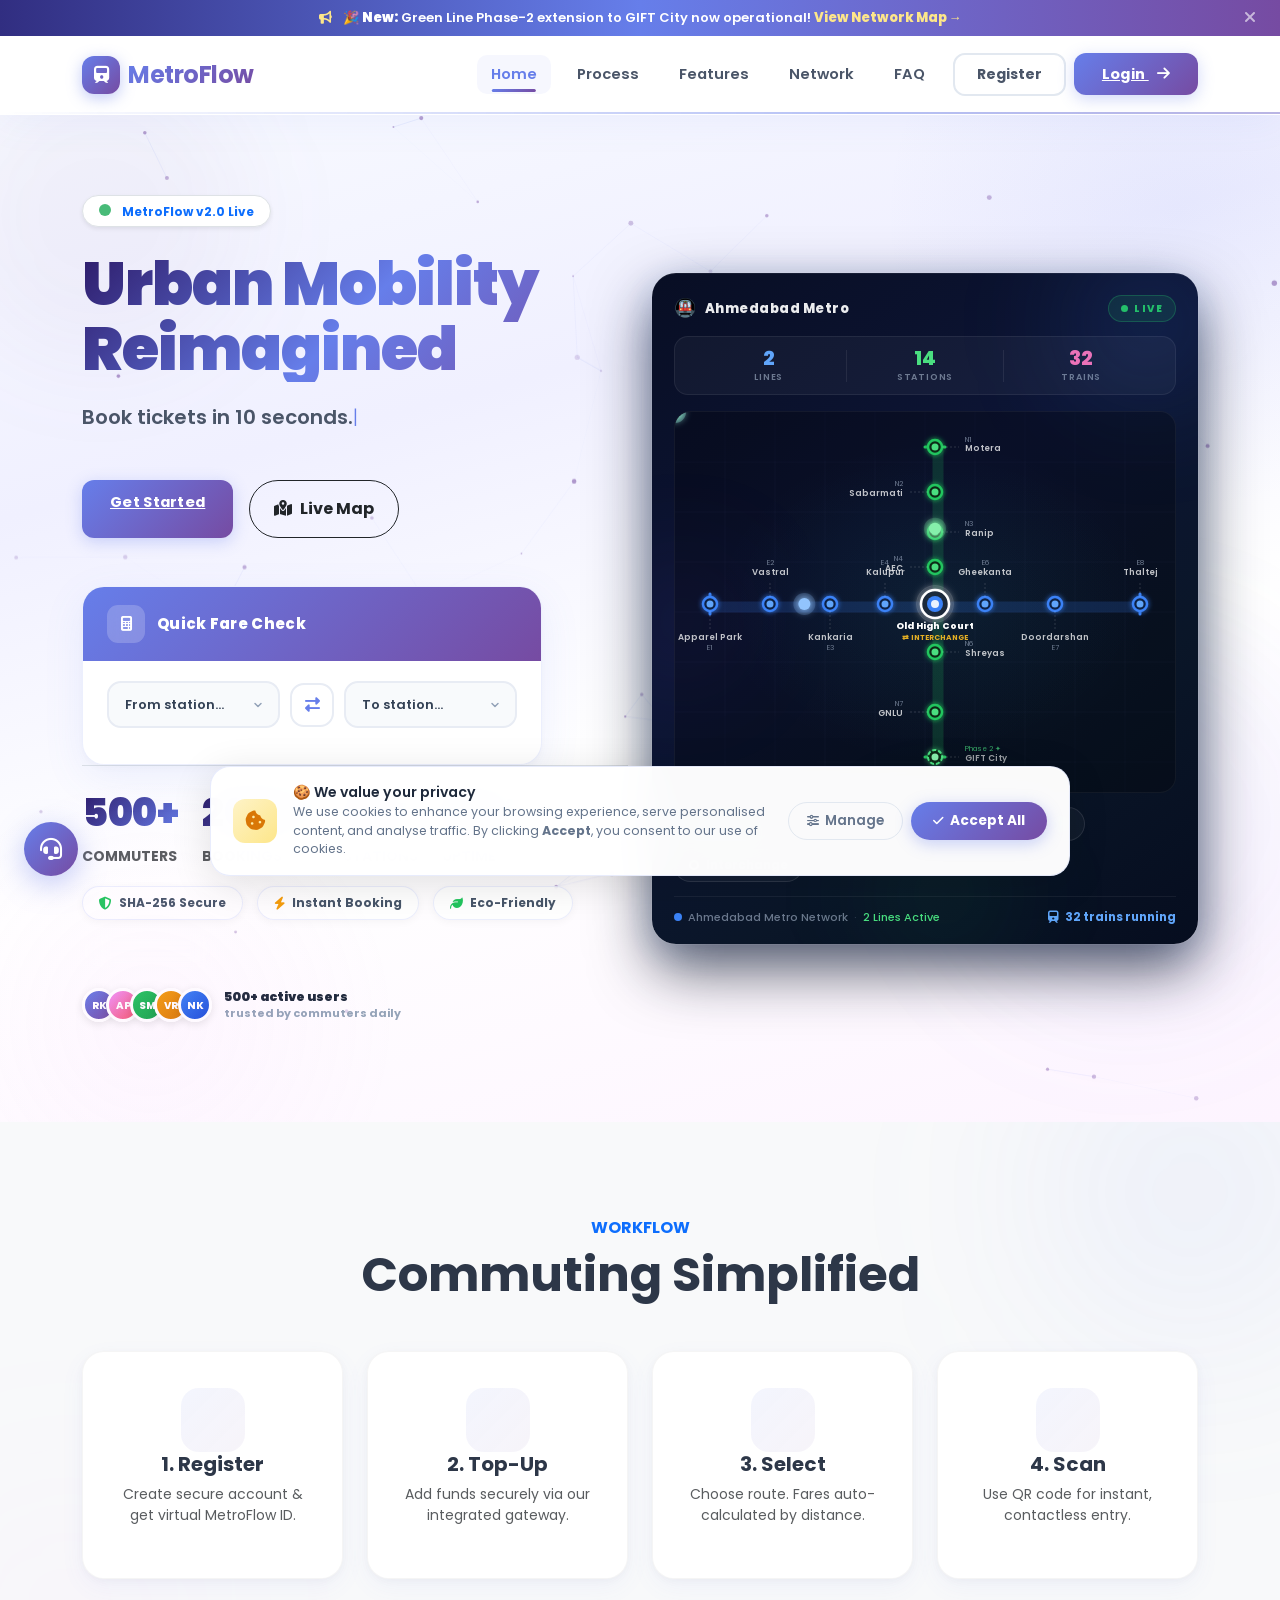
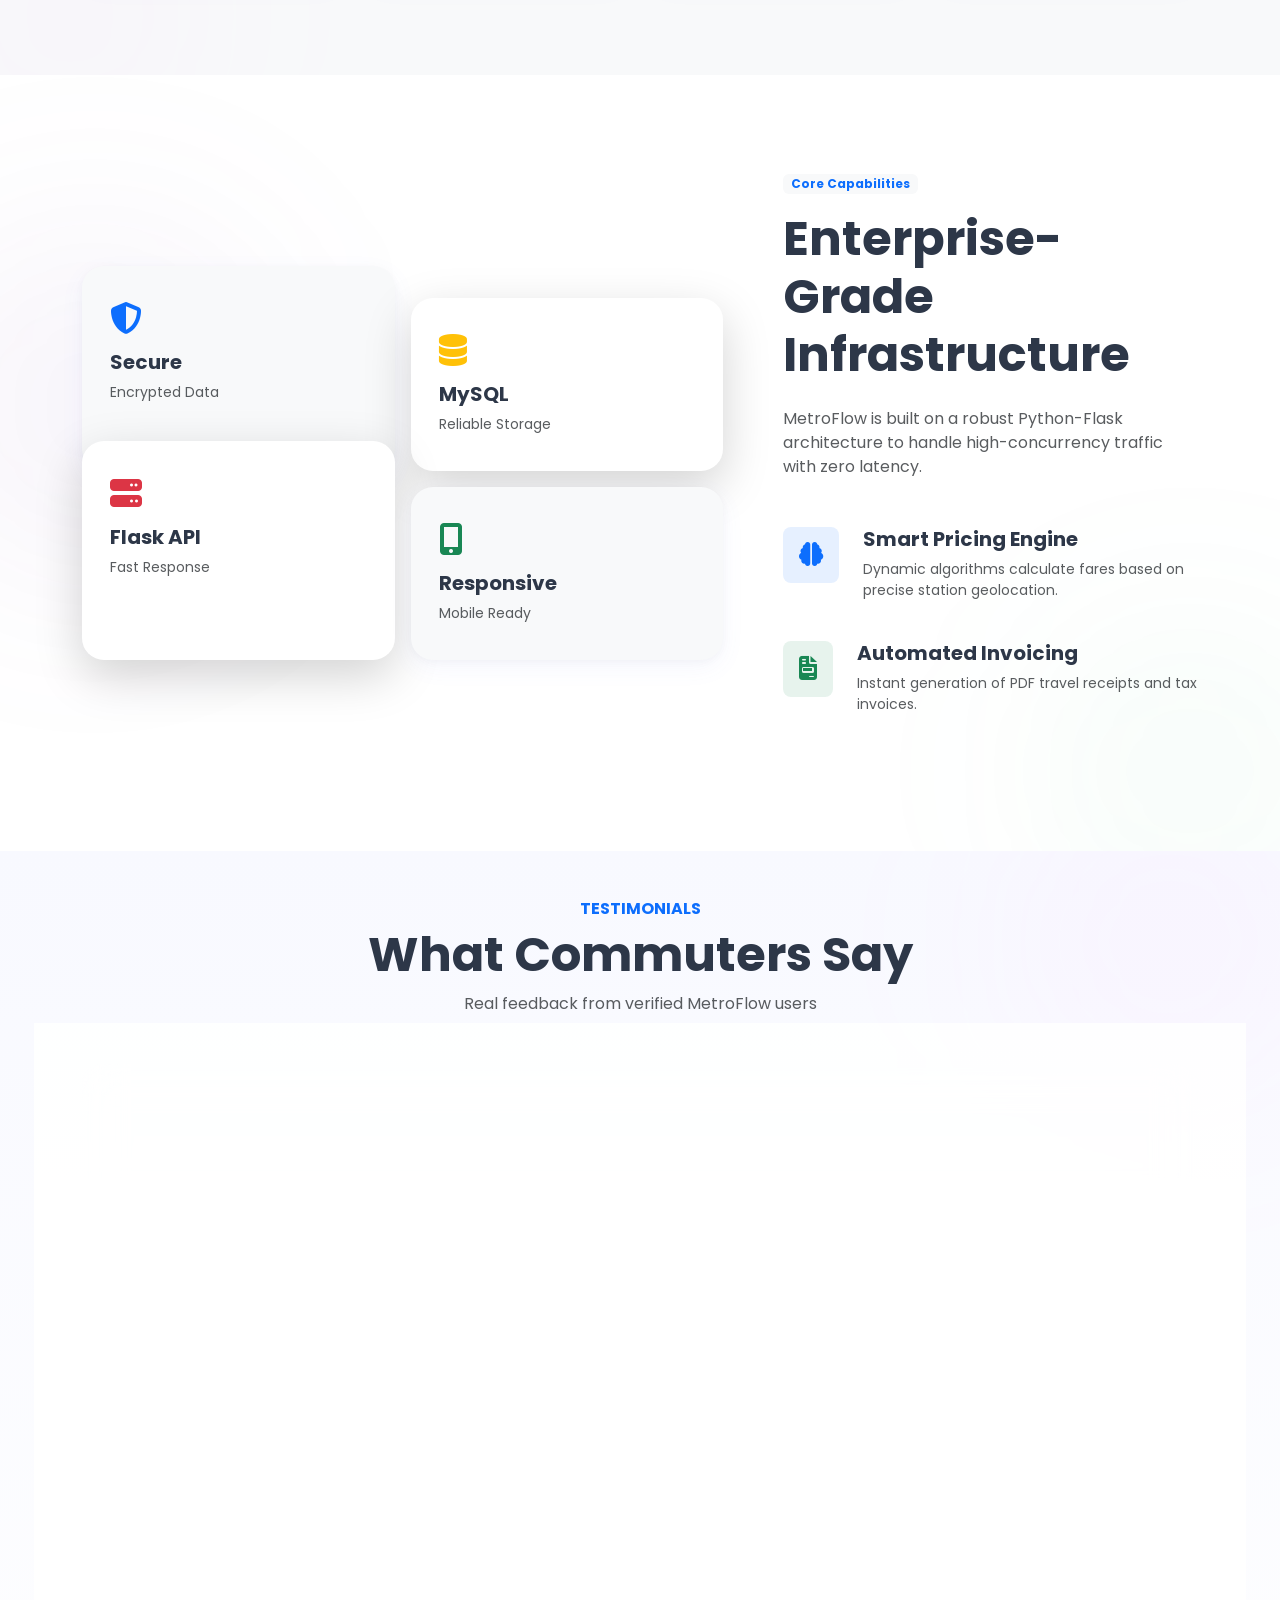
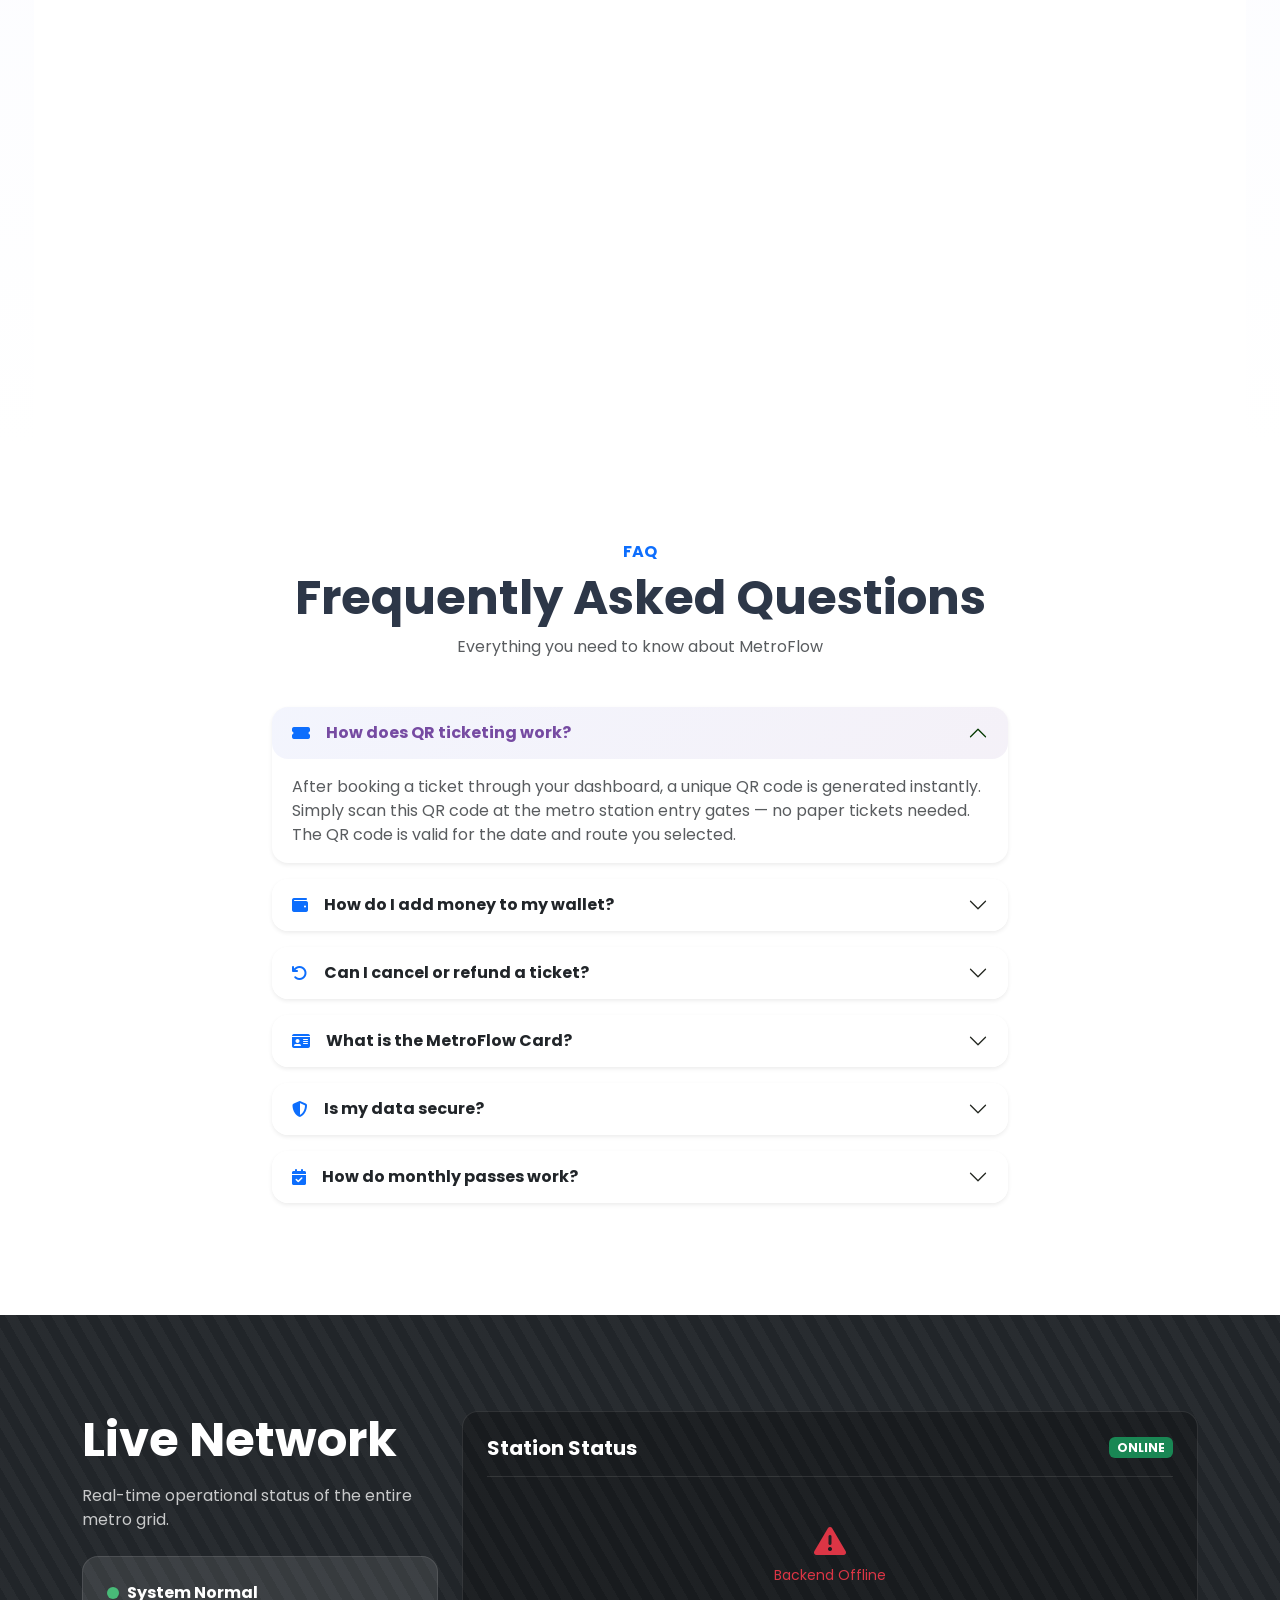
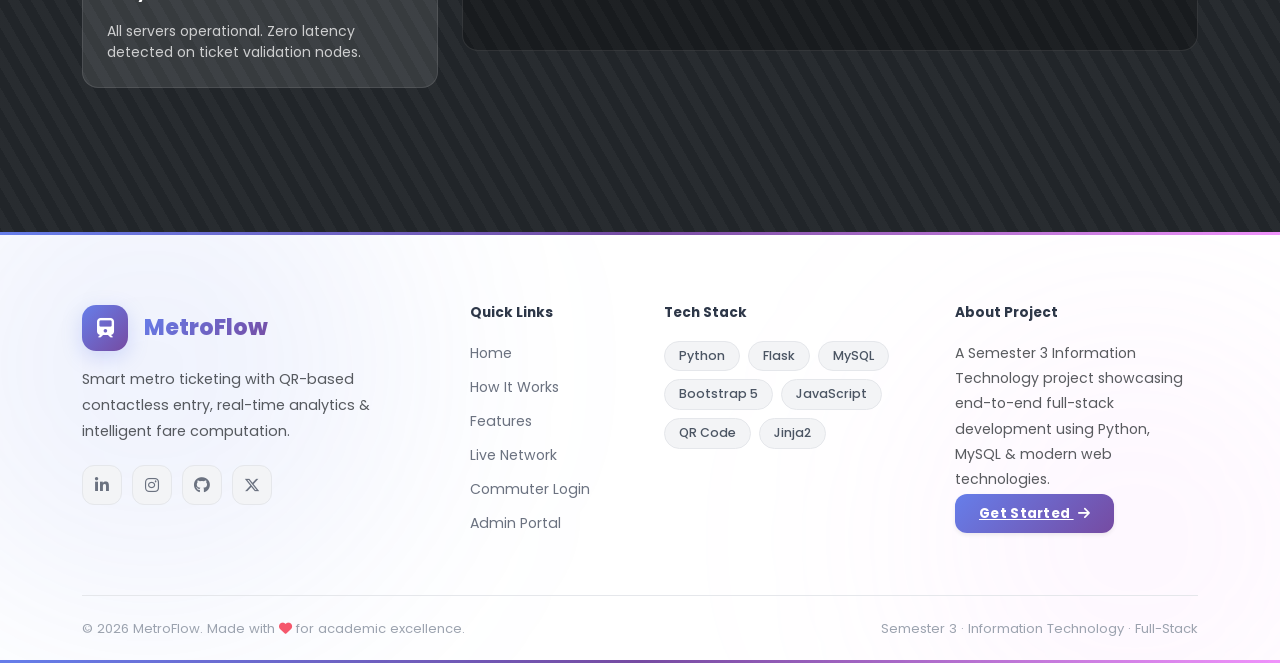
==== commit 1893e0e4: "feat: implement modular UI components for notification center, profile stats, and achievement tracki" ====
--- a/frontend/index.html
+++ b/frontend/index.html
@@ -2338,161 +2338,741 @@
                     </div>
                 </div>
 
-                <!-- Feature CC: Animated SVG Metro Map -->
+                <!-- Feature CC: Redesigned Premium Metro Map -->
                 <div class="col-lg-6" data-aos="fade-left" data-aos-duration="1200">
-                    <div style="
-                        background: linear-gradient(145deg, #0f172a 0%, #1e1b4b 50%, #0c1445 100%);
-                        border-radius: 28px;
-                        padding: 28px;
-                        position: relative;
-                        overflow: hidden;
-                        box-shadow: 0 30px 80px rgba(102,126,234,0.35), 0 0 0 1px rgba(255,255,255,0.06);
-                    ">
-                        <!-- Glow orbs -->
-                        <div
-                            style="position:absolute;top:-40px;right:-40px;width:200px;height:200px;background:radial-gradient(circle,rgba(102,126,234,0.25),transparent 70%);pointer-events:none;">
-                        </div>
-                        <div
-                            style="position:absolute;bottom:-30px;left:-30px;width:150px;height:150px;background:radial-gradient(circle,rgba(240,147,251,0.2),transparent 70%);pointer-events:none;">
-                        </div>
-
-                        <!-- Header -->
-                        <div style="display:flex;align-items:center;justify-content:space-between;margin-bottom:20px;">
-                            <div
-                                style="font-size:13px;font-weight:800;color:rgba(255,255,255,0.9);letter-spacing:1.5px;text-transform:uppercase;">
-                                🗺️ Metro Network</div>
-                            <div
-                                style="display:flex;align-items:center;gap:6px;background:rgba(34,197,94,0.15);border:1px solid rgba(34,197,94,0.3);border-radius:20px;padding:4px 10px;">
-                                <span
-                                    style="width:7px;height:7px;background:#22c55e;border-radius:50%;animation:statPulse2 2s infinite;"></span>
-                                <span
-                                    style="font-size:10px;font-weight:800;color:#22c55e;letter-spacing:1px;">LIVE</span>
+                    <div class="metro-map-card" id="metroMapCard">
+                        <!-- Ambient glow orbs -->
+                        <div class="map-orb map-orb-blue"></div>
+                        <div class="map-orb map-orb-purple"></div>
+                        <div class="map-orb map-orb-green"></div>
+
+                        <!-- Header bar -->
+                        <div class="map-header">
+                            <div class="map-title">
+                                <span class="map-icon">🚇</span>
+                                <span>Ahmedabad Metro</span>
+                            </div>
+                            <div class="map-live-badge">
+                                <span class="live-dot-pulse"></span>
+                                <span>LIVE</span>
                             </div>
                         </div>
 
-                        <!-- SVG Metro Map — Ahmedabad Metro -->
-                        <svg id="metroMapSVG" viewBox="0 0 340 250" xmlns="http://www.w3.org/2000/svg"
-                            style="width:100%;max-width:340px;display:block;margin:0 auto;">
+                        <!-- Stats row -->
+                        <div class="map-stats-row">
+                            <div class="map-stat">
+                                <span class="map-stat-val" style="color:#60a5fa;">2</span>
+                                <span class="map-stat-label">Lines</span>
+                            </div>
+                            <div class="map-stat-divider"></div>
+                            <div class="map-stat">
+                                <span class="map-stat-val" style="color:#4ade80;">14</span>
+                                <span class="map-stat-label">Stations</span>
+                            </div>
+                            <div class="map-stat-divider"></div>
+                            <div class="map-stat">
+                                <span class="map-stat-val" style="color:#f472b6;">32</span>
+                                <span class="map-stat-label">Trains</span>
+                            </div>
+                        </div>
+
+                        <!-- SVG Metro Map -->
+                        <div class="metro-svg-wrap">
+                        <svg id="metroMapSVG" viewBox="0 0 500 380" xmlns="http://www.w3.org/2000/svg" style="width:100%;display:block;">
                             <defs>
-                                <filter id="glowB">
-                                    <feGaussianBlur stdDeviation="2" result="coloredBlur" />
-                                    <feMerge><feMergeNode in="coloredBlur" /><feMergeNode in="SourceGraphic" /></feMerge>
+                                <!-- Blue line glow filter -->
+                                <filter id="glowB" x="-50%" y="-50%" width="200%" height="200%">
+                                    <feGaussianBlur stdDeviation="3" result="blur"/>
+                                    <feMerge><feMergeNode in="blur"/><feMergeNode in="SourceGraphic"/></feMerge>
                                 </filter>
-                                <filter id="glowG">
-                                    <feGaussianBlur stdDeviation="2" result="coloredBlur" />
-                                    <feMerge><feMergeNode in="coloredBlur" /><feMergeNode in="SourceGraphic" /></feMerge>
+                                <!-- Green line glow filter -->
+                                <filter id="glowG" x="-50%" y="-50%" width="200%" height="200%">
+                                    <feGaussianBlur stdDeviation="3" result="blur"/>
+                                    <feMerge><feMergeNode in="blur"/><feMergeNode in="SourceGraphic"/></feMerge>
                                 </filter>
-                                <path id="trainPathBlue" d="M 20,125 L 60,125 L 100,125 L 140,125 L 180,125 L 220,125 L 260,125 L 310,125" fill="none" />
-                                <path id="trainPathGreen" d="M 180,25 L 180,55 L 180,85 L 180,125 L 180,155 L 180,185 L 180,215" fill="none" />
+                                <!-- Station glow -->
+                                <filter id="stGlow" x="-100%" y="-100%" width="300%" height="300%">
+                                    <feGaussianBlur stdDeviation="2.5" result="blur"/>
+                                    <feMerge><feMergeNode in="blur"/><feMergeNode in="SourceGraphic"/></feMerge>
+                                </filter>
+                                <!-- Interchange glow -->
+                                <filter id="ixGlow" x="-100%" y="-100%" width="300%" height="300%">
+                                    <feGaussianBlur stdDeviation="4" result="blur"/>
+                                    <feMerge><feMergeNode in="blur"/><feMergeNode in="SourceGraphic"/></feMerge>
+                                </filter>
+                                <!-- Blue gradient -->
+                                <linearGradient id="blueGrad" x1="0%" y1="0%" x2="100%" y2="0%">
+                                    <stop offset="0%" style="stop-color:#1d4ed8;stop-opacity:1"/>
+                                    <stop offset="50%" style="stop-color:#3b82f6;stop-opacity:1"/>
+                                    <stop offset="100%" style="stop-color:#60a5fa;stop-opacity:1"/>
+                                </linearGradient>
+                                <!-- Green gradient -->
+                                <linearGradient id="greenGrad" x1="0%" y1="0%" x2="0%" y2="100%">
+                                    <stop offset="0%" style="stop-color:#4ade80;stop-opacity:1"/>
+                                    <stop offset="50%" style="stop-color:#22c55e;stop-opacity:1"/>
+                                    <stop offset="100%" style="stop-color:#16a34a;stop-opacity:1"/>
+                                </linearGradient>
+                                <!-- Train paths for animation -->
+                                <path id="trainPathBlue"  d="M 35,192 L 95,192 L 155,192 L 210,192 L 260,192 L 310,192 L 360,192 L 420,192 L 465,192" fill="none"/>
+                                <path id="trainPathBlue2" d="M 465,192 L 420,192 L 360,192 L 310,192 L 260,192 L 210,192 L 155,192 L 95,192 L 35,192" fill="none"/>
+                                <path id="trainPathGreen" d="M 260,35 L 260,80 L 260,120 L 260,155 L 260,192 L 260,230 L 260,270 L 260,310 L 260,345" fill="none"/>
+                                <path id="trainPathGreen2" d="M 260,345 L 260,310 L 260,270 L 260,230 L 260,192 L 260,155 L 260,120 L 260,80 L 260,35" fill="none"/>
                             </defs>
 
-                            <!-- Grid lines -->
-                            <line x1="20" y1="20" x2="20" y2="230" stroke="rgba(255,255,255,0.04)" stroke-width="1" />
-                            <line x1="60" y1="20" x2="60" y2="230" stroke="rgba(255,255,255,0.04)" stroke-width="1" />
-                            <line x1="100" y1="20" x2="100" y2="230" stroke="rgba(255,255,255,0.04)" stroke-width="1" />
-                            <line x1="140" y1="20" x2="140" y2="230" stroke="rgba(255,255,255,0.04)" stroke-width="1" />
-                            <line x1="180" y1="20" x2="180" y2="230" stroke="rgba(255,255,255,0.04)" stroke-width="1" />
-                            <line x1="220" y1="20" x2="220" y2="230" stroke="rgba(255,255,255,0.04)" stroke-width="1" />
-                            <line x1="260" y1="20" x2="260" y2="230" stroke="rgba(255,255,255,0.04)" stroke-width="1" />
-                            <line x1="310" y1="20" x2="310" y2="230" stroke="rgba(255,255,255,0.04)" stroke-width="1" />
-
-                            <!-- BLUE LINE (East-West Corridor) -->
-                            <path d="M 20,125 L 310,125" stroke="#3b82f6" stroke-width="5" stroke-linecap="round"
-                                fill="none" filter="url(#glowB)" opacity="0.9" />
-                            <circle r="5" fill="#60a5fa" filter="url(#glowB)">
-                                <animateMotion dur="10s" repeatCount="indefinite" rotate="auto">
-                                    <mpath href="#trainPathBlue" /></animateMotion>
-                            </circle>
-                            <circle r="9" fill="rgba(96,165,250,0.25)">
-                                <animateMotion dur="10s" repeatCount="indefinite" rotate="auto">
-                                    <mpath href="#trainPathBlue" /></animateMotion>
-                            </circle>
-
-                            <!-- GREEN LINE (North-South Corridor) -->
-                            <path d="M 180,25 L 180,215" stroke="#22c55e" stroke-width="5" stroke-linecap="round"
-                                fill="none" filter="url(#glowG)" opacity="0.9" />
-                            <circle r="5" fill="#4ade80" filter="url(#glowG)">
-                                <animateMotion dur="8s" repeatCount="indefinite" rotate="auto">
-                                    <mpath href="#trainPathGreen" /></animateMotion>
-                            </circle>
-                            <circle r="9" fill="rgba(74,222,128,0.25)">
-                                <animateMotion dur="8s" repeatCount="indefinite" rotate="auto">
-                                    <mpath href="#trainPathGreen" /></animateMotion>
-                            </circle>
-
-                            <!-- Blue Line Stations -->
-                            <circle cx="20" cy="125" r="6" fill="#1e3a5f" stroke="#3b82f6" stroke-width="2.5" />
-                            <circle cx="60" cy="125" r="6" fill="#1e3a5f" stroke="#3b82f6" stroke-width="2.5" />
-                            <circle cx="100" cy="125" r="6" fill="#1e3a5f" stroke="#3b82f6" stroke-width="2.5" />
-                            <circle cx="140" cy="125" r="6" fill="#1e3a5f" stroke="#3b82f6" stroke-width="2.5" />
-                            <!-- Interchange (Blue + Green) -->
-                            <circle cx="180" cy="125" r="10" fill="#1e293b" stroke="white" stroke-width="2.5" />
-                            <circle cx="180" cy="125" r="6" fill="#3b82f6" />
-                            <circle cx="220" cy="125" r="6" fill="#1e3a5f" stroke="#3b82f6" stroke-width="2.5" />
-                            <circle cx="260" cy="125" r="6" fill="#1e3a5f" stroke="#3b82f6" stroke-width="2.5" />
-                            <circle cx="310" cy="125" r="6" fill="#1e3a5f" stroke="#3b82f6" stroke-width="2.5" />
-
-                            <!-- Green Line Stations -->
-                            <circle cx="180" cy="25" r="6" fill="#0f3d1a" stroke="#22c55e" stroke-width="2.5" />
-                            <circle cx="180" cy="55" r="6" fill="#0f3d1a" stroke="#22c55e" stroke-width="2.5" />
-                            <circle cx="180" cy="85" r="6" fill="#0f3d1a" stroke="#22c55e" stroke-width="2.5" />
-                            <circle cx="180" cy="155" r="6" fill="#0f3d1a" stroke="#22c55e" stroke-width="2.5" />
-                            <circle cx="180" cy="185" r="6" fill="#0f3d1a" stroke="#22c55e" stroke-width="2.5" />
-                            <circle cx="180" cy="215" r="6" fill="#0f3d1a" stroke="#22c55e" stroke-width="2.5" />
-
-                            <!-- Station Labels — Blue Line -->
-                            <text x="20" y="145" font-size="6.5" fill="rgba(255,255,255,0.55)" text-anchor="middle"
-                                font-family="Poppins,sans-serif">Apparel Park</text>
-                            <text x="60" y="145" font-size="6.5" fill="rgba(255,255,255,0.55)" text-anchor="middle"
-                                font-family="Poppins,sans-serif">Vastral</text>
-                            <text x="100" y="145" font-size="6.5" fill="rgba(255,255,255,0.55)" text-anchor="middle"
-                                font-family="Poppins,sans-serif">Kankaria</text>
-                            <text x="140" y="145" font-size="6.5" fill="rgba(255,255,255,0.55)" text-anchor="middle"
-                                font-family="Poppins,sans-serif">Kalupur</text>
-                            <text x="180" y="148" font-size="7.5" fill="white" text-anchor="middle"
-                                font-family="Poppins,sans-serif" font-weight="700">Old High Court</text>
-                            <text x="220" y="145" font-size="6.5" fill="rgba(255,255,255,0.55)" text-anchor="middle"
-                                font-family="Poppins,sans-serif">Gheekanta</text>
-                            <text x="260" y="145" font-size="6.5" fill="rgba(255,255,255,0.55)" text-anchor="middle"
-                                font-family="Poppins,sans-serif">Doordarshan</text>
-                            <text x="310" y="145" font-size="6.5" fill="rgba(255,255,255,0.55)" text-anchor="middle"
-                                font-family="Poppins,sans-serif">Thaltej</text>
-
-                            <!-- Station Labels — Green Line -->
-                            <text x="197" y="28" font-size="6.5" fill="rgba(255,255,255,0.5)"
-                                font-family="Poppins,sans-serif">Motera</text>
-                            <text x="197" y="58" font-size="6.5" fill="rgba(255,255,255,0.5)"
-                                font-family="Poppins,sans-serif">Sabarmati</text>
-                            <text x="197" y="88" font-size="6.5" fill="rgba(255,255,255,0.5)"
-                                font-family="Poppins,sans-serif">Ranip</text>
-                            <text x="197" y="158" font-size="6.5" fill="rgba(255,255,255,0.5)"
-                                font-family="Poppins,sans-serif">AEC</text>
-                            <text x="197" y="188" font-size="6.5" fill="rgba(255,255,255,0.5)"
-                                font-family="Poppins,sans-serif">Shreyas</text>
-                            <text x="197" y="218" font-size="6.5" fill="rgba(255,255,255,0.5)"
-                                font-family="Poppins,sans-serif">GNLU</text>
-
-                            <!-- Line Legend -->
-                            <rect x="15" y="237" width="12" height="4" rx="2" fill="#3b82f6" />
-                            <text x="31" y="241" font-size="7" fill="rgba(255,255,255,0.65)"
-                                font-family="Poppins,sans-serif">Blue Line (E-W)</text>
-                            <rect x="120" y="237" width="12" height="4" rx="2" fill="#22c55e" />
-                            <text x="136" y="241" font-size="7" fill="rgba(255,255,255,0.65)"
-                                font-family="Poppins,sans-serif">Green Line (N-S)</text>
-                            <circle cx="245" cy="239" r="4" fill="none" stroke="white" stroke-width="1.5" />
-                            <text x="253" y="242" font-size="7" fill="rgba(255,255,255,0.65)"
-                                font-family="Poppins,sans-serif">Interchange</text>
+                            <!-- ── City grid background (subtle) ── -->
+                            <g opacity="0.06" stroke="#a5b4fc" stroke-width="0.5">
+                                <line x1="0" y1="50"  x2="500" y2="50"/>
+                                <line x1="0" y1="100" x2="500" y2="100"/>
+                                <line x1="0" y1="150" x2="500" y2="150"/>
+                                <line x1="0" y1="200" x2="500" y2="200"/>
+                                <line x1="0" y1="250" x2="500" y2="250"/>
+                                <line x1="0" y1="300" x2="500" y2="300"/>
+                                <line x1="0" y1="350" x2="500" y2="350"/>
+                                <line x1="50"  y1="0" x2="50"  y2="380"/>
+                                <line x1="100" y1="0" x2="100" y2="380"/>
+                                <line x1="150" y1="0" x2="150" y2="380"/>
+                                <line x1="200" y1="0" x2="200" y2="380"/>
+                                <line x1="250" y1="0" x2="250" y2="380"/>
+                                <line x1="300" y1="0" x2="300" y2="380"/>
+                                <line x1="350" y1="0" x2="350" y2="380"/>
+                                <line x1="400" y1="0" x2="400" y2="380"/>
+                                <line x1="450" y1="0" x2="450" y2="380"/>
+                            </g>
+
+                            <!-- ════════════════════════════════
+                                 BLUE LINE GROUP — East-West (E1)
+                                 ════════════════════════════════ -->
+                            <g id="svgBlueLine" style="transition:opacity 0.4s ease;">
+                                <!-- Line shadow/depth -->
+                                <path d="M 35,195 L 465,195" stroke="rgba(59,130,246,0.18)" stroke-width="11" stroke-linecap="round" fill="none"/>
+                                <!-- Main line -->
+                                <path d="M 35,192 L 465,192" stroke="url(#blueGrad)" stroke-width="7" stroke-linecap="round" fill="none" filter="url(#glowB)"/>
+                                <!-- Terminus ticks -->
+                                <line x1="35" y1="182" x2="35" y2="202" stroke="#3b82f6" stroke-width="3" stroke-linecap="round"/>
+                                <line x1="465" y1="182" x2="465" y2="202" stroke="#3b82f6" stroke-width="3" stroke-linecap="round"/>
+                                <!-- Station: Apparel Park (x=35) — label below -->
+                                <circle cx="35" cy="192" r="7" fill="#0f2044" stroke="#3b82f6" stroke-width="2.5" filter="url(#stGlow)" class="metro-station"/>
+                                <circle cx="35" cy="192" r="3.5" fill="#60a5fa"/>
+                                <line x1="35" y1="199" x2="35" y2="218" stroke="rgba(255,255,255,0.15)" stroke-width="1" stroke-dasharray="2,2"/>
+                                <text x="35" y="228" font-size="8.5" fill="rgba(255,255,255,0.75)" text-anchor="middle" font-family="Poppins,sans-serif" font-weight="600">Apparel Park</text>
+                                <text x="35" y="238" font-size="7" fill="rgba(148,163,184,0.7)" text-anchor="middle" font-family="Poppins,sans-serif">E1</text>
+                                <!-- Station: Vastral (x=95) — label above -->
+                                <circle cx="95" cy="192" r="7" fill="#0f2044" stroke="#3b82f6" stroke-width="2.5" filter="url(#stGlow)" class="metro-station"/>
+                                <circle cx="95" cy="192" r="3.5" fill="#60a5fa"/>
+                                <line x1="95" y1="185" x2="95" y2="170" stroke="rgba(255,255,255,0.15)" stroke-width="1" stroke-dasharray="2,2"/>
+                                <text x="95" y="163" font-size="8.5" fill="rgba(255,255,255,0.75)" text-anchor="middle" font-family="Poppins,sans-serif" font-weight="600">Vastral</text>
+                                <text x="95" y="153" font-size="7" fill="rgba(148,163,184,0.7)" text-anchor="middle" font-family="Poppins,sans-serif">E2</text>
+                                <!-- Station: Kankaria (x=155) — label below -->
+                                <circle cx="155" cy="192" r="7" fill="#0f2044" stroke="#3b82f6" stroke-width="2.5" filter="url(#stGlow)" class="metro-station"/>
+                                <circle cx="155" cy="192" r="3.5" fill="#60a5fa"/>
+                                <line x1="155" y1="199" x2="155" y2="218" stroke="rgba(255,255,255,0.15)" stroke-width="1" stroke-dasharray="2,2"/>
+                                <text x="155" y="228" font-size="8.5" fill="rgba(255,255,255,0.75)" text-anchor="middle" font-family="Poppins,sans-serif" font-weight="600">Kankaria</text>
+                                <text x="155" y="238" font-size="7" fill="rgba(148,163,184,0.7)" text-anchor="middle" font-family="Poppins,sans-serif">E3</text>
+                                <!-- Station: Kalupur (x=210) — label above -->
+                                <circle cx="210" cy="192" r="7" fill="#0f2044" stroke="#3b82f6" stroke-width="2.5" filter="url(#stGlow)" class="metro-station"/>
+                                <circle cx="210" cy="192" r="3.5" fill="#60a5fa"/>
+                                <line x1="210" y1="185" x2="210" y2="170" stroke="rgba(255,255,255,0.15)" stroke-width="1" stroke-dasharray="2,2"/>
+                                <text x="210" y="163" font-size="8.5" fill="rgba(255,255,255,0.75)" text-anchor="middle" font-family="Poppins,sans-serif" font-weight="600">Kalupur</text>
+                                <text x="210" y="153" font-size="7" fill="rgba(148,163,184,0.7)" text-anchor="middle" font-family="Poppins,sans-serif">E4</text>
+                                <!-- Station: Gheekanta (x=310) — label above -->
+                                <circle cx="310" cy="192" r="7" fill="#0f2044" stroke="#3b82f6" stroke-width="2.5" filter="url(#stGlow)" class="metro-station"/>
+                                <circle cx="310" cy="192" r="3.5" fill="#60a5fa"/>
+                                <line x1="310" y1="185" x2="310" y2="170" stroke="rgba(255,255,255,0.15)" stroke-width="1" stroke-dasharray="2,2"/>
+                                <text x="310" y="163" font-size="8.5" fill="rgba(255,255,255,0.75)" text-anchor="middle" font-family="Poppins,sans-serif" font-weight="600">Gheekanta</text>
+                                <text x="310" y="153" font-size="7" fill="rgba(148,163,184,0.7)" text-anchor="middle" font-family="Poppins,sans-serif">E6</text>
+                                <!-- Station: Doordarshan (x=380) — label below -->
+                                <circle cx="380" cy="192" r="7" fill="#0f2044" stroke="#3b82f6" stroke-width="2.5" filter="url(#stGlow)" class="metro-station"/>
+                                <circle cx="380" cy="192" r="3.5" fill="#60a5fa"/>
+                                <line x1="380" y1="199" x2="380" y2="218" stroke="rgba(255,255,255,0.15)" stroke-width="1" stroke-dasharray="2,2"/>
+                                <text x="380" y="228" font-size="8.5" fill="rgba(255,255,255,0.75)" text-anchor="middle" font-family="Poppins,sans-serif" font-weight="600">Doordarshan</text>
+                                <text x="380" y="238" font-size="7" fill="rgba(148,163,184,0.7)" text-anchor="middle" font-family="Poppins,sans-serif">E7</text>
+                                <!-- Station: Thaltej (x=465) — label above -->
+                                <circle cx="465" cy="192" r="7" fill="#0f2044" stroke="#3b82f6" stroke-width="2.5" filter="url(#stGlow)" class="metro-station"/>
+                                <circle cx="465" cy="192" r="3.5" fill="#60a5fa"/>
+                                <line x1="465" y1="185" x2="465" y2="170" stroke="rgba(255,255,255,0.15)" stroke-width="1" stroke-dasharray="2,2"/>
+                                <text x="465" y="163" font-size="8.5" fill="rgba(255,255,255,0.75)" text-anchor="middle" font-family="Poppins,sans-serif" font-weight="600">Thaltej</text>
+                                <text x="465" y="153" font-size="7" fill="rgba(148,163,184,0.7)" text-anchor="middle" font-family="Poppins,sans-serif">E8</text>
+                            </g>
+
+                            <!-- ════════════════════════════════
+                                 GREEN LINE GROUP — North-South (G1)
+                                 ════════════════════════════════ -->
+                            <g id="svgGreenLine" style="transition:opacity 0.4s ease;">
+                                <!-- Line shadow/depth -->
+                                <path d="M 263,35 L 263,345" stroke="rgba(34,197,94,0.18)" stroke-width="11" stroke-linecap="round" fill="none"/>
+                                <!-- Main line -->
+                                <path d="M 260,35 L 260,345" stroke="url(#greenGrad)" stroke-width="7" stroke-linecap="round" fill="none" filter="url(#glowG)"/>
+                                <!-- Terminus ticks -->
+                                <line x1="250" y1="35" x2="270" y2="35" stroke="#22c55e" stroke-width="3" stroke-linecap="round"/>
+                                <line x1="250" y1="345" x2="270" y2="345" stroke="#22c55e" stroke-width="3" stroke-linecap="round"/>
+                                <!-- Station: Motera (y=35) — label right -->
+                                <circle cx="260" cy="35" r="7" fill="#0a2918" stroke="#22c55e" stroke-width="2.5" filter="url(#stGlow)" class="metro-station"/>
+                                <circle cx="260" cy="35" r="3.5" fill="#4ade80"/>
+                                <line x1="267" y1="35" x2="284" y2="35" stroke="rgba(255,255,255,0.15)" stroke-width="1" stroke-dasharray="2,2"/>
+                                <text x="290" y="39" font-size="8.5" fill="rgba(255,255,255,0.75)" text-anchor="start" font-family="Poppins,sans-serif" font-weight="600">Motera</text>
+                                <text x="290" y="30" font-size="7" fill="rgba(148,163,184,0.7)" text-anchor="start" font-family="Poppins,sans-serif">N1</text>
+                                <!-- Station: Sabarmati (y=80) — label left -->
+                                <circle cx="260" cy="80" r="7" fill="#0a2918" stroke="#22c55e" stroke-width="2.5" filter="url(#stGlow)" class="metro-station"/>
+                                <circle cx="260" cy="80" r="3.5" fill="#4ade80"/>
+                                <line x1="253" y1="80" x2="234" y2="80" stroke="rgba(255,255,255,0.15)" stroke-width="1" stroke-dasharray="2,2"/>
+                                <text x="228" y="84" font-size="8.5" fill="rgba(255,255,255,0.75)" text-anchor="end" font-family="Poppins,sans-serif" font-weight="600">Sabarmati</text>
+                                <text x="228" y="74" font-size="7" fill="rgba(148,163,184,0.7)" text-anchor="end" font-family="Poppins,sans-serif">N2</text>
+                                <!-- Station: Ranip (y=120) — label right -->
+                                <circle cx="260" cy="120" r="7" fill="#0a2918" stroke="#22c55e" stroke-width="2.5" filter="url(#stGlow)" class="metro-station"/>
+                                <circle cx="260" cy="120" r="3.5" fill="#4ade80"/>
+                                <line x1="267" y1="120" x2="284" y2="120" stroke="rgba(255,255,255,0.15)" stroke-width="1" stroke-dasharray="2,2"/>
+                                <text x="290" y="124" font-size="8.5" fill="rgba(255,255,255,0.75)" text-anchor="start" font-family="Poppins,sans-serif" font-weight="600">Ranip</text>
+                                <text x="290" y="114" font-size="7" fill="rgba(148,163,184,0.7)" text-anchor="start" font-family="Poppins,sans-serif">N3</text>
+                                <!-- Station: AEC (y=155) — label left -->
+                                <circle cx="260" cy="155" r="7" fill="#0a2918" stroke="#22c55e" stroke-width="2.5" filter="url(#stGlow)" class="metro-station"/>
+                                <circle cx="260" cy="155" r="3.5" fill="#4ade80"/>
+                                <line x1="253" y1="155" x2="234" y2="155" stroke="rgba(255,255,255,0.15)" stroke-width="1" stroke-dasharray="2,2"/>
+                                <text x="228" y="159" font-size="8.5" fill="rgba(255,255,255,0.75)" text-anchor="end" font-family="Poppins,sans-serif" font-weight="600">AEC</text>
+                                <text x="228" y="149" font-size="7" fill="rgba(148,163,184,0.7)" text-anchor="end" font-family="Poppins,sans-serif">N4</text>
+                                <!-- Station: Shreyas (y=240) — label right -->
+                                <circle cx="260" cy="240" r="7" fill="#0a2918" stroke="#22c55e" stroke-width="2.5" filter="url(#stGlow)" class="metro-station"/>
+                                <circle cx="260" cy="240" r="3.5" fill="#4ade80"/>
+                                <line x1="267" y1="240" x2="284" y2="240" stroke="rgba(255,255,255,0.15)" stroke-width="1" stroke-dasharray="2,2"/>
+                                <text x="290" y="244" font-size="8.5" fill="rgba(255,255,255,0.75)" text-anchor="start" font-family="Poppins,sans-serif" font-weight="600">Shreyas</text>
+                                <text x="290" y="234" font-size="7" fill="rgba(148,163,184,0.7)" text-anchor="start" font-family="Poppins,sans-serif">N6</text>
+                                <!-- Station: GNLU (y=300) — label left -->
+                                <circle cx="260" cy="300" r="7" fill="#0a2918" stroke="#22c55e" stroke-width="2.5" filter="url(#stGlow)" class="metro-station"/>
+                                <circle cx="260" cy="300" r="3.5" fill="#4ade80"/>
+                                <line x1="253" y1="300" x2="234" y2="300" stroke="rgba(255,255,255,0.15)" stroke-width="1" stroke-dasharray="2,2"/>
+                                <text x="228" y="304" font-size="8.5" fill="rgba(255,255,255,0.75)" text-anchor="end" font-family="Poppins,sans-serif" font-weight="600">GNLU</text>
+                                <text x="228" y="294" font-size="7" fill="rgba(148,163,184,0.7)" text-anchor="end" font-family="Poppins,sans-serif">N7</text>
+                                <!-- Station: GIFT City (y=345) — label right, PHASE 2 -->
+                                <circle cx="260" cy="345" r="7" fill="#0a2918" stroke="#4ade80" stroke-width="2" stroke-dasharray="4,2" filter="url(#stGlow)" class="metro-station"/>
+                                <circle cx="260" cy="345" r="3.5" fill="#86efac"/>
+                                <line x1="267" y1="345" x2="284" y2="345" stroke="rgba(255,255,255,0.15)" stroke-width="1" stroke-dasharray="2,2"/>
+                                <text x="290" y="349" font-size="8.5" fill="rgba(255,255,255,0.6)" text-anchor="start" font-family="Poppins,sans-serif" font-weight="600">GIFT City</text>
+                                <text x="290" y="339" font-size="7" fill="rgba(74,222,128,0.7)" text-anchor="start" font-family="Poppins,sans-serif">Phase 2 ✦</text>
+                            </g>
+
+                            <!-- ══════════════════════
+                                 ANIMATED TRAINS
+                                 ══════════════════════ -->
+                            <g id="svgBlueTrains" style="transition:opacity 0.4s ease;">
+                                <!-- Blue train 1 (forward) -->
+                                <g filter="url(#glowB)">
+                                    <circle r="6" fill="#93c5fd">
+                                        <animateMotion dur="12s" begin="0s" repeatCount="indefinite"><mpath href="#trainPathBlue"/></animateMotion>
+                                    </circle>
+                                    <circle r="11" fill="rgba(147,197,253,0.2)">
+                                        <animateMotion dur="12s" begin="0s" repeatCount="indefinite"><mpath href="#trainPathBlue"/></animateMotion>
+                                    </circle>
+                                </g>
+                                <!-- Blue train 2 (return) -->
+                                <g filter="url(#glowB)">
+                                    <circle r="6" fill="#93c5fd">
+                                        <animateMotion dur="12s" begin="6s" repeatCount="indefinite"><mpath href="#trainPathBlue2"/></animateMotion>
+                                    </circle>
+                                    <circle r="11" fill="rgba(147,197,253,0.2)">
+                                        <animateMotion dur="12s" begin="6s" repeatCount="indefinite"><mpath href="#trainPathBlue2"/></animateMotion>
+                                    </circle>
+                                </g>
+                            </g>
+
+                            <g id="svgGreenTrains" style="transition:opacity 0.4s ease;">
+                                <!-- Green train 1 (forward) -->
+                                <g filter="url(#glowG)">
+                                    <circle r="6" fill="#86efac">
+                                        <animateMotion dur="10s" begin="0s" repeatCount="indefinite"><mpath href="#trainPathGreen"/></animateMotion>
+                                    </circle>
+                                    <circle r="11" fill="rgba(134,239,172,0.2)">
+                                        <animateMotion dur="10s" begin="0s" repeatCount="indefinite"><mpath href="#trainPathGreen"/></animateMotion>
+                                    </circle>
+                                </g>
+                                <!-- Green train 2 (return) -->
+                                <g filter="url(#glowG)">
+                                    <circle r="6" fill="#86efac">
+                                        <animateMotion dur="10s" begin="5s" repeatCount="indefinite"><mpath href="#trainPathGreen2"/></animateMotion>
+                                    </circle>
+                                    <circle r="11" fill="rgba(134,239,172,0.2)">
+                                        <animateMotion dur="10s" begin="5s" repeatCount="indefinite"><mpath href="#trainPathGreen2"/></animateMotion>
+                                    </circle>
+                                </g>
+                            </g>
+
+                            <!-- ★ INTERCHANGE GROUP -->
+                            <g id="svgIxStation" style="transition:opacity 0.4s ease;">
+                                <!-- Outer ring pulse -->
+                                <circle cx="260" cy="192" r="18" fill="rgba(255,255,255,0.04)" stroke="rgba(255,255,255,0.12)" stroke-width="1">
+                                    <animate attributeName="r" values="18;22;18" dur="2.5s" repeatCount="indefinite"/>
+                                    <animate attributeName="opacity" values="1;0.3;1" dur="2.5s" repeatCount="indefinite"/>
+                                </circle>
+                                <circle cx="260" cy="192" r="14" fill="#1e293b" stroke="white" stroke-width="2.5" filter="url(#ixGlow)"/>
+                                <circle cx="260" cy="192" r="8" fill="#3b82f6"/>
+                                <circle cx="260" cy="192" r="4" fill="white" opacity="0.9"/>
+                                <!-- IX label below -->
+                                <text x="260" y="217" font-size="9" fill="white" text-anchor="middle" font-family="Poppins,sans-serif" font-weight="800">Old High Court</text>
+                                <text x="260" y="228" font-size="7.5" fill="rgba(251,191,36,0.9)" text-anchor="middle" font-family="Poppins,sans-serif" font-weight="700">⇄ INTERCHANGE</text>
+                            </g>
+
+                            <!-- (legend moved to HTML below SVG for interactivity -->
+
                         </svg>
+                        </div>
+
+                        <!-- ── Interactive Line Filter Tabs ── -->
+                        <div class="map-line-filters" id="mapLineFilters">
+                            <button class="map-line-btn active" id="filterAll" onclick="metroFilter('all')">
+                                <span class="btn-dot" style="background:linear-gradient(135deg,#3b82f6,#22c55e);"></span>
+                                All Lines
+                            </button>
+                            <button class="map-line-btn" id="filterBlue" onclick="metroFilter('blue')">
+                                <span class="btn-dot" style="background:#3b82f6;"></span>
+                                Blue Line
+                                <span class="btn-badge" style="background:rgba(59,130,246,0.15);color:#60a5fa;">E-W</span>
+                            </button>
+                            <button class="map-line-btn" id="filterGreen" onclick="metroFilter('green')">
+                                <span class="btn-dot" style="background:#22c55e;"></span>
+                                Green Line
+                                <span class="btn-badge" style="background:rgba(34,197,94,0.15);color:#4ade80;">N-S</span>
+                            </button>
+                            <button class="map-line-btn" id="filterIx" onclick="metroFilter('ix')">
+                                <span style="width:10px;height:10px;border-radius:50%;background:#1e293b;border:2px solid white;display:inline-block;vertical-align:middle;"></span>
+                                Interchange
+                            </button>
+                        </div>
+
+                        <!-- Active filter info chip -->
+                        <div class="map-filter-info" id="mapFilterInfo" style="display:none;">
+                            <span id="filterInfoText"></span>
+                            <button class="filter-clear-btn" onclick="metroFilter('all')">✕ Clear</button>
+                        </div>
 
                         <!-- Bottom footer -->
-                        <div style="margin-top:16px;display:flex;justify-content:space-between;align-items:center;">
-                            <div style="font-size:11px;color:rgba(255,255,255,0.4);">Ahmedabad Metro Network · 2 Lines Active</div>
-                            <div style="font-size:11px;font-weight:700;color:#60a5fa;">
-                                <i class="fas fa-train" style="margin-right:4px;"></i>32 trains running
+                        <div class="map-footer">
+                            <div class="map-footer-left">
+                                <span class="map-footer-dot blue-dot"></span>
+                                <span>Ahmedabad Metro Network</span>
+                                <span class="map-footer-sep">·</span>
+                                <span id="activeLineLabel" style="color:#4ade80;">2 Lines Active</span>
+                            </div>
+                            <div class="map-footer-right">
+                                <i class="fas fa-train"></i>
+                                <span id="trainCount">32 trains running</span>
                             </div>
                         </div>
                     </div>
                 </div>
+
+                <style>
+                /* ══════════════════════════════════════
+                   PREMIUM METRO MAP CARD STYLES
+                   ══════════════════════════════════════ */
+                .metro-map-card {
+                    background: linear-gradient(145deg, #080e24 0%, #0d1535 40%, #0a1628 70%, #060d1f 100%);
+                    border-radius: 24px;
+                    padding: 22px 22px 18px;
+                    position: relative;
+                    overflow: hidden;
+                    box-shadow:
+                        0 0 0 1px rgba(255,255,255,0.07),
+                        0 25px 60px rgba(15,23,42,0.7),
+                        0 8px 32px rgba(59,130,246,0.18),
+                        inset 0 1px 0 rgba(255,255,255,0.06);
+                    transition: transform 0.4s ease, box-shadow 0.4s ease;
+                }
+                .metro-map-card:hover {
+                    transform: translateY(-4px);
+                    box-shadow:
+                        0 0 0 1px rgba(255,255,255,0.1),
+                        0 35px 80px rgba(15,23,42,0.8),
+                        0 12px 48px rgba(59,130,246,0.25),
+                        inset 0 1px 0 rgba(255,255,255,0.08);
+                }
+                /* Ambient glow orbs */
+                .map-orb {
+                    position: absolute;
+                    border-radius: 50%;
+                    pointer-events: none;
+                    filter: blur(55px);
+                }
+                .map-orb-blue {
+                    top: -60px; right: -60px;
+                    width: 220px; height: 220px;
+                    background: radial-gradient(circle, rgba(59,130,246,0.22), transparent 70%);
+                    animation: orbFloat1 8s ease-in-out infinite;
+                }
+                .map-orb-purple {
+                    top: 40%; left: -50px;
+                    width: 160px; height: 160px;
+                    background: radial-gradient(circle, rgba(139,92,246,0.15), transparent 70%);
+                    animation: orbFloat2 10s ease-in-out infinite 2s;
+                }
+                .map-orb-green {
+                    bottom: -40px; right: 30%;
+                    width: 180px; height: 180px;
+                    background: radial-gradient(circle, rgba(34,197,94,0.15), transparent 70%);
+                    animation: orbFloat1 12s ease-in-out infinite 4s;
+                }
+                @keyframes orbFloat1 {
+                    0%,100% { transform: translate(0,0) scale(1); }
+                    50% { transform: translate(12px,-16px) scale(1.08); }
+                }
+                @keyframes orbFloat2 {
+                    0%,100% { transform: translate(0,0) scale(1); }
+                    50% { transform: translate(-10px,14px) scale(1.06); }
+                }
+
+                /* Header */
+                .map-header {
+                    display: flex;
+                    align-items: center;
+                    justify-content: space-between;
+                    margin-bottom: 14px;
+                }
+                .map-title {
+                    display: flex;
+                    align-items: center;
+                    gap: 8px;
+                    font-size: 13px;
+                    font-weight: 800;
+                    color: rgba(255,255,255,0.92);
+                    letter-spacing: 0.5px;
+                }
+                .map-icon {
+                    font-size: 18px;
+                    line-height: 1;
+                }
+                .map-live-badge {
+                    display: flex;
+                    align-items: center;
+                    gap: 6px;
+                    background: rgba(34,197,94,0.12);
+                    border: 1px solid rgba(34,197,94,0.28);
+                    border-radius: 20px;
+                    padding: 5px 12px;
+                    font-size: 10px;
+                    font-weight: 800;
+                    color: #22c55e;
+                    letter-spacing: 1.5px;
+                }
+                .live-dot-pulse {
+                    width: 7px;
+                    height: 7px;
+                    background: #22c55e;
+                    border-radius: 50%;
+                    box-shadow: 0 0 0 0 rgba(34,197,94,0.6);
+                    animation: livePulse 1.8s ease-out infinite;
+                }
+                @keyframes livePulse {
+                    0% { box-shadow: 0 0 0 0 rgba(34,197,94,0.6); }
+                    70% { box-shadow: 0 0 0 7px rgba(34,197,94,0); }
+                    100% { box-shadow: 0 0 0 0 rgba(34,197,94,0); }
+                }
+
+                /* Stats row */
+                .map-stats-row {
+                    display: flex;
+                    align-items: center;
+                    gap: 0;
+                    background: rgba(255,255,255,0.04);
+                    border: 1px solid rgba(255,255,255,0.07);
+                    border-radius: 14px;
+                    padding: 10px 16px;
+                    margin-bottom: 16px;
+                }
+                .map-stat {
+                    flex: 1;
+                    text-align: center;
+                }
+                .map-stat-val {
+                    display: block;
+                    font-size: 20px;
+                    font-weight: 800;
+                    line-height: 1.1;
+                    font-family: 'Poppins', sans-serif;
+                }
+                .map-stat-label {
+                    display: block;
+                    font-size: 9px;
+                    font-weight: 600;
+                    color: rgba(148,163,184,0.7);
+                    text-transform: uppercase;
+                    letter-spacing: 0.8px;
+                    margin-top: 2px;
+                }
+                .map-stat-divider {
+                    width: 1px;
+                    height: 32px;
+                    background: rgba(255,255,255,0.08);
+                    flex-shrink: 0;
+                }
+
+                /* SVG wrapper */
+                .metro-svg-wrap {
+                    background: rgba(0,0,0,0.25);
+                    border-radius: 16px;
+                    border: 1px solid rgba(255,255,255,0.05);
+                    overflow: hidden;
+                    position: relative;
+                }
+                .metro-svg-wrap::before {
+                    content: '';
+                    position: absolute;
+                    inset: 0;
+                    background:
+                        radial-gradient(ellipse at 52% 50%, rgba(59,130,246,0.06) 0%, transparent 60%),
+                        radial-gradient(ellipse at 52% 50%, rgba(34,197,94,0.05) 0%, transparent 55%);
+                    pointer-events: none;
+                    z-index: 0;
+                }
+                #metroMapSVG { position: relative; z-index: 1; }
+
+                /* Station hover effect */
+                .metro-station {
+                    cursor: pointer;
+                    transition: all 0.2s ease;
+                }
+                .metro-station:hover {
+                    filter: url(#ixGlow);
+                    transform-origin: center;
+                }
+
+                /* Map footer */
+                .map-footer {
+                    display: flex;
+                    align-items: center;
+                    justify-content: space-between;
+                    margin-top: 14px;
+                    padding-top: 12px;
+                    border-top: 1px solid rgba(255,255,255,0.06);
+                }
+                .map-footer-left {
+                    display: flex;
+                    align-items: center;
+                    gap: 6px;
+                    font-size: 11px;
+                    color: rgba(148,163,184,0.7);
+                    font-weight: 500;
+                }
+                .map-footer-dot {
+                    width: 8px;
+                    height: 8px;
+                    border-radius: 50%;
+                    flex-shrink: 0;
+                }
+                .blue-dot { background: #3b82f6; }
+                .map-footer-sep { opacity: 0.4; }
+                .map-footer-right {
+                    display: flex;
+                    align-items: center;
+                    gap: 6px;
+                    font-size: 11.5px;
+                    font-weight: 700;
+                    color: #60a5fa;
+                }
+                .map-footer-right i { font-size: 12px; }
+
+                /* ── Line Filter Tabs ── */
+                .map-line-filters {
+                    display: flex;
+                    gap: 8px;
+                    margin-top: 14px;
+                    flex-wrap: wrap;
+                }
+                .map-line-btn {
+                    display: flex;
+                    align-items: center;
+                    gap: 7px;
+                    padding: 7px 14px;
+                    border-radius: 30px;
+                    border: 1px solid rgba(255,255,255,0.1);
+                    background: rgba(255,255,255,0.04);
+                    color: rgba(255,255,255,0.55);
+                    font-size: 11.5px;
+                    font-weight: 700;
+                    font-family: 'Poppins', sans-serif;
+                    cursor: pointer;
+                    transition: all 0.25s ease;
+                    outline: none;
+                    white-space: nowrap;
+                }
+                .map-line-btn:hover {
+                    background: rgba(255,255,255,0.09);
+                    color: rgba(255,255,255,0.85);
+                    border-color: rgba(255,255,255,0.22);
+                    transform: translateY(-1px);
+                }
+                .map-line-btn.active {
+                    background: rgba(255,255,255,0.1);
+                    color: white;
+                    border-color: rgba(255,255,255,0.28);
+                    box-shadow: 0 2px 12px rgba(0,0,0,0.3);
+                }
+                #filterBlue.active {
+                    background: rgba(59,130,246,0.18);
+                    border-color: rgba(59,130,246,0.45);
+                    color: #93c5fd;
+                    box-shadow: 0 2px 16px rgba(59,130,246,0.2);
+                }
+                #filterGreen.active {
+                    background: rgba(34,197,94,0.18);
+                    border-color: rgba(34,197,94,0.45);
+                    color: #86efac;
+                    box-shadow: 0 2px 16px rgba(34,197,94,0.2);
+                }
+                #filterIx.active {
+                    background: rgba(251,191,36,0.12);
+                    border-color: rgba(251,191,36,0.35);
+                    color: #fde68a;
+                    box-shadow: 0 2px 16px rgba(251,191,36,0.15);
+                }
+                .btn-dot {
+                    width: 9px;
+                    height: 9px;
+                    border-radius: 50%;
+                    flex-shrink: 0;
+                    display: inline-block;
+                }
+                .btn-badge {
+                    font-size: 9px;
+                    padding: 1px 6px;
+                    border-radius: 20px;
+                    font-weight: 800;
+                    letter-spacing: 0.5px;
+                }
+
+                /* Filter info chip */
+                .map-filter-info {
+                    display: flex;
+                    align-items: center;
+                    justify-content: space-between;
+                    margin-top: 10px;
+                    padding: 7px 12px;
+                    background: rgba(255,255,255,0.04);
+                    border: 1px solid rgba(255,255,255,0.08);
+                    border-radius: 10px;
+                    font-size: 11px;
+                    color: rgba(148,163,184,0.85);
+                    font-weight: 500;
+                    animation: fadeInDown 0.3s ease;
+                }
+                @keyframes fadeInDown {
+                    from { opacity:0; transform:translateY(-6px); }
+                    to   { opacity:1; transform:translateY(0); }
+                }
+                .filter-clear-btn {
+                    background: rgba(255,255,255,0.07);
+                    border: 1px solid rgba(255,255,255,0.12);
+                    border-radius: 20px;
+                    padding: 2px 10px;
+                    color: rgba(255,255,255,0.6);
+                    font-size: 10px;
+                    font-weight: 700;
+                    cursor: pointer;
+                    transition: all 0.2s;
+                }
+                .filter-clear-btn:hover {
+                    background: rgba(255,255,255,0.14);
+                    color: white;
+                }
+
+                /* SVG group fade transitions */
+                #metroMapSVG g[id] {
+                    transition: opacity 0.4s ease;
+                }
+                </style>
+
+                <script>
+                /* ══════════════════════════════════════
+                   METRO MAP INTERACTIVE FILTER
+                   ══════════════════════════════════════ */
+                (function() {
+                    // Map of filter mode → which SVG group IDs to show/dim
+                    const config = {
+                        all: {
+                            show: ['svgBlueLine','svgGreenLine','svgIxStation','svgBlueTrains','svgGreenTrains'],
+                            dim:  [],
+                            label: '2 Lines Active',
+                            trains: '32 trains running',
+                            info: null
+                        },
+                        blue: {
+                            show: ['svgBlueLine','svgBlueTrains','svgIxStation'],
+                            dim:  ['svgGreenLine','svgGreenTrains'],
+                            label: 'Blue Line Active',
+                            trains: '16 trains running',
+                            info: '🔵 Blue Line (E-W) · 8 Stations · Apparel Park → Thaltej'
+                        },
+                        green: {
+                            show: ['svgGreenLine','svgGreenTrains','svgIxStation'],
+                            dim:  ['svgBlueLine','svgBlueTrains'],
+                            label: 'Green Line Active',
+                            trains: '16 trains running',
+                            info: '🟢 Green Line (N-S) · 7 Stations · Motera → GIFT City'
+                        },
+                        ix: {
+                            show: ['svgIxStation','svgBlueLine','svgGreenLine','svgBlueTrains','svgGreenTrains'],
+                            dim:  [],
+                            label: 'Interchange Station',
+                            trains: '32 trains running',
+                            info: '⇄ Old High Court — Blue × Green interchange point'
+                        }
+                    };
+
+                    window.metroFilter = function(mode) {
+                        const svg = document.getElementById('metroMapSVG');
+                        if (!svg) return;
+
+                        const cfg = config[mode];
+
+                        // Dim everything first
+                        ['svgBlueLine','svgGreenLine','svgIxStation','svgBlueTrains','svgGreenTrains'].forEach(id => {
+                            const el = svg.getElementById(id);
+                            if (el) {
+                                if (cfg.dim.includes(id)) {
+                                    el.style.opacity = '0.12';
+                                    el.style.filter = 'grayscale(1)';
+                                } else {
+                                    el.style.opacity = '1';
+                                    el.style.filter = '';
+                                }
+                            }
+                        });
+
+                        // Interchange glow on ix mode
+                        const ixEl = svg.getElementById('svgIxStation');
+                        if (ixEl) {
+                            ixEl.style.opacity = '1';
+                            ixEl.style.filter = mode === 'ix' ? 'drop-shadow(0 0 8px rgba(251,191,36,0.8))' : '';
+                        }
+
+                        // Update buttons
+                        ['filterAll','filterBlue','filterGreen','filterIx'].forEach(id => {
+                            const btn = document.getElementById(id);
+                            if (btn) btn.classList.remove('active');
+                        });
+                        const activeBtn = { all:'filterAll', blue:'filterBlue', green:'filterGreen', ix:'filterIx' }[mode];
+                        const activeBtnEl = document.getElementById(activeBtn);
+                        if (activeBtnEl) activeBtnEl.classList.add('active');
+
+                        // Update footer
+                        const label = document.getElementById('activeLineLabel');
+                        if (label) {
+                            label.textContent = cfg.label;
+                            label.style.color = mode === 'blue' ? '#60a5fa' : mode === 'green' ? '#4ade80' : mode === 'ix' ? '#fde68a' : '#4ade80';
+                        }
+                        const trainEl = document.getElementById('trainCount');
+                        if (trainEl) trainEl.textContent = cfg.trains;
+
+                        // Filter info chip
+                        const infoBox = document.getElementById('mapFilterInfo');
+                        const infoText = document.getElementById('filterInfoText');
+                        if (infoBox && infoText) {
+                            if (cfg.info) {
+                                infoText.textContent = cfg.info;
+                                infoBox.style.display = 'flex';
+                            } else {
+                                infoBox.style.display = 'none';
+                            }
+                        }
+                    };
+                })();
+                </script>
             </div>
         </div>
     </section>
@@ -2632,33 +3212,32 @@
 
     <!-- ============ TESTIMONIALS ============ -->
     <section id="testimonials" class="py-5 position-relative"
-        style="overflow: hidden; background: linear-gradient(180deg, #f8f9ff 0%, #fff 100%);">
+        style="background: linear-gradient(180deg, #f8f9ff 0%, #fff 100%); overflow: hidden;">
         <div class="page-blob"
             style="width:300px;height:300px;background:rgba(240,147,251,0.06);top:-60px;right:-40px;animation:blobMorph 16s ease-in-out infinite 3s;">
         </div>
-        <div class="container py-5 position-relative" style="z-index:1;">
+
+        <!-- Heading and slider inside container -->
+        <div class="container position-relative" style="z-index:1;">
             <div class="text-center mb-5" data-aos="fade-up">
                 <h6 class="text-primary fw-bold text-uppercase ls-2">Testimonials</h6>
                 <h2 class="fw-bold display-5 mt-2">What Commuters Say</h2>
                 <p class="text-muted mt-2">Real feedback from verified MetroFlow users</p>
             </div>
 
-            <div class="testimonial-carousel-wrap" id="testimonials-container">
-                <button class="carousel-nav-btn prev" onclick="moveTestimonialCarousel(-1)"><i class="fas fa-chevron-left"></i></button>
-                <button class="carousel-nav-btn next" onclick="moveTestimonialCarousel(1)"><i class="fas fa-chevron-right"></i></button>
-                <div class="testimonial-track" id="testimonialTrack">
-                    <!-- JS injects slides -->
-                    <div class="testimonial-slide">
-                        <div class="col-12 text-center py-4">
-                            <div class="spinner-border text-primary" role="status" style="width: 2rem; height: 2rem;"></div>
-                            <p class="mt-2 small text-muted">Loading testimonials...</p>
-                        </div>
+            <!-- Single-item auto-scrolling slider -->
+            <div class="testi-slider-outer" id="testimonials-container">
+                <div class="testi-slider-track" id="testimonialTrack">
+                    <!-- JS injects cards -->
+                    <div class="testi-loading">
+                        <div class="spinner-border text-primary" role="status" style="width:1.8rem;height:1.8rem;"></div>
+                        <span class="ms-3 small text-muted">Loading reviews…</span>
                     </div>
                 </div>
-                <div class="carousel-dots" id="carouselDots"></div>
             </div>
         </div>
     </section>
+
 
     <!-- ============ FAQ ============ -->
     <section id="faq" class="py-5" style="background: #fff;">
@@ -3149,96 +3728,72 @@
             });
         }
 
-        // 4. Load Testimonials — Carousel Version
+        // 4. Load Testimonials — Single item auto-scroll
         let testimonialSlideIdx = 0;
         let testimonialAutoplay = null;
 
         async function loadTestimonials() {
             const track = document.getElementById('testimonialTrack');
-            const dotsContainer = document.getElementById('carouselDots');
             if (!track) return;
 
-            let allCards = [];
             const stars = '<i class="fas fa-star"></i>'.repeat(5);
+
+            function makeCard(t) {
+                return `<div class="testimonial-card">
+                    <p class="testimonial-text">${t.text}</p>
+                    <div class="testimonial-user">
+                        <div class="testimonial-avatar">${t.user.charAt(0).toUpperCase()}</div>
+                        <div>
+                            <div class="fw-bold" style="font-size:0.88rem;">${t.user}</div>
+                            <div class="testimonial-stars">${stars}</div>
+                        </div>
+                    </div>
+                </div>`;
+            }
+
+            let cards = [];
             try {
                 const res = await fetch('/api/public/testimonials');
                 const data = await res.json();
                 if (data.success && data.testimonials.length > 0) {
-                    allCards = data.testimonials.map(t => `
-                        <div class="testimonial-card">
-                            <p class="testimonial-text">${t.text}</p>
-                            <div class="testimonial-user">
-                                <div class="testimonial-avatar">${t.user.charAt(0).toUpperCase()}</div>
-                                <div>
-                                    <div class="fw-bold" style="font-size:0.9rem;">${t.user}</div>
-                                    <div class="testimonial-stars">${stars}</div>
-                                </div>
-                            </div>
-                        </div>`);
+                    cards = data.testimonials.map(makeCard);
                 }
             } catch(_) {}
 
-            if (!allCards.length) {
-                allCards = [
+            // Fallback cards if API is empty
+            if (!cards.length) {
+                [
                     { text: 'The QR ticketing makes my daily commute so much faster! No more queues.', user: 'Rohit S.' },
                     { text: "Dynamic pricing is fair and transparent. Best metro app I've used.", user: 'Amara P.' },
                     { text: 'Love the real-time station status. I can plan my journey perfectly now.', user: 'Priya K.' },
                     { text: 'Wallet recharges are instant. I never worry about cash for tickets anymore.', user: 'Vikram R.' },
                     { text: 'The monthly pass saves me nearly ₹800 every month. Highly recommend!', user: 'Sneha M.' },
                     { text: 'Beautiful dashboard, super smooth experience. MetroFlow is the future!', user: 'Karan T.' },
-                ].map(t => `
-                    <div class="testimonial-card">
-                        <p class="testimonial-text">${t.text}</p>
-                        <div class="testimonial-user">
-                            <div class="testimonial-avatar">${t.user.charAt(0)}</div>
-                            <div>
-                                <div class="fw-bold" style="font-size:0.9rem;">${t.user}</div>
-                                <div class="testimonial-stars">${stars}</div>
-                            </div>
-                        </div>
-                    </div>`);
+                ].forEach(t => cards.push(makeCard(t)));
             }
 
-            const perSlide = window.innerWidth < 769 ? 1 : 3;
-            const slides = [];
-            for (let i = 0; i < allCards.length; i += perSlide) slides.push(allCards.slice(i, i + perSlide));
-
-            track.innerHTML = slides.map(s => `<div class="testimonial-slide">${s.join('')}</div>`).join('');
-
-            if (dotsContainer && slides.length > 1) {
-                dotsContainer.innerHTML = slides.map((_, i) =>
-                    `<button class="carousel-dot ${i===0?'active':''}" onclick="goToTestimonialSlide(${i})"></button>`
-                ).join('');
-            }
-            if (slides.length > 1) {
-                testimonialAutoplay = setInterval(() => moveTestimonialCarousel(1), 5000);
-                const wrap = document.querySelector('.testimonial-carousel-wrap');
+            track.innerHTML = cards.join('');
+            const total = cards.length;
+
+            if (total > 1) {
+                testimonialAutoplay = setInterval(() => {
+                    testimonialSlideIdx = (testimonialSlideIdx + 1) % total;
+                    track.style.transform = `translateX(-${testimonialSlideIdx * 100}%)`;
+                }, 4000);
+                
+                const wrap = document.getElementById('testimonials-container');
                 if (wrap) {
                     wrap.addEventListener('mouseenter', () => clearInterval(testimonialAutoplay));
                     wrap.addEventListener('mouseleave', () => {
-                        testimonialAutoplay = setInterval(() => moveTestimonialCarousel(1), 5000);
+                        testimonialAutoplay = setInterval(() => {
+                            testimonialSlideIdx = (testimonialSlideIdx + 1) % total;
+                            track.style.transform = `translateX(-${testimonialSlideIdx * 100}%)`;
+                        }, 4000);
                     });
                 }
             }
         }
 
-        window.goToTestimonialSlide = function(idx) {
-            const track = document.getElementById('testimonialTrack');
-            const dots = document.querySelectorAll('.carousel-dot');
-            const total = track ? track.children.length : 1;
-            testimonialSlideIdx = Math.max(0, Math.min(idx, total - 1));
-            track.style.transform = `translateX(-${testimonialSlideIdx * 100}%)`;
-            dots.forEach((d, i) => d.classList.toggle('active', i === testimonialSlideIdx));
-        };
-
-        window.moveTestimonialCarousel = function(dir) {
-            const track = document.getElementById('testimonialTrack');
-            const total = track ? track.children.length : 1;
-            let next = testimonialSlideIdx + dir;
-            if (next >= total) next = 0;
-            if (next < 0) next = total - 1;
-            goToTestimonialSlide(next);
-        };
 
         // 5. Load Stations
         async function loadStations() {
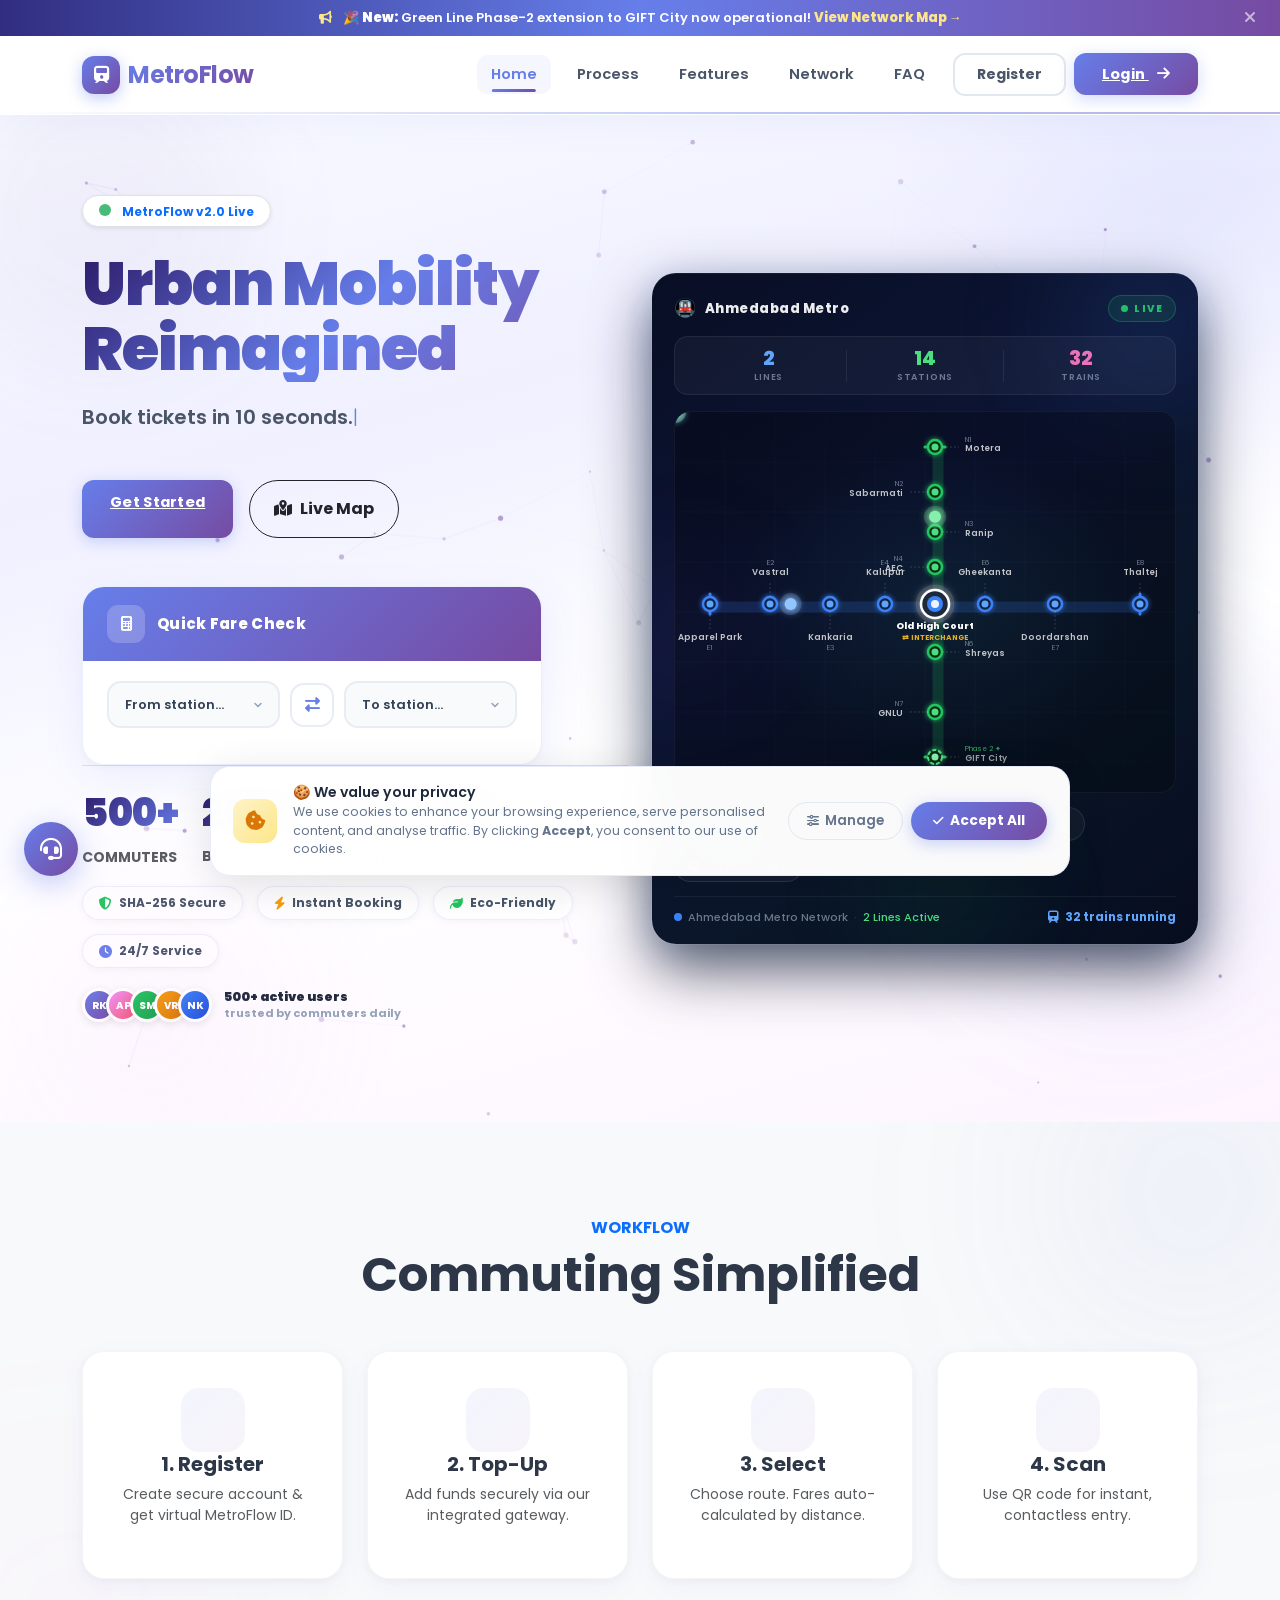
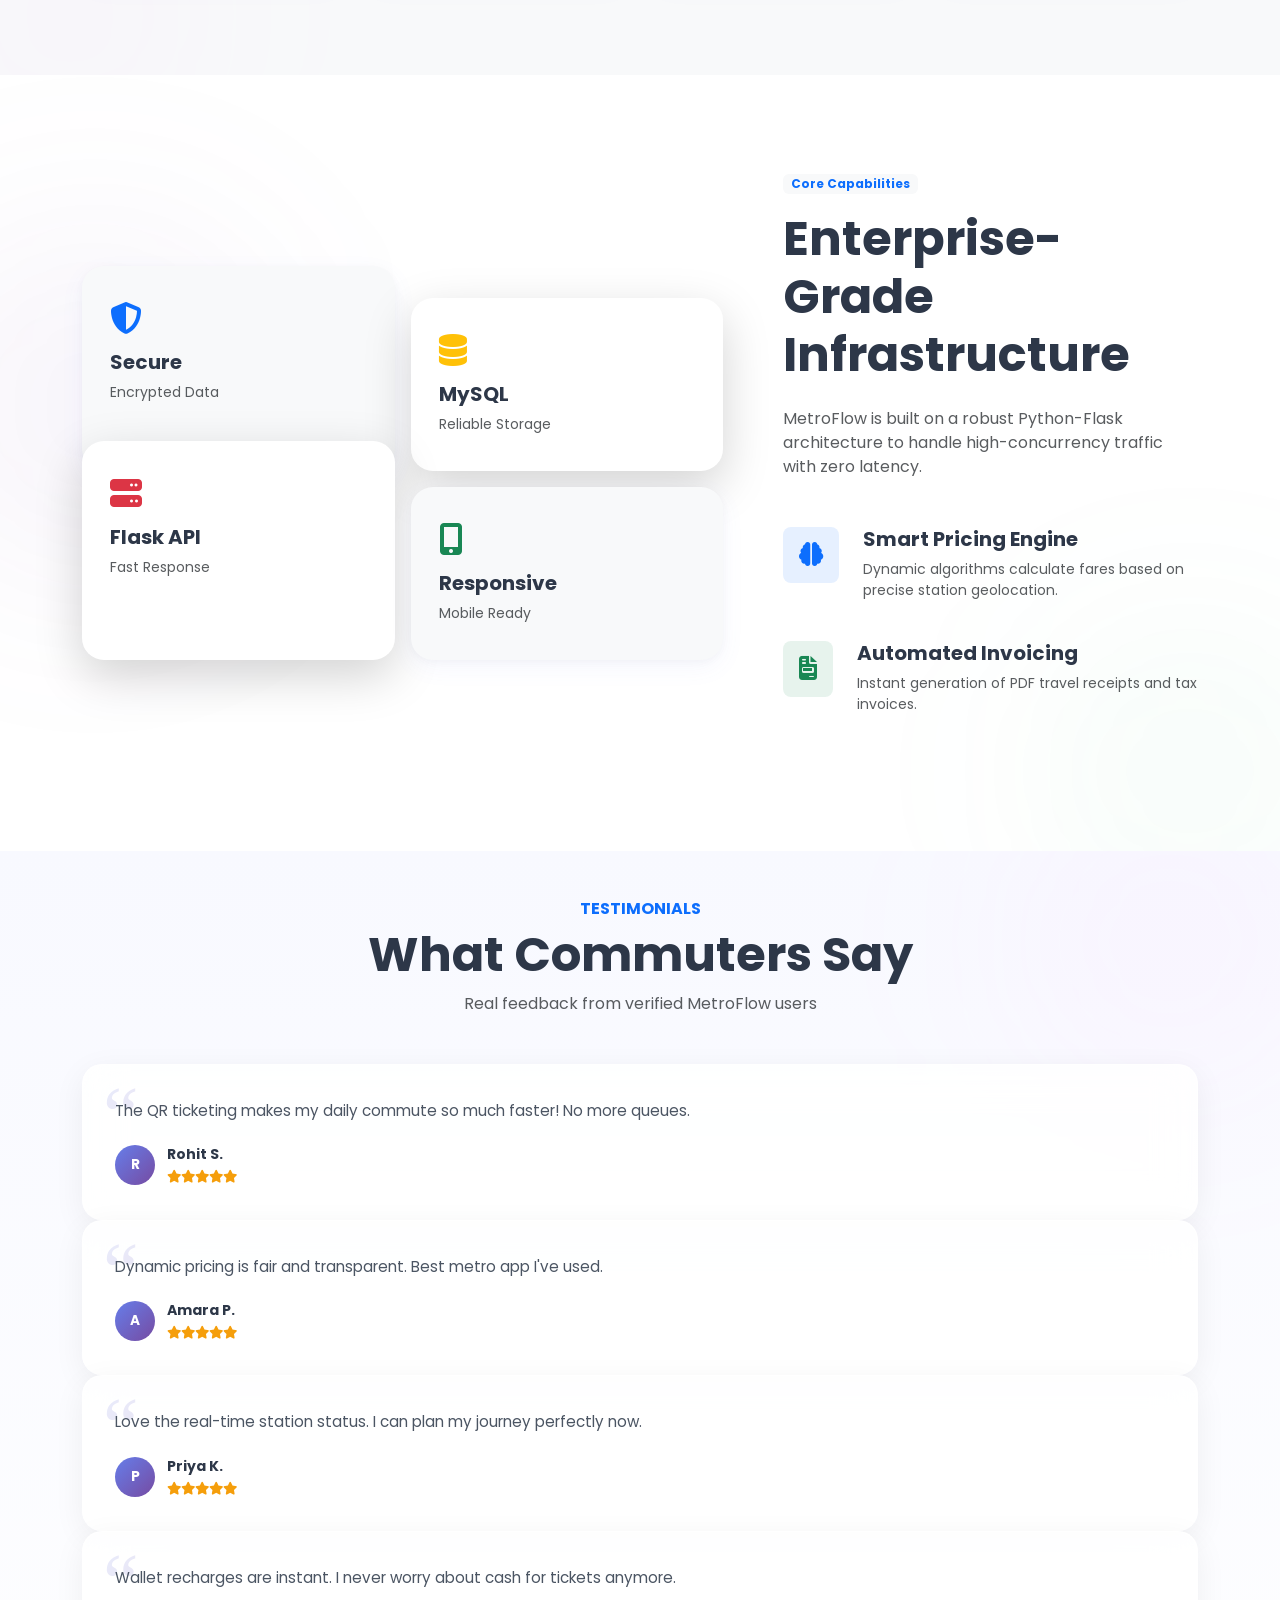
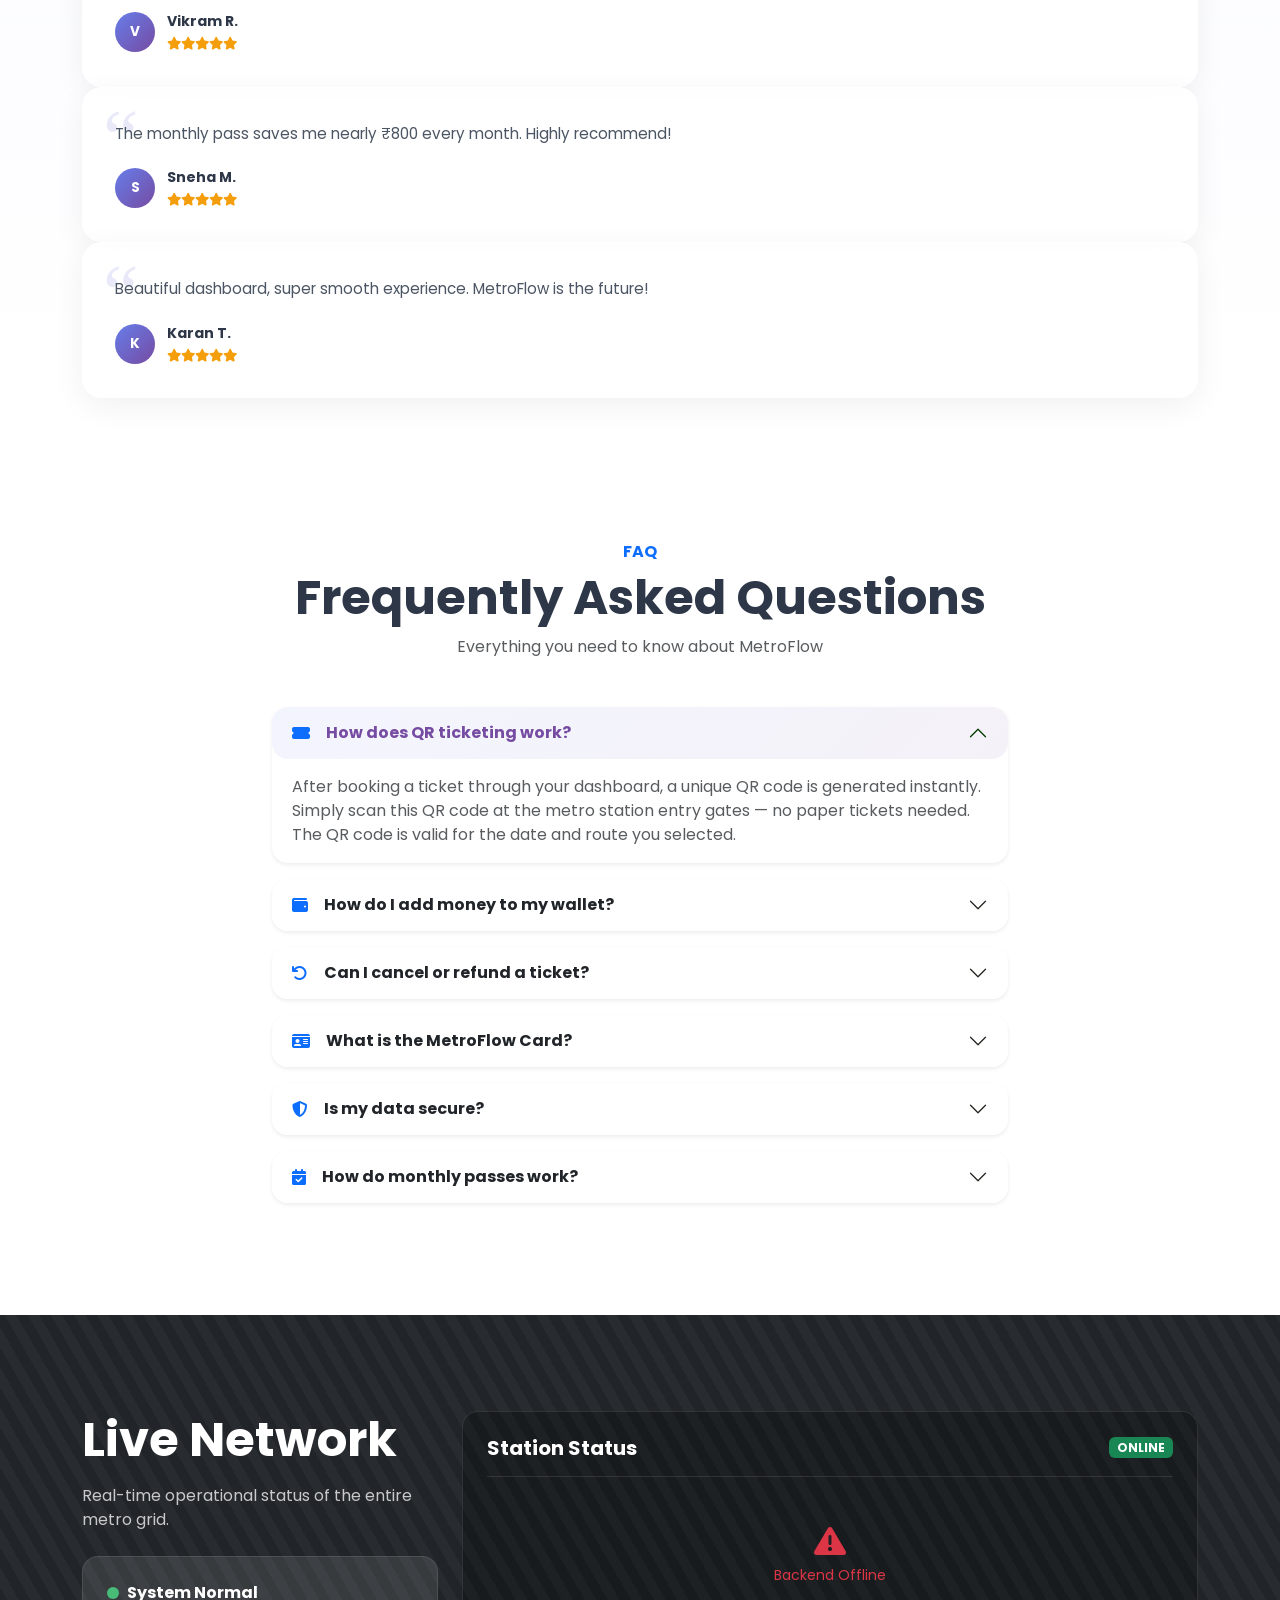
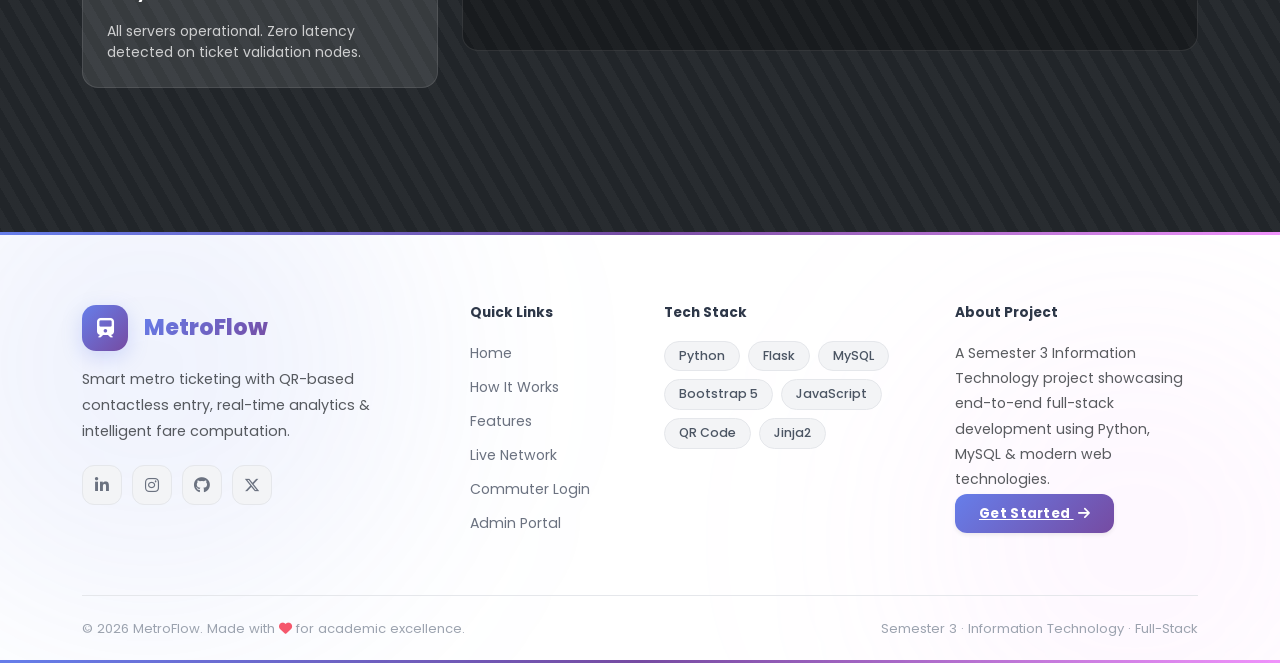
==== commit 08743f2c: "feat: add file protocol fetch interceptor, dashboard UI enhancements, and authentication stability i" ====
--- a/frontend/index.html
+++ b/frontend/index.html
@@ -3631,6 +3631,8 @@
     <script src="https://cdn.jsdelivr.net/npm/bootstrap@5.3.0/dist/js/bootstrap.bundle.min.js"></script>
     <script src="https://unpkg.com/aos@2.3.1/dist/aos.js"></script>
 
+    <script src="JS/app.js" onerror="console.warn('app.js not found')"></script>
+
     <script>
         // Init AOS
         AOS.init({
